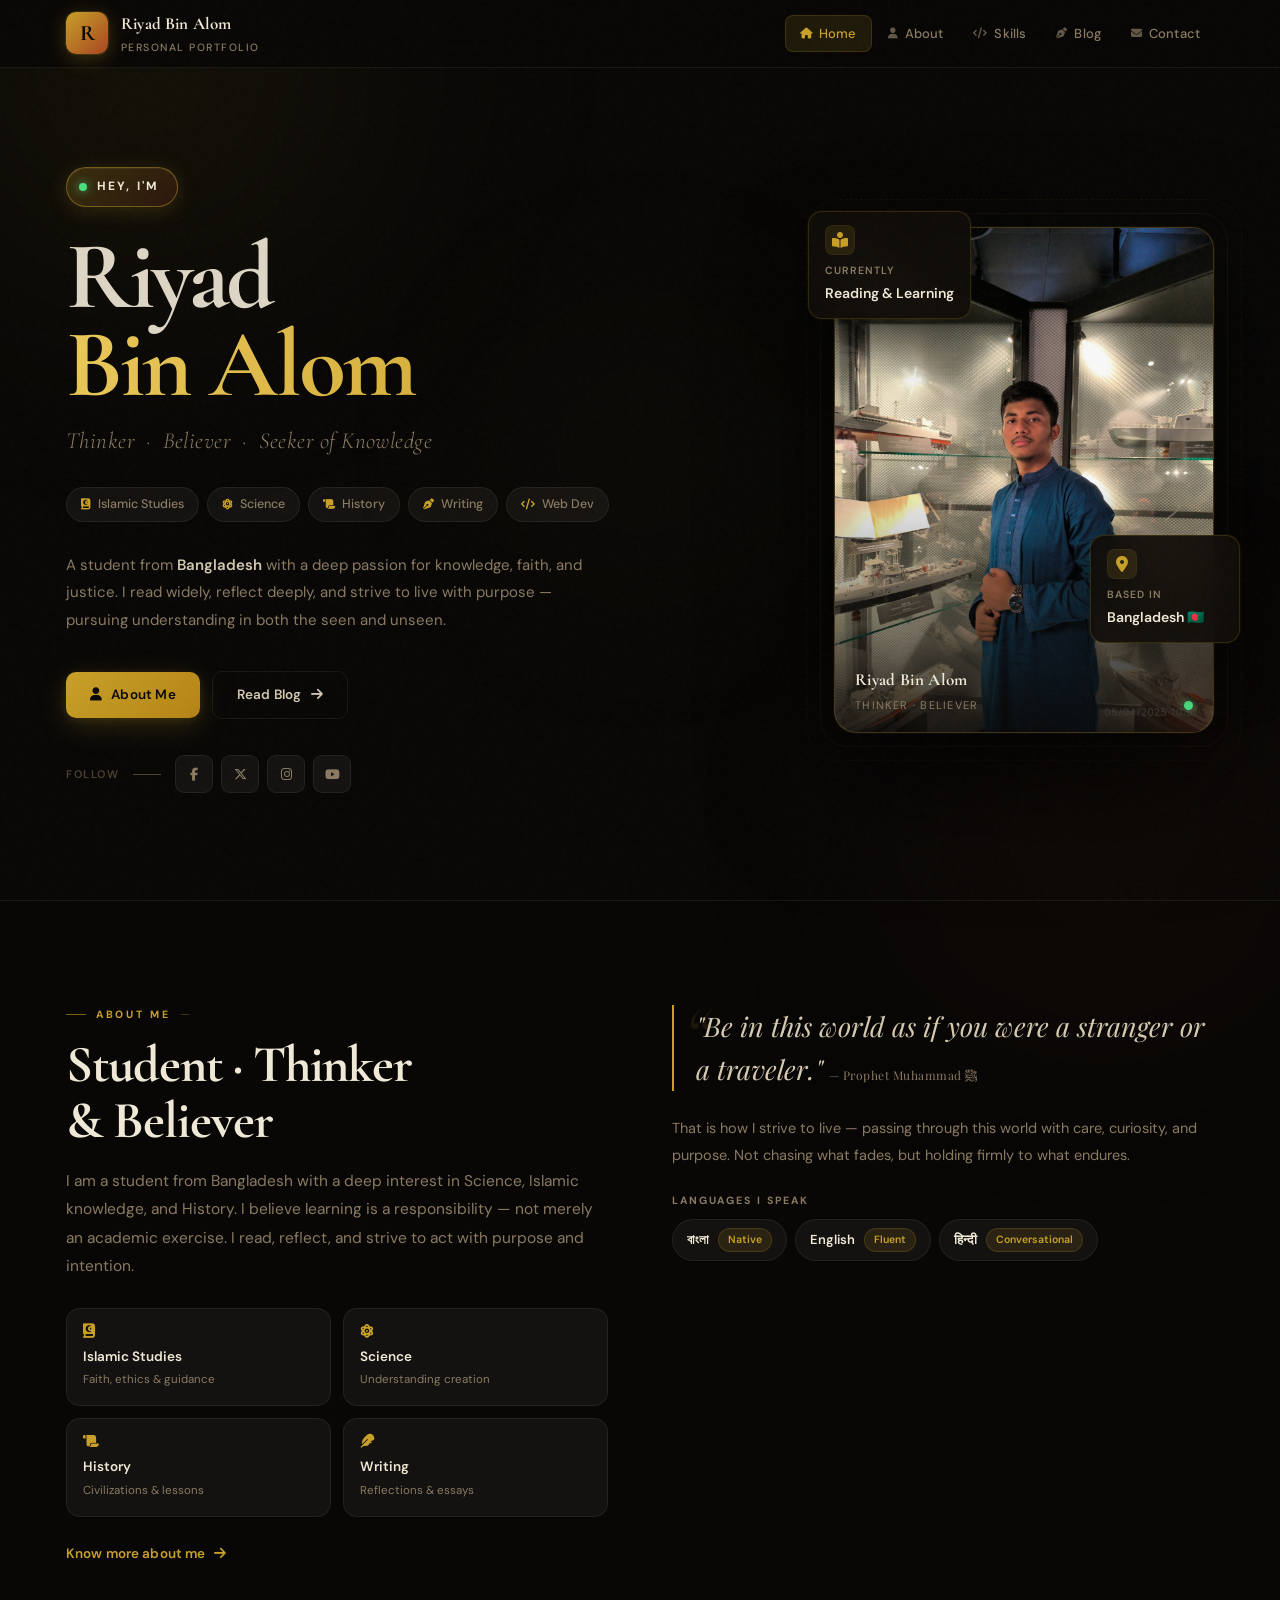
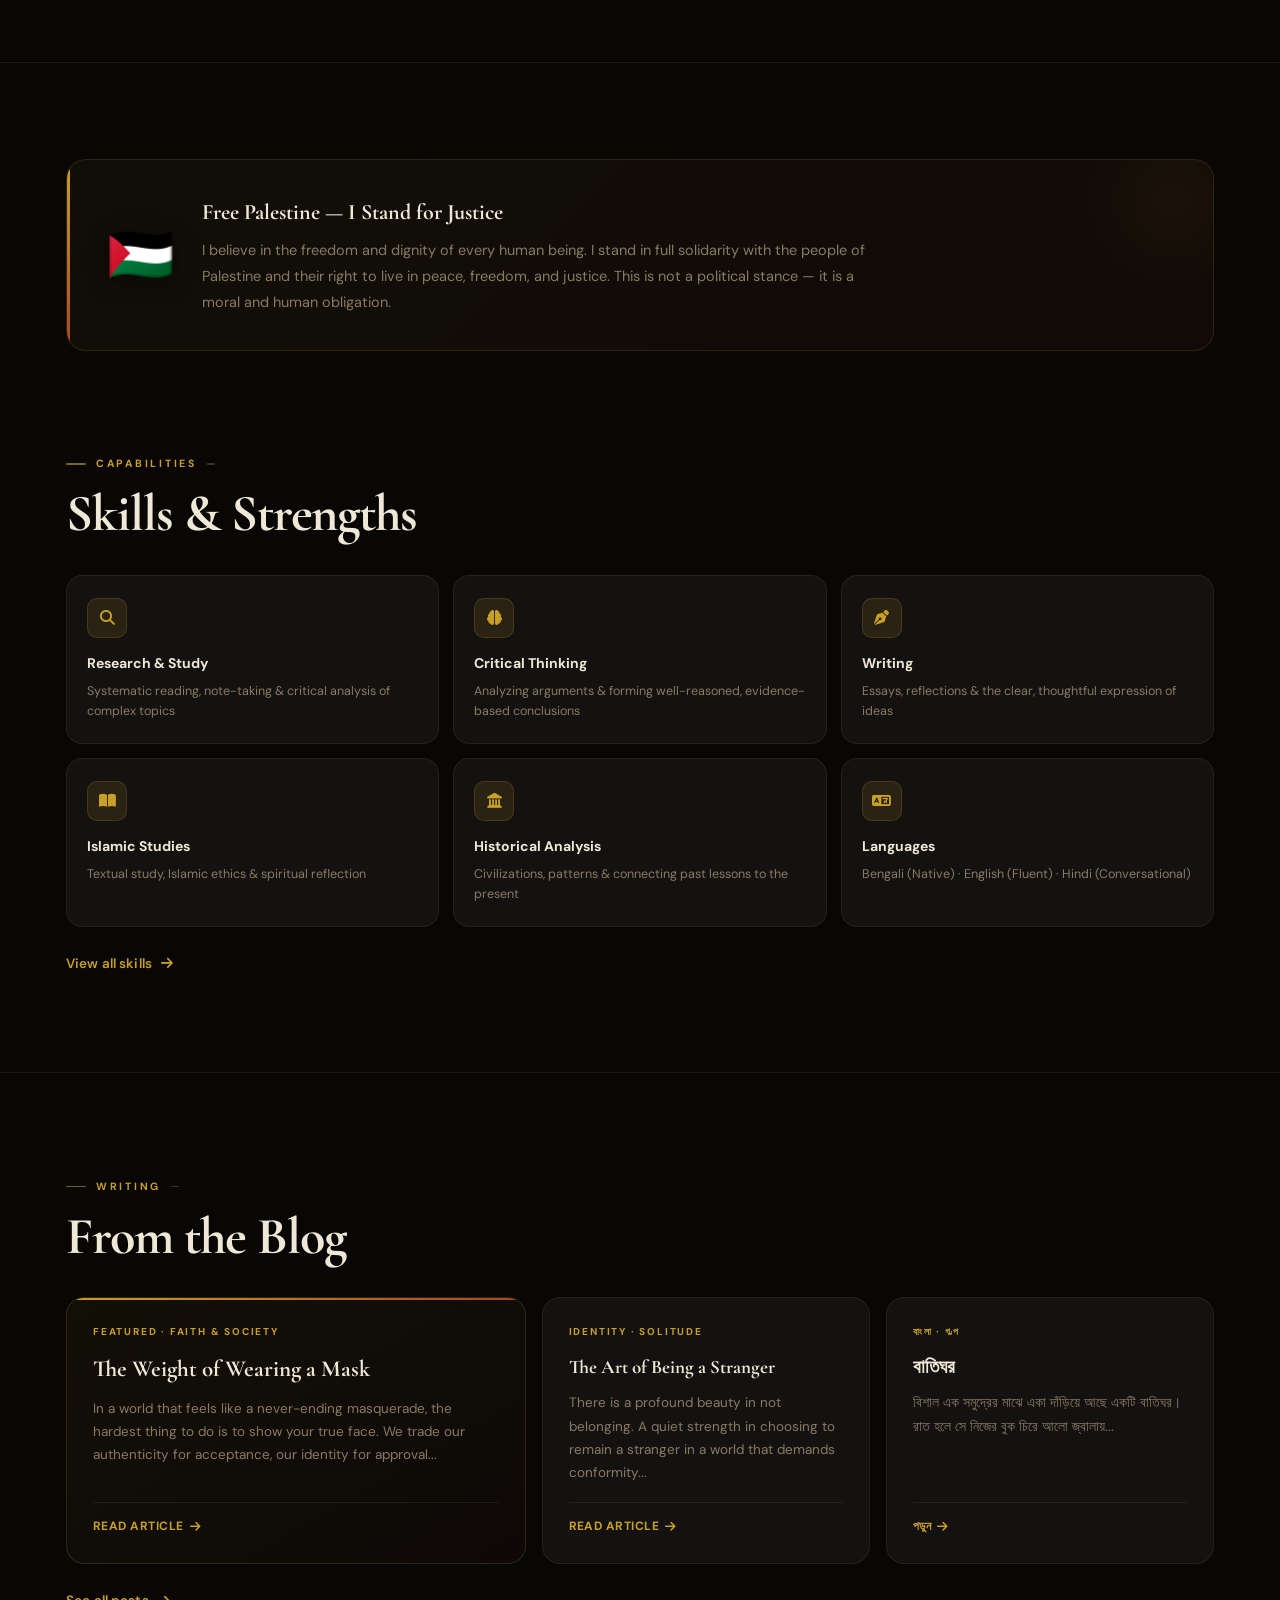
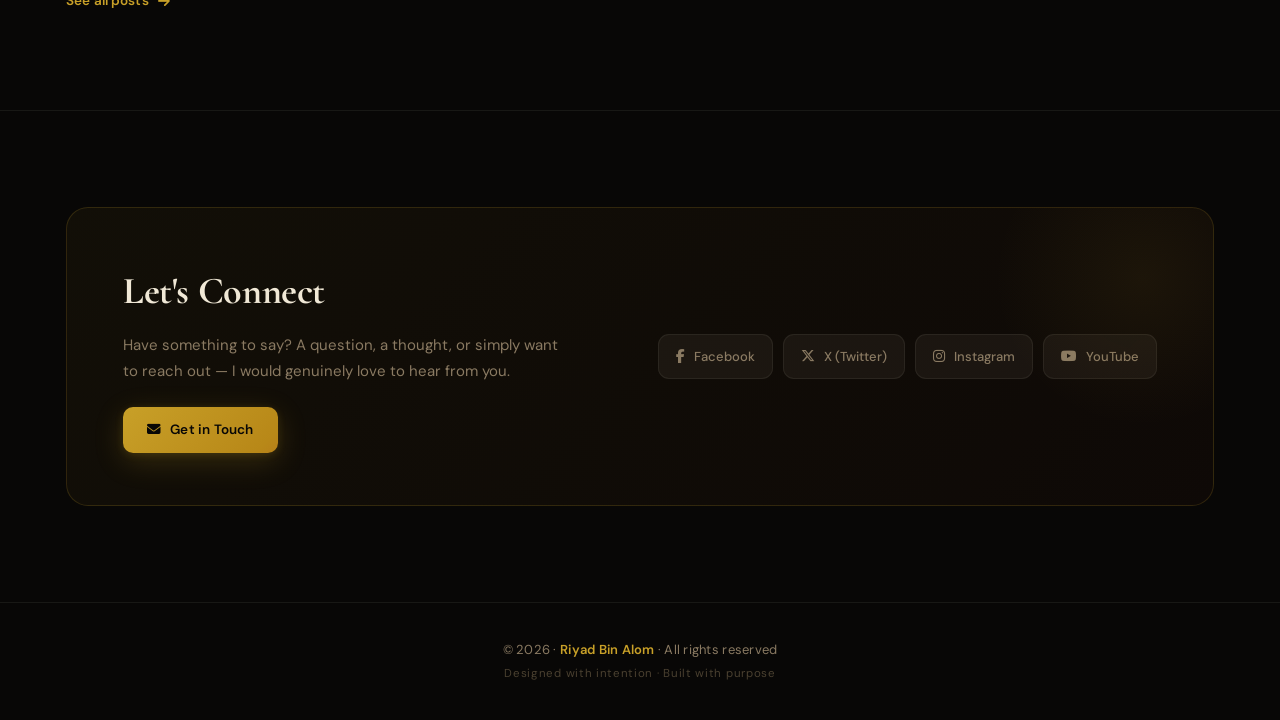
==== index.html @ f6e425ae "Update index.html" ====
<!DOCTYPE html>
<html lang="en">
<head>
<meta charset="utf-8"/>
<meta name="viewport" content="width=device-width,initial-scale=1"/>
<title>Riyad Bin Alom — Thinker · Believer · Seeker</title>
<link href="https://fonts.googleapis.com/css2?family=Cormorant+Garamond:ital,wght@0,300;0,400;0,600;0,700;1,300;1,400;1,600&family=DM+Sans:opsz,wght@9..40,300;9..40,400;9..40,500;9..40,600&family=Playfair+Display:ital,wght@0,400;0,700;1,400;1,700&display=swap" rel="stylesheet">
<link rel="stylesheet" href="https://cdnjs.cloudflare.com/ajax/libs/font-awesome/6.6.0/css/all.min.css">
<style>
/* ══════════════════════════════
   DESIGN TOKENS
══════════════════════════════ */
:root{
  --bg:       #080706;
  --bg2:      #0f0d0a;
  --bg3:      #181410;
  --bg4:      #201c15;
  --text:     #f0e8d6;
  --text2:    #d4c9b0;
  --muted:    #8a7a62;
  --faint:    #4a4030;
  --gold:     #c8a028;
  --gold-lt:  #eac85a;
  --gold-dim: rgba(200,160,40,0.12);
  --amber:    #b07820;
  --rust:     #a84520;
  --rust-dim: rgba(168,69,32,0.10);
  --pale:     rgba(240,232,214,0.05);
  --pale2:    rgba(240,232,214,0.08);
  --br:       rgba(200,160,40,0.18);
  --br2:      rgba(240,232,214,0.07);
  --br3:      rgba(200,160,40,0.08);
  --maxw:     1220px;
  --nh:       68px;
  --radius:   16px;
}

/* ══════════════════════════════
   RESET
══════════════════════════════ */
*{box-sizing:border-box;margin:0;padding:0;}
html{scroll-behavior:smooth;}
body{
  font-family:'DM Sans',system-ui,sans-serif;
  background:var(--bg);
  color:var(--text);
  line-height:1.65;
  overflow-x:hidden;
}
a{color:inherit;text-decoration:none;}
img{display:block;max-width:100%;}

/* ══════════════════════════════
   GRAIN TEXTURE
══════════════════════════════ */
body::before{
  content:'';
  position:fixed;inset:0;
  background-image:url("data:image/svg+xml,%3Csvg viewBox='0 0 300 300' xmlns='http://www.w3.org/2000/svg'%3E%3Cfilter id='n'%3E%3CfeTurbulence type='fractalNoise' baseFrequency='0.72' numOctaves='4' stitchTiles='stitch'/%3E%3C/filter%3E%3Crect width='100%25' height='100%25' filter='url(%23n)' opacity='0.045'/%3E%3C/svg%3E");
  pointer-events:none;z-index:999;opacity:.45;
}

/* ══════════════════════════════
   AMBIENT GLOW ORBS
══════════════════════════════ */
.glow-orb{
  position:fixed;border-radius:50%;pointer-events:none;z-index:0;
  filter:blur(110px);
}
.glow-orb-1{
  width:700px;height:700px;
  background:radial-gradient(circle, rgba(200,160,40,0.09) 0%, transparent 70%);
  top:-280px;left:-200px;
}
.glow-orb-2{
  width:600px;height:600px;
  background:radial-gradient(circle, rgba(168,69,32,0.08) 0%, transparent 70%);
  bottom:-220px;right:-120px;
}
.glow-orb-3{
  width:400px;height:400px;
  background:radial-gradient(circle, rgba(200,160,40,0.05) 0%, transparent 70%);
  top:50%;left:50%;transform:translate(-50%,-50%);
}

/* ══════════════════════════════
   NAVBAR
══════════════════════════════ */
.navbar{
  position:sticky;top:0;z-index:200;
  height:var(--nh);
  display:flex;align-items:center;
  background:rgba(8,7,6,0.88);
  backdrop-filter:blur(28px) saturate(1.4);
  -webkit-backdrop-filter:blur(28px) saturate(1.4);
  border-bottom:1px solid var(--br2);
}
.nav-inner{
  max-width:var(--maxw);margin:0 auto;
  padding:0 36px;width:100%;
  display:flex;align-items:center;justify-content:space-between;
}
.nav-brand{display:flex;align-items:center;gap:13px;}
.nav-logo{
  width:42px;height:42px;border-radius:10px;
  background:linear-gradient(135deg,var(--gold) 0%,var(--rust) 100%);
  display:grid;place-items:center;
  font-family:'Cormorant Garamond',serif;font-weight:700;font-size:22px;
  color:#080706;letter-spacing:-0.5px;
  box-shadow:0 4px 20px rgba(200,160,40,.28),0 0 0 1px rgba(200,160,40,.15);
  flex-shrink:0;
}
.nav-name{
  display:flex;flex-direction:column;gap:1px;
}
.nav-name-main{
  font-family:'Cormorant Garamond',serif;
  font-weight:700;font-size:17px;letter-spacing:0.01em;color:var(--text);
}
.nav-name-sub{
  font-size:10.5px;color:var(--muted);letter-spacing:0.14em;text-transform:uppercase;font-weight:500;
}
.nav-links{display:flex;align-items:center;gap:2px;}
.nav-links a{
  display:inline-flex;align-items:center;gap:7px;
  padding:7px 14px;border-radius:8px;
  font-size:13px;font-weight:500;color:var(--muted);
  transition:all .22s ease;letter-spacing:0.01em;
}
.nav-links a i{font-size:11px;opacity:0.7;}
.nav-links a:hover{color:var(--text);background:var(--pale2);}
.nav-links a.active{
  color:var(--gold);
  background:var(--gold-dim);
  border:1px solid var(--br);
}
.nav-links a.active i{opacity:1;}
.nav-ham{
  display:none;background:none;
  border:1px solid var(--br2);color:var(--muted);
  width:40px;height:40px;border-radius:9px;
  cursor:pointer;font-size:15px;transition:.2s;
}
.nav-ham:hover{color:var(--gold);border-color:var(--br);}

/* ══════════════════════════════
   MOBILE MENU
══════════════════════════════ */
.mob-menu{
  display:none;position:fixed;
  inset:0;top:var(--nh);
  background:rgba(8,7,6,.97);
  backdrop-filter:blur(24px);z-index:150;
  flex-direction:column;padding:24px 20px;gap:4px;
  border-top:1px solid var(--br);
}
.mob-menu.open{display:flex;}
.mob-menu a{
  display:flex;align-items:center;gap:14px;
  padding:14px 16px;border-radius:12px;
  font-size:15.5px;font-weight:500;color:var(--muted);
  border:1px solid transparent;transition:.2s;
}
.mob-menu a i{width:20px;text-align:center;color:var(--gold);font-size:14px;}
.mob-menu a:hover,.mob-menu a.active{color:var(--gold);border-color:var(--br);background:var(--pale);}

/* ══════════════════════════════
   WRAPPER
══════════════════════════════ */
.wrap{max-width:var(--maxw);margin:0 auto;padding:0 36px;position:relative;z-index:1;}

/* ══════════════════════════════
   ① HERO
══════════════════════════════ */
.hero{
  display:grid;
  grid-template-columns:1fr 380px;
  gap:52px;align-items:center;
  min-height:calc(100vh - var(--nh));
  padding:72px 0 80px;
}

/* — Greeting Badge — */
.hero-greeting{
  display:inline-flex;align-items:center;gap:10px;
  font-size:12px;font-weight:700;
  letter-spacing:0.18em;text-transform:uppercase;
  color:#f0e8d6;margin-bottom:26px;
  background:linear-gradient(135deg,rgba(200,160,40,0.22),rgba(168,69,32,0.18));
  border:1.5px solid rgba(200,160,40,0.45);
  padding:9px 18px 9px 12px;
  border-radius:100px;
  box-shadow:0 4px 20px rgba(200,160,40,0.18), inset 0 1px 0 rgba(255,255,255,0.06);
}
.hero-greeting .dot{
  width:8px;height:8px;border-radius:50%;
  background:#4ade80;
  box-shadow:0 0 10px rgba(74,222,128,0.8);
  animation:pulse-dot 2s ease infinite;
  flex-shrink:0;
}
@keyframes pulse-dot{
  0%,100%{box-shadow:0 0 10px rgba(74,222,128,.8);}
  50%{box-shadow:0 0 20px rgba(74,222,128,1);}
}

/* — Name — */
.hero-name{
  font-family:'Cormorant Garamond',serif;
  font-size:clamp(52px,7.5vw,96px);
  font-weight:700;line-height:0.92;
  letter-spacing:-0.03em;
  margin-bottom:14px;
}
.hero-name .line1{
  display:block;color:var(--text);
  opacity:0.92;
}
.hero-name .line2{
  display:block;
  background:linear-gradient(110deg,var(--gold-lt) 0%,var(--gold) 45%,var(--rust) 100%);
  -webkit-background-clip:text;-webkit-text-fill-color:transparent;
  background-clip:text;
  background-size:200% 100%;
  animation:shimmer 5s ease infinite;
}
@keyframes shimmer{
  0%{background-position:0% 50%}
  50%{background-position:100% 50%}
  100%{background-position:0% 50%}
}

/* — Role — */
.hero-role{
  font-family:'Cormorant Garamond',serif;
  font-size:clamp(17px,2.2vw,23px);
  color:var(--muted);font-style:italic;font-weight:300;
  margin-bottom:26px;letter-spacing:0.02em;
}

/* — Skill Tags — */
.hero-tags{
  display:flex;flex-wrap:wrap;gap:8px;
  margin-bottom:30px;
}
.htag{
  display:inline-flex;align-items:center;gap:7px;
  padding:6px 14px;border-radius:100px;
  font-size:12.5px;font-weight:500;color:var(--muted);
  background:var(--pale);border:1px solid var(--br2);
  transition:all .22s;
}
.htag i{color:var(--gold);font-size:11px;}
.htag:hover{color:var(--text2);border-color:var(--br);background:var(--pale2);}

/* — Description — */
.hero-desc{
  color:var(--muted);font-size:15px;
  max-width:52ch;line-height:1.85;
  margin-bottom:36px;font-weight:400;
}
.hero-desc strong{color:var(--text2);font-weight:600;}

/* — CTA Buttons — */
.cta-row{display:flex;gap:12px;flex-wrap:wrap;align-items:center;margin-bottom:36px;}
.btn{
  display:inline-flex;align-items:center;gap:9px;
  padding:12px 24px;border-radius:10px;
  font-size:13.5px;font-weight:600;
  cursor:pointer;border:none;transition:all .22s;
  letter-spacing:0.015em;font-family:'DM Sans',sans-serif;
}
.btn-primary{
  background:linear-gradient(135deg,var(--gold) 0%,#b88818 50%,var(--rust) 100%);
  background-size:200% 100%;
  color:#080706;
  box-shadow:0 8px 30px rgba(200,160,40,.2),0 2px 8px rgba(200,160,40,.15);
}
.btn-primary:hover{
  background-position:100% 0;
  transform:translateY(-3px);
  box-shadow:0 16px 44px rgba(200,160,40,.28);
}
.btn-ghost{
  background:transparent;color:var(--text2);
  border:1px solid var(--br2);
}
.btn-ghost:hover{
  color:var(--gold);
  border-color:var(--br);
  background:var(--gold-dim);
  transform:translateY(-3px);
}

/* — Social strip — */
.hero-social-strip{
  display:flex;align-items:center;gap:14px;
}
.hero-social-strip .hs-label{
  font-size:11px;color:var(--faint);font-weight:600;letter-spacing:.14em;text-transform:uppercase;
}
.hero-social-strip .hs-line{width:28px;height:1px;background:var(--faint);}
.hero-socials{display:flex;gap:8px;}
.hero-socials a{
  width:38px;height:38px;border-radius:9px;
  border:1px solid var(--br2);
  display:grid;place-items:center;
  color:var(--muted);font-size:13px;
  transition:all .22s;background:var(--pale);
}
.hero-socials a:hover{
  color:var(--gold);
  border-color:rgba(200,160,40,.35);
  transform:translateY(-4px);
  box-shadow:0 8px 24px rgba(200,160,40,.14);
}

/* ══════════════════════════════
   HERO PHOTO (RIGHT)
══════════════════════════════ */
.hero-visual{
  display:flex;flex-direction:column;align-items:center;gap:0;
}
.photo-wrap{
  position:relative;width:100%;
}

/* Decorative ring behind photo */
.photo-ring{
  position:absolute;
  inset:-14px;
  border-radius:28px;
  border:1px solid var(--br3);
  pointer-events:none;
  z-index:0;
}
.photo-ring-2{
  position:absolute;
  inset:-28px;
  border-radius:34px;
  border:1px dashed rgba(200,160,40,.07);
  pointer-events:none;
  z-index:0;
}

.photo-frame{
  position:relative;
  border-radius:22px;overflow:hidden;
  aspect-ratio:3/4;
  background:linear-gradient(145deg,var(--bg3),var(--bg4));
  border:1px solid rgba(200,160,40,.22);
  box-shadow:
    0 50px 120px rgba(0,0,0,.75),
    0 0 0 1px rgba(200,160,40,.07),
    inset 0 1px 0 rgba(240,232,214,.06);
  z-index:1;position:relative;
}
.photo-frame img{
  width:100%;height:100%;
  object-fit:cover;object-position:top center;
  transition:transform .6s cubic-bezier(.25,.46,.45,.94);
  filter:brightness(0.96) contrast(1.03) saturate(0.92);
}
.photo-frame:hover img{
  transform:scale(1.05);
  filter:brightness(1.02) contrast(1.02) saturate(1.0);
}

/* Gradient overlays */
.photo-frame::after{
  content:'';
  position:absolute;bottom:0;left:0;right:0;height:50%;
  background:linear-gradient(to top,rgba(8,7,6,.85) 0%,rgba(8,7,6,.4) 50%,transparent 100%);
  z-index:2;
}
/* Gold corner shimmer */
.photo-corner-tl{
  position:absolute;top:0;left:0;
  width:90px;height:90px;
  background:radial-gradient(circle at top left, rgba(200,160,40,.18), transparent 70%);
  border-radius:22px 0 0 0;
  z-index:3;pointer-events:none;
}
.photo-corner-br{
  position:absolute;bottom:0;right:0;
  width:90px;height:90px;
  background:radial-gradient(circle at bottom right, rgba(168,69,32,.15), transparent 70%);
  border-radius:0 0 22px 0;
  z-index:3;pointer-events:none;
}

/* Name plate inside photo */
.photo-name-plate{
  position:absolute;bottom:0;left:0;right:0;z-index:4;
  padding:18px 20px;
  display:flex;align-items:flex-end;justify-content:space-between;
}
.photo-name-main{
  font-family:'Cormorant Garamond',serif;
  font-size:17px;font-weight:700;
  color:var(--text);letter-spacing:0.02em;
}
.photo-name-sub{
  font-size:11px;color:var(--muted);letter-spacing:.12em;text-transform:uppercase;margin-top:2px;
}
.photo-status-dot{
  width:9px;height:9px;border-radius:50%;
  background:#4ade80;
  box-shadow:0 0 8px rgba(74,222,128,.6);
  animation:status-pulse 2.5s ease infinite;
  flex-shrink:0;
  margin-bottom:4px;
}
@keyframes status-pulse{
  0%,100%{box-shadow:0 0 8px rgba(74,222,128,.6);}
  50%{box-shadow:0 0 16px rgba(74,222,128,.9);}
}

/* ══ FLOATING CARDS ══ */
.float-card{
  position:absolute;
  background:rgba(16,13,9,.94);
  border:1px solid var(--br);
  border-radius:14px;
  padding:13px 16px;
  backdrop-filter:blur(20px);
  -webkit-backdrop-filter:blur(20px);
  box-shadow:0 20px 60px rgba(0,0,0,.55),0 0 0 1px rgba(200,160,40,.06);
  animation:float-y 6s ease-in-out infinite;
  z-index:10;min-width:150px;
}
.float-card-1{top:-16px;left:-26px;animation-delay:0s;}
.float-card-2{bottom:90px;right:-26px;animation-delay:3s;}
@keyframes float-y{
  0%,100%{transform:translateY(0px);}
  50%{transform:translateY(-10px);}
}
.fc-icon{
  color:var(--gold);font-size:16px;margin-bottom:7px;
  width:30px;height:30px;border-radius:8px;
  background:var(--gold-dim);border:1px solid var(--br3);
  display:grid;place-items:center;
}
.fc-label{font-size:10.5px;color:var(--muted);font-weight:600;letter-spacing:.1em;text-transform:uppercase;margin-bottom:3px;}
.fc-val{font-size:14px;font-weight:600;color:var(--text);}

/* ══════════════════════════════
   DIVIDER
══════════════════════════════ */
.divider{border:none;border-top:1px solid var(--br2);margin:0;}

/* ══════════════════════════════
   SECTION COMMONS
══════════════════════════════ */
.section{padding:96px 0;}
.sec-label{
  display:inline-flex;align-items:center;gap:10px;
  font-size:10.5px;font-weight:700;letter-spacing:.26em;
  text-transform:uppercase;color:var(--gold);
  margin-bottom:14px;
}
.sec-label::before{content:'';width:20px;height:1.5px;background:var(--gold);opacity:.6;border-radius:2px;}
.sec-label::after{content:'';width:8px;height:1.5px;background:var(--gold);opacity:.3;border-radius:2px;}
.sec-title{
  font-family:'Cormorant Garamond',serif;
  font-size:clamp(32px,4.5vw,52px);
  font-weight:700;line-height:1.08;
  letter-spacing:-0.02em;
  margin-bottom:18px;
}
.sec-body{color:var(--muted);font-size:15.5px;line-height:1.82;max-width:60ch;}
.arrow-link{
  display:inline-flex;align-items:center;gap:9px;
  color:var(--gold);font-size:13.5px;font-weight:600;
  margin-top:26px;transition:all .22s;
  letter-spacing:0.01em;
}
.arrow-link:hover{gap:14px;color:var(--gold-lt);}

/* ══════════════════════════════
   ② ABOUT STRIP
══════════════════════════════ */
.about-strip{
  display:grid;
  grid-template-columns:1fr 1fr;
  gap:64px;align-items:start;
}
.about-facts{
  display:grid;grid-template-columns:1fr 1fr;gap:12px;
  margin-top:28px;
}
.fact-chip{
  padding:15px 16px;border-radius:14px;
  background:var(--pale);border:1px solid var(--br2);
  transition:all .22s;position:relative;overflow:hidden;
}
.fact-chip::before{
  content:'';
  position:absolute;inset:0;
  background:linear-gradient(135deg,var(--gold-dim),transparent);
  opacity:0;transition:.22s;
}
.fact-chip:hover{border-color:var(--br);transform:translateY(-3px);box-shadow:0 10px 30px rgba(0,0,0,.3);}
.fact-chip:hover::before{opacity:1;}
.fact-chip i{
  color:var(--gold);font-size:14px;margin-bottom:8px;display:block;
  position:relative;z-index:1;
}
.fact-chip-name{font-weight:600;font-size:13.5px;margin-bottom:3px;position:relative;z-index:1;}
.fact-chip-note{font-size:11.5px;color:var(--muted);position:relative;z-index:1;}

/* Right quote column */
.about-right{display:flex;flex-direction:column;gap:24px;padding-top:8px;}
.big-quote{
  font-family:'Playfair Display',serif;
  font-size:clamp(20px,2.4vw,27px);
  font-style:italic;line-height:1.6;
  color:var(--text2);
  border-left:2px solid var(--gold);
  padding-left:22px;
  position:relative;
}
.big-quote::before{
  content:'\201C';
  position:absolute;top:-10px;left:10px;
  font-size:80px;color:rgba(200,160,40,.1);
  font-family:'Cormorant Garamond',serif;
  line-height:1;
  pointer-events:none;
}
.about-quote-src{
  font-size:12px;color:var(--muted);
  margin-top:8px;font-style:normal;letter-spacing:.04em;
}

.lang-section-title{
  font-size:10.5px;color:var(--muted);font-weight:700;
  letter-spacing:.18em;text-transform:uppercase;margin-bottom:10px;
}
.lang-chips{display:flex;flex-wrap:wrap;gap:8px;}
.lang-chip{
  display:flex;align-items:center;gap:9px;
  padding:8px 14px;border-radius:100px;
  background:var(--pale);border:1px solid var(--br2);
  font-size:13px;font-weight:600;transition:.2s;
}
.lang-chip:hover{border-color:var(--br);}
.lang-chip span{
  font-size:10.5px;color:var(--gold);
  padding:2px 9px;border-radius:100px;
  background:var(--gold-dim);border:1px solid var(--br);
}

/* ══════════════════════════════
   ③ PALESTINE BANNER
══════════════════════════════ */
.pal-banner{
  background:linear-gradient(135deg,rgba(200,160,40,.05) 0%,rgba(168,69,32,.06) 100%);
  border:1px solid rgba(200,160,40,.16);
  border-radius:20px;
  padding:34px 40px;
  display:flex;align-items:center;gap:28px;
  margin:0 0 96px;
  position:relative;overflow:hidden;
}
.pal-banner::before{
  content:'';
  position:absolute;top:0;left:0;bottom:0;width:3px;
  background:linear-gradient(to bottom,var(--gold),var(--rust));
  border-radius:3px 0 0 3px;
}
.pal-banner::after{
  content:'';
  position:absolute;top:-60px;right:-60px;
  width:200px;height:200px;
  background:radial-gradient(circle, rgba(200,160,40,.05) 0%, transparent 70%);
  pointer-events:none;
}
.pal-flag{font-size:54px;flex-shrink:0;line-height:1;filter:drop-shadow(0 4px 12px rgba(0,0,0,.4));}
.pal-title{
  font-family:'Cormorant Garamond',serif;
  font-size:22px;font-weight:700;margin-bottom:8px;color:var(--text);
}
.pal-body{color:var(--muted);font-size:14.5px;line-height:1.78;max-width:68ch;}

/* ══════════════════════════════
   ④ SKILLS GRID
══════════════════════════════ */
.skills-grid{
  display:grid;
  grid-template-columns:repeat(3,1fr);
  gap:14px;margin-top:32px;
}
.sk-card{
  background:var(--pale);
  border:1px solid var(--br2);
  border-radius:16px;padding:22px 20px;
  transition:all .24s cubic-bezier(.25,.46,.45,.94);
  position:relative;overflow:hidden;
}
.sk-card::before{
  content:'';
  position:absolute;inset:0;
  background:linear-gradient(135deg,var(--gold-dim),transparent 60%);
  opacity:0;transition:.24s;border-radius:16px;
}
.sk-card:hover{
  border-color:var(--br);
  transform:translateY(-5px);
  box-shadow:0 18px 48px rgba(0,0,0,.35);
}
.sk-card:hover::before{opacity:1;}
.sk-icon{
  width:40px;height:40px;border-radius:10px;
  background:var(--gold-dim);
  border:1px solid var(--br);
  display:grid;place-items:center;
  color:var(--gold);font-size:15px;margin-bottom:14px;
  position:relative;z-index:1;
  transition:.24s;
}
.sk-card:hover .sk-icon{
  box-shadow:0 0 16px rgba(200,160,40,.25);
}
.sk-name{font-weight:700;font-size:14px;margin-bottom:6px;position:relative;z-index:1;color:var(--text);}
.sk-note{font-size:12.5px;color:var(--muted);line-height:1.6;position:relative;z-index:1;}

/* ══════════════════════════════
   ⑤ BLOG PREVIEW
══════════════════════════════ */
.blog-grid{
  display:grid;
  grid-template-columns:1.4fr 1fr 1fr;
  gap:16px;margin-top:32px;
}
.blog-card{
  background:var(--pale);
  border:1px solid var(--br2);
  border-radius:18px;padding:26px;
  transition:all .26s;cursor:pointer;
  display:flex;flex-direction:column;
  position:relative;overflow:hidden;
}
.blog-card::before{
  content:'';
  position:absolute;top:0;left:0;right:0;height:2px;
  background:linear-gradient(90deg,var(--gold),var(--rust));
  opacity:0;transition:.26s;
}
.blog-card:hover{
  border-color:var(--br);
  transform:translateY(-6px);
  box-shadow:0 22px 54px rgba(0,0,0,.38);
}
.blog-card:hover::before{opacity:1;}
.blog-card.featured{
  background:linear-gradient(150deg,rgba(200,160,40,.06),rgba(168,69,32,.04));
  border-color:rgba(200,160,40,.18);
}
.blog-card.featured::before{opacity:1;}
.blog-tag{
  font-size:10px;font-weight:700;letter-spacing:.18em;
  text-transform:uppercase;color:var(--gold);
  margin-bottom:14px;
}
.blog-title{
  font-family:'Cormorant Garamond',serif;
  font-size:19px;font-weight:700;line-height:1.3;
  margin-bottom:12px;color:var(--text);
}
.blog-card.featured .blog-title{font-size:23px;}
.blog-excerpt{
  font-size:13.5px;color:var(--muted);line-height:1.72;
  flex:1;
}
.blog-footer{
  display:flex;align-items:center;justify-content:space-between;
  margin-top:18px;padding-top:14px;
  border-top:1px solid var(--br2);
}
.blog-read{
  font-size:12px;font-weight:700;color:var(--gold);
  display:flex;align-items:center;gap:6px;transition:gap .2s;
  letter-spacing:.04em;text-transform:uppercase;
}
.blog-card:hover .blog-read{gap:11px;}

/* ══════════════════════════════
   ⑥ CONNECT STRIP
══════════════════════════════ */
.connect-strip{
  background:linear-gradient(135deg,rgba(200,160,40,.055),rgba(168,69,32,.045));
  border:1px solid var(--br);
  border-radius:22px;
  padding:52px 56px;
  display:flex;align-items:center;justify-content:space-between;gap:36px;
  margin-bottom:96px;
  position:relative;overflow:hidden;
}
.connect-strip::before{
  content:'';
  position:absolute;
  top:-80px;right:-80px;
  width:300px;height:300px;
  background:radial-gradient(circle,rgba(200,160,40,.07),transparent 70%);
  pointer-events:none;
}
.connect-title{
  font-family:'Cormorant Garamond',serif;
  font-size:clamp(26px,3.2vw,38px);font-weight:700;
  margin-bottom:10px;letter-spacing:-0.01em;
}
.connect-sub{color:var(--muted);font-size:15px;max-width:44ch;line-height:1.75;}
.connect-socials{display:flex;flex-wrap:wrap;gap:10px;}
.c-social{
  display:flex;align-items:center;gap:9px;
  padding:11px 17px;border-radius:11px;
  border:1px solid var(--br2);background:var(--pale);
  color:var(--muted);font-size:13px;font-weight:500;
  transition:all .22s;flex-shrink:0;
}
.c-social i{font-size:14px;}
.c-social:hover{color:var(--gold);border-color:var(--br);transform:translateY(-3px);box-shadow:0 8px 22px rgba(0,0,0,.25);}

/* ══════════════════════════════
   FOOTER
══════════════════════════════ */
.footer{
  padding:36px 0;
  border-top:1px solid var(--br2);
  text-align:center;color:var(--muted);font-size:13px;
  letter-spacing:0.02em;
}
.footer em{color:var(--gold);font-style:normal;font-weight:600;}
.footer-sub{
  font-size:11.5px;color:var(--faint);margin-top:5px;letter-spacing:.06em;
}

/* ══════════════════════════════
   SCROLL REVEAL
══════════════════════════════ */
.r{opacity:0;transform:translateY(30px);transition:opacity .75s cubic-bezier(.25,.46,.45,.94),transform .75s cubic-bezier(.25,.46,.45,.94);}
.r.v{opacity:1;transform:translateY(0);}
.d1{transition-delay:.1s;}.d2{transition-delay:.2s;}.d3{transition-delay:.3s;}.d4{transition-delay:.4s;}

/* ══════════════════════════════
   RESPONSIVE
══════════════════════════════ */
@media(max-width:1080px){
  .hero{grid-template-columns:1fr 360px;gap:40px;}
  .skills-grid{grid-template-columns:repeat(2,1fr);}
  .blog-grid{grid-template-columns:1fr 1fr;}
  .blog-card.featured{grid-column:1/-1;}
}
@media(max-width:860px){
  .wrap{padding:0 20px;}
  .nav-links{display:none;}
  .nav-ham{display:grid;place-items:center;}
  .hero{grid-template-columns:1fr;text-align:center;padding:48px 0 64px;min-height:auto;gap:36px;}
  .hero-visual{order:-1;max-width:300px;margin:0 auto;}
  .hero-greeting,.hero-desc{margin-left:auto;margin-right:auto;}
  .cta-row,.hero-tags,.hero-social-strip{justify-content:center;}
  .hero-social-strip{flex-direction:column;gap:10px;}
  .about-strip{grid-template-columns:1fr;}
  .pal-banner{flex-direction:column;text-align:center;padding:28px 24px;}
  .pal-banner::before{display:none;}
  .connect-strip{flex-direction:column;text-align:center;padding:36px 26px;}
  .connect-socials{justify-content:center;}
  .blog-grid{grid-template-columns:1fr;}
  .float-card-1,.float-card-2{display:none;}
  .photo-ring,.photo-ring-2{display:none;}
}
@media(max-width:540px){
  .hero-name{font-size:46px;}
  .about-facts{grid-template-columns:1fr 1fr;}
  .skills-grid{grid-template-columns:1fr;}
  .connect-strip{padding:28px 20px;}
}
</style>
</head>
<body>

<!-- AMBIENT ORBS -->
<div class="glow-orb glow-orb-1"></div>
<div class="glow-orb glow-orb-2"></div>
<div class="glow-orb glow-orb-3"></div>

<!-- ══ NAVBAR ══ -->
<nav class="navbar">
  <div class="nav-inner">
    <div class="nav-brand">
      <div class="nav-logo">R</div>
      <div class="nav-name">
        <div class="nav-name-main">Riyad Bin Alom</div>
        <div class="nav-name-sub">Personal Portfolio</div>
      </div>
    </div>
    <div class="nav-links">
      <a href="index.html" class="active"><i class="fa-solid fa-house"></i> Home</a>
      <a href="about.html"><i class="fa-solid fa-user"></i> About</a>
      <a href="skills.html"><i class="fa-solid fa-code"></i> Skills</a>
      <a href="blog.html"><i class="fa-solid fa-pen-nib"></i> Blog</a>
      <a href="contact.html"><i class="fa-solid fa-envelope"></i> Contact</a>
    </div>
    <button class="nav-ham" id="hamBtn"><i class="fa-solid fa-bars" id="hamIcon"></i></button>
  </div>
</nav>

<!-- ══ MOBILE MENU ══ -->
<div class="mob-menu" id="mobMenu">
  <a href="index.html" class="active"><i class="fa-solid fa-house"></i> Home</a>
  <a href="about.html"><i class="fa-solid fa-user"></i> About</a>
  <a href="skills.html"><i class="fa-solid fa-code"></i> Skills</a>
  <a href="blog.html"><i class="fa-solid fa-pen-nib"></i> Blog</a>
  <a href="contact.html"><i class="fa-solid fa-envelope"></i> Contact</a>
</div>

<!-- ══ ① HERO ══ -->
<div class="wrap">
  <section class="hero">

    <!-- LEFT -->
    <div class="hero-left">

      <div class="hero-greeting">
        <span class="dot"></span>
        Hey, I'm
      </div>

      <div class="hero-name r d1">
        <span class="line1">Riyad</span>
        <span class="line2">Bin Alom</span>
      </div>

      <div class="hero-role r d1">Thinker &nbsp;·&nbsp; Believer &nbsp;·&nbsp; Seeker of Knowledge</div>

      <div class="hero-tags r d2">
        <span class="htag"><i class="fa-solid fa-book-quran"></i> Islamic Studies</span>
        <span class="htag"><i class="fa-solid fa-atom"></i> Science</span>
        <span class="htag"><i class="fa-solid fa-scroll"></i> History</span>
        <span class="htag"><i class="fa-solid fa-pen-nib"></i> Writing</span>
        <span class="htag"><i class="fa-solid fa-code"></i> Web Dev</span>
      </div>

      <p class="hero-desc r d2">
        A student from <strong>Bangladesh</strong> with a deep passion for knowledge, faith, and justice. I read widely, reflect deeply, and strive to live with purpose — pursuing understanding in both the seen and unseen.
      </p>

      <div class="cta-row r d3">
        <a class="btn btn-primary" href="about.html"><i class="fa-solid fa-user"></i> About Me</a>
        <a class="btn btn-ghost" href="blog.html">Read Blog <i class="fa-solid fa-arrow-right"></i></a>
      </div>

      <div class="hero-social-strip r d3">
        <div class="hs-label">Follow</div>
        <div class="hs-line"></div>
        <div class="hero-socials">
          <a href="https://facebook.com/riyadbinalom33" target="_blank" title="Facebook"><i class="fab fa-facebook-f"></i></a>
          <a href="https://x.com/Riyad_Bin_Alom" target="_blank" title="X / Twitter"><i class="fab fa-x-twitter"></i></a>
          <a href="https://instagram.com/riyadbinalom33" target="_blank" title="Instagram"><i class="fab fa-instagram"></i></a>
          <a href="https://www.youtube.com/@3RiyadBinalom" target="_blank" title="YouTube"><i class="fab fa-youtube"></i></a>
        </div>
      </div>

    </div>

    <!-- RIGHT -->
    <div class="hero-visual r d2">
      <div class="photo-wrap">

        <!-- Decorative rings -->
        <div class="photo-ring"></div>
        <div class="photo-ring-2"></div>

        <!-- Floating card — top left -->
        <div class="float-card float-card-1">
          <div class="fc-icon"><i class="fa-solid fa-book-open-reader"></i></div>
          <div class="fc-label">Currently</div>
          <div class="fc-val">Reading & Learning</div>
        </div>

        <!-- Main photo -->
        <div class="photo-frame">
          <img src="riyad.jpg" alt="Riyad Bin Alom — Student from Bangladesh">
          <div class="photo-corner-tl"></div>
          <div class="photo-corner-br"></div>
          <div class="photo-name-plate">
            <div>
              <div class="photo-name-main">Riyad Bin Alom</div>
              <div class="photo-name-sub">Thinker · Believer</div>
            </div>
            <div class="photo-status-dot" title="Active"></div>
          </div>
        </div>

        <!-- Floating card — bottom right -->
        <div class="float-card float-card-2">
          <div class="fc-icon"><i class="fa-solid fa-location-dot"></i></div>
          <div class="fc-label">Based in</div>
          <div class="fc-val">Bangladesh 🇧🇩</div>
        </div>

      </div>
    </div>

  </section>
</div>

<hr class="divider">

<!-- ══ ② ABOUT STRIP ══ -->
<div class="wrap">
  <section class="section">
    <div class="about-strip">

      <div>
        <div class="sec-label r">About Me</div>
        <h2 class="sec-title r d1">Student · Thinker<br>& Believer</h2>
        <p class="sec-body r d2">
          I am a student from Bangladesh with a deep interest in Science, Islamic knowledge, and History. I believe learning is a responsibility — not merely an academic exercise. I read, reflect, and strive to act with purpose and intention.
        </p>

        <div class="about-facts r d3">
          <div class="fact-chip">
            <i class="fa-solid fa-book-quran"></i>
            <div class="fact-chip-name">Islamic Studies</div>
            <div class="fact-chip-note">Faith, ethics & guidance</div>
          </div>
          <div class="fact-chip">
            <i class="fa-solid fa-atom"></i>
            <div class="fact-chip-name">Science</div>
            <div class="fact-chip-note">Understanding creation</div>
          </div>
          <div class="fact-chip">
            <i class="fa-solid fa-scroll"></i>
            <div class="fact-chip-name">History</div>
            <div class="fact-chip-note">Civilizations & lessons</div>
          </div>
          <div class="fact-chip">
            <i class="fa-solid fa-feather"></i>
            <div class="fact-chip-name">Writing</div>
            <div class="fact-chip-note">Reflections & essays</div>
          </div>
        </div>

        <a href="about.html" class="arrow-link r d4">Know more about me <i class="fa-solid fa-arrow-right"></i></a>
      </div>

      <div class="about-right r d2">
        <div>
          <p class="big-quote">
            "Be in this world as if you were a stranger or a traveler."
            <span class="about-quote-src">— Prophet Muhammad ﷺ</span>
          </p>
        </div>
        <p style="color:var(--muted);font-size:14.5px;line-height:1.82;">
          That is how I strive to live — passing through this world with care, curiosity, and purpose. Not chasing what fades, but holding firmly to what endures.
        </p>

        <div>
          <div class="lang-section-title">Languages I Speak</div>
          <div class="lang-chips">
            <div class="lang-chip">বাংলা <span>Native</span></div>
            <div class="lang-chip">English <span>Fluent</span></div>
            <div class="lang-chip">हिन्दी <span>Conversational</span></div>
          </div>
        </div>
      </div>

    </div>
  </section>
</div>

<hr class="divider">

<!-- ══ ③ PALESTINE ══ -->
<div class="wrap" style="padding-top:96px;">
  <div class="pal-banner r">
    <div class="pal-flag">🇵🇸</div>
    <div class="pal-text">
      <div class="pal-title">Free Palestine — I Stand for Justice</div>
      <p class="pal-body">
        I believe in the freedom and dignity of every human being. I stand in full solidarity with the people of Palestine and their right to live in peace, freedom, and justice. This is not a political stance — it is a moral and human obligation.
      </p>
    </div>
  </div>
</div>

<!-- ══ ④ SKILLS PREVIEW ══ -->
<div class="wrap">
  <section class="section" style="padding-top:0;">
    <div class="sec-label r">Capabilities</div>
    <h2 class="sec-title r d1">Skills & Strengths</h2>
    <div class="skills-grid">
      <div class="sk-card r d1">
        <div class="sk-icon"><i class="fa-solid fa-magnifying-glass"></i></div>
        <div class="sk-name">Research & Study</div>
        <div class="sk-note">Systematic reading, note-taking & critical analysis of complex topics</div>
      </div>
      <div class="sk-card r d2">
        <div class="sk-icon"><i class="fa-solid fa-brain"></i></div>
        <div class="sk-name">Critical Thinking</div>
        <div class="sk-note">Analyzing arguments & forming well-reasoned, evidence-based conclusions</div>
      </div>
      <div class="sk-card r d3">
        <div class="sk-icon"><i class="fa-solid fa-pen-nib"></i></div>
        <div class="sk-name">Writing</div>
        <div class="sk-note">Essays, reflections & the clear, thoughtful expression of ideas</div>
      </div>
      <div class="sk-card r d1">
        <div class="sk-icon"><i class="fa-solid fa-book-open"></i></div>
        <div class="sk-name">Islamic Studies</div>
        <div class="sk-note">Textual study, Islamic ethics & spiritual reflection</div>
      </div>
      <div class="sk-card r d2">
        <div class="sk-icon"><i class="fa-solid fa-landmark"></i></div>
        <div class="sk-name">Historical Analysis</div>
        <div class="sk-note">Civilizations, patterns & connecting past lessons to the present</div>
      </div>
      <div class="sk-card r d3">
        <div class="sk-icon"><i class="fa-solid fa-language"></i></div>
        <div class="sk-name">Languages</div>
        <div class="sk-note">Bengali (Native) · English (Fluent) · Hindi (Conversational)</div>
      </div>
    </div>
    <a href="skills.html" class="arrow-link r">View all skills <i class="fa-solid fa-arrow-right"></i></a>
  </section>
</div>

<hr class="divider">

<!-- ══ ⑤ BLOG PREVIEW ══ -->
<div class="wrap">
  <section class="section">
    <div class="sec-label r">Writing</div>
    <h2 class="sec-title r d1">From the Blog</h2>

    <div class="blog-grid">

      <a href="blog.html" class="blog-card featured r d1">
        <div class="blog-tag">Featured · Faith & Society</div>
        <div class="blog-title">The Weight of Wearing a Mask</div>
        <div class="blog-excerpt">In a world that feels like a never-ending masquerade, the hardest thing to do is to show your true face. We trade our authenticity for acceptance, our identity for approval...</div>
        <div class="blog-footer">
          <span class="blog-read">Read Article <i class="fa-solid fa-arrow-right"></i></span>
        </div>
      </a>

      <a href="blog.html" class="blog-card r d2">
        <div class="blog-tag">Identity · Solitude</div>
        <div class="blog-title">The Art of Being a Stranger</div>
        <div class="blog-excerpt">There is a profound beauty in not belonging. A quiet strength in choosing to remain a stranger in a world that demands conformity...</div>
        <div class="blog-footer">
          <span class="blog-read">Read Article <i class="fa-solid fa-arrow-right"></i></span>
        </div>
      </a>

      <a href="blog.html" class="blog-card r d3">
        <div class="blog-tag">বাংলা · গল্প</div>
        <div class="blog-title">বাতিঘর</div>
        <div class="blog-excerpt">বিশাল এক সমুদ্রের মাঝে একা দাঁড়িয়ে আছে একটি বাতিঘর। রাত হলে সে নিজের বুক চিরে আলো জ্বালায়...</div>
        <div class="blog-footer">
          <span class="blog-read">পড়ুন <i class="fa-solid fa-arrow-right"></i></span>
        </div>
      </a>

    </div>

    <a href="blog.html" class="arrow-link r">See all posts <i class="fa-solid fa-arrow-right"></i></a>
  </section>
</div>

<hr class="divider">

<!-- ══ ⑥ CONNECT ══ -->
<div class="wrap" style="padding-top:96px;">
  <div class="connect-strip r">
    <div class="connect-left">
      <div class="connect-title">Let's Connect</div>
      <div class="connect-sub">Have something to say? A question, a thought, or simply want to reach out — I would genuinely love to hear from you.</div>
      <a class="btn btn-primary" href="contact.html" style="margin-top:22px;display:inline-flex;">
        <i class="fa-solid fa-envelope"></i> Get in Touch
      </a>
    </div>
    <div class="connect-socials">
      <a class="c-social" href="https://facebook.com/riyadbinalom33" target="_blank"><i class="fab fa-facebook-f"></i> Facebook</a>
      <a class="c-social" href="https://x.com/Riyad_Bin_Alom" target="_blank"><i class="fab fa-x-twitter"></i> X (Twitter)</a>
      <a class="c-social" href="https://instagram.com/riyadbinalom33" target="_blank"><i class="fab fa-instagram"></i> Instagram</a>
      <a class="c-social" href="https://www.youtube.com/@3RiyadBinalom" target="_blank"><i class="fab fa-youtube"></i> YouTube</a>
    </div>
  </div>
</div>

<!-- ══ FOOTER ══ -->
<footer class="footer">
  <div class="wrap">
    <div>© 2026 · <em>Riyad Bin Alom</em> · All rights reserved</div>
    <div class="footer-sub">Designed with intention · Built with purpose</div>
  </div>
</footer>

<script>
// NAV TOGGLE
const hamBtn = document.getElementById('hamBtn');
const hamIcon = document.getElementById('hamIcon');
const mobMenu = document.getElementById('mobMenu');
let open = false;
hamBtn.addEventListener('click', () => {
  open = !open;
  mobMenu.classList.toggle('open', open);
  hamIcon.className = open ? 'fa-solid fa-xmark' : 'fa-solid fa-bars';
});
// Close menu on link click
mobMenu.querySelectorAll('a').forEach(a => {
  a.addEventListener('click', () => {
    open = false;
    mobMenu.classList.remove('open');
    hamIcon.className = 'fa-solid fa-bars';
  });
});

// SCROLL REVEAL
const els = document.querySelectorAll('.r');
const io = new IntersectionObserver(entries => {
  entries.forEach(e => { if(e.isIntersecting) e.target.classList.add('v'); });
}, { threshold: 0.07, rootMargin: '0px 0px -40px 0px' });
els.forEach(el => io.observe(el));
</script>
</body>
</html>
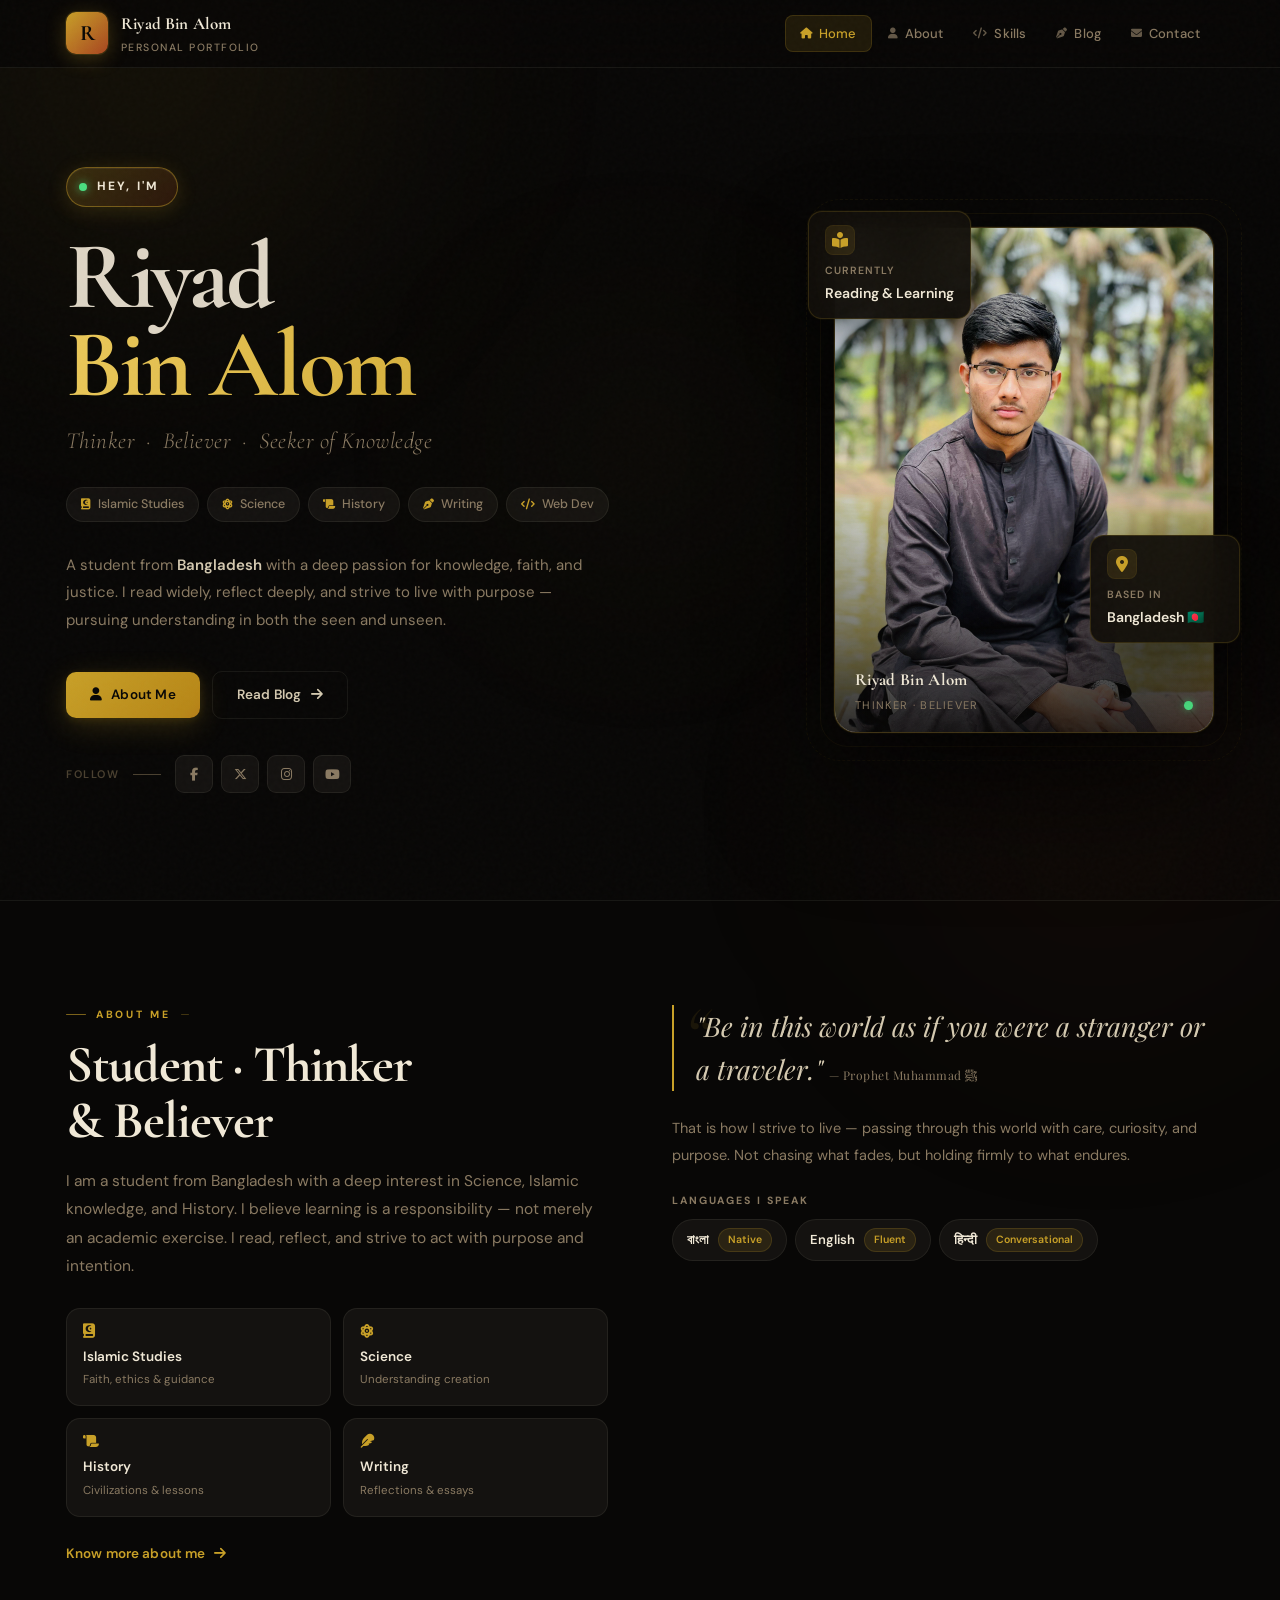
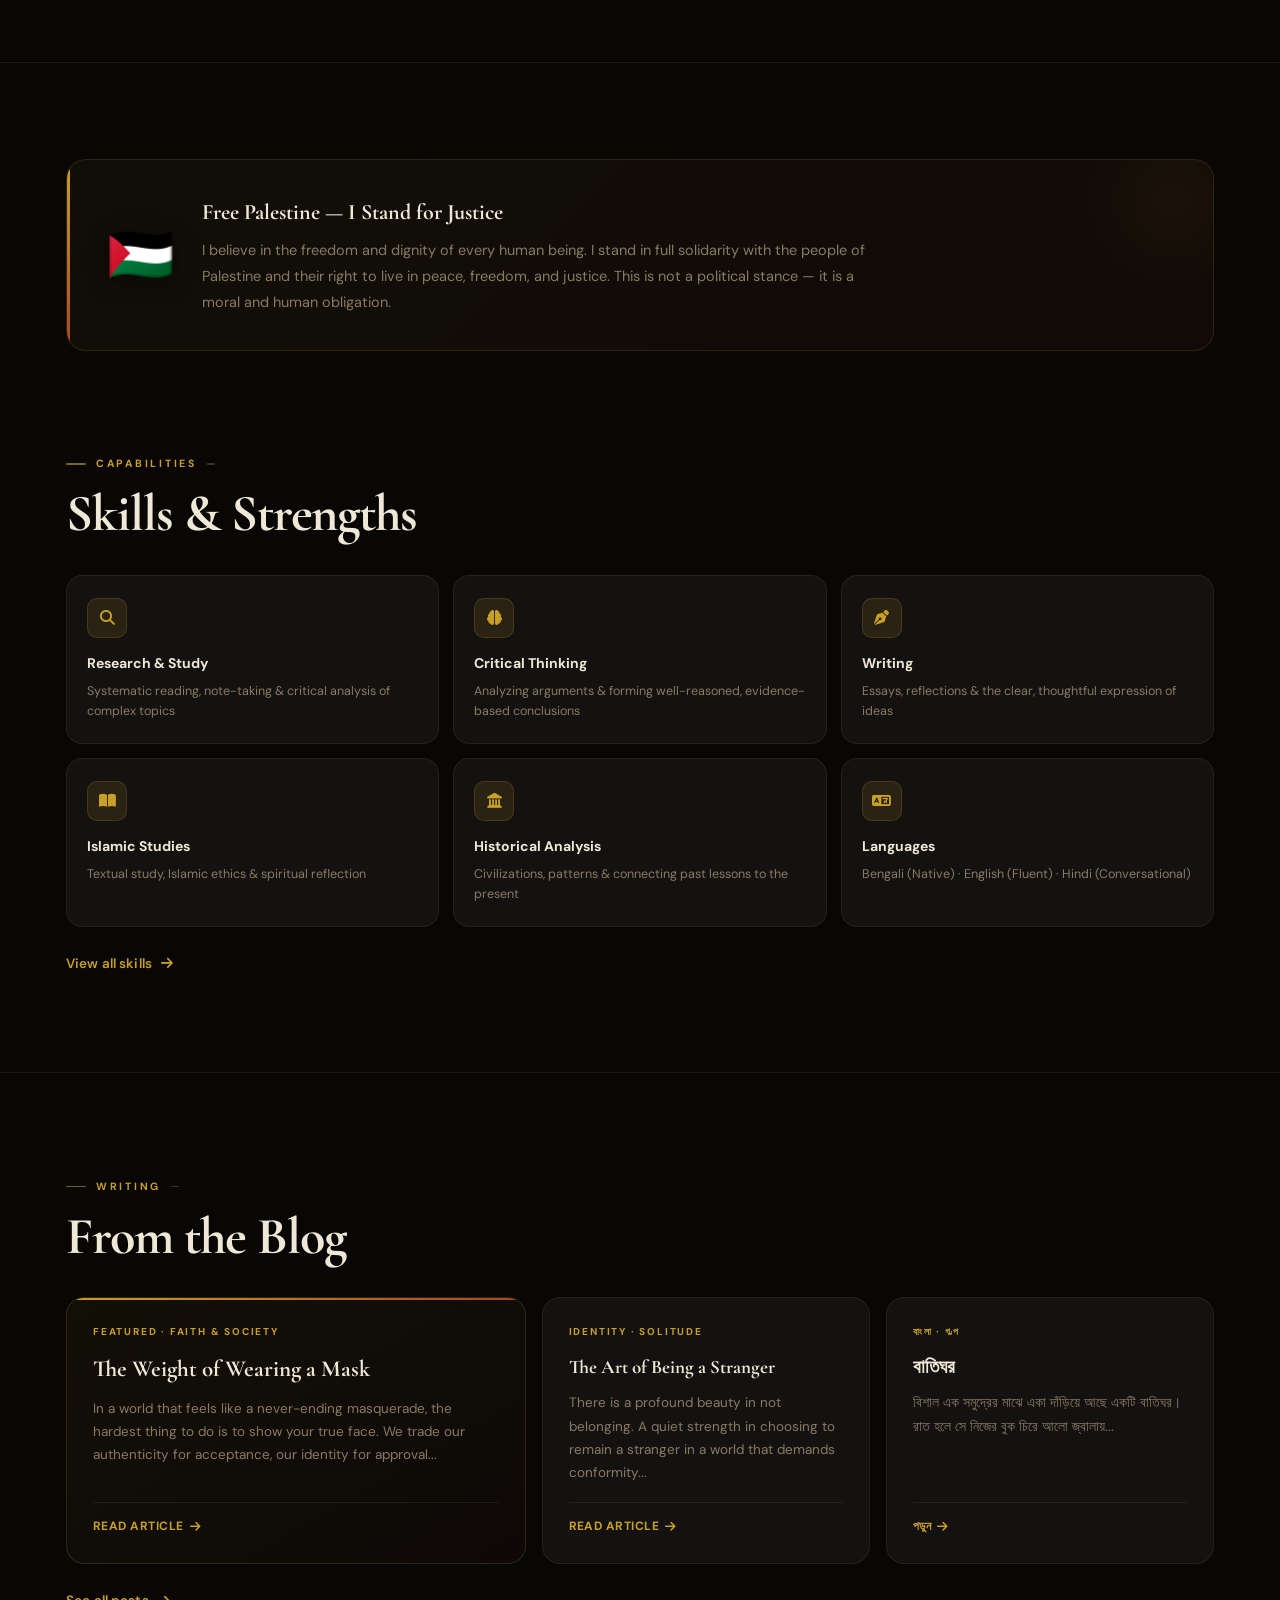
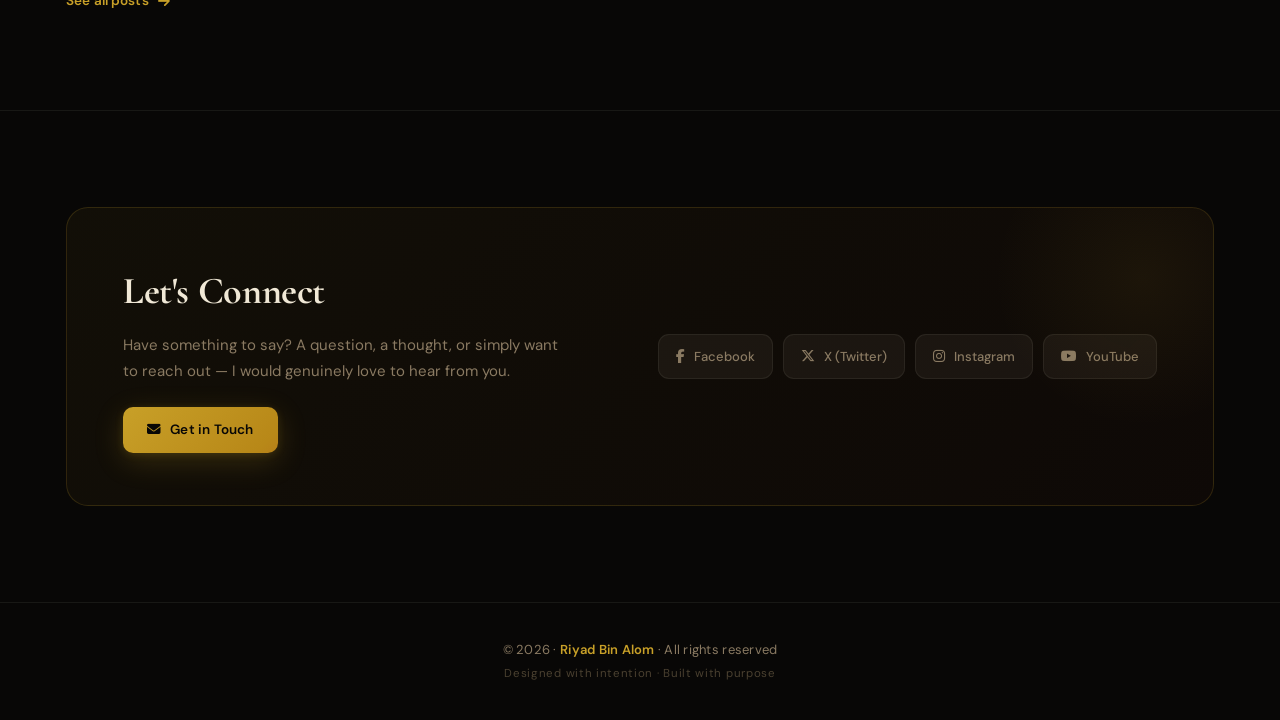
==== commit 5f52cbde: "Update index.html" ====
--- a/index.html
+++ b/index.html
@@ -1085,7 +1085,7 @@
     <div class="connect-socials">
       <a class="c-social" href="https://facebook.com/riyadbinalom33" target="_blank"><i class="fab fa-facebook-f"></i> Facebook</a>
       <a class="c-social" href="https://x.com/Riyad_Bin_Alom" target="_blank"><i class="fab fa-x-twitter"></i> X (Twitter)</a>
-      <a class="c-social" href="https://instagram.com/riyadbinalom33" target="_blank"><i class="fab fa-instagram"></i> Instagram</a>
+      <a class="c-social" href="https://instagram.com/riyadbinal0m" target="_blank"><i class="fab fa-instagram"></i> Instagram</a>
       <a class="c-social" href="https://www.youtube.com/@3RiyadBinalom" target="_blank"><i class="fab fa-youtube"></i> YouTube</a>
     </div>
   </div>
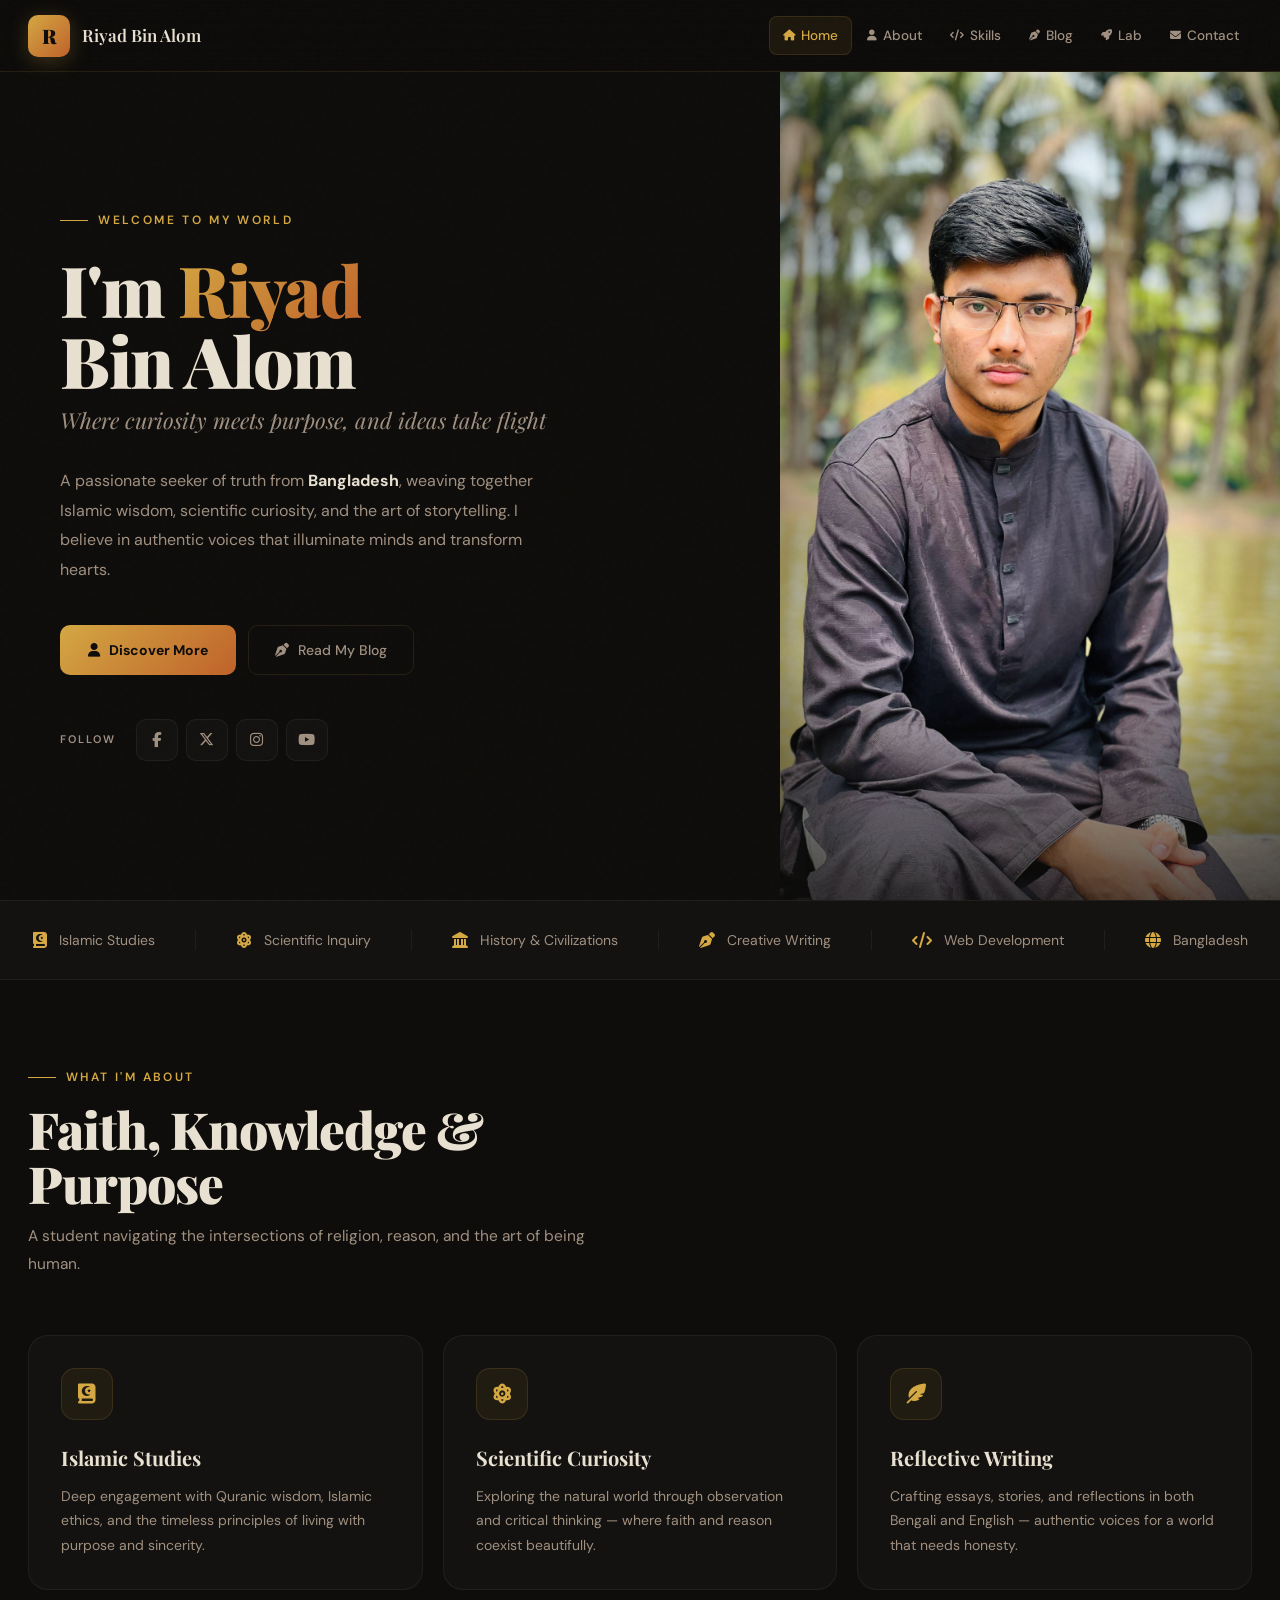
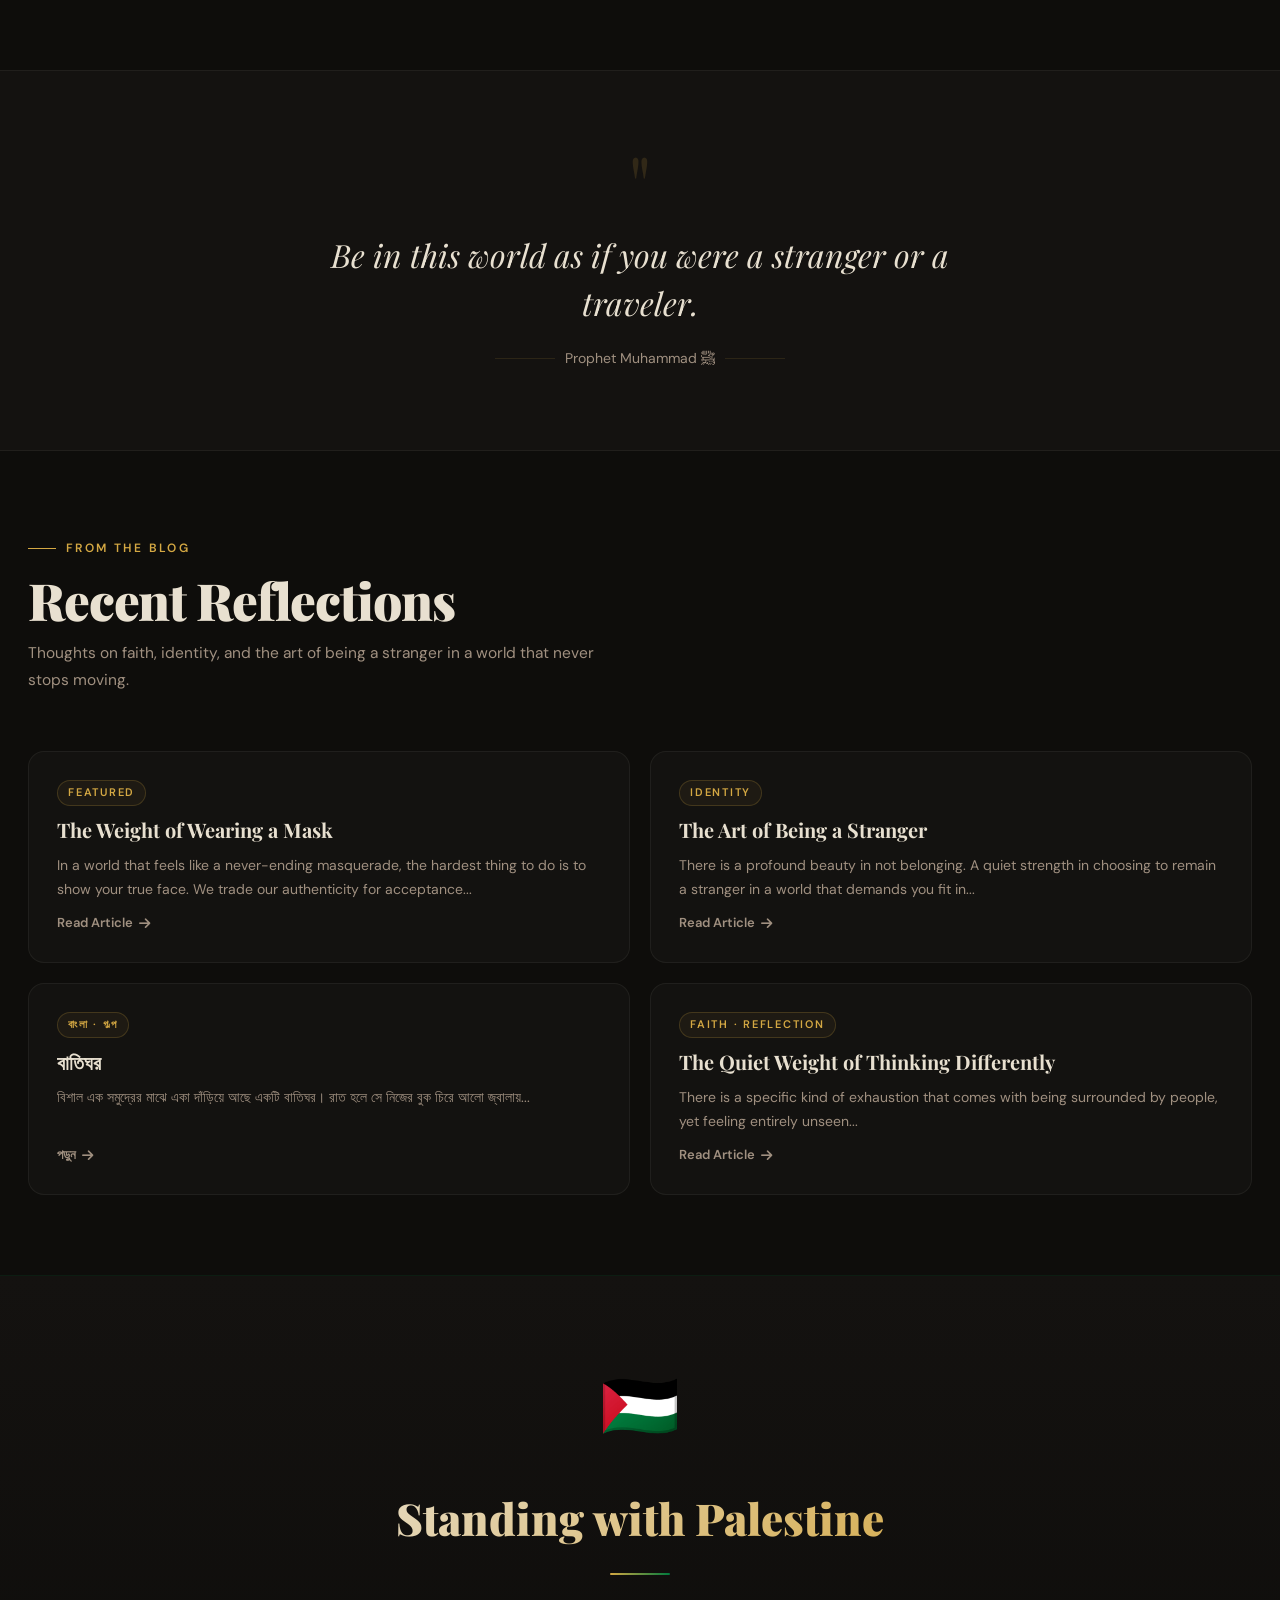
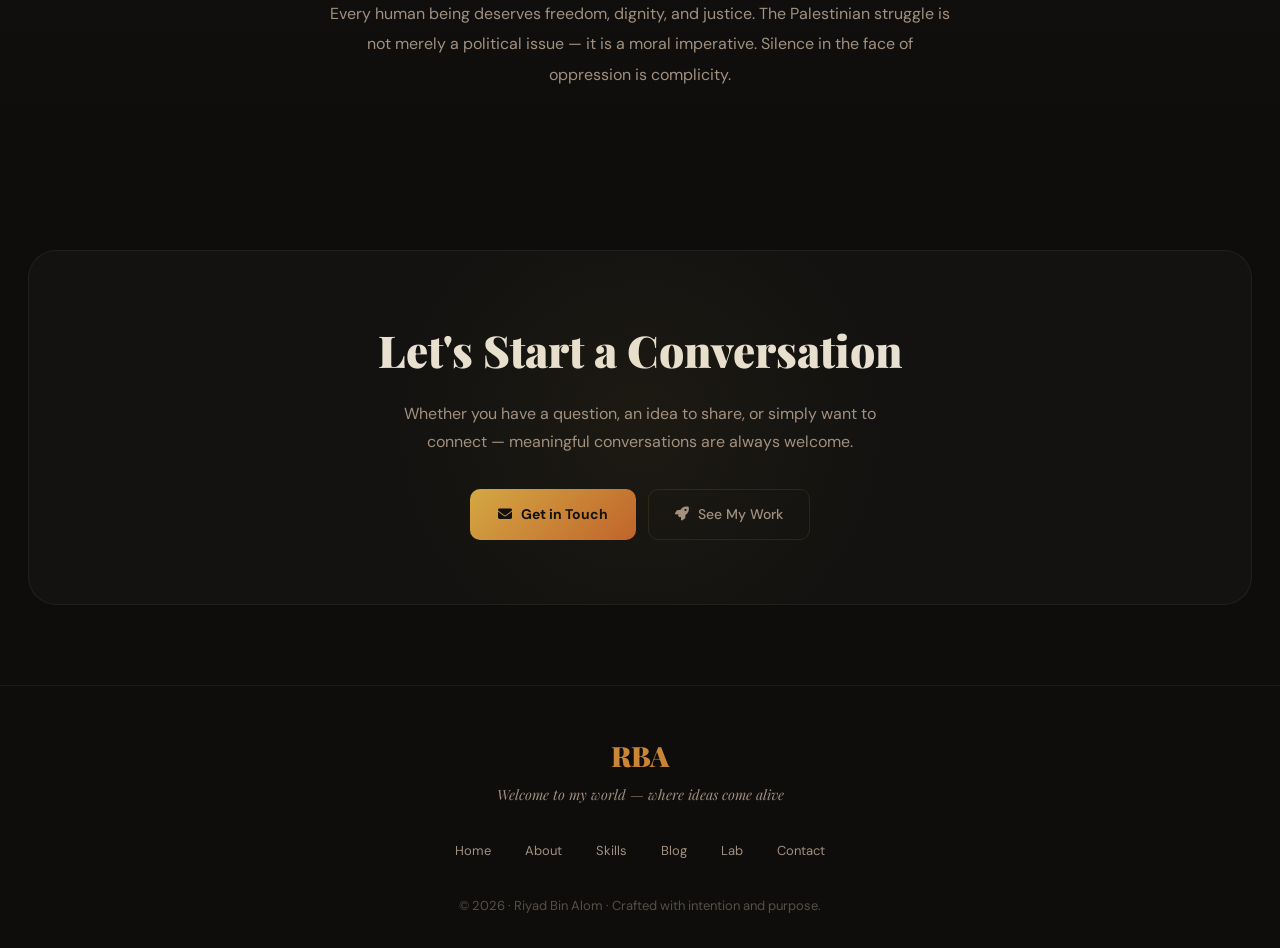
==== commit 9b17f382: "Update index.html" ====
--- a/index.html
+++ b/index.html
@@ -3,1128 +3,566 @@
 <head>
 <meta charset="utf-8"/>
 <meta name="viewport" content="width=device-width,initial-scale=1"/>
-<title>Riyad Bin Alom — Thinker · Believer · Seeker</title>
-<link href="https://fonts.googleapis.com/css2?family=Cormorant+Garamond:ital,wght@0,300;0,400;0,600;0,700;1,300;1,400;1,600&family=DM+Sans:opsz,wght@9..40,300;9..40,400;9..40,500;9..40,600&family=Playfair+Display:ital,wght@0,400;0,700;1,400;1,700&display=swap" rel="stylesheet">
+<title>Riyad Bin Alom — Welcome to My World</title>
+<link href="https://fonts.googleapis.com/css2?family=Playfair+Display:ital,wght@0,400;0,600;0,700;0,900;1,400;1,600&family=DM+Sans:wght@300;400;500;600&display=swap" rel="stylesheet">
 <link rel="stylesheet" href="https://cdnjs.cloudflare.com/ajax/libs/font-awesome/6.6.0/css/all.min.css">
 <style>
-/* ══════════════════════════════
-   DESIGN TOKENS
-══════════════════════════════ */
 :root{
-  --bg:       #080706;
-  --bg2:      #0f0d0a;
-  --bg3:      #181410;
-  --bg4:      #201c15;
-  --text:     #f0e8d6;
-  --text2:    #d4c9b0;
-  --muted:    #8a7a62;
-  --faint:    #4a4030;
-  --gold:     #c8a028;
-  --gold-lt:  #eac85a;
-  --gold-dim: rgba(200,160,40,0.12);
-  --amber:    #b07820;
-  --rust:     #a84520;
-  --rust-dim: rgba(168,69,32,0.10);
-  --pale:     rgba(240,232,214,0.05);
-  --pale2:    rgba(240,232,214,0.08);
-  --br:       rgba(200,160,40,0.18);
-  --br2:      rgba(240,232,214,0.07);
-  --br3:      rgba(200,160,40,0.08);
-  --maxw:     1220px;
-  --nh:       68px;
-  --radius:   16px;
-}
-
-/* ══════════════════════════════
-   RESET
-══════════════════════════════ */
+  --bg:#0e0d0b;--bg2:#141210;--bg3:#1a1713;
+  --text:#e8e0d0;--muted:#a09080;--gold:#d4a843;--rust:#c0622a;
+  --border:rgba(212,168,67,0.12);--border2:rgba(232,224,208,0.06);
+  --card:rgba(255,255,255,0.025);--maxw:1280px;--nav-h:72px;
+}
 *{box-sizing:border-box;margin:0;padding:0;}
 html{scroll-behavior:smooth;}
-body{
-  font-family:'DM Sans',system-ui,sans-serif;
-  background:var(--bg);
-  color:var(--text);
-  line-height:1.65;
-  overflow-x:hidden;
-}
+body{font-family:'DM Sans',system-ui,sans-serif;background:var(--bg);color:var(--text);line-height:1.6;overflow-x:hidden;}
+body::before{content:'';position:fixed;inset:0;background-image:url("data:image/svg+xml,%3Csvg viewBox='0 0 200 200' xmlns='http://www.w3.org/2000/svg'%3E%3Cfilter id='n'%3E%3CfeTurbulence type='fractalNoise' baseFrequency='0.85' numOctaves='4' stitchTiles='stitch'/%3E%3C/filter%3E%3Crect width='100%25' height='100%25' filter='url(%23n)' opacity='0.04'/%3E%3C/svg%3E");pointer-events:none;z-index:9999;opacity:0.35;}
 a{color:inherit;text-decoration:none;}
 img{display:block;max-width:100%;}
 
-/* ══════════════════════════════
-   GRAIN TEXTURE
-══════════════════════════════ */
-body::before{
-  content:'';
-  position:fixed;inset:0;
-  background-image:url("data:image/svg+xml,%3Csvg viewBox='0 0 300 300' xmlns='http://www.w3.org/2000/svg'%3E%3Cfilter id='n'%3E%3CfeTurbulence type='fractalNoise' baseFrequency='0.72' numOctaves='4' stitchTiles='stitch'/%3E%3C/filter%3E%3Crect width='100%25' height='100%25' filter='url(%23n)' opacity='0.045'/%3E%3C/svg%3E");
-  pointer-events:none;z-index:999;opacity:.45;
-}
-
-/* ══════════════════════════════
-   AMBIENT GLOW ORBS
-══════════════════════════════ */
-.glow-orb{
-  position:fixed;border-radius:50%;pointer-events:none;z-index:0;
-  filter:blur(110px);
-}
-.glow-orb-1{
-  width:700px;height:700px;
-  background:radial-gradient(circle, rgba(200,160,40,0.09) 0%, transparent 70%);
-  top:-280px;left:-200px;
-}
-.glow-orb-2{
-  width:600px;height:600px;
-  background:radial-gradient(circle, rgba(168,69,32,0.08) 0%, transparent 70%);
-  bottom:-220px;right:-120px;
-}
-.glow-orb-3{
-  width:400px;height:400px;
-  background:radial-gradient(circle, rgba(200,160,40,0.05) 0%, transparent 70%);
-  top:50%;left:50%;transform:translate(-50%,-50%);
-}
-
-/* ══════════════════════════════
-   NAVBAR
-══════════════════════════════ */
-.navbar{
-  position:sticky;top:0;z-index:200;
-  height:var(--nh);
-  display:flex;align-items:center;
-  background:rgba(8,7,6,0.88);
-  backdrop-filter:blur(28px) saturate(1.4);
-  -webkit-backdrop-filter:blur(28px) saturate(1.4);
-  border-bottom:1px solid var(--br2);
-}
-.nav-inner{
-  max-width:var(--maxw);margin:0 auto;
-  padding:0 36px;width:100%;
-  display:flex;align-items:center;justify-content:space-between;
-}
-.nav-brand{display:flex;align-items:center;gap:13px;}
-.nav-logo{
+/* ── NAVBAR ── */
+.navbar{position:sticky;top:0;z-index:200;height:var(--nav-h);display:flex;align-items:center;background:rgba(14,13,11,0.92);backdrop-filter:blur(20px);border-bottom:1px solid var(--border);}
+.nav-inner{max-width:var(--maxw);margin:0 auto;padding:0 28px;width:100%;display:flex;align-items:center;justify-content:space-between;gap:16px;}
+.nav-brand{display:flex;align-items:center;gap:12px;flex-shrink:0;}
+.nav-logo{width:42px;height:42px;border-radius:10px;background:linear-gradient(135deg,var(--gold),var(--rust));display:grid;place-items:center;font-family:'Playfair Display',serif;font-weight:900;font-size:20px;color:#0e0d0b;box-shadow:0 4px 20px rgba(212,168,67,0.25);}
+.nav-name{font-family:'Playfair Display',serif;font-weight:600;font-size:17px;white-space:nowrap;}
+.nav-links{display:flex;align-items:center;gap:2px;}
+.nav-links a{display:inline-flex;align-items:center;gap:6px;padding:8px 13px;border-radius:8px;font-size:13.5px;font-weight:500;color:var(--muted);transition:all .2s;white-space:nowrap;}
+.nav-links a i{font-size:11px;}
+.nav-links a:hover{color:var(--text);background:var(--card);}
+.nav-links a.active{color:var(--gold);background:rgba(212,168,67,0.08);border:1px solid rgba(212,168,67,0.15);}
+.nav-ham{display:none;background:none;border:1px solid var(--border);color:var(--muted);width:42px;height:42px;border-radius:8px;cursor:pointer;font-size:16px;transition:all .2s;place-items:center;}
+.nav-ham:hover{color:var(--gold);border-color:var(--gold);}
+
+/* ── MOBILE MENU ── */
+.mobile-menu{display:none;position:fixed;inset:0;top:var(--nav-h);background:rgba(14,13,11,0.98);backdrop-filter:blur(20px);z-index:150;flex-direction:column;padding:24px;gap:6px;border-top:1px solid var(--border);overflow-y:auto;}
+.mobile-menu.open{display:flex;}
+.mobile-menu a{display:flex;align-items:center;gap:14px;padding:15px 18px;border-radius:12px;font-size:16px;font-weight:500;color:var(--muted);border:1px solid transparent;transition:all .2s;}
+.mobile-menu a i{width:20px;text-align:center;color:var(--gold);}
+.mobile-menu a:hover,.mobile-menu a.active{color:var(--gold);border-color:var(--border);background:var(--card);}
+.mobile-divider{height:1px;background:var(--border2);margin:8px 0;}
+
+/* ── HERO ── */
+.hero{
+  min-height:calc(100vh - var(--nav-h));
+  display:grid;
+  grid-template-columns:1fr 500px;
+  gap:0;
+  align-items:stretch;
+  overflow:hidden;
+}
+
+/* Left text panel */
+.hero-text{
+  display:flex;
+  flex-direction:column;
+  justify-content:center;
+  padding:80px 60px;
+  max-width:680px;
+}
+.hero-eyebrow{
+  display:inline-flex;align-items:center;gap:10px;
+  font-size:12px;font-weight:600;letter-spacing:0.22em;text-transform:uppercase;
+  color:var(--gold);margin-bottom:24px;
+  opacity:0;animation:fadeUp .7s ease .1s forwards;
+}
+.hero-eyebrow::before{content:'';width:28px;height:1px;background:var(--gold);}
+.hero-h1{
+  font-family:'Playfair Display',serif;
+  font-size:clamp(48px,5.5vw,80px);
+  font-weight:900;line-height:1.0;
+  letter-spacing:-0.02em;
+  margin-bottom:8px;
+  opacity:0;animation:fadeUp .7s ease .2s forwards;
+}
+.hero-h1 .gold{background:linear-gradient(135deg,var(--gold),var(--rust));-webkit-background-clip:text;-webkit-text-fill-color:transparent;}
+.hero-tagline{
+  font-family:'Playfair Display',serif;
+  font-style:italic;
+  font-size:clamp(16px,2vw,22px);
+  color:var(--muted);
+  margin-bottom:28px;
+  opacity:0;animation:fadeUp .7s ease .3s forwards;
+}
+.hero-desc{
+  font-size:16px;color:var(--muted);
+  line-height:1.85;max-width:480px;
+  margin-bottom:40px;
+  opacity:0;animation:fadeUp .7s ease .4s forwards;
+}
+.hero-desc strong{color:var(--text);}
+
+/* CTA buttons */
+.hero-cta{
+  display:flex;gap:12px;flex-wrap:wrap;
+  margin-bottom:44px;
+  opacity:0;animation:fadeUp .7s ease .5s forwards;
+}
+.btn-gold{
+  display:inline-flex;align-items:center;gap:9px;
+  padding:14px 28px;border-radius:10px;
+  background:linear-gradient(135deg,var(--gold),var(--rust));
+  color:#0e0d0b;font-weight:700;font-size:14px;
+  transition:all .25s;border:none;cursor:pointer;
+}
+.btn-gold:hover{transform:translateY(-2px);box-shadow:0 14px 36px rgba(212,168,67,0.3);}
+.btn-outline{
+  display:inline-flex;align-items:center;gap:9px;
+  padding:13px 26px;border-radius:10px;
+  border:1px solid var(--border);
+  color:var(--muted);font-weight:500;font-size:14px;
+  transition:all .25s;
+}
+.btn-outline:hover{color:var(--gold);border-color:rgba(212,168,67,0.4);}
+
+/* Social row */
+.hero-socials{
+  display:flex;align-items:center;gap:20px;
+  opacity:0;animation:fadeUp .7s ease .6s forwards;
+}
+.social-label{font-size:11px;font-weight:600;letter-spacing:0.18em;text-transform:uppercase;color:var(--muted);}
+.social-icons{display:flex;gap:8px;}
+.soc-ic{
   width:42px;height:42px;border-radius:10px;
-  background:linear-gradient(135deg,var(--gold) 0%,var(--rust) 100%);
+  border:1px solid var(--border2);
   display:grid;place-items:center;
-  font-family:'Cormorant Garamond',serif;font-weight:700;font-size:22px;
-  color:#080706;letter-spacing:-0.5px;
-  box-shadow:0 4px 20px rgba(200,160,40,.28),0 0 0 1px rgba(200,160,40,.15);
-  flex-shrink:0;
-}
-.nav-name{
-  display:flex;flex-direction:column;gap:1px;
-}
-.nav-name-main{
-  font-family:'Cormorant Garamond',serif;
-  font-weight:700;font-size:17px;letter-spacing:0.01em;color:var(--text);
-}
-.nav-name-sub{
-  font-size:10.5px;color:var(--muted);letter-spacing:0.14em;text-transform:uppercase;font-weight:500;
-}
-.nav-links{display:flex;align-items:center;gap:2px;}
-.nav-links a{
-  display:inline-flex;align-items:center;gap:7px;
-  padding:7px 14px;border-radius:8px;
-  font-size:13px;font-weight:500;color:var(--muted);
-  transition:all .22s ease;letter-spacing:0.01em;
-}
-.nav-links a i{font-size:11px;opacity:0.7;}
-.nav-links a:hover{color:var(--text);background:var(--pale2);}
-.nav-links a.active{
-  color:var(--gold);
-  background:var(--gold-dim);
-  border:1px solid var(--br);
-}
-.nav-links a.active i{opacity:1;}
-.nav-ham{
-  display:none;background:none;
-  border:1px solid var(--br2);color:var(--muted);
-  width:40px;height:40px;border-radius:9px;
-  cursor:pointer;font-size:15px;transition:.2s;
-}
-.nav-ham:hover{color:var(--gold);border-color:var(--br);}
-
-/* ══════════════════════════════
-   MOBILE MENU
-══════════════════════════════ */
-.mob-menu{
-  display:none;position:fixed;
-  inset:0;top:var(--nh);
-  background:rgba(8,7,6,.97);
-  backdrop-filter:blur(24px);z-index:150;
-  flex-direction:column;padding:24px 20px;gap:4px;
-  border-top:1px solid var(--br);
-}
-.mob-menu.open{display:flex;}
-.mob-menu a{
-  display:flex;align-items:center;gap:14px;
-  padding:14px 16px;border-radius:12px;
-  font-size:15.5px;font-weight:500;color:var(--muted);
-  border:1px solid transparent;transition:.2s;
-}
-.mob-menu a i{width:20px;text-align:center;color:var(--gold);font-size:14px;}
-.mob-menu a:hover,.mob-menu a.active{color:var(--gold);border-color:var(--br);background:var(--pale);}
-
-/* ══════════════════════════════
-   WRAPPER
-══════════════════════════════ */
-.wrap{max-width:var(--maxw);margin:0 auto;padding:0 36px;position:relative;z-index:1;}
-
-/* ══════════════════════════════
-   ① HERO
-══════════════════════════════ */
-.hero{
-  display:grid;
-  grid-template-columns:1fr 380px;
-  gap:52px;align-items:center;
-  min-height:calc(100vh - var(--nh));
-  padding:72px 0 80px;
-}
-
-/* — Greeting Badge — */
-.hero-greeting{
+  color:var(--muted);font-size:15px;
+  transition:all .22s;background:var(--card);
+}
+.soc-ic:hover{color:var(--gold);border-color:var(--border);transform:translateY(-2px);}
+
+/* Right image panel - Adjusted for better sizing */
+.hero-img{
+  position:relative;
+  overflow:hidden;
+  background:var(--bg2);
+  height: 100%;
+}
+.hero-img img{
+  width:100%;
+  height:100%;
+  object-fit:cover;
+  object-position: center top;
+  display:block;
+  transition:transform .6s ease;
+}
+.hero-img:hover img{transform:scale(1.03);}
+.hero-img-overlay{
+  position:absolute;inset:0;
+  background:linear-gradient(to right, rgba(14,13,11,0.3) 0%, transparent 20%, transparent 80%, rgba(14,13,11,0.2) 100%),
+             linear-gradient(to top, rgba(14,13,11,0.7) 0%, transparent 30%);
+  pointer-events:none;
+}
+
+/* ── INTRO STRIP ── */
+.intro-strip{
+  background:var(--bg2);
+  border-top:1px solid var(--border2);
+  border-bottom:1px solid var(--border2);
+  padding:28px 0;
+}
+.intro-strip-inner{
+  max-width:var(--maxw);margin:0 auto;padding:0 28px;
+  display:flex;align-items:center;justify-content:center;
+  gap:40px;flex-wrap:wrap;
+}
+.strip-item{
+  display:flex;align-items:center;gap:12px;
+  font-size:14px;color:var(--muted);
+}
+.strip-item i{color:var(--gold);font-size:16px;}
+.strip-divider{width:1px;height:20px;background:var(--border2);}
+
+/* ── FEATURES SECTION ── */
+.section{padding:80px 0;}
+.wrap{max-width:var(--maxw);margin:0 auto;padding:0 28px;}
+.section-eye{
   display:inline-flex;align-items:center;gap:10px;
-  font-size:12px;font-weight:700;
-  letter-spacing:0.18em;text-transform:uppercase;
-  color:#f0e8d6;margin-bottom:26px;
-  background:linear-gradient(135deg,rgba(200,160,40,0.22),rgba(168,69,32,0.18));
-  border:1.5px solid rgba(200,160,40,0.45);
-  padding:9px 18px 9px 12px;
-  border-radius:100px;
-  box-shadow:0 4px 20px rgba(200,160,40,0.18), inset 0 1px 0 rgba(255,255,255,0.06);
-}
-.hero-greeting .dot{
-  width:8px;height:8px;border-radius:50%;
-  background:#4ade80;
-  box-shadow:0 0 10px rgba(74,222,128,0.8);
-  animation:pulse-dot 2s ease infinite;
-  flex-shrink:0;
-}
-@keyframes pulse-dot{
-  0%,100%{box-shadow:0 0 10px rgba(74,222,128,.8);}
-  50%{box-shadow:0 0 20px rgba(74,222,128,1);}
-}
-
-/* — Name — */
-.hero-name{
-  font-family:'Cormorant Garamond',serif;
-  font-size:clamp(52px,7.5vw,96px);
-  font-weight:700;line-height:0.92;
-  letter-spacing:-0.03em;
-  margin-bottom:14px;
-}
-.hero-name .line1{
-  display:block;color:var(--text);
-  opacity:0.92;
-}
-.hero-name .line2{
+  font-size:12px;font-weight:600;letter-spacing:0.2em;text-transform:uppercase;
+  color:var(--gold);margin-bottom:16px;
+}
+.section-eye::before{content:'';width:28px;height:1px;background:var(--gold);}
+.section-h2{
+  font-family:'Playfair Display',serif;
+  font-size:clamp(32px,4vw,52px);
+  font-weight:900;line-height:1.05;
+  letter-spacing:-0.02em;margin-bottom:12px;
+}
+.section-sub{color:var(--muted);font-size:15.5px;max-width:55ch;margin-bottom:56px;line-height:1.8;}
+
+/* Feature cards */
+.feature-grid{display:grid;grid-template-columns:repeat(3,1fr);gap:20px;}
+.feature-card{
+  background:var(--card);
+  border:1px solid var(--border2);
+  border-radius:20px;
+  padding:32px;
+  transition:all .3s;
+  position:relative;overflow:hidden;
+}
+.feature-card::before{
+  content:'';position:absolute;top:0;left:0;right:0;
+  height:2px;
+  background:linear-gradient(90deg,var(--gold),var(--rust));
+  transform:scaleX(0);transform-origin:left;
+  transition:transform .35s ease;
+}
+.feature-card:hover{border-color:var(--border);transform:translateY(-6px);box-shadow:0 24px 60px rgba(0,0,0,0.4);}
+.feature-card:hover::before{transform:scaleX(1);}
+.feature-icon{
+  width:52px;height:52px;border-radius:14px;
+  background:rgba(212,168,67,0.07);
+  border:1px solid rgba(212,168,67,0.14);
+  display:grid;place-items:center;
+  color:var(--gold);font-size:20px;
+  margin-bottom:22px;
+}
+.feature-h3{font-family:'Playfair Display',serif;font-size:20px;font-weight:700;margin-bottom:10px;}
+.feature-p{font-size:14px;color:var(--muted);line-height:1.75;}
+
+/* ── QUOTE ── */
+.quote-section{
+  padding:80px 0;
+  background:var(--bg2);
+  border-top:1px solid var(--border2);
+  border-bottom:1px solid var(--border2);
+}
+.quote-inner{
+  max-width:780px;margin:0 auto;padding:0 28px;
+  text-align:center;
+}
+.quote-mark{
+  font-family:'Playfair Display',serif;
+  font-size:80px;line-height:.8;
+  color:rgba(212,168,67,0.15);
+  margin-bottom:16px;
   display:block;
-  background:linear-gradient(110deg,var(--gold-lt) 0%,var(--gold) 45%,var(--rust) 100%);
-  -webkit-background-clip:text;-webkit-text-fill-color:transparent;
-  background-clip:text;
-  background-size:200% 100%;
-  animation:shimmer 5s ease infinite;
-}
-@keyframes shimmer{
-  0%{background-position:0% 50%}
-  50%{background-position:100% 50%}
-  100%{background-position:0% 50%}
-}
-
-/* — Role — */
-.hero-role{
-  font-family:'Cormorant Garamond',serif;
-  font-size:clamp(17px,2.2vw,23px);
-  color:var(--muted);font-style:italic;font-weight:300;
-  margin-bottom:26px;letter-spacing:0.02em;
-}
-
-/* — Skill Tags — */
-.hero-tags{
-  display:flex;flex-wrap:wrap;gap:8px;
-  margin-bottom:30px;
-}
-.htag{
-  display:inline-flex;align-items:center;gap:7px;
-  padding:6px 14px;border-radius:100px;
-  font-size:12.5px;font-weight:500;color:var(--muted);
-  background:var(--pale);border:1px solid var(--br2);
-  transition:all .22s;
-}
-.htag i{color:var(--gold);font-size:11px;}
-.htag:hover{color:var(--text2);border-color:var(--br);background:var(--pale2);}
-
-/* — Description — */
-.hero-desc{
-  color:var(--muted);font-size:15px;
-  max-width:52ch;line-height:1.85;
-  margin-bottom:36px;font-weight:400;
-}
-.hero-desc strong{color:var(--text2);font-weight:600;}
-
-/* — CTA Buttons — */
-.cta-row{display:flex;gap:12px;flex-wrap:wrap;align-items:center;margin-bottom:36px;}
-.btn{
-  display:inline-flex;align-items:center;gap:9px;
-  padding:12px 24px;border-radius:10px;
-  font-size:13.5px;font-weight:600;
-  cursor:pointer;border:none;transition:all .22s;
-  letter-spacing:0.015em;font-family:'DM Sans',sans-serif;
-}
-.btn-primary{
-  background:linear-gradient(135deg,var(--gold) 0%,#b88818 50%,var(--rust) 100%);
-  background-size:200% 100%;
-  color:#080706;
-  box-shadow:0 8px 30px rgba(200,160,40,.2),0 2px 8px rgba(200,160,40,.15);
-}
-.btn-primary:hover{
-  background-position:100% 0;
-  transform:translateY(-3px);
-  box-shadow:0 16px 44px rgba(200,160,40,.28);
-}
-.btn-ghost{
-  background:transparent;color:var(--text2);
-  border:1px solid var(--br2);
-}
-.btn-ghost:hover{
-  color:var(--gold);
-  border-color:var(--br);
-  background:var(--gold-dim);
-  transform:translateY(-3px);
-}
-
-/* — Social strip — */
-.hero-social-strip{
-  display:flex;align-items:center;gap:14px;
-}
-.hero-social-strip .hs-label{
-  font-size:11px;color:var(--faint);font-weight:600;letter-spacing:.14em;text-transform:uppercase;
-}
-.hero-social-strip .hs-line{width:28px;height:1px;background:var(--faint);}
-.hero-socials{display:flex;gap:8px;}
-.hero-socials a{
-  width:38px;height:38px;border-radius:9px;
-  border:1px solid var(--br2);
-  display:grid;place-items:center;
-  color:var(--muted);font-size:13px;
-  transition:all .22s;background:var(--pale);
-}
-.hero-socials a:hover{
-  color:var(--gold);
-  border-color:rgba(200,160,40,.35);
-  transform:translateY(-4px);
-  box-shadow:0 8px 24px rgba(200,160,40,.14);
-}
-
-/* ══════════════════════════════
-   HERO PHOTO (RIGHT)
-══════════════════════════════ */
-.hero-visual{
-  display:flex;flex-direction:column;align-items:center;gap:0;
-}
-.photo-wrap{
-  position:relative;width:100%;
-}
-
-/* Decorative ring behind photo */
-.photo-ring{
-  position:absolute;
-  inset:-14px;
+}
+.quote-text{
+  font-family:'Playfair Display',serif;
+  font-style:italic;
+  font-size:clamp(22px,3vw,32px);
+  color:var(--text);
+  line-height:1.5;
+  margin-bottom:20px;
+}
+.quote-src{
+  font-size:14px;color:var(--muted);
+  display:flex;align-items:center;justify-content:center;gap:10px;
+}
+.quote-src::before,.quote-src::after{content:'';flex:1;max-width:60px;height:1px;background:var(--border);}
+
+/* ── RECENT WRITINGS ── */
+.writings-grid{display:grid;grid-template-columns:repeat(2,1fr);gap:20px;}
+.writing-card{
+  background:var(--card);
+  border:1px solid var(--border2);
+  border-radius:16px;
+  padding:28px;
+  transition:all .3s;
+  display:flex;flex-direction:column;gap:12px;
+}
+.writing-card:hover{border-color:var(--border);transform:translateY(-4px);}
+.writing-tag{
+  display:inline-flex;align-items:center;gap:6px;
+  font-size:11px;font-weight:600;letter-spacing:0.16em;text-transform:uppercase;
+  color:var(--gold);padding:3px 10px;border-radius:20px;
+  border:1px solid rgba(212,168,67,0.2);background:rgba(212,168,67,0.06);
+  width:fit-content;
+}
+.writing-h{font-family:'Playfair Display',serif;font-size:20px;font-weight:700;line-height:1.2;color:var(--text);transition:color .2s;}
+.writing-card:hover .writing-h{color:var(--gold);}
+.writing-p{font-size:14px;color:var(--muted);line-height:1.7;flex:1;}
+.writing-link{
+  display:inline-flex;align-items:center;gap:6px;
+  font-size:13px;font-weight:600;color:var(--muted);
+  transition:all .2s;width:fit-content;
+}
+.writing-link:hover{color:var(--gold);gap:10px;}
+
+/* ── PALESTINE ── */
+.pal-section{
+  padding:80px 0;
+  background:linear-gradient(180deg,var(--bg2),var(--bg));
+  border-top:1px solid rgba(0,122,61,0.15);
+}
+.pal-inner{max-width:780px;margin:0 auto;padding:0 28px;text-align:center;}
+.pal-flag{font-size:64px;margin-bottom:24px;display:inline-block;animation:sway 4s ease-in-out infinite;}
+@keyframes sway{0%,100%{transform:rotate(-2deg);}50%{transform:rotate(2deg) scale(1.04);}}
+.pal-h{font-family:'Playfair Display',serif;font-size:clamp(28px,4vw,44px);font-weight:900;margin-bottom:20px;background:linear-gradient(135deg,var(--text),var(--gold));-webkit-background-clip:text;-webkit-text-fill-color:transparent;}
+.pal-divider{width:60px;height:2px;background:linear-gradient(90deg,var(--gold),#007A3D);margin:0 auto 24px;border-radius:2px;}
+.pal-p{font-size:16px;color:var(--muted);line-height:1.9;max-width:620px;margin:0 auto;}
+
+/* ── CONNECT CTA ── */
+.cta-section{padding:80px 0;}
+.cta-card{
+  background:var(--card);
+  border:1px solid var(--border2);
   border-radius:28px;
-  border:1px solid var(--br3);
-  pointer-events:none;
-  z-index:0;
-}
-.photo-ring-2{
-  position:absolute;
-  inset:-28px;
-  border-radius:34px;
-  border:1px dashed rgba(200,160,40,.07);
-  pointer-events:none;
-  z-index:0;
-}
-
-.photo-frame{
-  position:relative;
-  border-radius:22px;overflow:hidden;
-  aspect-ratio:3/4;
-  background:linear-gradient(145deg,var(--bg3),var(--bg4));
-  border:1px solid rgba(200,160,40,.22);
-  box-shadow:
-    0 50px 120px rgba(0,0,0,.75),
-    0 0 0 1px rgba(200,160,40,.07),
-    inset 0 1px 0 rgba(240,232,214,.06);
-  z-index:1;position:relative;
-}
-.photo-frame img{
-  width:100%;height:100%;
-  object-fit:cover;object-position:top center;
-  transition:transform .6s cubic-bezier(.25,.46,.45,.94);
-  filter:brightness(0.96) contrast(1.03) saturate(0.92);
-}
-.photo-frame:hover img{
-  transform:scale(1.05);
-  filter:brightness(1.02) contrast(1.02) saturate(1.0);
-}
-
-/* Gradient overlays */
-.photo-frame::after{
-  content:'';
-  position:absolute;bottom:0;left:0;right:0;height:50%;
-  background:linear-gradient(to top,rgba(8,7,6,.85) 0%,rgba(8,7,6,.4) 50%,transparent 100%);
-  z-index:2;
-}
-/* Gold corner shimmer */
-.photo-corner-tl{
-  position:absolute;top:0;left:0;
-  width:90px;height:90px;
-  background:radial-gradient(circle at top left, rgba(200,160,40,.18), transparent 70%);
-  border-radius:22px 0 0 0;
-  z-index:3;pointer-events:none;
-}
-.photo-corner-br{
-  position:absolute;bottom:0;right:0;
-  width:90px;height:90px;
-  background:radial-gradient(circle at bottom right, rgba(168,69,32,.15), transparent 70%);
-  border-radius:0 0 22px 0;
-  z-index:3;pointer-events:none;
-}
-
-/* Name plate inside photo */
-.photo-name-plate{
-  position:absolute;bottom:0;left:0;right:0;z-index:4;
-  padding:18px 20px;
-  display:flex;align-items:flex-end;justify-content:space-between;
-}
-.photo-name-main{
-  font-family:'Cormorant Garamond',serif;
-  font-size:17px;font-weight:700;
-  color:var(--text);letter-spacing:0.02em;
-}
-.photo-name-sub{
-  font-size:11px;color:var(--muted);letter-spacing:.12em;text-transform:uppercase;margin-top:2px;
-}
-.photo-status-dot{
-  width:9px;height:9px;border-radius:50%;
-  background:#4ade80;
-  box-shadow:0 0 8px rgba(74,222,128,.6);
-  animation:status-pulse 2.5s ease infinite;
-  flex-shrink:0;
-  margin-bottom:4px;
-}
-@keyframes status-pulse{
-  0%,100%{box-shadow:0 0 8px rgba(74,222,128,.6);}
-  50%{box-shadow:0 0 16px rgba(74,222,128,.9);}
-}
-
-/* ══ FLOATING CARDS ══ */
-.float-card{
-  position:absolute;
-  background:rgba(16,13,9,.94);
-  border:1px solid var(--br);
-  border-radius:14px;
-  padding:13px 16px;
-  backdrop-filter:blur(20px);
-  -webkit-backdrop-filter:blur(20px);
-  box-shadow:0 20px 60px rgba(0,0,0,.55),0 0 0 1px rgba(200,160,40,.06);
-  animation:float-y 6s ease-in-out infinite;
-  z-index:10;min-width:150px;
-}
-.float-card-1{top:-16px;left:-26px;animation-delay:0s;}
-.float-card-2{bottom:90px;right:-26px;animation-delay:3s;}
-@keyframes float-y{
-  0%,100%{transform:translateY(0px);}
-  50%{transform:translateY(-10px);}
-}
-.fc-icon{
-  color:var(--gold);font-size:16px;margin-bottom:7px;
-  width:30px;height:30px;border-radius:8px;
-  background:var(--gold-dim);border:1px solid var(--br3);
-  display:grid;place-items:center;
-}
-.fc-label{font-size:10.5px;color:var(--muted);font-weight:600;letter-spacing:.1em;text-transform:uppercase;margin-bottom:3px;}
-.fc-val{font-size:14px;font-weight:600;color:var(--text);}
-
-/* ══════════════════════════════
-   DIVIDER
-══════════════════════════════ */
-.divider{border:none;border-top:1px solid var(--br2);margin:0;}
-
-/* ══════════════════════════════
-   SECTION COMMONS
-══════════════════════════════ */
-.section{padding:96px 0;}
-.sec-label{
-  display:inline-flex;align-items:center;gap:10px;
-  font-size:10.5px;font-weight:700;letter-spacing:.26em;
-  text-transform:uppercase;color:var(--gold);
-  margin-bottom:14px;
-}
-.sec-label::before{content:'';width:20px;height:1.5px;background:var(--gold);opacity:.6;border-radius:2px;}
-.sec-label::after{content:'';width:8px;height:1.5px;background:var(--gold);opacity:.3;border-radius:2px;}
-.sec-title{
-  font-family:'Cormorant Garamond',serif;
-  font-size:clamp(32px,4.5vw,52px);
-  font-weight:700;line-height:1.08;
-  letter-spacing:-0.02em;
-  margin-bottom:18px;
-}
-.sec-body{color:var(--muted);font-size:15.5px;line-height:1.82;max-width:60ch;}
-.arrow-link{
-  display:inline-flex;align-items:center;gap:9px;
-  color:var(--gold);font-size:13.5px;font-weight:600;
-  margin-top:26px;transition:all .22s;
-  letter-spacing:0.01em;
-}
-.arrow-link:hover{gap:14px;color:var(--gold-lt);}
-
-/* ══════════════════════════════
-   ② ABOUT STRIP
-══════════════════════════════ */
-.about-strip{
-  display:grid;
-  grid-template-columns:1fr 1fr;
-  gap:64px;align-items:start;
-}
-.about-facts{
-  display:grid;grid-template-columns:1fr 1fr;gap:12px;
-  margin-top:28px;
-}
-.fact-chip{
-  padding:15px 16px;border-radius:14px;
-  background:var(--pale);border:1px solid var(--br2);
-  transition:all .22s;position:relative;overflow:hidden;
-}
-.fact-chip::before{
-  content:'';
-  position:absolute;inset:0;
-  background:linear-gradient(135deg,var(--gold-dim),transparent);
-  opacity:0;transition:.22s;
-}
-.fact-chip:hover{border-color:var(--br);transform:translateY(-3px);box-shadow:0 10px 30px rgba(0,0,0,.3);}
-.fact-chip:hover::before{opacity:1;}
-.fact-chip i{
-  color:var(--gold);font-size:14px;margin-bottom:8px;display:block;
-  position:relative;z-index:1;
-}
-.fact-chip-name{font-weight:600;font-size:13.5px;margin-bottom:3px;position:relative;z-index:1;}
-.fact-chip-note{font-size:11.5px;color:var(--muted);position:relative;z-index:1;}
-
-/* Right quote column */
-.about-right{display:flex;flex-direction:column;gap:24px;padding-top:8px;}
-.big-quote{
-  font-family:'Playfair Display',serif;
-  font-size:clamp(20px,2.4vw,27px);
-  font-style:italic;line-height:1.6;
-  color:var(--text2);
-  border-left:2px solid var(--gold);
-  padding-left:22px;
-  position:relative;
-}
-.big-quote::before{
-  content:'\201C';
-  position:absolute;top:-10px;left:10px;
-  font-size:80px;color:rgba(200,160,40,.1);
-  font-family:'Cormorant Garamond',serif;
-  line-height:1;
-  pointer-events:none;
-}
-.about-quote-src{
-  font-size:12px;color:var(--muted);
-  margin-top:8px;font-style:normal;letter-spacing:.04em;
-}
-
-.lang-section-title{
-  font-size:10.5px;color:var(--muted);font-weight:700;
-  letter-spacing:.18em;text-transform:uppercase;margin-bottom:10px;
-}
-.lang-chips{display:flex;flex-wrap:wrap;gap:8px;}
-.lang-chip{
-  display:flex;align-items:center;gap:9px;
-  padding:8px 14px;border-radius:100px;
-  background:var(--pale);border:1px solid var(--br2);
-  font-size:13px;font-weight:600;transition:.2s;
-}
-.lang-chip:hover{border-color:var(--br);}
-.lang-chip span{
-  font-size:10.5px;color:var(--gold);
-  padding:2px 9px;border-radius:100px;
-  background:var(--gold-dim);border:1px solid var(--br);
-}
-
-/* ══════════════════════════════
-   ③ PALESTINE BANNER
-══════════════════════════════ */
-.pal-banner{
-  background:linear-gradient(135deg,rgba(200,160,40,.05) 0%,rgba(168,69,32,.06) 100%);
-  border:1px solid rgba(200,160,40,.16);
-  border-radius:20px;
-  padding:34px 40px;
-  display:flex;align-items:center;gap:28px;
-  margin:0 0 96px;
+  padding:64px;
+  text-align:center;
   position:relative;overflow:hidden;
 }
-.pal-banner::before{
-  content:'';
-  position:absolute;top:0;left:0;bottom:0;width:3px;
-  background:linear-gradient(to bottom,var(--gold),var(--rust));
-  border-radius:3px 0 0 3px;
-}
-.pal-banner::after{
-  content:'';
-  position:absolute;top:-60px;right:-60px;
-  width:200px;height:200px;
-  background:radial-gradient(circle, rgba(200,160,40,.05) 0%, transparent 70%);
-  pointer-events:none;
-}
-.pal-flag{font-size:54px;flex-shrink:0;line-height:1;filter:drop-shadow(0 4px 12px rgba(0,0,0,.4));}
-.pal-title{
-  font-family:'Cormorant Garamond',serif;
-  font-size:22px;font-weight:700;margin-bottom:8px;color:var(--text);
-}
-.pal-body{color:var(--muted);font-size:14.5px;line-height:1.78;max-width:68ch;}
-
-/* ══════════════════════════════
-   ④ SKILLS GRID
-══════════════════════════════ */
-.skills-grid{
-  display:grid;
-  grid-template-columns:repeat(3,1fr);
-  gap:14px;margin-top:32px;
-}
-.sk-card{
-  background:var(--pale);
-  border:1px solid var(--br2);
-  border-radius:16px;padding:22px 20px;
-  transition:all .24s cubic-bezier(.25,.46,.45,.94);
-  position:relative;overflow:hidden;
-}
-.sk-card::before{
-  content:'';
-  position:absolute;inset:0;
-  background:linear-gradient(135deg,var(--gold-dim),transparent 60%);
-  opacity:0;transition:.24s;border-radius:16px;
-}
-.sk-card:hover{
-  border-color:var(--br);
-  transform:translateY(-5px);
-  box-shadow:0 18px 48px rgba(0,0,0,.35);
-}
-.sk-card:hover::before{opacity:1;}
-.sk-icon{
-  width:40px;height:40px;border-radius:10px;
-  background:var(--gold-dim);
-  border:1px solid var(--br);
-  display:grid;place-items:center;
-  color:var(--gold);font-size:15px;margin-bottom:14px;
-  position:relative;z-index:1;
-  transition:.24s;
-}
-.sk-card:hover .sk-icon{
-  box-shadow:0 0 16px rgba(200,160,40,.25);
-}
-.sk-name{font-weight:700;font-size:14px;margin-bottom:6px;position:relative;z-index:1;color:var(--text);}
-.sk-note{font-size:12.5px;color:var(--muted);line-height:1.6;position:relative;z-index:1;}
-
-/* ══════════════════════════════
-   ⑤ BLOG PREVIEW
-══════════════════════════════ */
-.blog-grid{
-  display:grid;
-  grid-template-columns:1.4fr 1fr 1fr;
-  gap:16px;margin-top:32px;
-}
-.blog-card{
-  background:var(--pale);
-  border:1px solid var(--br2);
-  border-radius:18px;padding:26px;
-  transition:all .26s;cursor:pointer;
-  display:flex;flex-direction:column;
-  position:relative;overflow:hidden;
-}
-.blog-card::before{
-  content:'';
-  position:absolute;top:0;left:0;right:0;height:2px;
-  background:linear-gradient(90deg,var(--gold),var(--rust));
-  opacity:0;transition:.26s;
-}
-.blog-card:hover{
-  border-color:var(--br);
-  transform:translateY(-6px);
-  box-shadow:0 22px 54px rgba(0,0,0,.38);
-}
-.blog-card:hover::before{opacity:1;}
-.blog-card.featured{
-  background:linear-gradient(150deg,rgba(200,160,40,.06),rgba(168,69,32,.04));
-  border-color:rgba(200,160,40,.18);
-}
-.blog-card.featured::before{opacity:1;}
-.blog-tag{
-  font-size:10px;font-weight:700;letter-spacing:.18em;
-  text-transform:uppercase;color:var(--gold);
-  margin-bottom:14px;
-}
-.blog-title{
-  font-family:'Cormorant Garamond',serif;
-  font-size:19px;font-weight:700;line-height:1.3;
-  margin-bottom:12px;color:var(--text);
-}
-.blog-card.featured .blog-title{font-size:23px;}
-.blog-excerpt{
-  font-size:13.5px;color:var(--muted);line-height:1.72;
-  flex:1;
-}
-.blog-footer{
-  display:flex;align-items:center;justify-content:space-between;
-  margin-top:18px;padding-top:14px;
-  border-top:1px solid var(--br2);
-}
-.blog-read{
-  font-size:12px;font-weight:700;color:var(--gold);
-  display:flex;align-items:center;gap:6px;transition:gap .2s;
-  letter-spacing:.04em;text-transform:uppercase;
-}
-.blog-card:hover .blog-read{gap:11px;}
-
-/* ══════════════════════════════
-   ⑥ CONNECT STRIP
-══════════════════════════════ */
-.connect-strip{
-  background:linear-gradient(135deg,rgba(200,160,40,.055),rgba(168,69,32,.045));
-  border:1px solid var(--br);
-  border-radius:22px;
-  padding:52px 56px;
-  display:flex;align-items:center;justify-content:space-between;gap:36px;
-  margin-bottom:96px;
-  position:relative;overflow:hidden;
-}
-.connect-strip::before{
-  content:'';
-  position:absolute;
-  top:-80px;right:-80px;
-  width:300px;height:300px;
-  background:radial-gradient(circle,rgba(200,160,40,.07),transparent 70%);
-  pointer-events:none;
-}
-.connect-title{
-  font-family:'Cormorant Garamond',serif;
-  font-size:clamp(26px,3.2vw,38px);font-weight:700;
-  margin-bottom:10px;letter-spacing:-0.01em;
-}
-.connect-sub{color:var(--muted);font-size:15px;max-width:44ch;line-height:1.75;}
-.connect-socials{display:flex;flex-wrap:wrap;gap:10px;}
-.c-social{
-  display:flex;align-items:center;gap:9px;
-  padding:11px 17px;border-radius:11px;
-  border:1px solid var(--br2);background:var(--pale);
-  color:var(--muted);font-size:13px;font-weight:500;
-  transition:all .22s;flex-shrink:0;
-}
-.c-social i{font-size:14px;}
-.c-social:hover{color:var(--gold);border-color:var(--br);transform:translateY(-3px);box-shadow:0 8px 22px rgba(0,0,0,.25);}
-
-/* ══════════════════════════════
-   FOOTER
-══════════════════════════════ */
-.footer{
-  padding:36px 0;
-  border-top:1px solid var(--br2);
-  text-align:center;color:var(--muted);font-size:13px;
-  letter-spacing:0.02em;
-}
-.footer em{color:var(--gold);font-style:normal;font-weight:600;}
-.footer-sub{
-  font-size:11.5px;color:var(--faint);margin-top:5px;letter-spacing:.06em;
-}
-
-/* ══════════════════════════════
-   SCROLL REVEAL
-══════════════════════════════ */
-.r{opacity:0;transform:translateY(30px);transition:opacity .75s cubic-bezier(.25,.46,.45,.94),transform .75s cubic-bezier(.25,.46,.45,.94);}
-.r.v{opacity:1;transform:translateY(0);}
-.d1{transition-delay:.1s;}.d2{transition-delay:.2s;}.d3{transition-delay:.3s;}.d4{transition-delay:.4s;}
-
-/* ══════════════════════════════
-   RESPONSIVE
-══════════════════════════════ */
-@media(max-width:1080px){
-  .hero{grid-template-columns:1fr 360px;gap:40px;}
-  .skills-grid{grid-template-columns:repeat(2,1fr);}
-  .blog-grid{grid-template-columns:1fr 1fr;}
-  .blog-card.featured{grid-column:1/-1;}
-}
-@media(max-width:860px){
+.cta-card::before{
+  content:'';position:absolute;top:50%;left:50%;
+  width:500px;height:500px;
+  background:radial-gradient(circle,rgba(212,168,67,0.05),transparent 70%);
+  transform:translate(-50%,-50%);pointer-events:none;
+}
+.cta-h{font-family:'Playfair Display',serif;font-size:clamp(28px,3.5vw,44px);font-weight:900;margin-bottom:14px;}
+.cta-p{font-size:16px;color:var(--muted);max-width:48ch;margin:0 auto 32px;line-height:1.8;}
+.cta-btns{display:flex;gap:12px;justify-content:center;flex-wrap:wrap;}
+
+/* ── FOOTER ── */
+.footer{padding:48px 0 32px;border-top:1px solid var(--border2);text-align:center;}
+.footer-logo{font-family:'Playfair Display',serif;font-size:28px;font-weight:900;background:linear-gradient(135deg,var(--gold),var(--rust));-webkit-background-clip:text;-webkit-text-fill-color:transparent;margin-bottom:6px;}
+.footer-tagline{font-family:'Playfair Display',serif;font-style:italic;font-size:14px;color:var(--muted);margin-bottom:28px;}
+.footer-links{display:flex;justify-content:center;gap:6px;flex-wrap:wrap;margin-bottom:28px;}
+.footer-links a{font-size:13px;padding:6px 14px;border-radius:8px;color:var(--muted);transition:all .2s;}
+.footer-links a:hover{color:var(--gold);background:var(--card);}
+.footer-copy{font-size:13px;color:rgba(160,144,128,0.5);}
+
+/* ── ANIMATIONS ── */
+@keyframes fadeUp{from{opacity:0;transform:translateY(28px);}to{opacity:1;transform:translateY(0);}}
+.reveal{opacity:0;transform:translateY(22px);transition:opacity .65s ease,transform .65s ease;}
+.reveal.visible{opacity:1;transform:translateY(0);}
+.rd1{transition-delay:.1s;}.rd2{transition-delay:.2s;}.rd3{transition-delay:.3s;}
+
+/* ── RESPONSIVE ── */
+@media(max-width:1100px){
+  .hero{grid-template-columns:1fr 400px;}
+  .hero-text{padding:60px 40px;}
+}
+@media(max-width:900px){
+  .hero{
+    grid-template-columns:1fr;
+    grid-template-rows:auto;
+    min-height:auto;
+  }
+  .hero-img{
+    order:-1;
+    height:70vw;
+    max-height:480px;
+  }
+  .hero-text{
+    padding:40px 24px 56px;
+    max-width:100%;
+  }
+  .feature-grid{grid-template-columns:1fr 1fr;}
+  .writings-grid{grid-template-columns:1fr;}
+}
+@media(max-width:840px){
+  .nav-links{display:none;}
+  .nav-ham{display:grid;}
   .wrap{padding:0 20px;}
-  .nav-links{display:none;}
-  .nav-ham{display:grid;place-items:center;}
-  .hero{grid-template-columns:1fr;text-align:center;padding:48px 0 64px;min-height:auto;gap:36px;}
-  .hero-visual{order:-1;max-width:300px;margin:0 auto;}
-  .hero-greeting,.hero-desc{margin-left:auto;margin-right:auto;}
-  .cta-row,.hero-tags,.hero-social-strip{justify-content:center;}
-  .hero-social-strip{flex-direction:column;gap:10px;}
-  .about-strip{grid-template-columns:1fr;}
-  .pal-banner{flex-direction:column;text-align:center;padding:28px 24px;}
-  .pal-banner::before{display:none;}
-  .connect-strip{flex-direction:column;text-align:center;padding:36px 26px;}
-  .connect-socials{justify-content:center;}
-  .blog-grid{grid-template-columns:1fr;}
-  .float-card-1,.float-card-2{display:none;}
-  .photo-ring,.photo-ring-2{display:none;}
-}
-@media(max-width:540px){
-  .hero-name{font-size:46px;}
-  .about-facts{grid-template-columns:1fr 1fr;}
-  .skills-grid{grid-template-columns:1fr;}
-  .connect-strip{padding:28px 20px;}
+}
+@media(max-width:600px){
+  .hero-img{height:100vw;max-height:400px;}
+  .feature-grid{grid-template-columns:1fr;}
+  .hero-cta{flex-direction:column;}
+  .cta-card{padding:40px 24px;}
+  .intro-strip-inner{gap:20px;}
+  .strip-divider{display:none;}
 }
 </style>
 </head>
 <body>
 
-<!-- AMBIENT ORBS -->
-<div class="glow-orb glow-orb-1"></div>
-<div class="glow-orb glow-orb-2"></div>
-<div class="glow-orb glow-orb-3"></div>
-
-<!-- ══ NAVBAR ══ -->
 <nav class="navbar">
   <div class="nav-inner">
     <div class="nav-brand">
       <div class="nav-logo">R</div>
-      <div class="nav-name">
-        <div class="nav-name-main">Riyad Bin Alom</div>
-        <div class="nav-name-sub">Personal Portfolio</div>
-      </div>
+      <div class="nav-name">Riyad Bin Alom</div>
     </div>
     <div class="nav-links">
       <a href="index.html" class="active"><i class="fa-solid fa-house"></i> Home</a>
       <a href="about.html"><i class="fa-solid fa-user"></i> About</a>
       <a href="skills.html"><i class="fa-solid fa-code"></i> Skills</a>
       <a href="blog.html"><i class="fa-solid fa-pen-nib"></i> Blog</a>
+      <a href="lab.html"><i class="fa-solid fa-rocket"></i> Lab</a>
       <a href="contact.html"><i class="fa-solid fa-envelope"></i> Contact</a>
     </div>
-    <button class="nav-ham" id="hamBtn"><i class="fa-solid fa-bars" id="hamIcon"></i></button>
+    <button class="nav-ham" id="hamBtn" aria-label="Menu"><i class="fa-solid fa-bars" id="hamIcon"></i></button>
   </div>
 </nav>
 
-<!-- ══ MOBILE MENU ══ -->
-<div class="mob-menu" id="mobMenu">
+<div class="mobile-menu" id="mobileMenu">
   <a href="index.html" class="active"><i class="fa-solid fa-house"></i> Home</a>
   <a href="about.html"><i class="fa-solid fa-user"></i> About</a>
   <a href="skills.html"><i class="fa-solid fa-code"></i> Skills</a>
   <a href="blog.html"><i class="fa-solid fa-pen-nib"></i> Blog</a>
+  <div class="mobile-divider"></div>
+  <a href="lab.html"><i class="fa-solid fa-rocket"></i> Lab — My Creations</a>
+  <div class="mobile-divider"></div>
   <a href="contact.html"><i class="fa-solid fa-envelope"></i> Contact</a>
 </div>
 
-<!-- ══ ① HERO ══ -->
-<div class="wrap">
-  <section class="hero">
-
-    <!-- LEFT -->
-    <div class="hero-left">
-
-      <div class="hero-greeting">
-        <span class="dot"></span>
-        Hey, I'm
+<section class="hero">
+  <div class="hero-text">
+    <div class="hero-eyebrow">Welcome to my world</div>
+    <h1 class="hero-h1">
+      I'm <span class="gold">Riyad</span><br>Bin Alom
+    </h1>
+    <p class="hero-tagline">Where curiosity meets purpose, and ideas take flight</p>
+    <p class="hero-desc">
+      A passionate seeker of truth from <strong>Bangladesh</strong>, weaving together
+      Islamic wisdom, scientific curiosity, and the art of storytelling.
+      I believe in authentic voices that illuminate minds and transform hearts.
+    </p>
+    <div class="hero-cta">
+      <a href="about.html" class="btn-gold"><i class="fa-solid fa-user"></i> Discover More</a>
+      <a href="blog.html" class="btn-outline"><i class="fa-solid fa-pen-nib"></i> Read My Blog</a>
+    </div>
+    <div class="hero-socials">
+      <span class="social-label">Follow</span>
+      <div class="social-icons">
+        <a class="soc-ic" href="https://www.facebook.com/share/184vgdmKC6/" target="_blank" title="Facebook"><i class="fab fa-facebook-f"></i></a>
+        <a class="soc-ic" href="https://x.com/Riyad_Bin_Alom" target="_blank" title="X"><i class="fab fa-x-twitter"></i></a>
+        <a class="soc-ic" href="https://www.instagram.com/riyadbinal0m" target="_blank" title="Instagram"><i class="fab fa-instagram"></i></a>
+        <a class="soc-ic" href="#" target="_blank" title="YouTube"><i class="fab fa-youtube"></i></a>
       </div>
-
-      <div class="hero-name r d1">
-        <span class="line1">Riyad</span>
-        <span class="line2">Bin Alom</span>
+    </div>
+  </div>
+
+  <div class="hero-img">
+    <img src="riyad.jpg" alt="Riyad Bin Alom" loading="eager">
+    <div class="hero-img-overlay"></div>
+  </div>
+</section>
+
+<div class="intro-strip">
+  <div class="intro-strip-inner">
+    <div class="strip-item"><i class="fa-solid fa-book-quran"></i> Islamic Studies</div>
+    <div class="strip-divider"></div>
+    <div class="strip-item"><i class="fa-solid fa-atom"></i> Scientific Inquiry</div>
+    <div class="strip-divider"></div>
+    <div class="strip-item"><i class="fa-solid fa-landmark"></i> History & Civilizations</div>
+    <div class="strip-divider"></div>
+    <div class="strip-item"><i class="fa-solid fa-pen-nib"></i> Creative Writing</div>
+    <div class="strip-divider"></div>
+    <div class="strip-item"><i class="fa-solid fa-code"></i> Web Development</div>
+    <div class="strip-divider"></div>
+    <div class="strip-item"><i class="fa-solid fa-globe"></i> Bangladesh</div>
+  </div>
+</div>
+
+<section class="section">
+  <div class="wrap">
+    <div class="section-eye reveal">What I'm About</div>
+    <h2 class="section-h2 reveal rd1">Faith, Knowledge &<br>Purpose</h2>
+    <p class="section-sub reveal rd2">A student navigating the intersections of religion, reason, and the art of being human.</p>
+
+    <div class="feature-grid">
+      <div class="feature-card reveal">
+        <div class="feature-icon"><i class="fa-solid fa-book-quran"></i></div>
+        <div class="feature-h3">Islamic Studies</div>
+        <p class="feature-p">Deep engagement with Quranic wisdom, Islamic ethics, and the timeless principles of living with purpose and sincerity.</p>
       </div>
-
-      <div class="hero-role r d1">Thinker &nbsp;·&nbsp; Believer &nbsp;·&nbsp; Seeker of Knowledge</div>
-
-      <div class="hero-tags r d2">
-        <span class="htag"><i class="fa-solid fa-book-quran"></i> Islamic Studies</span>
-        <span class="htag"><i class="fa-solid fa-atom"></i> Science</span>
-        <span class="htag"><i class="fa-solid fa-scroll"></i> History</span>
-        <span class="htag"><i class="fa-solid fa-pen-nib"></i> Writing</span>
-        <span class="htag"><i class="fa-solid fa-code"></i> Web Dev</span>
+      <div class="feature-card reveal rd1">
+        <div class="feature-icon"><i class="fa-solid fa-atom"></i></div>
+        <div class="feature-h3">Scientific Curiosity</div>
+        <p class="feature-p">Exploring the natural world through observation and critical thinking — where faith and reason coexist beautifully.</p>
       </div>
-
-      <p class="hero-desc r d2">
-        A student from <strong>Bangladesh</strong> with a deep passion for knowledge, faith, and justice. I read widely, reflect deeply, and strive to live with purpose — pursuing understanding in both the seen and unseen.
-      </p>
-
-      <div class="cta-row r d3">
-        <a class="btn btn-primary" href="about.html"><i class="fa-solid fa-user"></i> About Me</a>
-        <a class="btn btn-ghost" href="blog.html">Read Blog <i class="fa-solid fa-arrow-right"></i></a>
+      <div class="feature-card reveal rd2">
+        <div class="feature-icon"><i class="fa-solid fa-feather-pointed"></i></div>
+        <div class="feature-h3">Reflective Writing</div>
+        <p class="feature-p">Crafting essays, stories, and reflections in both Bengali and English — authentic voices for a world that needs honesty.</p>
       </div>
-
-      <div class="hero-social-strip r d3">
-        <div class="hs-label">Follow</div>
-        <div class="hs-line"></div>
-        <div class="hero-socials">
-          <a href="https://facebook.com/riyadbinalom33" target="_blank" title="Facebook"><i class="fab fa-facebook-f"></i></a>
-          <a href="https://x.com/Riyad_Bin_Alom" target="_blank" title="X / Twitter"><i class="fab fa-x-twitter"></i></a>
-          <a href="https://instagram.com/riyadbinalom33" target="_blank" title="Instagram"><i class="fab fa-instagram"></i></a>
-          <a href="https://www.youtube.com/@3RiyadBinalom" target="_blank" title="YouTube"><i class="fab fa-youtube"></i></a>
-        </div>
+    </div>
+  </div>
+</section>
+
+<div class="quote-section">
+  <div class="quote-inner">
+    <span class="quote-mark">"</span>
+    <p class="quote-text">Be in this world as if you were a stranger or a traveler.</p>
+    <div class="quote-src">Prophet Muhammad ﷺ</div>
+  </div>
+</div>
+
+<section class="section">
+  <div class="wrap">
+    <div class="section-eye reveal">From the Blog</div>
+    <h2 class="section-h2 reveal rd1">Recent Reflections</h2>
+    <p class="section-sub reveal rd2">Thoughts on faith, identity, and the art of being a stranger in a world that never stops moving.</p>
+
+    <div class="writings-grid">
+      <a class="writing-card reveal" href="blog.html">
+        <div class="writing-tag">Featured</div>
+        <div class="writing-h">The Weight of Wearing a Mask</div>
+        <p class="writing-p">In a world that feels like a never-ending masquerade, the hardest thing to do is to show your true face. We trade our authenticity for acceptance...</p>
+        <div class="writing-link">Read Article <i class="fa-solid fa-arrow-right"></i></div>
+      </a>
+      <a class="writing-card reveal rd1" href="blog.html">
+        <div class="writing-tag">Identity</div>
+        <div class="writing-h">The Art of Being a Stranger</div>
+        <p class="writing-p">There is a profound beauty in not belonging. A quiet strength in choosing to remain a stranger in a world that demands you fit in...</p>
+        <div class="writing-link">Read Article <i class="fa-solid fa-arrow-right"></i></div>
+      </a>
+      <a class="writing-card reveal rd2" href="blog.html">
+        <div class="writing-tag">বাংলা · গল্প</div>
+        <div class="writing-h">বাতিঘর</div>
+        <p class="writing-p">বিশাল এক সমুদ্রের মাঝে একা দাঁড়িয়ে আছে একটি বাতিঘর। রাত হলে সে নিজের বুক চিরে আলো জ্বালায়...</p>
+        <div class="writing-link">পড়ুন <i class="fa-solid fa-arrow-right"></i></div>
+      </a>
+      <a class="writing-card reveal rd3" href="blog.html">
+        <div class="writing-tag">Faith · Reflection</div>
+        <div class="writing-h">The Quiet Weight of Thinking Differently</div>
+        <p class="writing-p">There is a specific kind of exhaustion that comes with being surrounded by people, yet feeling entirely unseen...</p>
+        <div class="writing-link">Read Article <i class="fa-solid fa-arrow-right"></i></div>
+      </a>
+    </div>
+  </div>
+</section>
+
+<div class="pal-section">
+  <div class="pal-inner reveal">
+    <div class="pal-flag">🇵🇸</div>
+    <h2 class="pal-h">Standing with Palestine</h2>
+    <div class="pal-divider"></div>
+    <p class="pal-p">Every human being deserves freedom, dignity, and justice. The Palestinian struggle is not merely a political issue — it is a moral imperative. Silence in the face of oppression is complicity.</p>
+  </div>
+</div>
+
+<section class="cta-section">
+  <div class="wrap">
+    <div class="cta-card reveal">
+      <h2 class="cta-h">Let's Start a Conversation</h2>
+      <p class="cta-p">Whether you have a question, an idea to share, or simply want to connect — meaningful conversations are always welcome.</p>
+      <div class="cta-btns">
+        <a href="contact.html" class="btn-gold"><i class="fa-solid fa-envelope"></i> Get in Touch</a>
+        <a href="lab.html" class="btn-outline"><i class="fa-solid fa-rocket"></i> See My Work</a>
       </div>
-
-    </div>
-
-    <!-- RIGHT -->
-    <div class="hero-visual r d2">
-      <div class="photo-wrap">
-
-        <!-- Decorative rings -->
-        <div class="photo-ring"></div>
-        <div class="photo-ring-2"></div>
-
-        <!-- Floating card — top left -->
-        <div class="float-card float-card-1">
-          <div class="fc-icon"><i class="fa-solid fa-book-open-reader"></i></div>
-          <div class="fc-label">Currently</div>
-          <div class="fc-val">Reading & Learning</div>
-        </div>
-
-        <!-- Main photo -->
-        <div class="photo-frame">
-          <img src="riyad.jpg" alt="Riyad Bin Alom — Student from Bangladesh">
-          <div class="photo-corner-tl"></div>
-          <div class="photo-corner-br"></div>
-          <div class="photo-name-plate">
-            <div>
-              <div class="photo-name-main">Riyad Bin Alom</div>
-              <div class="photo-name-sub">Thinker · Believer</div>
-            </div>
-            <div class="photo-status-dot" title="Active"></div>
-          </div>
-        </div>
-
-        <!-- Floating card — bottom right -->
-        <div class="float-card float-card-2">
-          <div class="fc-icon"><i class="fa-solid fa-location-dot"></i></div>
-          <div class="fc-label">Based in</div>
-          <div class="fc-val">Bangladesh 🇧🇩</div>
-        </div>
-
-      </div>
-    </div>
-
-  </section>
-</div>
-
-<hr class="divider">
-
-<!-- ══ ② ABOUT STRIP ══ -->
-<div class="wrap">
-  <section class="section">
-    <div class="about-strip">
-
-      <div>
-        <div class="sec-label r">About Me</div>
-        <h2 class="sec-title r d1">Student · Thinker<br>& Believer</h2>
-        <p class="sec-body r d2">
-          I am a student from Bangladesh with a deep interest in Science, Islamic knowledge, and History. I believe learning is a responsibility — not merely an academic exercise. I read, reflect, and strive to act with purpose and intention.
-        </p>
-
-        <div class="about-facts r d3">
-          <div class="fact-chip">
-            <i class="fa-solid fa-book-quran"></i>
-            <div class="fact-chip-name">Islamic Studies</div>
-            <div class="fact-chip-note">Faith, ethics & guidance</div>
-          </div>
-          <div class="fact-chip">
-            <i class="fa-solid fa-atom"></i>
-            <div class="fact-chip-name">Science</div>
-            <div class="fact-chip-note">Understanding creation</div>
-          </div>
-          <div class="fact-chip">
-            <i class="fa-solid fa-scroll"></i>
-            <div class="fact-chip-name">History</div>
-            <div class="fact-chip-note">Civilizations & lessons</div>
-          </div>
-          <div class="fact-chip">
-            <i class="fa-solid fa-feather"></i>
-            <div class="fact-chip-name">Writing</div>
-            <div class="fact-chip-note">Reflections & essays</div>
-          </div>
-        </div>
-
-        <a href="about.html" class="arrow-link r d4">Know more about me <i class="fa-solid fa-arrow-right"></i></a>
-      </div>
-
-      <div class="about-right r d2">
-        <div>
-          <p class="big-quote">
-            "Be in this world as if you were a stranger or a traveler."
-            <span class="about-quote-src">— Prophet Muhammad ﷺ</span>
-          </p>
-        </div>
-        <p style="color:var(--muted);font-size:14.5px;line-height:1.82;">
-          That is how I strive to live — passing through this world with care, curiosity, and purpose. Not chasing what fades, but holding firmly to what endures.
-        </p>
-
-        <div>
-          <div class="lang-section-title">Languages I Speak</div>
-          <div class="lang-chips">
-            <div class="lang-chip">বাংলা <span>Native</span></div>
-            <div class="lang-chip">English <span>Fluent</span></div>
-            <div class="lang-chip">हिन्दी <span>Conversational</span></div>
-          </div>
-        </div>
-      </div>
-
-    </div>
-  </section>
-</div>
-
-<hr class="divider">
-
-<!-- ══ ③ PALESTINE ══ -->
-<div class="wrap" style="padding-top:96px;">
-  <div class="pal-banner r">
-    <div class="pal-flag">🇵🇸</div>
-    <div class="pal-text">
-      <div class="pal-title">Free Palestine — I Stand for Justice</div>
-      <p class="pal-body">
-        I believe in the freedom and dignity of every human being. I stand in full solidarity with the people of Palestine and their right to live in peace, freedom, and justice. This is not a political stance — it is a moral and human obligation.
-      </p>
-    </div>
-  </div>
-</div>
-
-<!-- ══ ④ SKILLS PREVIEW ══ -->
-<div class="wrap">
-  <section class="section" style="padding-top:0;">
-    <div class="sec-label r">Capabilities</div>
-    <h2 class="sec-title r d1">Skills & Strengths</h2>
-    <div class="skills-grid">
-      <div class="sk-card r d1">
-        <div class="sk-icon"><i class="fa-solid fa-magnifying-glass"></i></div>
-        <div class="sk-name">Research & Study</div>
-        <div class="sk-note">Systematic reading, note-taking & critical analysis of complex topics</div>
-      </div>
-      <div class="sk-card r d2">
-        <div class="sk-icon"><i class="fa-solid fa-brain"></i></div>
-        <div class="sk-name">Critical Thinking</div>
-        <div class="sk-note">Analyzing arguments & forming well-reasoned, evidence-based conclusions</div>
-      </div>
-      <div class="sk-card r d3">
-        <div class="sk-icon"><i class="fa-solid fa-pen-nib"></i></div>
-        <div class="sk-name">Writing</div>
-        <div class="sk-note">Essays, reflections & the clear, thoughtful expression of ideas</div>
-      </div>
-      <div class="sk-card r d1">
-        <div class="sk-icon"><i class="fa-solid fa-book-open"></i></div>
-        <div class="sk-name">Islamic Studies</div>
-        <div class="sk-note">Textual study, Islamic ethics & spiritual reflection</div>
-      </div>
-      <div class="sk-card r d2">
-        <div class="sk-icon"><i class="fa-solid fa-landmark"></i></div>
-        <div class="sk-name">Historical Analysis</div>
-        <div class="sk-note">Civilizations, patterns & connecting past lessons to the present</div>
-      </div>
-      <div class="sk-card r d3">
-        <div class="sk-icon"><i class="fa-solid fa-language"></i></div>
-        <div class="sk-name">Languages</div>
-        <div class="sk-note">Bengali (Native) · English (Fluent) · Hindi (Conversational)</div>
-      </div>
-    </div>
-    <a href="skills.html" class="arrow-link r">View all skills <i class="fa-solid fa-arrow-right"></i></a>
-  </section>
-</div>
-
-<hr class="divider">
-
-<!-- ══ ⑤ BLOG PREVIEW ══ -->
-<div class="wrap">
-  <section class="section">
-    <div class="sec-label r">Writing</div>
-    <h2 class="sec-title r d1">From the Blog</h2>
-
-    <div class="blog-grid">
-
-      <a href="blog.html" class="blog-card featured r d1">
-        <div class="blog-tag">Featured · Faith & Society</div>
-        <div class="blog-title">The Weight of Wearing a Mask</div>
-        <div class="blog-excerpt">In a world that feels like a never-ending masquerade, the hardest thing to do is to show your true face. We trade our authenticity for acceptance, our identity for approval...</div>
-        <div class="blog-footer">
-          <span class="blog-read">Read Article <i class="fa-solid fa-arrow-right"></i></span>
-        </div>
-      </a>
-
-      <a href="blog.html" class="blog-card r d2">
-        <div class="blog-tag">Identity · Solitude</div>
-        <div class="blog-title">The Art of Being a Stranger</div>
-        <div class="blog-excerpt">There is a profound beauty in not belonging. A quiet strength in choosing to remain a stranger in a world that demands conformity...</div>
-        <div class="blog-footer">
-          <span class="blog-read">Read Article <i class="fa-solid fa-arrow-right"></i></span>
-        </div>
-      </a>
-
-      <a href="blog.html" class="blog-card r d3">
-        <div class="blog-tag">বাংলা · গল্প</div>
-        <div class="blog-title">বাতিঘর</div>
-        <div class="blog-excerpt">বিশাল এক সমুদ্রের মাঝে একা দাঁড়িয়ে আছে একটি বাতিঘর। রাত হলে সে নিজের বুক চিরে আলো জ্বালায়...</div>
-        <div class="blog-footer">
-          <span class="blog-read">পড়ুন <i class="fa-solid fa-arrow-right"></i></span>
-        </div>
-      </a>
-
-    </div>
-
-    <a href="blog.html" class="arrow-link r">See all posts <i class="fa-solid fa-arrow-right"></i></a>
-  </section>
-</div>
-
-<hr class="divider">
-
-<!-- ══ ⑥ CONNECT ══ -->
-<div class="wrap" style="padding-top:96px;">
-  <div class="connect-strip r">
-    <div class="connect-left">
-      <div class="connect-title">Let's Connect</div>
-      <div class="connect-sub">Have something to say? A question, a thought, or simply want to reach out — I would genuinely love to hear from you.</div>
-      <a class="btn btn-primary" href="contact.html" style="margin-top:22px;display:inline-flex;">
-        <i class="fa-solid fa-envelope"></i> Get in Touch
-      </a>
-    </div>
-    <div class="connect-socials">
-      <a class="c-social" href="https://facebook.com/riyadbinalom33" target="_blank"><i class="fab fa-facebook-f"></i> Facebook</a>
-      <a class="c-social" href="https://x.com/Riyad_Bin_Alom" target="_blank"><i class="fab fa-x-twitter"></i> X (Twitter)</a>
-      <a class="c-social" href="https://instagram.com/riyadbinal0m" target="_blank"><i class="fab fa-instagram"></i> Instagram</a>
-      <a class="c-social" href="https://www.youtube.com/@3RiyadBinalom" target="_blank"><i class="fab fa-youtube"></i> YouTube</a>
-    </div>
-  </div>
-</div>
-
-<!-- ══ FOOTER ══ -->
+    </div>
+  </div>
+</section>
+
 <footer class="footer">
   <div class="wrap">
-    <div>© 2026 · <em>Riyad Bin Alom</em> · All rights reserved</div>
-    <div class="footer-sub">Designed with intention · Built with purpose</div>
+    <div class="footer-logo">RBA</div>
+    <div class="footer-tagline">Welcome to my world — where ideas come alive</div>
+    <div class="footer-links">
+      <a href="index.html">Home</a>
+      <a href="about.html">About</a>
+      <a href="skills.html">Skills</a>
+      <a href="blog.html">Blog</a>
+      <a href="lab.html">Lab</a>
+      <a href="contact.html">Contact</a>
+    </div>
+    <div class="footer-copy">© 2026 · Riyad Bin Alom · Crafted with intention and purpose.</div>
   </div>
 </footer>
 
 <script>
-// NAV TOGGLE
-const hamBtn = document.getElementById('hamBtn');
-const hamIcon = document.getElementById('hamIcon');
-const mobMenu = document.getElementById('mobMenu');
-let open = false;
-hamBtn.addEventListener('click', () => {
-  open = !open;
-  mobMenu.classList.toggle('open', open);
-  hamIcon.className = open ? 'fa-solid fa-xmark' : 'fa-solid fa-bars';
-});
-// Close menu on link click
-mobMenu.querySelectorAll('a').forEach(a => {
-  a.addEventListener('click', () => {
-    open = false;
-    mobMenu.classList.remove('open');
-    hamIcon.className = 'fa-solid fa-bars';
-  });
-});
-
-// SCROLL REVEAL
-const els = document.querySelectorAll('.r');
-const io = new IntersectionObserver(entries => {
-  entries.forEach(e => { if(e.isIntersecting) e.target.classList.add('v'); });
-}, { threshold: 0.07, rootMargin: '0px 0px -40px 0px' });
-els.forEach(el => io.observe(el));
+// Hamburger
+const hamBtn=document.getElementById('hamBtn'),hamIcon=document.getElementById('hamIcon'),mobileMenu=document.getElementById('mobileMenu');
+let open=false;
+hamBtn.addEventListener('click',()=>{open=!open;mobileMenu.classList.toggle('open',open);hamIcon.className=open?'fa-solid fa-xmark':'fa-solid fa-bars';});
+// Close on link click
+mobileMenu.querySelectorAll('a').forEach(a=>a.addEventListener('click',()=>{open=false;mobileMenu.classList.remove('open');hamIcon.className='fa-solid fa-bars';}));
+// Scroll reveal
+const io=new IntersectionObserver(entries=>entries.forEach(e=>{if(e.isIntersecting)e.target.classList.add('visible');}),{threshold:0.08});
+document.querySelectorAll('.reveal').forEach(r=>io.observe(r));
 </script>
 </body>
 </html>
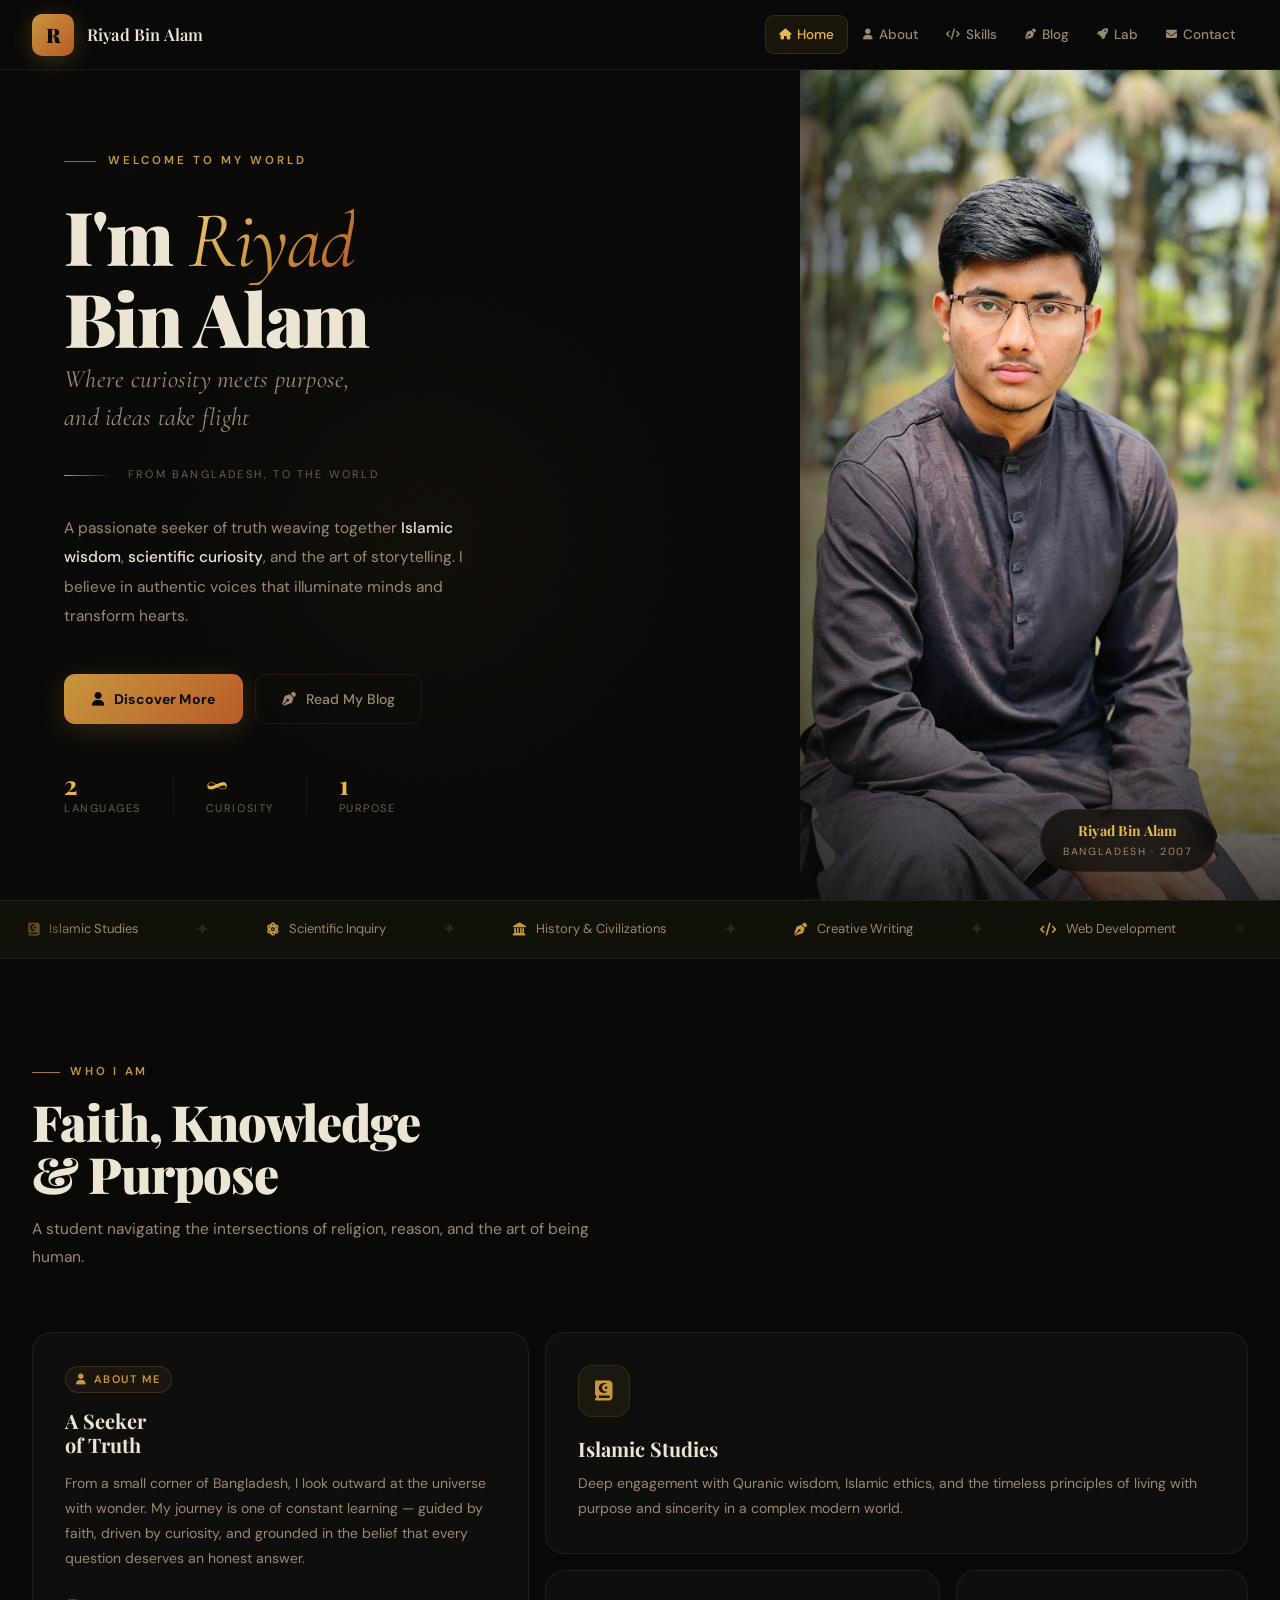
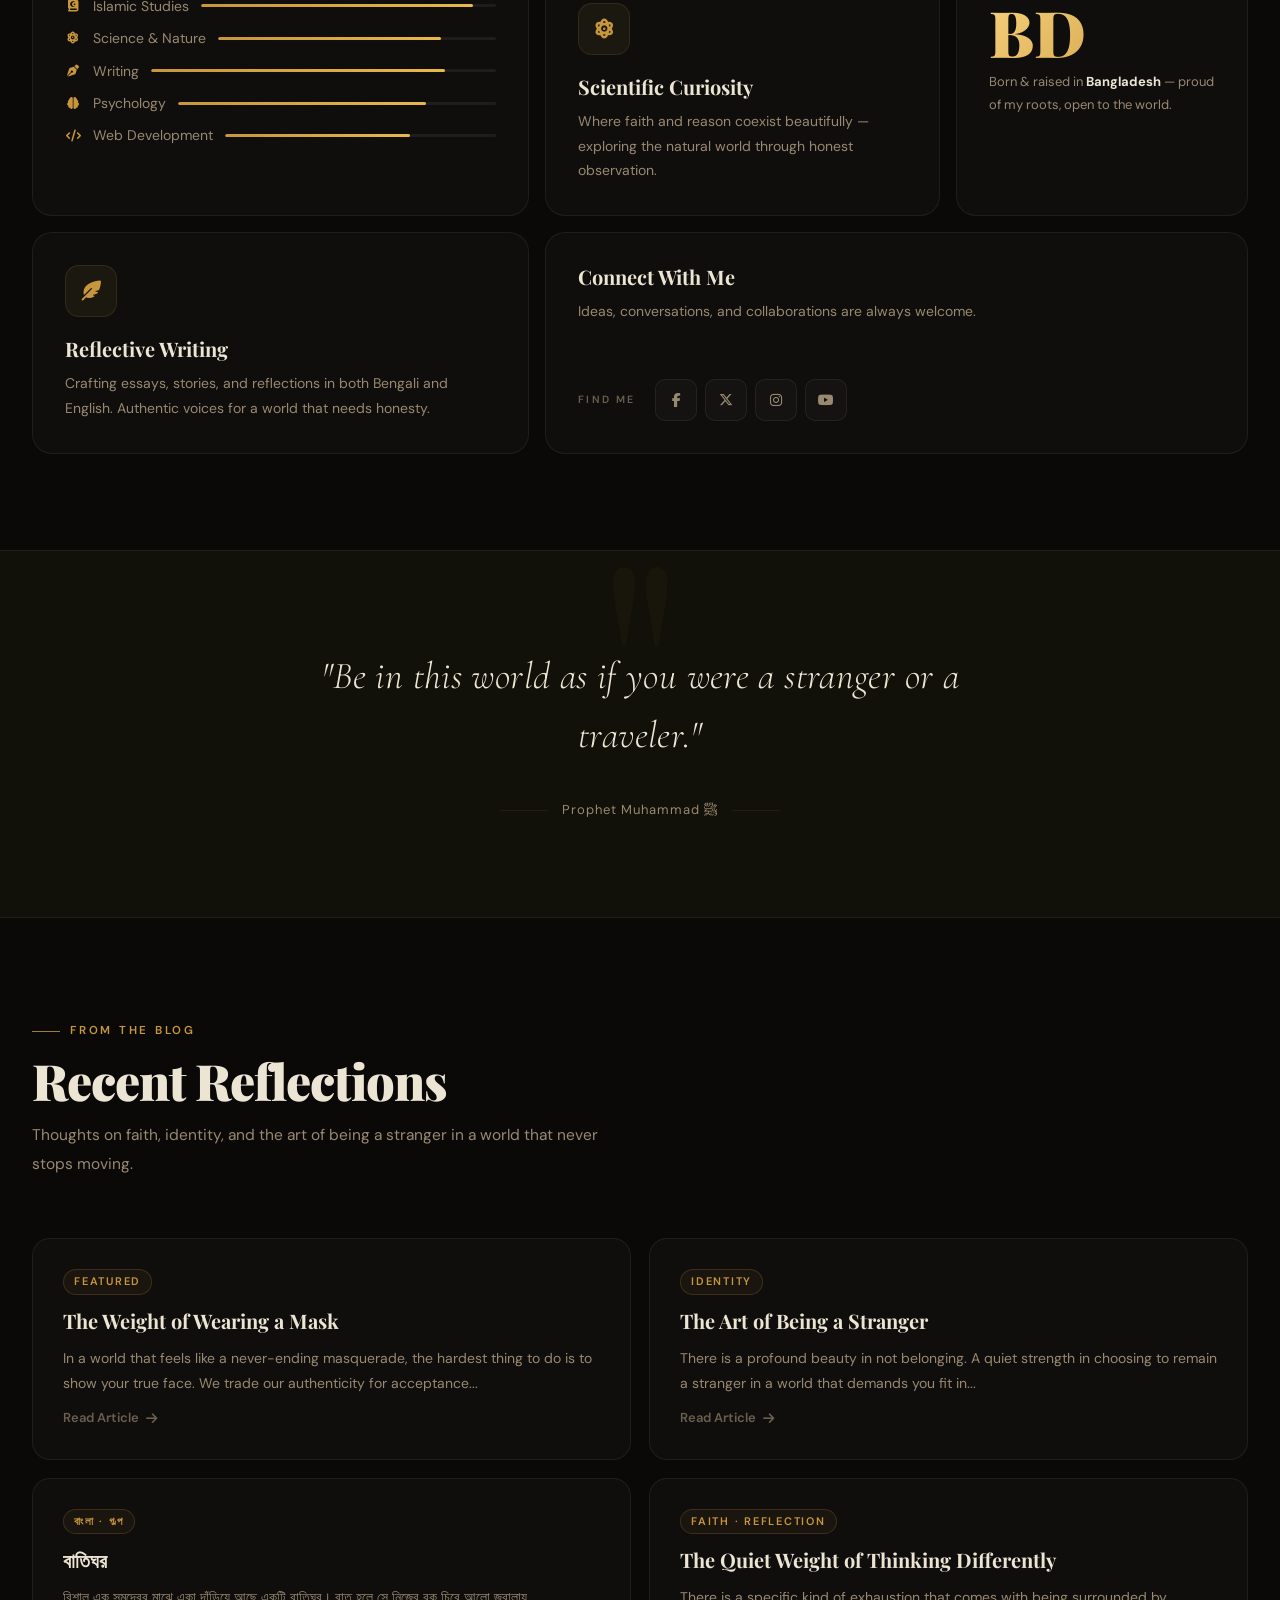
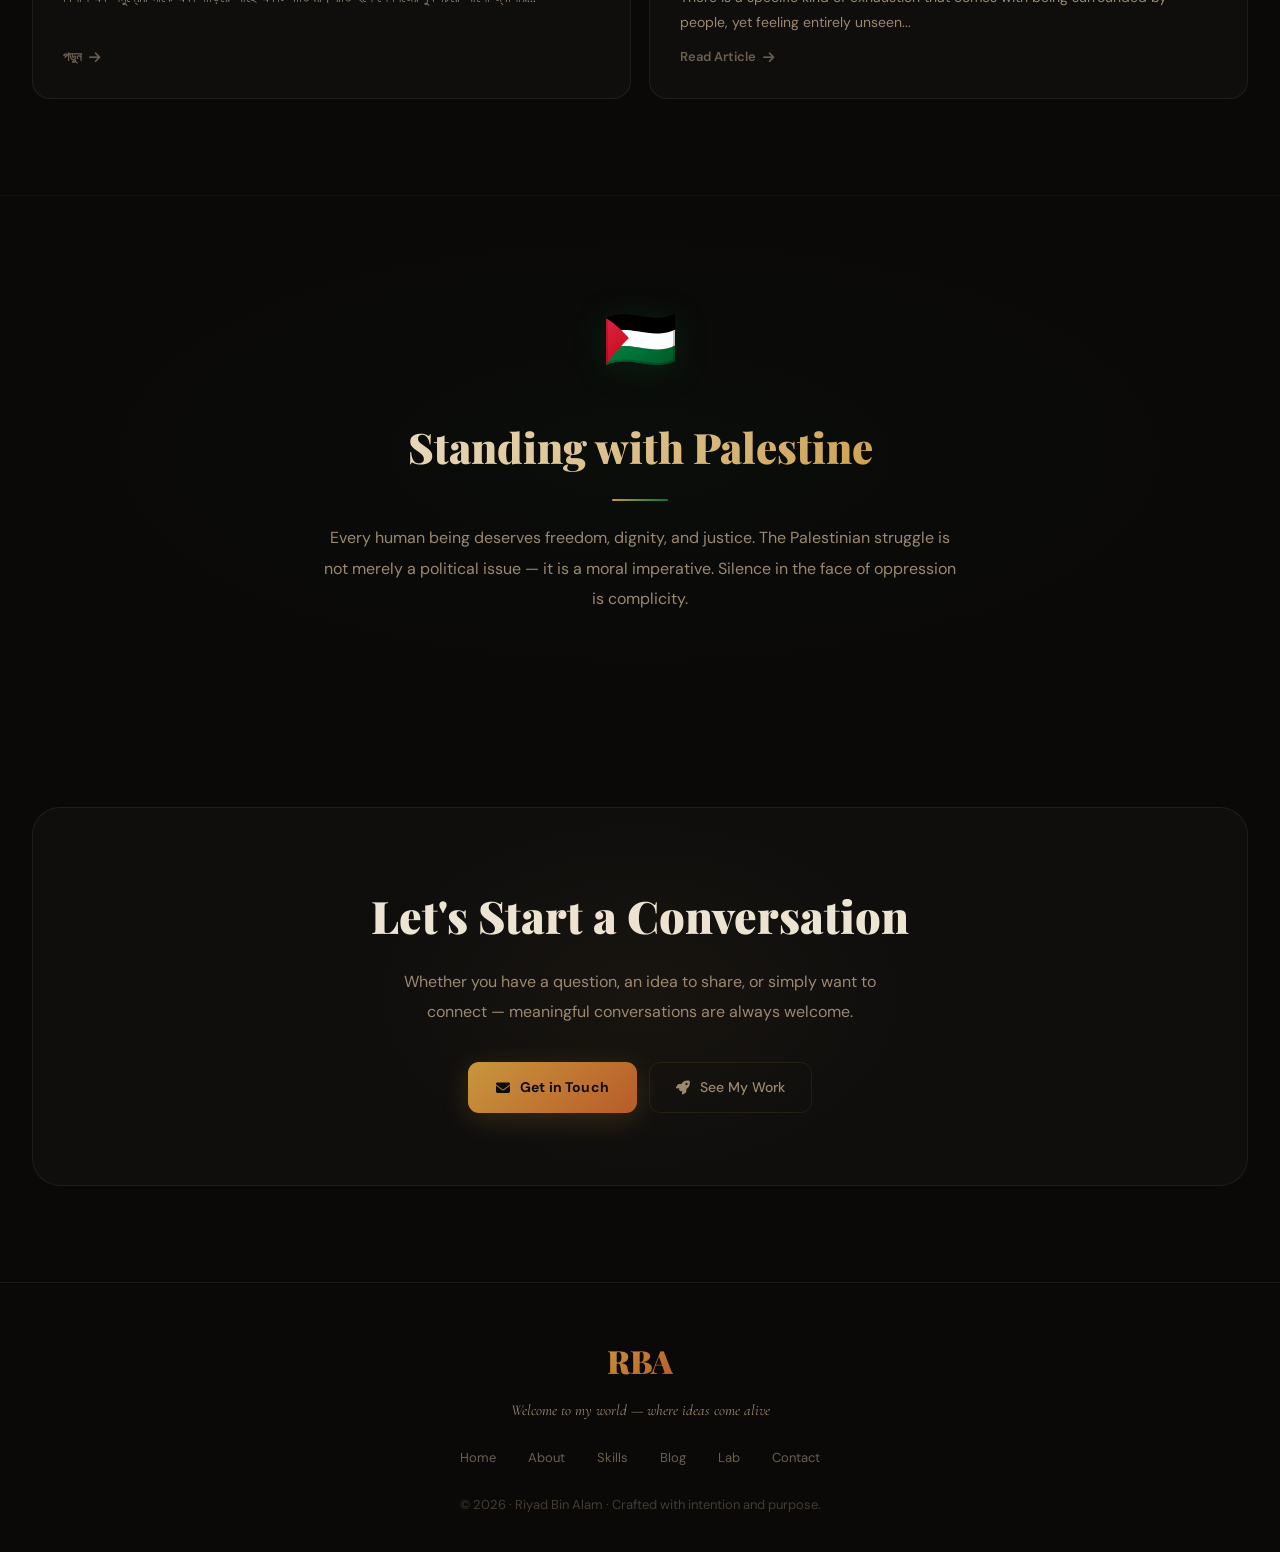
==== commit 6f6d04b5: "Update index.html" ====
--- a/index.html
+++ b/index.html
@@ -3,376 +3,734 @@
 <head>
 <meta charset="utf-8"/>
 <meta name="viewport" content="width=device-width,initial-scale=1"/>
-<title>Riyad Bin Alom — Welcome to My World</title>
-<link href="https://fonts.googleapis.com/css2?family=Playfair+Display:ital,wght@0,400;0,600;0,700;0,900;1,400;1,600&family=DM+Sans:wght@300;400;500;600&display=swap" rel="stylesheet">
+<title>Riyad Bin Alam — Welcome to My World</title>
+<link href="https://fonts.googleapis.com/css2?family=Playfair+Display:ital,wght@0,400;0,600;0,700;0,900;1,400;1,600&family=DM+Sans:wght@300;400;500;600&family=Cormorant+Garamond:ital,wght@0,300;0,400;0,600;1,300;1,400&display=swap" rel="stylesheet">
 <link rel="stylesheet" href="https://cdnjs.cloudflare.com/ajax/libs/font-awesome/6.6.0/css/all.min.css">
 <style>
+/* ══════════════════════════════════════
+   ROOT & RESET
+══════════════════════════════════════ */
 :root{
-  --bg:#0e0d0b;--bg2:#141210;--bg3:#1a1713;
-  --text:#e8e0d0;--muted:#a09080;--gold:#d4a843;--rust:#c0622a;
-  --border:rgba(212,168,67,0.12);--border2:rgba(232,224,208,0.06);
-  --card:rgba(255,255,255,0.025);--maxw:1280px;--nav-h:72px;
+  --bg:#0a0908;
+  --bg2:#111009;
+  --bg3:#18150f;
+  --bg4:#1e1a12;
+  --text:#ede5d4;
+  --muted:#9a8870;
+  --muted2:#6a5e4e;
+  --gold:#c8963c;
+  --gold2:#e8b84b;
+  --gold3:#f5d07a;
+  --rust:#b85a28;
+  --border:rgba(200,150,60,0.11);
+  --border2:rgba(237,229,212,0.07);
+  --card:rgba(255,255,255,0.022);
+  --maxw:1300px;
+  --nav-h:70px;
+  --radius:16px;
 }
 *{box-sizing:border-box;margin:0;padding:0;}
 html{scroll-behavior:smooth;}
-body{font-family:'DM Sans',system-ui,sans-serif;background:var(--bg);color:var(--text);line-height:1.6;overflow-x:hidden;}
-body::before{content:'';position:fixed;inset:0;background-image:url("data:image/svg+xml,%3Csvg viewBox='0 0 200 200' xmlns='http://www.w3.org/2000/svg'%3E%3Cfilter id='n'%3E%3CfeTurbulence type='fractalNoise' baseFrequency='0.85' numOctaves='4' stitchTiles='stitch'/%3E%3C/filter%3E%3Crect width='100%25' height='100%25' filter='url(%23n)' opacity='0.04'/%3E%3C/svg%3E");pointer-events:none;z-index:9999;opacity:0.35;}
+body{
+  font-family:'DM Sans',system-ui,sans-serif;
+  background:var(--bg);
+  color:var(--text);
+  line-height:1.6;
+  overflow-x:hidden;
+}
+
+/* Grain texture overlay */
+body::after{
+  content:'';position:fixed;inset:0;
+  background-image:url("data:image/svg+xml,%3Csvg viewBox='0 0 256 256' xmlns='http://www.w3.org/2000/svg'%3E%3Cfilter id='n'%3E%3CfeTurbulence type='fractalNoise' baseFrequency='0.9' numOctaves='4' stitchTiles='stitch'/%3E%3C/filter%3E%3Crect width='100%25' height='100%25' filter='url(%23n)' opacity='1'/%3E%3C/svg%3E");
+  pointer-events:none;z-index:9999;opacity:0.028;mix-blend-mode:overlay;
+}
+
 a{color:inherit;text-decoration:none;}
 img{display:block;max-width:100%;}
 
-/* ── NAVBAR ── */
-.navbar{position:sticky;top:0;z-index:200;height:var(--nav-h);display:flex;align-items:center;background:rgba(14,13,11,0.92);backdrop-filter:blur(20px);border-bottom:1px solid var(--border);}
-.nav-inner{max-width:var(--maxw);margin:0 auto;padding:0 28px;width:100%;display:flex;align-items:center;justify-content:space-between;gap:16px;}
-.nav-brand{display:flex;align-items:center;gap:12px;flex-shrink:0;}
-.nav-logo{width:42px;height:42px;border-radius:10px;background:linear-gradient(135deg,var(--gold),var(--rust));display:grid;place-items:center;font-family:'Playfair Display',serif;font-weight:900;font-size:20px;color:#0e0d0b;box-shadow:0 4px 20px rgba(212,168,67,0.25);}
-.nav-name{font-family:'Playfair Display',serif;font-weight:600;font-size:17px;white-space:nowrap;}
+/* ══════════════════════════════════════
+   NAVBAR
+══════════════════════════════════════ */
+.navbar{
+  position:sticky;top:0;z-index:200;
+  height:var(--nav-h);
+  display:flex;align-items:center;
+  background:rgba(10,9,8,0.88);
+  backdrop-filter:blur(24px);
+  border-bottom:1px solid var(--border);
+  transition:background .3s;
+}
+.nav-inner{
+  max-width:var(--maxw);margin:0 auto;padding:0 32px;
+  width:100%;display:flex;align-items:center;
+  justify-content:space-between;gap:16px;
+}
+.nav-brand{display:flex;align-items:center;gap:13px;flex-shrink:0;}
+.nav-logo{
+  width:42px;height:42px;border-radius:10px;
+  background:linear-gradient(135deg,var(--gold),var(--rust));
+  display:grid;place-items:center;
+  font-family:'Playfair Display',serif;
+  font-weight:900;font-size:20px;color:#0a0908;
+  box-shadow:0 4px 22px rgba(200,150,60,0.28);
+  flex-shrink:0;
+}
+.nav-name{
+  font-family:'Playfair Display',serif;
+  font-weight:600;font-size:16.5px;
+  white-space:nowrap;letter-spacing:.01em;
+}
 .nav-links{display:flex;align-items:center;gap:2px;}
-.nav-links a{display:inline-flex;align-items:center;gap:6px;padding:8px 13px;border-radius:8px;font-size:13.5px;font-weight:500;color:var(--muted);transition:all .2s;white-space:nowrap;}
+.nav-links a{
+  display:inline-flex;align-items:center;gap:6px;
+  padding:8px 13px;border-radius:9px;
+  font-size:13.5px;font-weight:500;
+  color:var(--muted);transition:all .2s;
+  white-space:nowrap;
+}
 .nav-links a i{font-size:11px;}
 .nav-links a:hover{color:var(--text);background:var(--card);}
-.nav-links a.active{color:var(--gold);background:rgba(212,168,67,0.08);border:1px solid rgba(212,168,67,0.15);}
-.nav-ham{display:none;background:none;border:1px solid var(--border);color:var(--muted);width:42px;height:42px;border-radius:8px;cursor:pointer;font-size:16px;transition:all .2s;place-items:center;}
-.nav-ham:hover{color:var(--gold);border-color:var(--gold);}
-
-/* ── MOBILE MENU ── */
-.mobile-menu{display:none;position:fixed;inset:0;top:var(--nav-h);background:rgba(14,13,11,0.98);backdrop-filter:blur(20px);z-index:150;flex-direction:column;padding:24px;gap:6px;border-top:1px solid var(--border);overflow-y:auto;}
+.nav-links a.active{
+  color:var(--gold2);
+  background:rgba(200,150,60,0.09);
+  border:1px solid rgba(200,150,60,0.18);
+}
+.nav-ham{
+  display:none;background:none;
+  border:1px solid var(--border);
+  color:var(--muted);width:42px;height:42px;
+  border-radius:9px;cursor:pointer;font-size:16px;
+  transition:all .2s;place-items:center;
+}
+.nav-ham:hover{color:var(--gold2);border-color:var(--gold);}
+
+/* Mobile menu */
+.mobile-menu{
+  display:none;position:fixed;
+  inset:0;top:var(--nav-h);
+  background:rgba(10,9,8,0.98);
+  backdrop-filter:blur(28px);
+  z-index:150;flex-direction:column;
+  padding:24px;gap:5px;
+  border-top:1px solid var(--border);
+  overflow-y:auto;
+}
 .mobile-menu.open{display:flex;}
-.mobile-menu a{display:flex;align-items:center;gap:14px;padding:15px 18px;border-radius:12px;font-size:16px;font-weight:500;color:var(--muted);border:1px solid transparent;transition:all .2s;}
+.mobile-menu a{
+  display:flex;align-items:center;gap:14px;
+  padding:15px 18px;border-radius:12px;
+  font-size:15.5px;font-weight:500;
+  color:var(--muted);border:1px solid transparent;
+  transition:all .2s;
+}
 .mobile-menu a i{width:20px;text-align:center;color:var(--gold);}
-.mobile-menu a:hover,.mobile-menu a.active{color:var(--gold);border-color:var(--border);background:var(--card);}
-.mobile-divider{height:1px;background:var(--border2);margin:8px 0;}
-
-/* ── HERO ── */
+.mobile-menu a:hover,.mobile-menu a.active{
+  color:var(--gold2);border-color:var(--border);
+  background:var(--card);
+}
+.mob-div{height:1px;background:var(--border2);margin:6px 0;}
+
+/* ══════════════════════════════════════
+   HERO
+══════════════════════════════════════ */
 .hero{
   min-height:calc(100vh - var(--nav-h));
   display:grid;
-  grid-template-columns:1fr 500px;
-  gap:0;
+  grid-template-columns:1fr 480px;
   align-items:stretch;
   overflow:hidden;
-}
-
-/* Left text panel */
+  position:relative;
+}
+
+/* Ambient background glow */
+.hero::before{
+  content:'';position:absolute;
+  top:20%;left:10%;
+  width:600px;height:600px;
+  background:radial-gradient(circle,rgba(200,150,60,0.04) 0%,transparent 65%);
+  pointer-events:none;z-index:0;
+  animation:glow 8s ease-in-out infinite alternate;
+}
+@keyframes glow{
+  from{opacity:.5;transform:translate(0,0) scale(1);}
+  to{opacity:1;transform:translate(30px,20px) scale(1.05);}
+}
+
+/* Left text */
 .hero-text{
-  display:flex;
-  flex-direction:column;
+  display:flex;flex-direction:column;
   justify-content:center;
-  padding:80px 60px;
-  max-width:680px;
-}
+  padding:80px 64px;
+  position:relative;z-index:1;
+}
+
 .hero-eyebrow{
-  display:inline-flex;align-items:center;gap:10px;
-  font-size:12px;font-weight:600;letter-spacing:0.22em;text-transform:uppercase;
-  color:var(--gold);margin-bottom:24px;
-  opacity:0;animation:fadeUp .7s ease .1s forwards;
-}
-.hero-eyebrow::before{content:'';width:28px;height:1px;background:var(--gold);}
+  display:inline-flex;align-items:center;gap:12px;
+  font-size:11.5px;font-weight:600;
+  letter-spacing:.26em;text-transform:uppercase;
+  color:var(--gold);margin-bottom:28px;
+  opacity:0;animation:fadeUp .7s ease .08s forwards;
+}
+.hero-eyebrow .line{width:32px;height:1px;background:var(--gold);opacity:.7;}
+
 .hero-h1{
   font-family:'Playfair Display',serif;
-  font-size:clamp(48px,5.5vw,80px);
+  font-size:clamp(46px,5.8vw,82px);
   font-weight:900;line-height:1.0;
-  letter-spacing:-0.02em;
-  margin-bottom:8px;
-  opacity:0;animation:fadeUp .7s ease .2s forwards;
-}
-.hero-h1 .gold{background:linear-gradient(135deg,var(--gold),var(--rust));-webkit-background-clip:text;-webkit-text-fill-color:transparent;}
-.hero-tagline{
-  font-family:'Playfair Display',serif;
+  letter-spacing:-.025em;
+  margin-bottom:6px;
+  opacity:0;animation:fadeUp .7s ease .18s forwards;
+}
+.hero-h1 em{
+  font-style:italic;font-weight:400;
+  font-family:'Cormorant Garamond',serif;
+  font-size:1.08em;
+}
+.hero-h1 .gold{
+  background:linear-gradient(125deg,var(--gold3),var(--gold),var(--rust));
+  -webkit-background-clip:text;-webkit-text-fill-color:transparent;
+  background-clip:text;
+}
+
+.hero-subtitle{
+  font-family:'Cormorant Garamond',serif;
   font-style:italic;
-  font-size:clamp(16px,2vw,22px);
+  font-size:clamp(18px,2.2vw,25px);
   color:var(--muted);
-  margin-bottom:28px;
-  opacity:0;animation:fadeUp .7s ease .3s forwards;
-}
+  line-height:1.5;
+  margin-bottom:30px;
+  opacity:0;animation:fadeUp .7s ease .28s forwards;
+  letter-spacing:.01em;
+}
+
+/* Divider line */
+.hero-div{
+  display:flex;align-items:center;gap:16px;
+  margin-bottom:30px;
+  opacity:0;animation:fadeUp .7s ease .36s forwards;
+}
+.hero-div span{width:48px;height:1px;background:linear-gradient(to right,var(--gold),transparent);}
+.hero-div small{
+  font-size:11px;letter-spacing:.2em;
+  text-transform:uppercase;color:var(--muted2);
+}
+
 .hero-desc{
-  font-size:16px;color:var(--muted);
-  line-height:1.85;max-width:480px;
-  margin-bottom:40px;
-  opacity:0;animation:fadeUp .7s ease .4s forwards;
-}
-.hero-desc strong{color:var(--text);}
-
-/* CTA buttons */
+  font-size:15.5px;color:var(--muted);
+  line-height:1.9;max-width:440px;
+  margin-bottom:42px;
+  opacity:0;animation:fadeUp .7s ease .44s forwards;
+}
+.hero-desc strong{color:var(--text);font-weight:500;}
+
+/* CTA */
 .hero-cta{
   display:flex;gap:12px;flex-wrap:wrap;
-  margin-bottom:44px;
-  opacity:0;animation:fadeUp .7s ease .5s forwards;
-}
-.btn-gold{
-  display:inline-flex;align-items:center;gap:9px;
-  padding:14px 28px;border-radius:10px;
+  margin-bottom:48px;
+  opacity:0;animation:fadeUp .7s ease .54s forwards;
+}
+.btn-primary{
+  display:inline-flex;align-items:center;gap:10px;
+  padding:14px 28px;border-radius:11px;
   background:linear-gradient(135deg,var(--gold),var(--rust));
-  color:#0e0d0b;font-weight:700;font-size:14px;
-  transition:all .25s;border:none;cursor:pointer;
-}
-.btn-gold:hover{transform:translateY(-2px);box-shadow:0 14px 36px rgba(212,168,67,0.3);}
-.btn-outline{
-  display:inline-flex;align-items:center;gap:9px;
-  padding:13px 26px;border-radius:10px;
+  color:#0a0908;font-weight:700;font-size:14px;
+  transition:all .28s;border:none;cursor:pointer;
+  letter-spacing:.01em;
+  box-shadow:0 6px 28px rgba(200,150,60,0.2);
+}
+.btn-primary:hover{
+  transform:translateY(-3px);
+  box-shadow:0 14px 40px rgba(200,150,60,0.32);
+}
+.btn-ghost{
+  display:inline-flex;align-items:center;gap:10px;
+  padding:13px 26px;border-radius:11px;
   border:1px solid var(--border);
   color:var(--muted);font-weight:500;font-size:14px;
-  transition:all .25s;
-}
-.btn-outline:hover{color:var(--gold);border-color:rgba(212,168,67,0.4);}
-
-/* Social row */
-.hero-socials{
-  display:flex;align-items:center;gap:20px;
-  opacity:0;animation:fadeUp .7s ease .6s forwards;
-}
-.social-label{font-size:11px;font-weight:600;letter-spacing:0.18em;text-transform:uppercase;color:var(--muted);}
-.social-icons{display:flex;gap:8px;}
+  transition:all .28s;
+}
+.btn-ghost:hover{
+  color:var(--gold2);
+  border-color:rgba(200,150,60,0.35);
+  background:rgba(200,150,60,0.04);
+}
+
+/* Stats row */
+.hero-stats{
+  display:flex;gap:32px;flex-wrap:wrap;
+  opacity:0;animation:fadeUp .7s ease .62s forwards;
+}
+.stat{display:flex;flex-direction:column;gap:2px;}
+.stat-n{
+  font-family:'Playfair Display',serif;
+  font-size:26px;font-weight:700;
+  color:var(--gold2);line-height:1;
+}
+.stat-l{font-size:11px;letter-spacing:.14em;text-transform:uppercase;color:var(--muted2);}
+.stat-sep{width:1px;background:var(--border2);align-self:stretch;margin:4px 0;}
+
+/* Right: Image panel */
+.hero-img{
+  position:relative;overflow:hidden;
+  background:var(--bg2);
+}
+.hero-img img{
+  width:100%;height:100%;
+  object-fit:cover;object-position:center top;
+  display:block;transition:transform .7s ease;
+}
+.hero-img:hover img{transform:scale(1.04);}
+
+/* Gradient overlays on image */
+.hero-img-ov{
+  position:absolute;inset:0;
+  background:
+    linear-gradient(to right, rgba(10,9,8,.55) 0%, rgba(10,9,8,.1) 22%, transparent 40%),
+    linear-gradient(to top, rgba(10,9,8,.75) 0%, rgba(10,9,8,.2) 28%, transparent 52%);
+  pointer-events:none;z-index:1;
+}
+
+/* Name tag on image */
+.img-nametag{
+  position:absolute;bottom:28px;left:50%;
+  transform:translateX(-50%);
+  z-index:2;
+  background:rgba(10,9,8,0.72);
+  backdrop-filter:blur(16px);
+  border:1px solid var(--border);
+  border-radius:40px;
+  padding:10px 22px;
+  display:flex;flex-direction:column;align-items:center;gap:2px;
+  white-space:nowrap;
+  animation:fadeUp .8s ease .9s both;
+}
+.img-nametag .n1{
+  font-family:'Playfair Display',serif;
+  font-size:14px;font-weight:700;color:var(--gold2);letter-spacing:.02em;
+}
+.img-nametag .n2{
+  font-size:10.5px;color:var(--muted);letter-spacing:.16em;text-transform:uppercase;
+}
+
+/* ══════════════════════════════════════
+   TICKER / MARQUEE STRIP
+══════════════════════════════════════ */
+.ticker{
+  background:var(--bg2);
+  border-top:1px solid var(--border2);
+  border-bottom:1px solid var(--border2);
+  padding:14px 0;
+  overflow:hidden;
+  position:relative;
+}
+.ticker::before,.ticker::after{
+  content:'';position:absolute;top:0;bottom:0;width:80px;z-index:2;
+}
+.ticker::before{left:0;background:linear-gradient(to right,var(--bg2),transparent);}
+.ticker::after{right:0;background:linear-gradient(to left,var(--bg2),transparent);}
+
+.ticker-track{
+  display:flex;gap:0;
+  width:max-content;
+  animation:ticker 28s linear infinite;
+}
+@keyframes ticker{from{transform:translateX(0);}to{transform:translateX(-50%);}}
+.ticker-track:hover{animation-play-state:paused;}
+
+.tick-item{
+  display:inline-flex;align-items:center;gap:10px;
+  padding:0 28px;font-size:13px;color:var(--muted);
+  white-space:nowrap;
+}
+.tick-item i{color:var(--gold);font-size:13px;}
+.tick-sep{color:var(--muted2);font-size:18px;opacity:.3;}
+
+/* ══════════════════════════════════════
+   SECTIONS
+══════════════════════════════════════ */
+.section{padding:96px 0;}
+.wrap{max-width:var(--maxw);margin:0 auto;padding:0 32px;}
+
+.sec-eye{
+  display:inline-flex;align-items:center;gap:10px;
+  font-size:11.5px;font-weight:600;
+  letter-spacing:.24em;text-transform:uppercase;
+  color:var(--gold);margin-bottom:14px;
+}
+.sec-eye::before{content:'';width:28px;height:1px;background:var(--gold);opacity:.8;}
+
+.sec-h2{
+  font-family:'Playfair Display',serif;
+  font-size:clamp(30px,4vw,50px);
+  font-weight:900;line-height:1.05;
+  letter-spacing:-.022em;margin-bottom:14px;
+}
+.sec-p{
+  color:var(--muted);font-size:15.5px;
+  max-width:52ch;line-height:1.85;margin-bottom:60px;
+}
+
+/* ── ABOUT BENTO ── */
+.bento{
+  display:grid;
+  grid-template-columns:repeat(12,1fr);
+  grid-template-rows:auto;
+  gap:16px;
+}
+.bento-card{
+  background:var(--card);
+  border:1px solid var(--border2);
+  border-radius:20px;
+  padding:32px;
+  transition:all .3s ease;
+  position:relative;overflow:hidden;
+}
+.bento-card:hover{
+  border-color:var(--border);
+  transform:translateY(-4px);
+  box-shadow:0 20px 52px rgba(0,0,0,.36);
+}
+.bento-card::after{
+  content:'';position:absolute;
+  top:0;left:0;right:0;height:1px;
+  background:linear-gradient(90deg,transparent,rgba(200,150,60,0.28),transparent);
+  opacity:0;transition:opacity .3s;
+}
+.bento-card:hover::after{opacity:1;}
+
+/* Bento grid layout */
+.bc1{grid-column:span 5;grid-row:span 2;}
+.bc2{grid-column:span 7;}
+.bc3{grid-column:span 4;}
+.bc4{grid-column:span 3;}
+.bc5{grid-column:span 5;}
+.bc6{grid-column:span 7;}
+
+.bento-icon{
+  width:52px;height:52px;border-radius:14px;
+  background:rgba(200,150,60,0.07);
+  border:1px solid rgba(200,150,60,0.14);
+  display:grid;place-items:center;
+  color:var(--gold);font-size:20px;
+  margin-bottom:20px;
+}
+.bento-h{
+  font-family:'Playfair Display',serif;
+  font-size:20px;font-weight:700;
+  margin-bottom:10px;line-height:1.2;
+}
+.bento-p{font-size:14px;color:var(--muted);line-height:1.78;}
+.bento-num{
+  font-family:'Playfair Display',serif;
+  font-size:64px;font-weight:900;
+  line-height:.9;
+  background:linear-gradient(135deg,var(--gold3),var(--gold));
+  -webkit-background-clip:text;-webkit-text-fill-color:transparent;
+  background-clip:text;
+  margin-bottom:10px;
+}
+.bento-tag{
+  display:inline-flex;align-items:center;gap:6px;
+  font-size:11px;font-weight:600;letter-spacing:.14em;
+  text-transform:uppercase;color:var(--gold);
+  padding:4px 10px;border-radius:20px;
+  border:1px solid rgba(200,150,60,.2);
+  background:rgba(200,150,60,.06);
+  margin-bottom:16px;
+}
+.interest-list{
+  display:flex;flex-direction:column;gap:10px;
+  margin-top:14px;
+}
+.int-item{
+  display:flex;align-items:center;gap:12px;
+  font-size:14px;color:var(--muted);
+}
+.int-item i{color:var(--gold);width:16px;text-align:center;font-size:12px;}
+.int-bar{
+  flex:1;height:3px;border-radius:3px;
+  background:var(--border2);overflow:hidden;
+  margin-left:auto;width:80px;flex-shrink:0;
+}
+.int-fill{
+  height:100%;border-radius:3px;
+  background:linear-gradient(to right,var(--gold),var(--gold2));
+}
+
+/* ── QUOTE ── */
+.quote-sect{
+  padding:96px 0;
+  background:var(--bg2);
+  border-top:1px solid var(--border2);
+  border-bottom:1px solid var(--border2);
+  position:relative;overflow:hidden;
+}
+.quote-sect::before{
+  content:'"';position:absolute;
+  top:-40px;left:50%;transform:translateX(-50%);
+  font-family:'Playfair Display',serif;
+  font-size:300px;line-height:1;
+  color:rgba(200,150,60,0.04);
+  pointer-events:none;user-select:none;
+}
+.quote-inner{
+  max-width:800px;margin:0 auto;padding:0 32px;
+  text-align:center;position:relative;z-index:1;
+}
+.q-text{
+  font-family:'Cormorant Garamond',serif;
+  font-style:italic;
+  font-size:clamp(22px,3.5vw,38px);
+  color:var(--text);
+  line-height:1.55;
+  margin-bottom:28px;
+  font-weight:300;
+  letter-spacing:.01em;
+}
+.q-src{
+  display:inline-flex;align-items:center;gap:14px;
+  font-size:13px;color:var(--muted);letter-spacing:.08em;
+}
+.q-src::before,.q-src::after{
+  content:'';width:48px;height:1px;background:var(--border);
+}
+
+/* ── BLOG CARDS ── */
+.blog-grid{display:grid;grid-template-columns:repeat(2,1fr);gap:18px;}
+.blog-card{
+  background:var(--card);
+  border:1px solid var(--border2);
+  border-radius:18px;
+  padding:30px;
+  transition:all .3s;
+  display:flex;flex-direction:column;gap:13px;
+  cursor:pointer;
+}
+.blog-card:hover{
+  border-color:var(--border);
+  transform:translateY(-5px);
+  box-shadow:0 22px 55px rgba(0,0,0,.38);
+}
+.blog-tag{
+  display:inline-flex;align-items:center;gap:6px;
+  font-size:11px;font-weight:600;letter-spacing:.16em;
+  text-transform:uppercase;color:var(--gold);
+  padding:3px 10px;border-radius:20px;
+  border:1px solid rgba(200,150,60,.2);
+  background:rgba(200,150,60,.06);width:fit-content;
+}
+.blog-h{
+  font-family:'Playfair Display',serif;
+  font-size:20px;font-weight:700;line-height:1.25;
+  color:var(--text);transition:color .2s;
+}
+.blog-card:hover .blog-h{color:var(--gold2);}
+.blog-p{font-size:14px;color:var(--muted);line-height:1.75;flex:1;}
+.blog-link{
+  display:inline-flex;align-items:center;gap:7px;
+  font-size:13px;font-weight:600;
+  color:var(--muted2);transition:all .22s;width:fit-content;
+}
+.blog-card:hover .blog-link{color:var(--gold);gap:11px;}
+
+/* ── PALESTINE ── */
+.pal-sect{
+  padding:96px 0;
+  position:relative;overflow:hidden;
+  border-top:1px solid rgba(0,120,55,.12);
+}
+.pal-sect::before{
+  content:'';position:absolute;inset:0;
+  background:radial-gradient(ellipse at center,rgba(0,120,55,.04) 0%,transparent 65%);
+  pointer-events:none;
+}
+.pal-inner{
+  max-width:700px;margin:0 auto;
+  padding:0 32px;text-align:center;
+  position:relative;z-index:1;
+}
+.pal-flag{
+  font-size:60px;margin:0 auto 26px;display:inline-block;
+  filter:drop-shadow(0 4px 16px rgba(0,120,55,.2));
+  animation:sway 5s ease-in-out infinite;
+}
+@keyframes sway{
+  0%,100%{transform:rotate(-3deg);}
+  50%{transform:rotate(3deg) scale(1.06);}
+}
+.pal-h{
+  font-family:'Playfair Display',serif;
+  font-size:clamp(26px,4vw,42px);
+  font-weight:900;margin-bottom:18px;
+  background:linear-gradient(135deg,var(--text),var(--gold));
+  -webkit-background-clip:text;-webkit-text-fill-color:transparent;
+  background-clip:text;
+}
+.pal-div{
+  width:56px;height:2px;
+  background:linear-gradient(90deg,var(--gold),#007A3D);
+  margin:0 auto 22px;border-radius:2px;
+}
+.pal-p{font-size:16px;color:var(--muted);line-height:1.9;}
+
+/* ── CTA ── */
+.cta-sect{padding:96px 0;}
+.cta-card{
+  background:var(--card);
+  border:1px solid var(--border2);
+  border-radius:28px;
+  padding:72px 64px;
+  text-align:center;
+  position:relative;overflow:hidden;
+}
+.cta-card::before{
+  content:'';position:absolute;
+  top:50%;left:50%;
+  width:600px;height:400px;
+  background:radial-gradient(ellipse,rgba(200,150,60,.05) 0%,transparent 65%);
+  transform:translate(-50%,-50%);pointer-events:none;
+}
+.cta-h{
+  font-family:'Playfair Display',serif;
+  font-size:clamp(28px,3.5vw,46px);
+  font-weight:900;margin-bottom:16px;
+}
+.cta-p{
+  font-size:16px;color:var(--muted);
+  max-width:48ch;margin:0 auto 36px;line-height:1.85;
+}
+.cta-btns{display:flex;gap:12px;justify-content:center;flex-wrap:wrap;}
+
+/* ── FOOTER ── */
+.footer{
+  padding:52px 0 36px;
+  border-top:1px solid var(--border2);
+}
+.footer-inner{
+  max-width:var(--maxw);margin:0 auto;
+  padding:0 32px;
+  display:flex;flex-direction:column;
+  align-items:center;gap:20px;
+}
+.footer-logo{
+  font-family:'Playfair Display',serif;
+  font-size:32px;font-weight:900;
+  background:linear-gradient(135deg,var(--gold),var(--rust));
+  -webkit-background-clip:text;-webkit-text-fill-color:transparent;
+  background-clip:text;
+  letter-spacing:-.01em;
+  /* SECRET LINK — styled to look like plain text */
+  cursor:default;
+  user-select:none;
+}
+.footer-logo:hover{
+  /* No change — invisible as a link */
+  -webkit-text-fill-color:transparent;
+}
+.footer-tag{
+  font-family:'Cormorant Garamond',serif;
+  font-style:italic;font-size:15px;
+  color:var(--muted);margin-top:-8px;
+}
+.footer-links{
+  display:flex;justify-content:center;
+  gap:4px;flex-wrap:wrap;
+}
+.footer-links a{
+  font-size:13px;padding:6px 14px;
+  border-radius:8px;color:var(--muted2);
+  transition:all .2s;
+}
+.footer-links a:hover{color:var(--gold);background:var(--card);}
+.footer-copy{
+  font-size:13px;color:rgba(154,136,112,.4);
+  text-align:center;line-height:1.6;
+}
+
+/* ══════════════════════════════════════
+   SOCIAL ICONS
+══════════════════════════════════════ */
+.socials{display:flex;align-items:center;gap:20px;}
+.soc-label{
+  font-size:10.5px;font-weight:600;
+  letter-spacing:.2em;text-transform:uppercase;
+  color:var(--muted2);
+}
+.soc-row{display:flex;gap:8px;}
 .soc-ic{
   width:42px;height:42px;border-radius:10px;
   border:1px solid var(--border2);
   display:grid;place-items:center;
-  color:var(--muted);font-size:15px;
+  color:var(--muted);font-size:14px;
   transition:all .22s;background:var(--card);
 }
-.soc-ic:hover{color:var(--gold);border-color:var(--border);transform:translateY(-2px);}
-
-/* Right image panel - Adjusted for better sizing */
-.hero-img{
-  position:relative;
-  overflow:hidden;
-  background:var(--bg2);
-  height: 100%;
-}
-.hero-img img{
-  width:100%;
-  height:100%;
-  object-fit:cover;
-  object-position: center top;
-  display:block;
-  transition:transform .6s ease;
-}
-.hero-img:hover img{transform:scale(1.03);}
-.hero-img-overlay{
-  position:absolute;inset:0;
-  background:linear-gradient(to right, rgba(14,13,11,0.3) 0%, transparent 20%, transparent 80%, rgba(14,13,11,0.2) 100%),
-             linear-gradient(to top, rgba(14,13,11,0.7) 0%, transparent 30%);
-  pointer-events:none;
-}
-
-/* ── INTRO STRIP ── */
-.intro-strip{
-  background:var(--bg2);
-  border-top:1px solid var(--border2);
-  border-bottom:1px solid var(--border2);
-  padding:28px 0;
-}
-.intro-strip-inner{
-  max-width:var(--maxw);margin:0 auto;padding:0 28px;
-  display:flex;align-items:center;justify-content:center;
-  gap:40px;flex-wrap:wrap;
-}
-.strip-item{
-  display:flex;align-items:center;gap:12px;
-  font-size:14px;color:var(--muted);
-}
-.strip-item i{color:var(--gold);font-size:16px;}
-.strip-divider{width:1px;height:20px;background:var(--border2);}
-
-/* ── FEATURES SECTION ── */
-.section{padding:80px 0;}
-.wrap{max-width:var(--maxw);margin:0 auto;padding:0 28px;}
-.section-eye{
-  display:inline-flex;align-items:center;gap:10px;
-  font-size:12px;font-weight:600;letter-spacing:0.2em;text-transform:uppercase;
-  color:var(--gold);margin-bottom:16px;
-}
-.section-eye::before{content:'';width:28px;height:1px;background:var(--gold);}
-.section-h2{
-  font-family:'Playfair Display',serif;
-  font-size:clamp(32px,4vw,52px);
-  font-weight:900;line-height:1.05;
-  letter-spacing:-0.02em;margin-bottom:12px;
-}
-.section-sub{color:var(--muted);font-size:15.5px;max-width:55ch;margin-bottom:56px;line-height:1.8;}
-
-/* Feature cards */
-.feature-grid{display:grid;grid-template-columns:repeat(3,1fr);gap:20px;}
-.feature-card{
-  background:var(--card);
-  border:1px solid var(--border2);
-  border-radius:20px;
-  padding:32px;
-  transition:all .3s;
-  position:relative;overflow:hidden;
-}
-.feature-card::before{
-  content:'';position:absolute;top:0;left:0;right:0;
-  height:2px;
-  background:linear-gradient(90deg,var(--gold),var(--rust));
-  transform:scaleX(0);transform-origin:left;
-  transition:transform .35s ease;
-}
-.feature-card:hover{border-color:var(--border);transform:translateY(-6px);box-shadow:0 24px 60px rgba(0,0,0,0.4);}
-.feature-card:hover::before{transform:scaleX(1);}
-.feature-icon{
-  width:52px;height:52px;border-radius:14px;
-  background:rgba(212,168,67,0.07);
-  border:1px solid rgba(212,168,67,0.14);
-  display:grid;place-items:center;
-  color:var(--gold);font-size:20px;
-  margin-bottom:22px;
-}
-.feature-h3{font-family:'Playfair Display',serif;font-size:20px;font-weight:700;margin-bottom:10px;}
-.feature-p{font-size:14px;color:var(--muted);line-height:1.75;}
-
-/* ── QUOTE ── */
-.quote-section{
-  padding:80px 0;
-  background:var(--bg2);
-  border-top:1px solid var(--border2);
-  border-bottom:1px solid var(--border2);
-}
-.quote-inner{
-  max-width:780px;margin:0 auto;padding:0 28px;
-  text-align:center;
-}
-.quote-mark{
-  font-family:'Playfair Display',serif;
-  font-size:80px;line-height:.8;
-  color:rgba(212,168,67,0.15);
-  margin-bottom:16px;
-  display:block;
-}
-.quote-text{
-  font-family:'Playfair Display',serif;
-  font-style:italic;
-  font-size:clamp(22px,3vw,32px);
-  color:var(--text);
-  line-height:1.5;
-  margin-bottom:20px;
-}
-.quote-src{
-  font-size:14px;color:var(--muted);
-  display:flex;align-items:center;justify-content:center;gap:10px;
-}
-.quote-src::before,.quote-src::after{content:'';flex:1;max-width:60px;height:1px;background:var(--border);}
-
-/* ── RECENT WRITINGS ── */
-.writings-grid{display:grid;grid-template-columns:repeat(2,1fr);gap:20px;}
-.writing-card{
-  background:var(--card);
-  border:1px solid var(--border2);
-  border-radius:16px;
-  padding:28px;
-  transition:all .3s;
-  display:flex;flex-direction:column;gap:12px;
-}
-.writing-card:hover{border-color:var(--border);transform:translateY(-4px);}
-.writing-tag{
-  display:inline-flex;align-items:center;gap:6px;
-  font-size:11px;font-weight:600;letter-spacing:0.16em;text-transform:uppercase;
-  color:var(--gold);padding:3px 10px;border-radius:20px;
-  border:1px solid rgba(212,168,67,0.2);background:rgba(212,168,67,0.06);
-  width:fit-content;
-}
-.writing-h{font-family:'Playfair Display',serif;font-size:20px;font-weight:700;line-height:1.2;color:var(--text);transition:color .2s;}
-.writing-card:hover .writing-h{color:var(--gold);}
-.writing-p{font-size:14px;color:var(--muted);line-height:1.7;flex:1;}
-.writing-link{
-  display:inline-flex;align-items:center;gap:6px;
-  font-size:13px;font-weight:600;color:var(--muted);
-  transition:all .2s;width:fit-content;
-}
-.writing-link:hover{color:var(--gold);gap:10px;}
-
-/* ── PALESTINE ── */
-.pal-section{
-  padding:80px 0;
-  background:linear-gradient(180deg,var(--bg2),var(--bg));
-  border-top:1px solid rgba(0,122,61,0.15);
-}
-.pal-inner{max-width:780px;margin:0 auto;padding:0 28px;text-align:center;}
-.pal-flag{font-size:64px;margin-bottom:24px;display:inline-block;animation:sway 4s ease-in-out infinite;}
-@keyframes sway{0%,100%{transform:rotate(-2deg);}50%{transform:rotate(2deg) scale(1.04);}}
-.pal-h{font-family:'Playfair Display',serif;font-size:clamp(28px,4vw,44px);font-weight:900;margin-bottom:20px;background:linear-gradient(135deg,var(--text),var(--gold));-webkit-background-clip:text;-webkit-text-fill-color:transparent;}
-.pal-divider{width:60px;height:2px;background:linear-gradient(90deg,var(--gold),#007A3D);margin:0 auto 24px;border-radius:2px;}
-.pal-p{font-size:16px;color:var(--muted);line-height:1.9;max-width:620px;margin:0 auto;}
-
-/* ── CONNECT CTA ── */
-.cta-section{padding:80px 0;}
-.cta-card{
-  background:var(--card);
-  border:1px solid var(--border2);
-  border-radius:28px;
-  padding:64px;
-  text-align:center;
-  position:relative;overflow:hidden;
-}
-.cta-card::before{
-  content:'';position:absolute;top:50%;left:50%;
-  width:500px;height:500px;
-  background:radial-gradient(circle,rgba(212,168,67,0.05),transparent 70%);
-  transform:translate(-50%,-50%);pointer-events:none;
-}
-.cta-h{font-family:'Playfair Display',serif;font-size:clamp(28px,3.5vw,44px);font-weight:900;margin-bottom:14px;}
-.cta-p{font-size:16px;color:var(--muted);max-width:48ch;margin:0 auto 32px;line-height:1.8;}
-.cta-btns{display:flex;gap:12px;justify-content:center;flex-wrap:wrap;}
-
-/* ── FOOTER ── */
-.footer{padding:48px 0 32px;border-top:1px solid var(--border2);text-align:center;}
-.footer-logo{font-family:'Playfair Display',serif;font-size:28px;font-weight:900;background:linear-gradient(135deg,var(--gold),var(--rust));-webkit-background-clip:text;-webkit-text-fill-color:transparent;margin-bottom:6px;}
-.footer-tagline{font-family:'Playfair Display',serif;font-style:italic;font-size:14px;color:var(--muted);margin-bottom:28px;}
-.footer-links{display:flex;justify-content:center;gap:6px;flex-wrap:wrap;margin-bottom:28px;}
-.footer-links a{font-size:13px;padding:6px 14px;border-radius:8px;color:var(--muted);transition:all .2s;}
-.footer-links a:hover{color:var(--gold);background:var(--card);}
-.footer-copy{font-size:13px;color:rgba(160,144,128,0.5);}
-
-/* ── ANIMATIONS ── */
-@keyframes fadeUp{from{opacity:0;transform:translateY(28px);}to{opacity:1;transform:translateY(0);}}
-.reveal{opacity:0;transform:translateY(22px);transition:opacity .65s ease,transform .65s ease;}
-.reveal.visible{opacity:1;transform:translateY(0);}
-.rd1{transition-delay:.1s;}.rd2{transition-delay:.2s;}.rd3{transition-delay:.3s;}
-
-/* ── RESPONSIVE ── */
+.soc-ic:hover{
+  color:var(--gold2);border-color:var(--border);
+  transform:translateY(-3px);
+  background:rgba(200,150,60,.06);
+}
+
+/* ══════════════════════════════════════
+   ANIMATIONS & SCROLL REVEAL
+══════════════════════════════════════ */
+@keyframes fadeUp{
+  from{opacity:0;transform:translateY(26px);}
+  to{opacity:1;transform:translateY(0);}
+}
+.reveal{
+  opacity:0;transform:translateY(20px);
+  transition:opacity .7s ease,transform .7s ease;
+}
+.reveal.vis{opacity:1;transform:translateY(0);}
+.d1{transition-delay:.08s;}.d2{transition-delay:.16s;}.d3{transition-delay:.24s;}.d4{transition-delay:.32s;}
+
+/* ══════════════════════════════════════
+   RESPONSIVE
+══════════════════════════════════════ */
 @media(max-width:1100px){
-  .hero{grid-template-columns:1fr 400px;}
-  .hero-text{padding:60px 40px;}
+  .hero{grid-template-columns:1fr 420px;}
+  .hero-text{padding:64px 44px;}
+  .bc1{grid-column:span 12;}
+  .bc2{grid-column:span 12;}
+  .bc3{grid-column:span 6;}
+  .bc4{grid-column:span 6;}
+  .bc5{grid-column:span 6;}
+  .bc6{grid-column:span 6;}
 }
 @media(max-width:900px){
-  .hero{
-    grid-template-columns:1fr;
-    grid-template-rows:auto;
-    min-height:auto;
-  }
-  .hero-img{
-    order:-1;
-    height:70vw;
-    max-height:480px;
-  }
-  .hero-text{
-    padding:40px 24px 56px;
-    max-width:100%;
-  }
-  .feature-grid{grid-template-columns:1fr 1fr;}
-  .writings-grid{grid-template-columns:1fr;}
+  .hero{grid-template-columns:1fr;min-height:auto;}
+  .hero-img{order:-1;height:72vw;max-height:480px;}
+  .hero-text{padding:40px 24px 56px;max-width:100%;}
+  .blog-grid{grid-template-columns:1fr;}
+  .hero-stats{gap:20px;}
 }
 @media(max-width:840px){
   .nav-links{display:none;}
   .nav-ham{display:grid;}
-  .wrap{padding:0 20px;}
+  .wrap,.footer-inner{padding:0 20px;}
+  .bento{grid-template-columns:1fr;}
+  .bc1,.bc2,.bc3,.bc4,.bc5,.bc6{grid-column:span 1;}
 }
 @media(max-width:600px){
   .hero-img{height:100vw;max-height:400px;}
-  .feature-grid{grid-template-columns:1fr;}
   .hero-cta{flex-direction:column;}
+  .hero-stats{gap:16px;}
+  .stat-sep{display:none;}
   .cta-card{padding:40px 24px;}
-  .intro-strip-inner{gap:20px;}
-  .strip-divider{display:none;}
+  .section{padding:64px 0;}
+  .quote-sect,.pal-sect,.cta-sect{padding:64px 0;}
 }
 </style>
 </head>
 <body>
 
-<nav class="navbar">
+<!-- ════════ NAVBAR ════════ -->
+<nav class="navbar" id="nav">
   <div class="nav-inner">
     <div class="nav-brand">
       <div class="nav-logo">R</div>
-      <div class="nav-name">Riyad Bin Alom</div>
+      <div class="nav-name">Riyad Bin Alam</div>
     </div>
     <div class="nav-links">
       <a href="index.html" class="active"><i class="fa-solid fa-house"></i> Home</a>
@@ -382,165 +740,312 @@
       <a href="lab.html"><i class="fa-solid fa-rocket"></i> Lab</a>
       <a href="contact.html"><i class="fa-solid fa-envelope"></i> Contact</a>
     </div>
-    <button class="nav-ham" id="hamBtn" aria-label="Menu"><i class="fa-solid fa-bars" id="hamIcon"></i></button>
+    <button class="nav-ham" id="hamBtn" aria-label="Menu">
+      <i class="fa-solid fa-bars" id="hamIcon"></i>
+    </button>
   </div>
 </nav>
 
+<!-- Mobile Menu -->
 <div class="mobile-menu" id="mobileMenu">
   <a href="index.html" class="active"><i class="fa-solid fa-house"></i> Home</a>
   <a href="about.html"><i class="fa-solid fa-user"></i> About</a>
   <a href="skills.html"><i class="fa-solid fa-code"></i> Skills</a>
   <a href="blog.html"><i class="fa-solid fa-pen-nib"></i> Blog</a>
-  <div class="mobile-divider"></div>
+  <div class="mob-div"></div>
   <a href="lab.html"><i class="fa-solid fa-rocket"></i> Lab — My Creations</a>
-  <div class="mobile-divider"></div>
+  <div class="mob-div"></div>
   <a href="contact.html"><i class="fa-solid fa-envelope"></i> Contact</a>
 </div>
 
+<!-- ════════ HERO ════════ -->
 <section class="hero">
   <div class="hero-text">
-    <div class="hero-eyebrow">Welcome to my world</div>
+    <div class="hero-eyebrow">
+      <span class="line"></span>
+      Welcome to my world
+    </div>
+
     <h1 class="hero-h1">
-      I'm <span class="gold">Riyad</span><br>Bin Alom
+      I'm <span class="gold"><em>Riyad</em></span><br>Bin Alam
     </h1>
-    <p class="hero-tagline">Where curiosity meets purpose, and ideas take flight</p>
+
+    <p class="hero-subtitle">
+      Where curiosity meets purpose,<br>and ideas take flight
+    </p>
+
+    <div class="hero-div">
+      <span></span>
+      <small>From Bangladesh, to the world</small>
+    </div>
+
     <p class="hero-desc">
-      A passionate seeker of truth from <strong>Bangladesh</strong>, weaving together
-      Islamic wisdom, scientific curiosity, and the art of storytelling.
-      I believe in authentic voices that illuminate minds and transform hearts.
+      A passionate seeker of truth weaving together
+      <strong>Islamic wisdom</strong>, <strong>scientific curiosity</strong>,
+      and the art of storytelling. I believe in authentic voices
+      that illuminate minds and transform hearts.
     </p>
+
     <div class="hero-cta">
-      <a href="about.html" class="btn-gold"><i class="fa-solid fa-user"></i> Discover More</a>
-      <a href="blog.html" class="btn-outline"><i class="fa-solid fa-pen-nib"></i> Read My Blog</a>
+      <a href="about.html" class="btn-primary">
+        <i class="fa-solid fa-user"></i> Discover More
+      </a>
+      <a href="blog.html" class="btn-ghost">
+        <i class="fa-solid fa-pen-nib"></i> Read My Blog
+      </a>
     </div>
-    <div class="hero-socials">
-      <span class="social-label">Follow</span>
-      <div class="social-icons">
-        <a class="soc-ic" href="https://www.facebook.com/share/184vgdmKC6/" target="_blank" title="Facebook"><i class="fab fa-facebook-f"></i></a>
-        <a class="soc-ic" href="https://x.com/Riyad_Bin_Alom" target="_blank" title="X"><i class="fab fa-x-twitter"></i></a>
-        <a class="soc-ic" href="https://www.instagram.com/riyadbinal0m" target="_blank" title="Instagram"><i class="fab fa-instagram"></i></a>
-        <a class="soc-ic" href="#" target="_blank" title="YouTube"><i class="fab fa-youtube"></i></a>
+
+    <div class="hero-stats">
+      <div class="stat">
+        <div class="stat-n">2</div>
+        <div class="stat-l">Languages</div>
+      </div>
+      <div class="stat-sep"></div>
+      <div class="stat">
+        <div class="stat-n">∞</div>
+        <div class="stat-l">Curiosity</div>
+      </div>
+      <div class="stat-sep"></div>
+      <div class="stat">
+        <div class="stat-n">1</div>
+        <div class="stat-l">Purpose</div>
       </div>
     </div>
   </div>
 
+  <!-- Right: Photo -->
   <div class="hero-img">
-    <img src="riyad.jpg" alt="Riyad Bin Alom" loading="eager">
-    <div class="hero-img-overlay"></div>
-  </div>
-</section>
-
-<div class="intro-strip">
-  <div class="intro-strip-inner">
-    <div class="strip-item"><i class="fa-solid fa-book-quran"></i> Islamic Studies</div>
-    <div class="strip-divider"></div>
-    <div class="strip-item"><i class="fa-solid fa-atom"></i> Scientific Inquiry</div>
-    <div class="strip-divider"></div>
-    <div class="strip-item"><i class="fa-solid fa-landmark"></i> History & Civilizations</div>
-    <div class="strip-divider"></div>
-    <div class="strip-item"><i class="fa-solid fa-pen-nib"></i> Creative Writing</div>
-    <div class="strip-divider"></div>
-    <div class="strip-item"><i class="fa-solid fa-code"></i> Web Development</div>
-    <div class="strip-divider"></div>
-    <div class="strip-item"><i class="fa-solid fa-globe"></i> Bangladesh</div>
-  </div>
-</div>
-
-<section class="section">
-  <div class="wrap">
-    <div class="section-eye reveal">What I'm About</div>
-    <h2 class="section-h2 reveal rd1">Faith, Knowledge &<br>Purpose</h2>
-    <p class="section-sub reveal rd2">A student navigating the intersections of religion, reason, and the art of being human.</p>
-
-    <div class="feature-grid">
-      <div class="feature-card reveal">
-        <div class="feature-icon"><i class="fa-solid fa-book-quran"></i></div>
-        <div class="feature-h3">Islamic Studies</div>
-        <p class="feature-p">Deep engagement with Quranic wisdom, Islamic ethics, and the timeless principles of living with purpose and sincerity.</p>
-      </div>
-      <div class="feature-card reveal rd1">
-        <div class="feature-icon"><i class="fa-solid fa-atom"></i></div>
-        <div class="feature-h3">Scientific Curiosity</div>
-        <p class="feature-p">Exploring the natural world through observation and critical thinking — where faith and reason coexist beautifully.</p>
-      </div>
-      <div class="feature-card reveal rd2">
-        <div class="feature-icon"><i class="fa-solid fa-feather-pointed"></i></div>
-        <div class="feature-h3">Reflective Writing</div>
-        <p class="feature-p">Crafting essays, stories, and reflections in both Bengali and English — authentic voices for a world that needs honesty.</p>
-      </div>
+    <img src="riyad.jpg" alt="Riyad Bin Alam" loading="eager">
+    <div class="hero-img-ov"></div>
+    <div class="img-nametag">
+      <div class="n1">Riyad Bin Alam</div>
+      <div class="n2">Bangladesh · 2007</div>
     </div>
   </div>
 </section>
 
-<div class="quote-section">
-  <div class="quote-inner">
-    <span class="quote-mark">"</span>
-    <p class="quote-text">Be in this world as if you were a stranger or a traveler.</p>
-    <div class="quote-src">Prophet Muhammad ﷺ</div>
+<!-- ════════ TICKER ════════ -->
+<div class="ticker">
+  <div class="ticker-track" id="tickerTrack">
+    <!-- Items duplicated for infinite loop -->
+    <div class="tick-item"><i class="fa-solid fa-book-quran"></i> Islamic Studies</div>
+    <div class="tick-item tick-sep">✦</div>
+    <div class="tick-item"><i class="fa-solid fa-atom"></i> Scientific Inquiry</div>
+    <div class="tick-item tick-sep">✦</div>
+    <div class="tick-item"><i class="fa-solid fa-landmark"></i> History & Civilizations</div>
+    <div class="tick-item tick-sep">✦</div>
+    <div class="tick-item"><i class="fa-solid fa-pen-nib"></i> Creative Writing</div>
+    <div class="tick-item tick-sep">✦</div>
+    <div class="tick-item"><i class="fa-solid fa-code"></i> Web Development</div>
+    <div class="tick-item tick-sep">✦</div>
+    <div class="tick-item"><i class="fa-solid fa-globe"></i> Bangladesh</div>
+    <div class="tick-item tick-sep">✦</div>
+    <div class="tick-item"><i class="fa-solid fa-brain"></i> Psychology</div>
+    <div class="tick-item tick-sep">✦</div>
+    <div class="tick-item"><i class="fa-solid fa-star-and-crescent"></i> Faith & Reason</div>
+    <div class="tick-item tick-sep">✦</div>
+    <!-- Duplicate for seamless loop -->
+    <div class="tick-item"><i class="fa-solid fa-book-quran"></i> Islamic Studies</div>
+    <div class="tick-item tick-sep">✦</div>
+    <div class="tick-item"><i class="fa-solid fa-atom"></i> Scientific Inquiry</div>
+    <div class="tick-item tick-sep">✦</div>
+    <div class="tick-item"><i class="fa-solid fa-landmark"></i> History & Civilizations</div>
+    <div class="tick-item tick-sep">✦</div>
+    <div class="tick-item"><i class="fa-solid fa-pen-nib"></i> Creative Writing</div>
+    <div class="tick-item tick-sep">✦</div>
+    <div class="tick-item"><i class="fa-solid fa-code"></i> Web Development</div>
+    <div class="tick-item tick-sep">✦</div>
+    <div class="tick-item"><i class="fa-solid fa-globe"></i> Bangladesh</div>
+    <div class="tick-item tick-sep">✦</div>
+    <div class="tick-item"><i class="fa-solid fa-brain"></i> Psychology</div>
+    <div class="tick-item tick-sep">✦</div>
+    <div class="tick-item"><i class="fa-solid fa-star-and-crescent"></i> Faith & Reason</div>
+    <div class="tick-item tick-sep">✦</div>
   </div>
 </div>
 
+<!-- ════════ ABOUT / BENTO ════════ -->
 <section class="section">
   <div class="wrap">
-    <div class="section-eye reveal">From the Blog</div>
-    <h2 class="section-h2 reveal rd1">Recent Reflections</h2>
-    <p class="section-sub reveal rd2">Thoughts on faith, identity, and the art of being a stranger in a world that never stops moving.</p>
-
-    <div class="writings-grid">
-      <a class="writing-card reveal" href="blog.html">
-        <div class="writing-tag">Featured</div>
-        <div class="writing-h">The Weight of Wearing a Mask</div>
-        <p class="writing-p">In a world that feels like a never-ending masquerade, the hardest thing to do is to show your true face. We trade our authenticity for acceptance...</p>
-        <div class="writing-link">Read Article <i class="fa-solid fa-arrow-right"></i></div>
+    <div class="sec-eye reveal">Who I Am</div>
+    <h2 class="sec-h2 reveal d1">Faith, Knowledge<br>& Purpose</h2>
+    <p class="sec-p reveal d2">A student navigating the intersections of religion, reason, and the art of being human.</p>
+
+    <div class="bento">
+
+      <!-- Card 1: Big intro -->
+      <div class="bento-card bc1 reveal">
+        <div class="bento-tag"><i class="fa-solid fa-user"></i> About Me</div>
+        <div class="bento-h">A Seeker<br>of Truth</div>
+        <p class="bento-p" style="margin-top:14px;">
+          From a small corner of Bangladesh, I look outward at the universe with wonder. My journey is one of constant learning — guided by faith, driven by curiosity, and grounded in the belief that every question deserves an honest answer.
+        </p>
+        <div class="interest-list" style="margin-top:24px;">
+          <div class="int-item">
+            <i class="fa-solid fa-book-quran"></i>
+            <span>Islamic Studies</span>
+            <div class="int-bar"><div class="int-fill" style="width:92%;"></div></div>
+          </div>
+          <div class="int-item">
+            <i class="fa-solid fa-atom"></i>
+            <span>Science & Nature</span>
+            <div class="int-bar"><div class="int-fill" style="width:80%;"></div></div>
+          </div>
+          <div class="int-item">
+            <i class="fa-solid fa-pen-nib"></i>
+            <span>Writing</span>
+            <div class="int-bar"><div class="int-fill" style="width:85%;"></div></div>
+          </div>
+          <div class="int-item">
+            <i class="fa-solid fa-brain"></i>
+            <span>Psychology</span>
+            <div class="int-bar"><div class="int-fill" style="width:78%;"></div></div>
+          </div>
+          <div class="int-item">
+            <i class="fa-solid fa-code"></i>
+            <span>Web Development</span>
+            <div class="int-bar"><div class="int-fill" style="width:68%;"></div></div>
+          </div>
+        </div>
+      </div>
+
+      <!-- Card 2: Islamic -->
+      <div class="bento-card bc2 reveal d1">
+        <div class="bento-icon"><i class="fa-solid fa-book-quran"></i></div>
+        <div class="bento-h">Islamic Studies</div>
+        <p class="bento-p">Deep engagement with Quranic wisdom, Islamic ethics, and the timeless principles of living with purpose and sincerity in a complex modern world.</p>
+      </div>
+
+      <!-- Card 3: Science -->
+      <div class="bento-card bc3 reveal d2">
+        <div class="bento-icon"><i class="fa-solid fa-atom"></i></div>
+        <div class="bento-h">Scientific Curiosity</div>
+        <p class="bento-p">Where faith and reason coexist beautifully — exploring the natural world through honest observation.</p>
+      </div>
+
+      <!-- Card 4: Origin -->
+      <div class="bento-card bc4 reveal d3">
+        <div class="bento-num">BD</div>
+        <div class="bento-p" style="font-size:13px;">Born & raised in <strong style="color:var(--text);">Bangladesh</strong> — proud of my roots, open to the world.</div>
+      </div>
+
+      <!-- Card 5: Writing -->
+      <div class="bento-card bc5 reveal">
+        <div class="bento-icon"><i class="fa-solid fa-feather-pointed"></i></div>
+        <div class="bento-h">Reflective Writing</div>
+        <p class="bento-p">Crafting essays, stories, and reflections in both Bengali and English. Authentic voices for a world that needs honesty.</p>
+      </div>
+
+      <!-- Card 6: Social -->
+      <div class="bento-card bc6 reveal d1" style="display:flex;flex-direction:column;justify-content:space-between;">
+        <div>
+          <div class="bento-h" style="margin-bottom:10px;">Connect With Me</div>
+          <p class="bento-p">Ideas, conversations, and collaborations are always welcome.</p>
+        </div>
+        <div class="socials" style="margin-top:22px;">
+          <span class="soc-label">Find me</span>
+          <div class="soc-row">
+            <a class="soc-ic" href="https://www.facebook.com/share/184vgdmKC6/" target="_blank" title="Facebook"><i class="fab fa-facebook-f"></i></a>
+            <a class="soc-ic" href="https://x.com/Riyad_Bin_Alam" target="_blank" title="X"><i class="fab fa-x-twitter"></i></a>
+            <a class="soc-ic" href="https://www.instagram.com/riyadbinal0m" target="_blank" title="Instagram"><i class="fab fa-instagram"></i></a>
+            <a class="soc-ic" href="#" target="_blank" title="YouTube"><i class="fab fa-youtube"></i></a>
+          </div>
+        </div>
+      </div>
+
+    </div>
+  </div>
+</section>
+
+<!-- ════════ QUOTE ════════ -->
+<div class="quote-sect">
+  <div class="quote-inner reveal">
+    <p class="q-text">
+      "Be in this world as if you were a stranger or a traveler."
+    </p>
+    <div class="q-src">Prophet Muhammad ﷺ</div>
+  </div>
+</div>
+
+<!-- ════════ BLOG ════════ -->
+<section class="section">
+  <div class="wrap">
+    <div class="sec-eye reveal">From the Blog</div>
+    <h2 class="sec-h2 reveal d1">Recent Reflections</h2>
+    <p class="sec-p reveal d2">Thoughts on faith, identity, and the art of being a stranger in a world that never stops moving.</p>
+
+    <div class="blog-grid">
+      <a class="blog-card reveal" href="blog.html">
+        <div class="blog-tag">Featured</div>
+        <div class="blog-h">The Weight of Wearing a Mask</div>
+        <p class="blog-p">In a world that feels like a never-ending masquerade, the hardest thing to do is to show your true face. We trade our authenticity for acceptance...</p>
+        <div class="blog-link">Read Article <i class="fa-solid fa-arrow-right"></i></div>
       </a>
-      <a class="writing-card reveal rd1" href="blog.html">
-        <div class="writing-tag">Identity</div>
-        <div class="writing-h">The Art of Being a Stranger</div>
-        <p class="writing-p">There is a profound beauty in not belonging. A quiet strength in choosing to remain a stranger in a world that demands you fit in...</p>
-        <div class="writing-link">Read Article <i class="fa-solid fa-arrow-right"></i></div>
+      <a class="blog-card reveal d1" href="blog.html">
+        <div class="blog-tag">Identity</div>
+        <div class="blog-h">The Art of Being a Stranger</div>
+        <p class="blog-p">There is a profound beauty in not belonging. A quiet strength in choosing to remain a stranger in a world that demands you fit in...</p>
+        <div class="blog-link">Read Article <i class="fa-solid fa-arrow-right"></i></div>
       </a>
-      <a class="writing-card reveal rd2" href="blog.html">
-        <div class="writing-tag">বাংলা · গল্প</div>
-        <div class="writing-h">বাতিঘর</div>
-        <p class="writing-p">বিশাল এক সমুদ্রের মাঝে একা দাঁড়িয়ে আছে একটি বাতিঘর। রাত হলে সে নিজের বুক চিরে আলো জ্বালায়...</p>
-        <div class="writing-link">পড়ুন <i class="fa-solid fa-arrow-right"></i></div>
+      <a class="blog-card reveal d2" href="blog.html">
+        <div class="blog-tag">বাংলা · গল্প</div>
+        <div class="blog-h">বাতিঘর</div>
+        <p class="blog-p">বিশাল এক সমুদ্রের মাঝে একা দাঁড়িয়ে আছে একটি বাতিঘর। রাত হলে সে নিজের বুক চিরে আলো জ্বালায়...</p>
+        <div class="blog-link">পড়ুন <i class="fa-solid fa-arrow-right"></i></div>
       </a>
-      <a class="writing-card reveal rd3" href="blog.html">
-        <div class="writing-tag">Faith · Reflection</div>
-        <div class="writing-h">The Quiet Weight of Thinking Differently</div>
-        <p class="writing-p">There is a specific kind of exhaustion that comes with being surrounded by people, yet feeling entirely unseen...</p>
-        <div class="writing-link">Read Article <i class="fa-solid fa-arrow-right"></i></div>
+      <a class="blog-card reveal d3" href="blog.html">
+        <div class="blog-tag">Faith · Reflection</div>
+        <div class="blog-h">The Quiet Weight of Thinking Differently</div>
+        <p class="blog-p">There is a specific kind of exhaustion that comes with being surrounded by people, yet feeling entirely unseen...</p>
+        <div class="blog-link">Read Article <i class="fa-solid fa-arrow-right"></i></div>
       </a>
     </div>
   </div>
 </section>
 
-<div class="pal-section">
+<!-- ════════ PALESTINE ════════ -->
+<div class="pal-sect">
   <div class="pal-inner reveal">
     <div class="pal-flag">🇵🇸</div>
     <h2 class="pal-h">Standing with Palestine</h2>
-    <div class="pal-divider"></div>
+    <div class="pal-div"></div>
     <p class="pal-p">Every human being deserves freedom, dignity, and justice. The Palestinian struggle is not merely a political issue — it is a moral imperative. Silence in the face of oppression is complicity.</p>
   </div>
 </div>
 
-<section class="cta-section">
+<!-- ════════ CTA ════════ -->
+<section class="cta-sect">
   <div class="wrap">
     <div class="cta-card reveal">
       <h2 class="cta-h">Let's Start a Conversation</h2>
       <p class="cta-p">Whether you have a question, an idea to share, or simply want to connect — meaningful conversations are always welcome.</p>
       <div class="cta-btns">
-        <a href="contact.html" class="btn-gold"><i class="fa-solid fa-envelope"></i> Get in Touch</a>
-        <a href="lab.html" class="btn-outline"><i class="fa-solid fa-rocket"></i> See My Work</a>
+        <a href="contact.html" class="btn-primary"><i class="fa-solid fa-envelope"></i> Get in Touch</a>
+        <a href="lab.html" class="btn-ghost"><i class="fa-solid fa-rocket"></i> See My Work</a>
       </div>
     </div>
   </div>
 </section>
 
+<!-- ════════ FOOTER ════════ -->
 <footer class="footer">
-  <div class="wrap">
-    <div class="footer-logo">RBA</div>
-    <div class="footer-tagline">Welcome to my world — where ideas come alive</div>
+  <div class="footer-inner">
+    <!--
+      SECRET LINK: Looks exactly like plain text.
+      No hover effect, no cursor change, no underline.
+      Only those who know can find it.
+    -->
+    <a href="https://riyadbinAlam78-ai.github.io/family-/"
+       class="footer-logo"
+       target="_blank"
+       rel="noopener noreferrer"
+       tabindex="-1"
+       style="pointer-events:auto;cursor:default;-webkit-text-fill-color:transparent;"
+       onmouseover="this.style.cssText=this.style.cssText"
+       onfocus="this.blur()">RBA</a>
+
+    <div class="footer-tag">Welcome to my world — where ideas come alive</div>
+
     <div class="footer-links">
       <a href="index.html">Home</a>
       <a href="about.html">About</a>
@@ -549,20 +1054,65 @@
       <a href="lab.html">Lab</a>
       <a href="contact.html">Contact</a>
     </div>
-    <div class="footer-copy">© 2026 · Riyad Bin Alom · Crafted with intention and purpose.</div>
+
+    <div class="footer-copy">
+      © 2026 · Riyad Bin Alam · Crafted with intention and purpose.
+    </div>
   </div>
 </footer>
 
+<!-- ════════ JS ════════ -->
 <script>
-// Hamburger
-const hamBtn=document.getElementById('hamBtn'),hamIcon=document.getElementById('hamIcon'),mobileMenu=document.getElementById('mobileMenu');
-let open=false;
-hamBtn.addEventListener('click',()=>{open=!open;mobileMenu.classList.toggle('open',open);hamIcon.className=open?'fa-solid fa-xmark':'fa-solid fa-bars';});
-// Close on link click
-mobileMenu.querySelectorAll('a').forEach(a=>a.addEventListener('click',()=>{open=false;mobileMenu.classList.remove('open');hamIcon.className='fa-solid fa-bars';}));
-// Scroll reveal
-const io=new IntersectionObserver(entries=>entries.forEach(e=>{if(e.isIntersecting)e.target.classList.add('visible');}),{threshold:0.08});
-document.querySelectorAll('.reveal').forEach(r=>io.observe(r));
+/* ── Hamburger ── */
+const hamBtn = document.getElementById('hamBtn');
+const hamIcon = document.getElementById('hamIcon');
+const mobileMenu = document.getElementById('mobileMenu');
+let menuOpen = false;
+
+hamBtn.addEventListener('click', () => {
+  menuOpen = !menuOpen;
+  mobileMenu.classList.toggle('open', menuOpen);
+  hamIcon.className = menuOpen ? 'fa-solid fa-xmark' : 'fa-solid fa-bars';
+});
+mobileMenu.querySelectorAll('a').forEach(a => a.addEventListener('click', () => {
+  menuOpen = false;
+  mobileMenu.classList.remove('open');
+  hamIcon.className = 'fa-solid fa-bars';
+}));
+
+/* ── Scroll Reveal ── */
+const io = new IntersectionObserver(entries => {
+  entries.forEach(e => {
+    if (e.isIntersecting) {
+      e.target.classList.add('vis');
+      io.unobserve(e.target);
+    }
+  });
+}, { threshold: 0.07 });
+document.querySelectorAll('.reveal').forEach(el => io.observe(el));
+
+/* ── Navbar scroll effect ── */
+const nav = document.getElementById('nav');
+window.addEventListener('scroll', () => {
+  nav.style.background = window.scrollY > 20
+    ? 'rgba(10,9,8,0.96)'
+    : 'rgba(10,9,8,0.88)';
+}, { passive: true });
+
+/* ── Secret RBA: triple-click activates link ── */
+const rbaLink = document.querySelector('.footer-logo');
+let rbaClicks = 0, rbaTimer;
+rbaLink.addEventListener('click', e => {
+  e.preventDefault();
+  rbaClicks++;
+  clearTimeout(rbaTimer);
+  rbaTimer = setTimeout(() => { rbaClicks = 0; }, 600);
+  if (rbaClicks >= 3) {
+    rbaClicks = 0;
+    window.open('https://riyadbinAlam78-ai.github.io/family-/', '_blank');
+  }
+});
 </script>
+
 </body>
 </html>
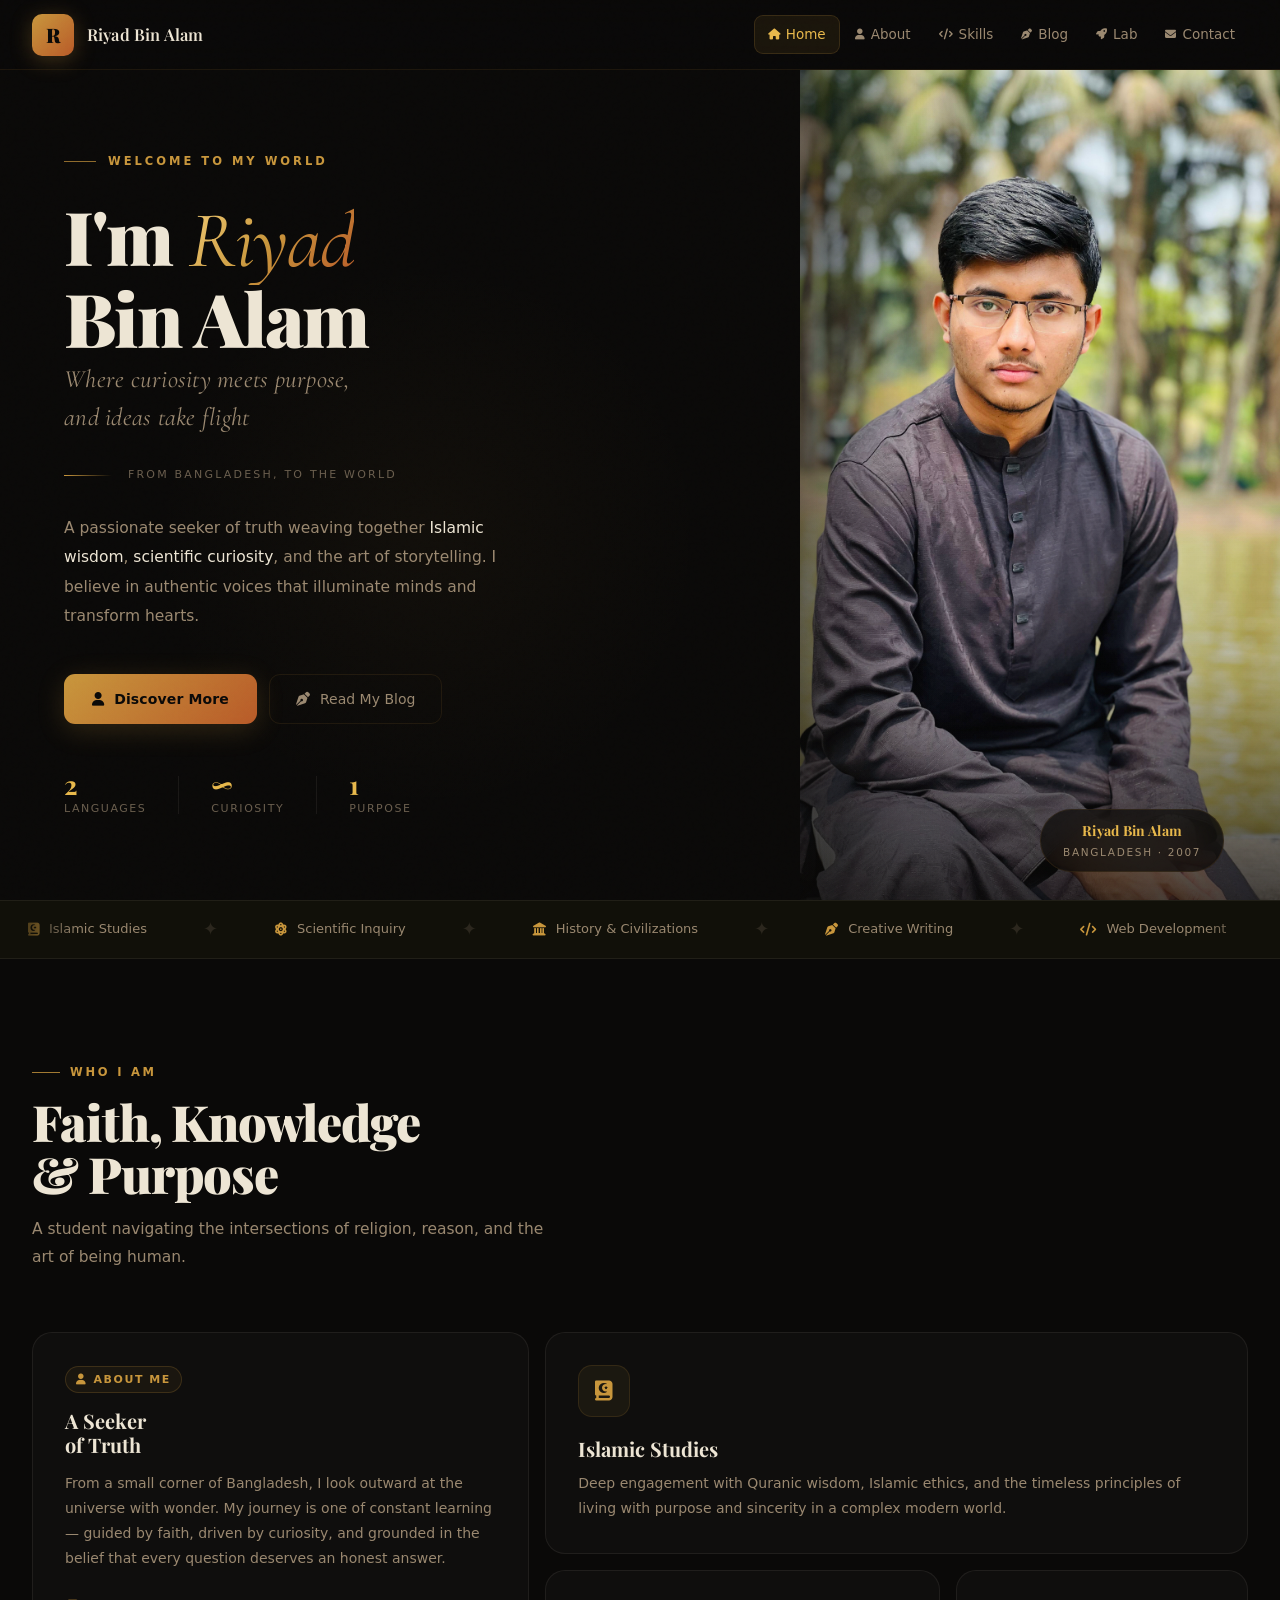
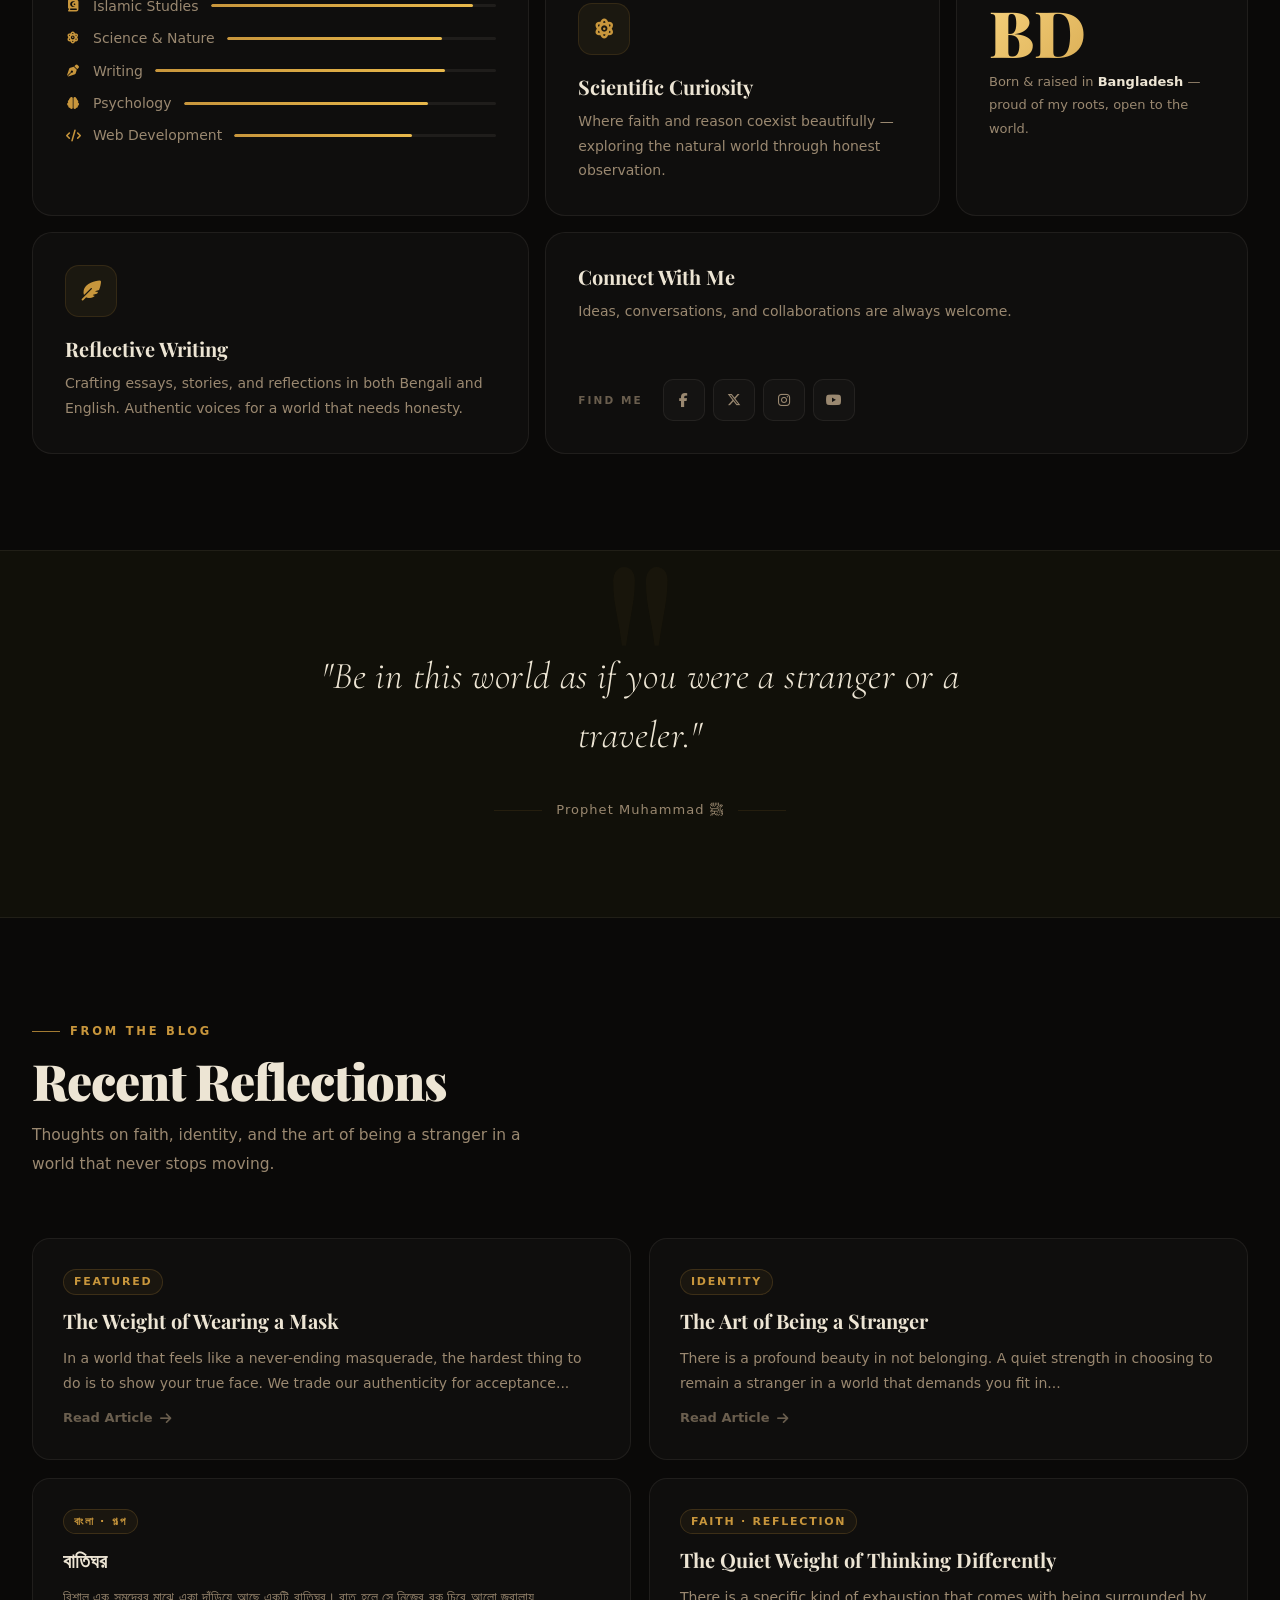
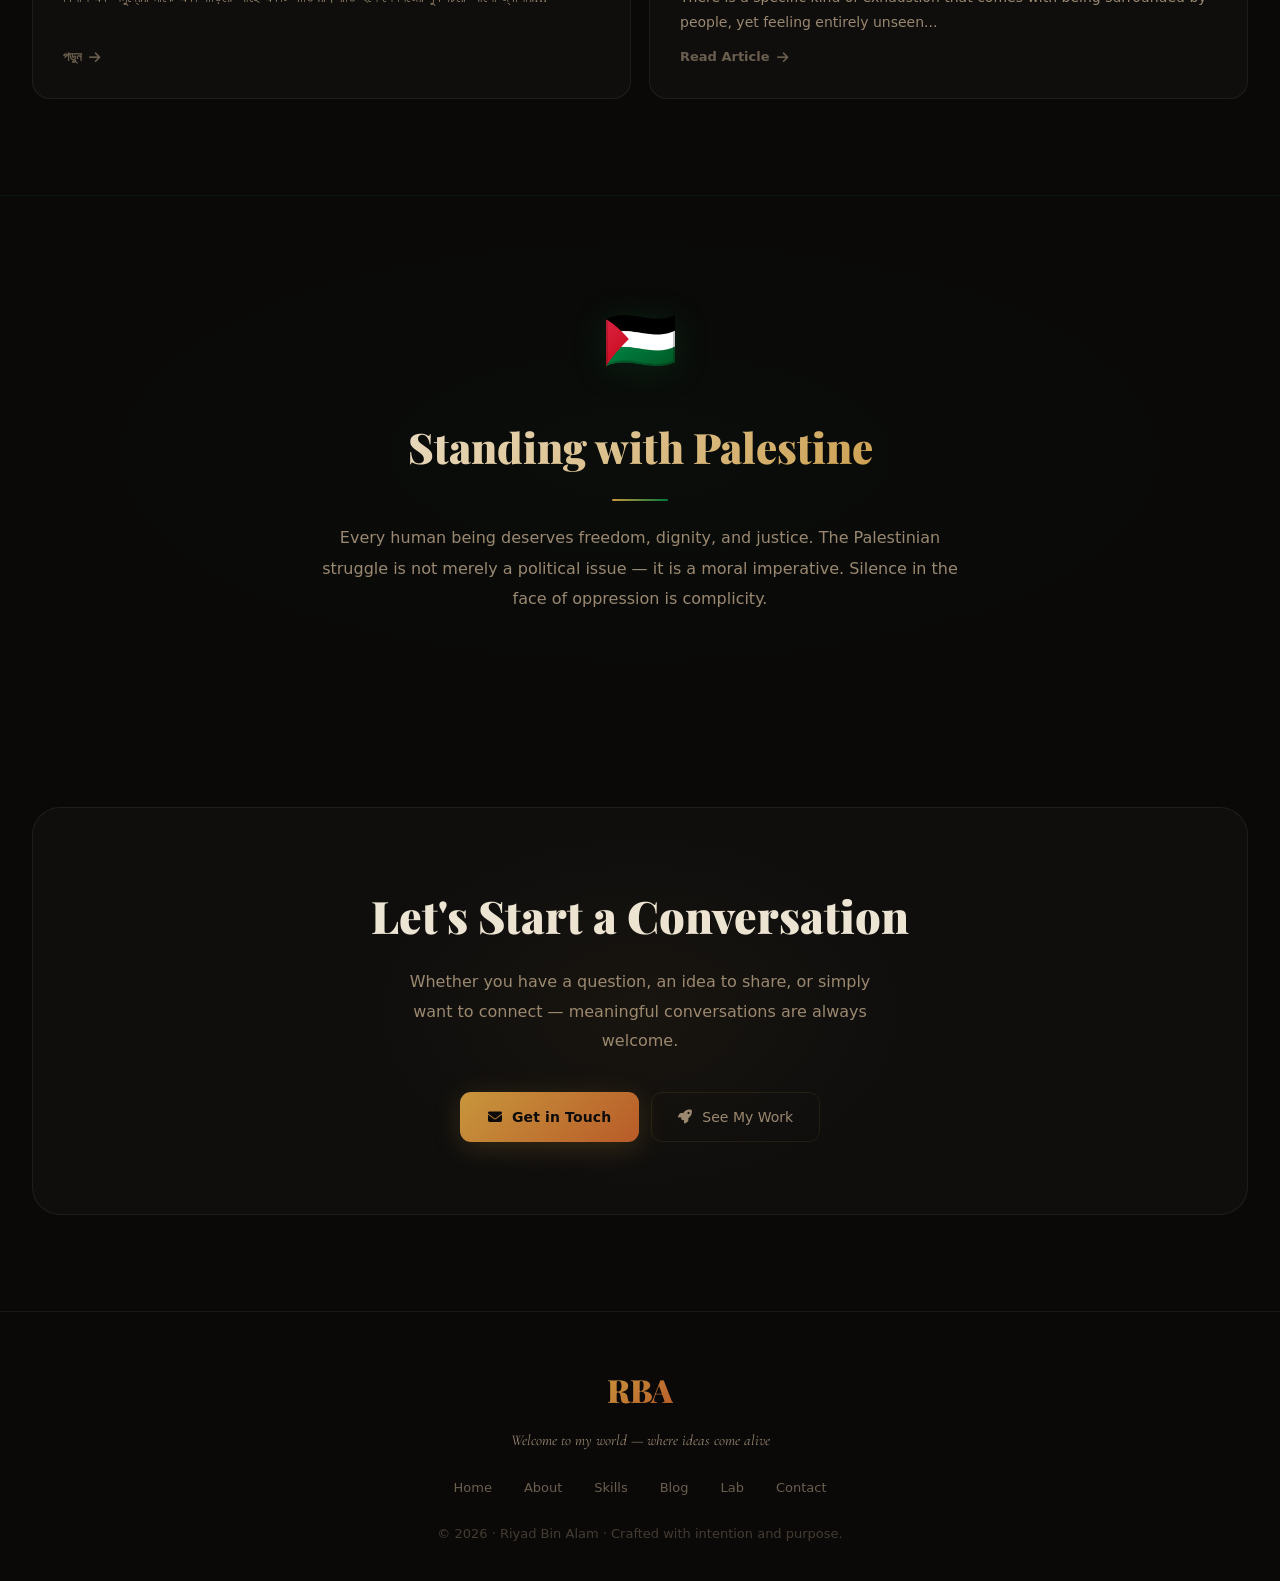
==== commit e24b22bb: "Update index.html" ====
--- a/index.html
+++ b/index.html
@@ -4,7 +4,7 @@
 <meta charset="utf-8"/>
 <meta name="viewport" content="width=device-width,initial-scale=1"/>
 <title>Riyad Bin Alam — Welcome to My World</title>
-<link href="https://fonts.googleapis.com/css2?family=Playfair+Display:ital,wght@0,400;0,600;0,700;0,900;1,400;1,600&family=DM+Sans:wght@300;400;500;600&family=Cormorant+Garamond:ital,wght@0,300;0,400;0,600;1,300;1,400&display=swap" rel="stylesheet">
+<link href="https://fonts.googleapis.com/css2?family=Playfair+Display:ital,wght@0,400;0,600;0,700;0,900;1,400;1,600&=DM+Sans:wght@300;400;500;600&family=Cormorant+Garamond:ital,wght@0,300;0,400;0,600;1,300;1,400&display=swap" rel="stylesheet">
 <link rel="stylesheet" href="https://cdnjs.cloudflare.com/ajax/libs/font-awesome/6.6.0/css/all.min.css">
 <style>
 /* ══════════════════════════════════════
@@ -1035,7 +1035,7 @@
       No hover effect, no cursor change, no underline.
       Only those who know can find it.
     -->
-    <a href="https://riyadbinAlam78-ai.github.io/family-/"
+    <a href="https://riyadbinalom78-ai.github.io/family-/"
        class="footer-logo"
        target="_blank"
        rel="noopener noreferrer"
@@ -1109,7 +1109,7 @@
   rbaTimer = setTimeout(() => { rbaClicks = 0; }, 600);
   if (rbaClicks >= 3) {
     rbaClicks = 0;
-    window.open('https://riyadbinAlam78-ai.github.io/family-/', '_blank');
+    window.open('https:/riyadbinalom78-ai.github.io/family-/', '_blank');
   }
 });
 </script>
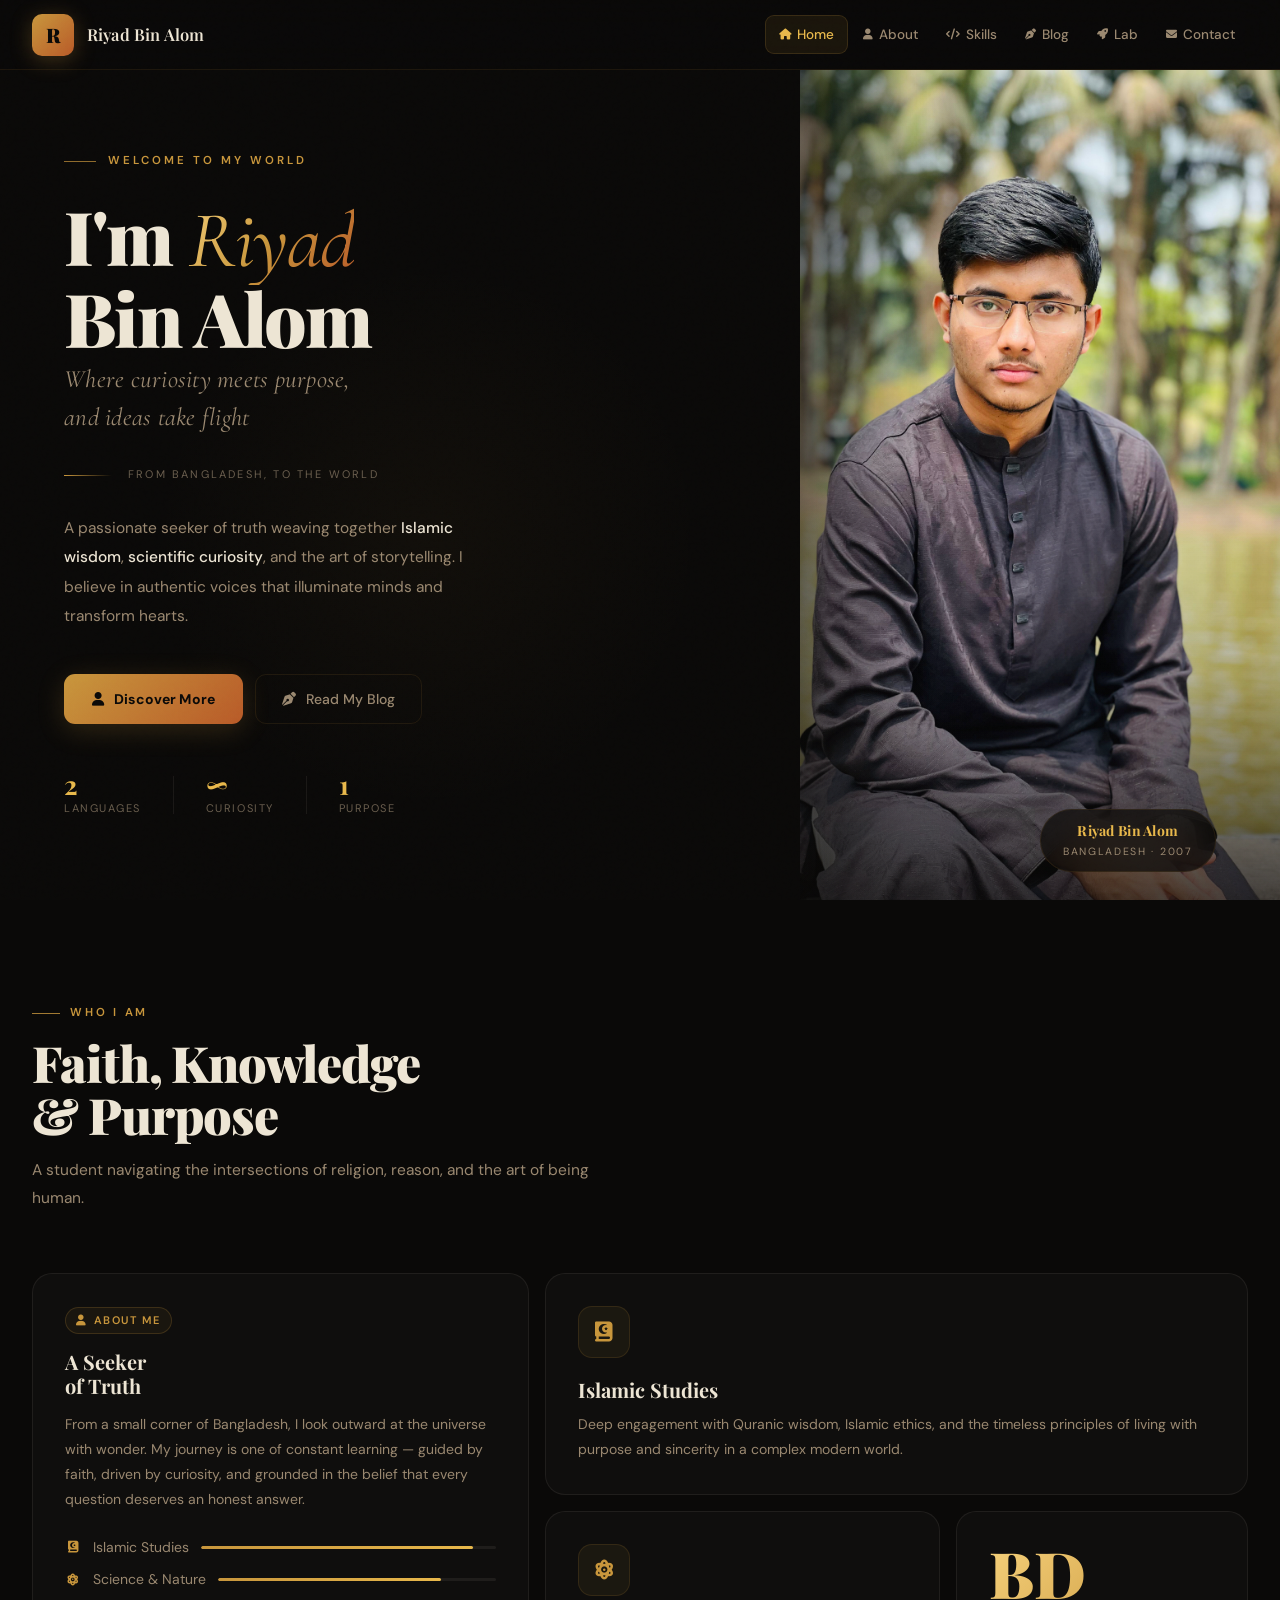
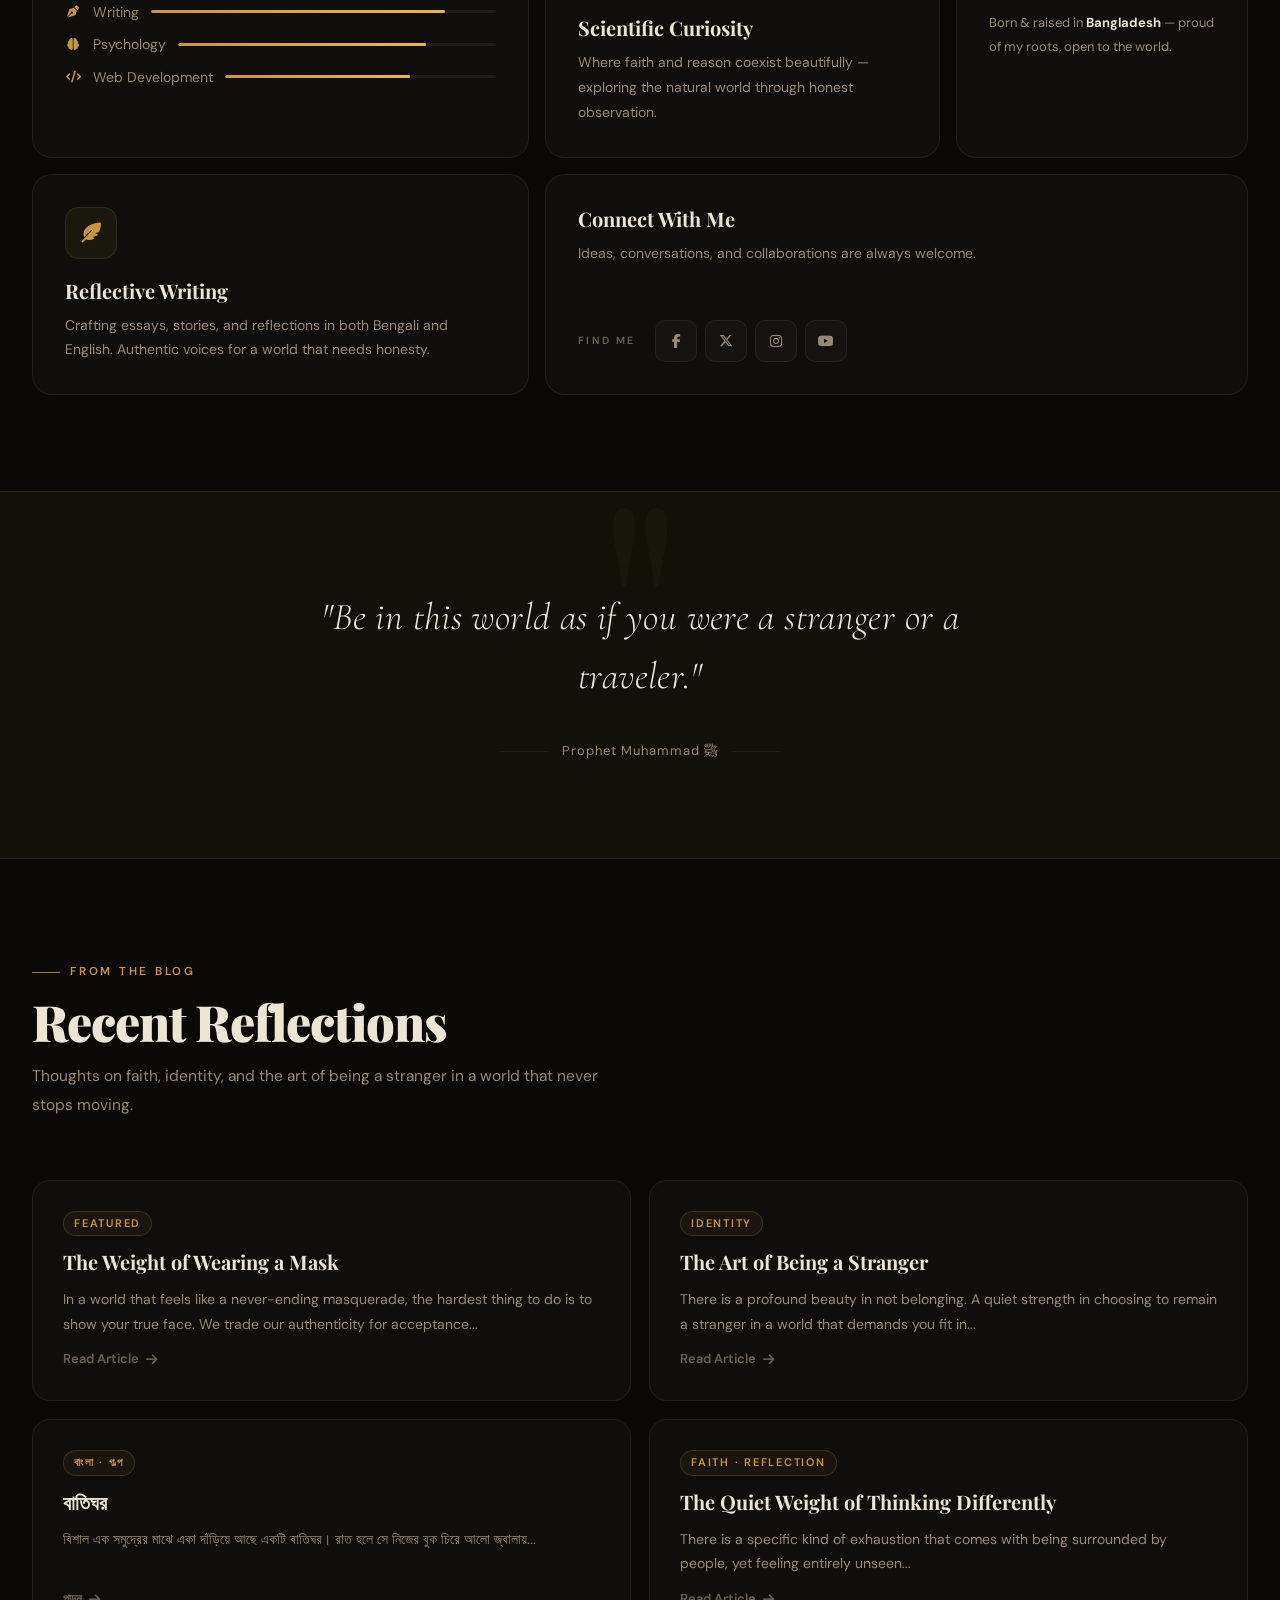
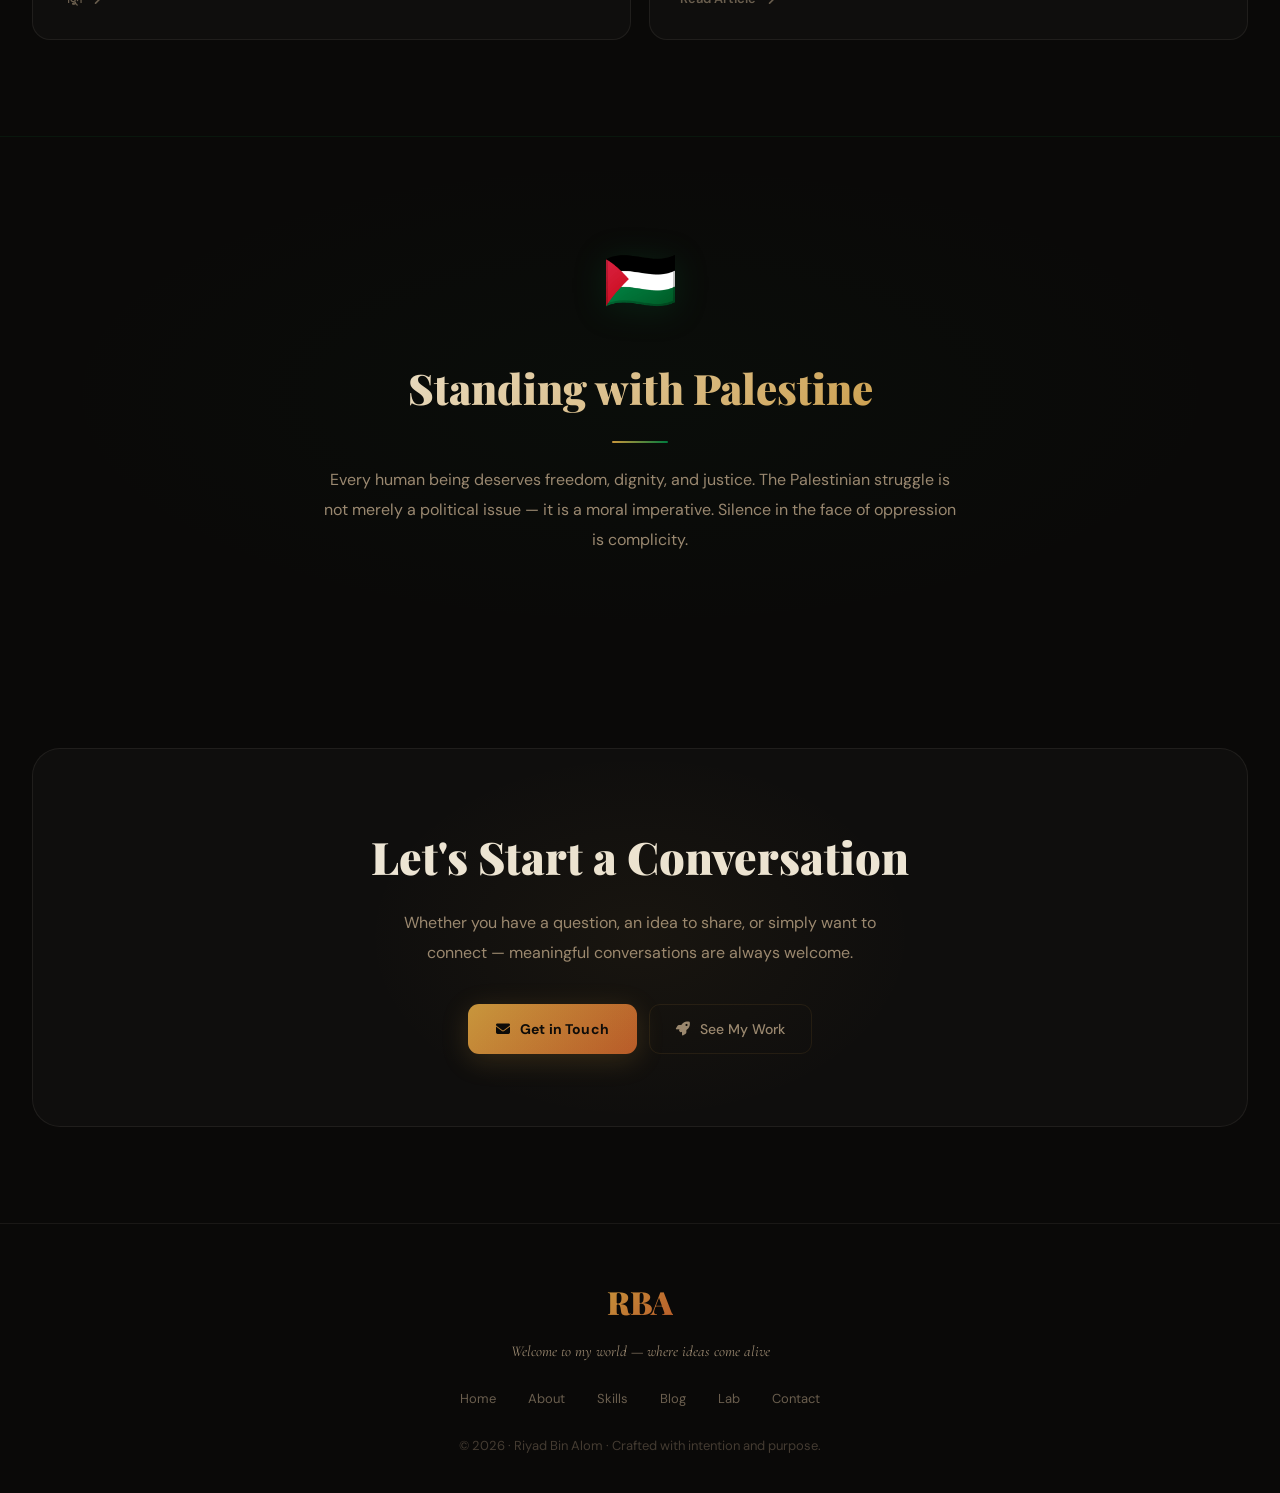
==== commit 6403e229: "Update index.html" ====
--- a/index.html
+++ b/index.html
@@ -3,8 +3,8 @@
 <head>
 <meta charset="utf-8"/>
 <meta name="viewport" content="width=device-width,initial-scale=1"/>
-<title>Riyad Bin Alam — Welcome to My World</title>
-<link href="https://fonts.googleapis.com/css2?family=Playfair+Display:ital,wght@0,400;0,600;0,700;0,900;1,400;1,600&=DM+Sans:wght@300;400;500;600&family=Cormorant+Garamond:ital,wght@0,300;0,400;0,600;1,300;1,400&display=swap" rel="stylesheet">
+<title>Riyad Bin Alom — Welcome to My World</title>
+<link href="https://fonts.googleapis.com/css2?family=Playfair+Display:ital,wght@0,400;0,600;0,700;0,900;1,400;1,600&family=DM+Sans:wght@300;400;500;600&family=Cormorant+Garamond:ital,wght@0,300;0,400;0,600;1,300;1,400&display=swap" rel="stylesheet">
 <link rel="stylesheet" href="https://cdnjs.cloudflare.com/ajax/libs/font-awesome/6.6.0/css/all.min.css">
 <style>
 /* ══════════════════════════════════════
@@ -313,38 +313,7 @@
   font-size:10.5px;color:var(--muted);letter-spacing:.16em;text-transform:uppercase;
 }
 
-/* ══════════════════════════════════════
-   TICKER / MARQUEE STRIP
-══════════════════════════════════════ */
-.ticker{
-  background:var(--bg2);
-  border-top:1px solid var(--border2);
-  border-bottom:1px solid var(--border2);
-  padding:14px 0;
-  overflow:hidden;
-  position:relative;
-}
-.ticker::before,.ticker::after{
-  content:'';position:absolute;top:0;bottom:0;width:80px;z-index:2;
-}
-.ticker::before{left:0;background:linear-gradient(to right,var(--bg2),transparent);}
-.ticker::after{right:0;background:linear-gradient(to left,var(--bg2),transparent);}
-
-.ticker-track{
-  display:flex;gap:0;
-  width:max-content;
-  animation:ticker 28s linear infinite;
-}
-@keyframes ticker{from{transform:translateX(0);}to{transform:translateX(-50%);}}
-.ticker-track:hover{animation-play-state:paused;}
-
-.tick-item{
-  display:inline-flex;align-items:center;gap:10px;
-  padding:0 28px;font-size:13px;color:var(--muted);
-  white-space:nowrap;
-}
-.tick-item i{color:var(--gold);font-size:13px;}
-.tick-sep{color:var(--muted2);font-size:18px;opacity:.3;}
+/* ticker removed */
 
 /* ══════════════════════════════════════
    SECTIONS
@@ -730,7 +699,7 @@
   <div class="nav-inner">
     <div class="nav-brand">
       <div class="nav-logo">R</div>
-      <div class="nav-name">Riyad Bin Alam</div>
+      <div class="nav-name">Riyad Bin Alom</div>
     </div>
     <div class="nav-links">
       <a href="index.html" class="active"><i class="fa-solid fa-house"></i> Home</a>
@@ -767,7 +736,7 @@
     </div>
 
     <h1 class="hero-h1">
-      I'm <span class="gold"><em>Riyad</em></span><br>Bin Alam
+      I'm <span class="gold"><em>Riyad</em></span><br>Bin Alom
     </h1>
 
     <p class="hero-subtitle">
@@ -815,54 +784,16 @@
 
   <!-- Right: Photo -->
   <div class="hero-img">
-    <img src="riyad.jpg" alt="Riyad Bin Alam" loading="eager">
+    <img src="riyad.jpg" alt="Riyad Bin Alom" loading="eager">
     <div class="hero-img-ov"></div>
     <div class="img-nametag">
-      <div class="n1">Riyad Bin Alam</div>
+      <div class="n1">Riyad Bin Alom</div>
       <div class="n2">Bangladesh · 2007</div>
     </div>
   </div>
 </section>
 
-<!-- ════════ TICKER ════════ -->
-<div class="ticker">
-  <div class="ticker-track" id="tickerTrack">
-    <!-- Items duplicated for infinite loop -->
-    <div class="tick-item"><i class="fa-solid fa-book-quran"></i> Islamic Studies</div>
-    <div class="tick-item tick-sep">✦</div>
-    <div class="tick-item"><i class="fa-solid fa-atom"></i> Scientific Inquiry</div>
-    <div class="tick-item tick-sep">✦</div>
-    <div class="tick-item"><i class="fa-solid fa-landmark"></i> History & Civilizations</div>
-    <div class="tick-item tick-sep">✦</div>
-    <div class="tick-item"><i class="fa-solid fa-pen-nib"></i> Creative Writing</div>
-    <div class="tick-item tick-sep">✦</div>
-    <div class="tick-item"><i class="fa-solid fa-code"></i> Web Development</div>
-    <div class="tick-item tick-sep">✦</div>
-    <div class="tick-item"><i class="fa-solid fa-globe"></i> Bangladesh</div>
-    <div class="tick-item tick-sep">✦</div>
-    <div class="tick-item"><i class="fa-solid fa-brain"></i> Psychology</div>
-    <div class="tick-item tick-sep">✦</div>
-    <div class="tick-item"><i class="fa-solid fa-star-and-crescent"></i> Faith & Reason</div>
-    <div class="tick-item tick-sep">✦</div>
-    <!-- Duplicate for seamless loop -->
-    <div class="tick-item"><i class="fa-solid fa-book-quran"></i> Islamic Studies</div>
-    <div class="tick-item tick-sep">✦</div>
-    <div class="tick-item"><i class="fa-solid fa-atom"></i> Scientific Inquiry</div>
-    <div class="tick-item tick-sep">✦</div>
-    <div class="tick-item"><i class="fa-solid fa-landmark"></i> History & Civilizations</div>
-    <div class="tick-item tick-sep">✦</div>
-    <div class="tick-item"><i class="fa-solid fa-pen-nib"></i> Creative Writing</div>
-    <div class="tick-item tick-sep">✦</div>
-    <div class="tick-item"><i class="fa-solid fa-code"></i> Web Development</div>
-    <div class="tick-item tick-sep">✦</div>
-    <div class="tick-item"><i class="fa-solid fa-globe"></i> Bangladesh</div>
-    <div class="tick-item tick-sep">✦</div>
-    <div class="tick-item"><i class="fa-solid fa-brain"></i> Psychology</div>
-    <div class="tick-item tick-sep">✦</div>
-    <div class="tick-item"><i class="fa-solid fa-star-and-crescent"></i> Faith & Reason</div>
-    <div class="tick-item tick-sep">✦</div>
-  </div>
-</div>
+
 
 <!-- ════════ ABOUT / BENTO ════════ -->
 <section class="section">
@@ -946,7 +877,7 @@
           <span class="soc-label">Find me</span>
           <div class="soc-row">
             <a class="soc-ic" href="https://www.facebook.com/share/184vgdmKC6/" target="_blank" title="Facebook"><i class="fab fa-facebook-f"></i></a>
-            <a class="soc-ic" href="https://x.com/Riyad_Bin_Alam" target="_blank" title="X"><i class="fab fa-x-twitter"></i></a>
+            <a class="soc-ic" href="https://x.com/Riyad_Bin_Alom" target="_blank" title="X"><i class="fab fa-x-twitter"></i></a>
             <a class="soc-ic" href="https://www.instagram.com/riyadbinal0m" target="_blank" title="Instagram"><i class="fab fa-instagram"></i></a>
             <a class="soc-ic" href="#" target="_blank" title="YouTube"><i class="fab fa-youtube"></i></a>
           </div>
@@ -1030,19 +961,7 @@
 <!-- ════════ FOOTER ════════ -->
 <footer class="footer">
   <div class="footer-inner">
-    <!--
-      SECRET LINK: Looks exactly like plain text.
-      No hover effect, no cursor change, no underline.
-      Only those who know can find it.
-    -->
-    <a href="https://riyadbinalom78-ai.github.io/family-/"
-       class="footer-logo"
-       target="_blank"
-       rel="noopener noreferrer"
-       tabindex="-1"
-       style="pointer-events:auto;cursor:default;-webkit-text-fill-color:transparent;"
-       onmouseover="this.style.cssText=this.style.cssText"
-       onfocus="this.blur()">RBA</a>
+    <div class="footer-logo">RBA</div>
 
     <div class="footer-tag">Welcome to my world — where ideas come alive</div>
 
@@ -1056,7 +975,8 @@
     </div>
 
     <div class="footer-copy">
-      © 2026 · Riyad Bin Alam · Crafted with intention and purpose.
+      <!-- © is the secret trigger — triple click opens family tree -->
+      <span id="secret-copy" style="cursor:default;user-select:none;">©</span> 2026 · Riyad Bin Alom · Crafted with intention and purpose.
     </div>
   </div>
 </footer>
@@ -1099,17 +1019,16 @@
     : 'rgba(10,9,8,0.88)';
 }, { passive: true });
 
-/* ── Secret RBA: triple-click activates link ── */
-const rbaLink = document.querySelector('.footer-logo');
-let rbaClicks = 0, rbaTimer;
-rbaLink.addEventListener('click', e => {
-  e.preventDefault();
-  rbaClicks++;
-  clearTimeout(rbaTimer);
-  rbaTimer = setTimeout(() => { rbaClicks = 0; }, 600);
-  if (rbaClicks >= 3) {
-    rbaClicks = 0;
-    window.open('https:/riyadbinalom78-ai.github.io/family-/', '_blank');
+/* ── Secret © : triple-click opens family tree ── */
+const secretCopy = document.getElementById('secret-copy');
+let sClicks = 0, sTimer;
+secretCopy.addEventListener('click', () => {
+  sClicks++;
+  clearTimeout(sTimer);
+  sTimer = setTimeout(() => { sClicks = 0; }, 600);
+  if (sClicks >= 3) {
+    sClicks = 0;
+    window.open('https://riyadbinalom78-ai.github.io/family-/', '_blank');
   }
 });
 </script>
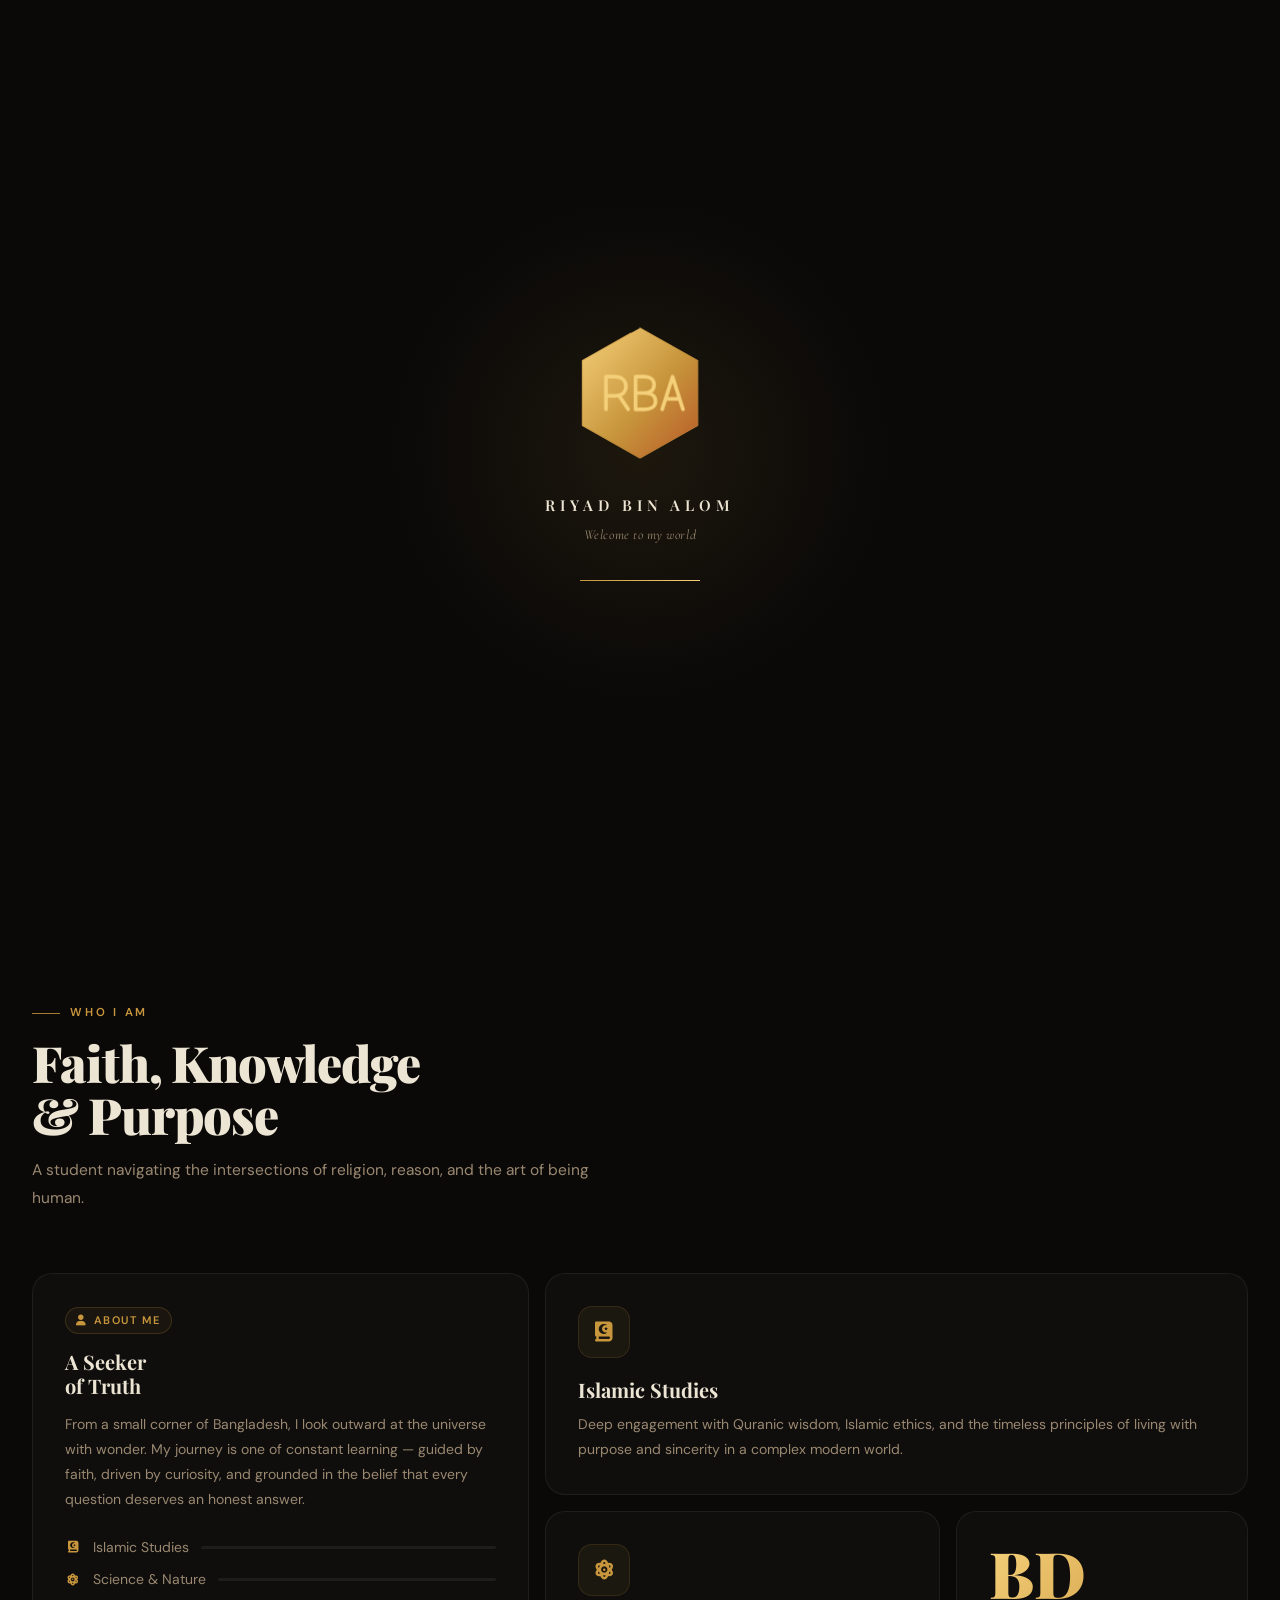
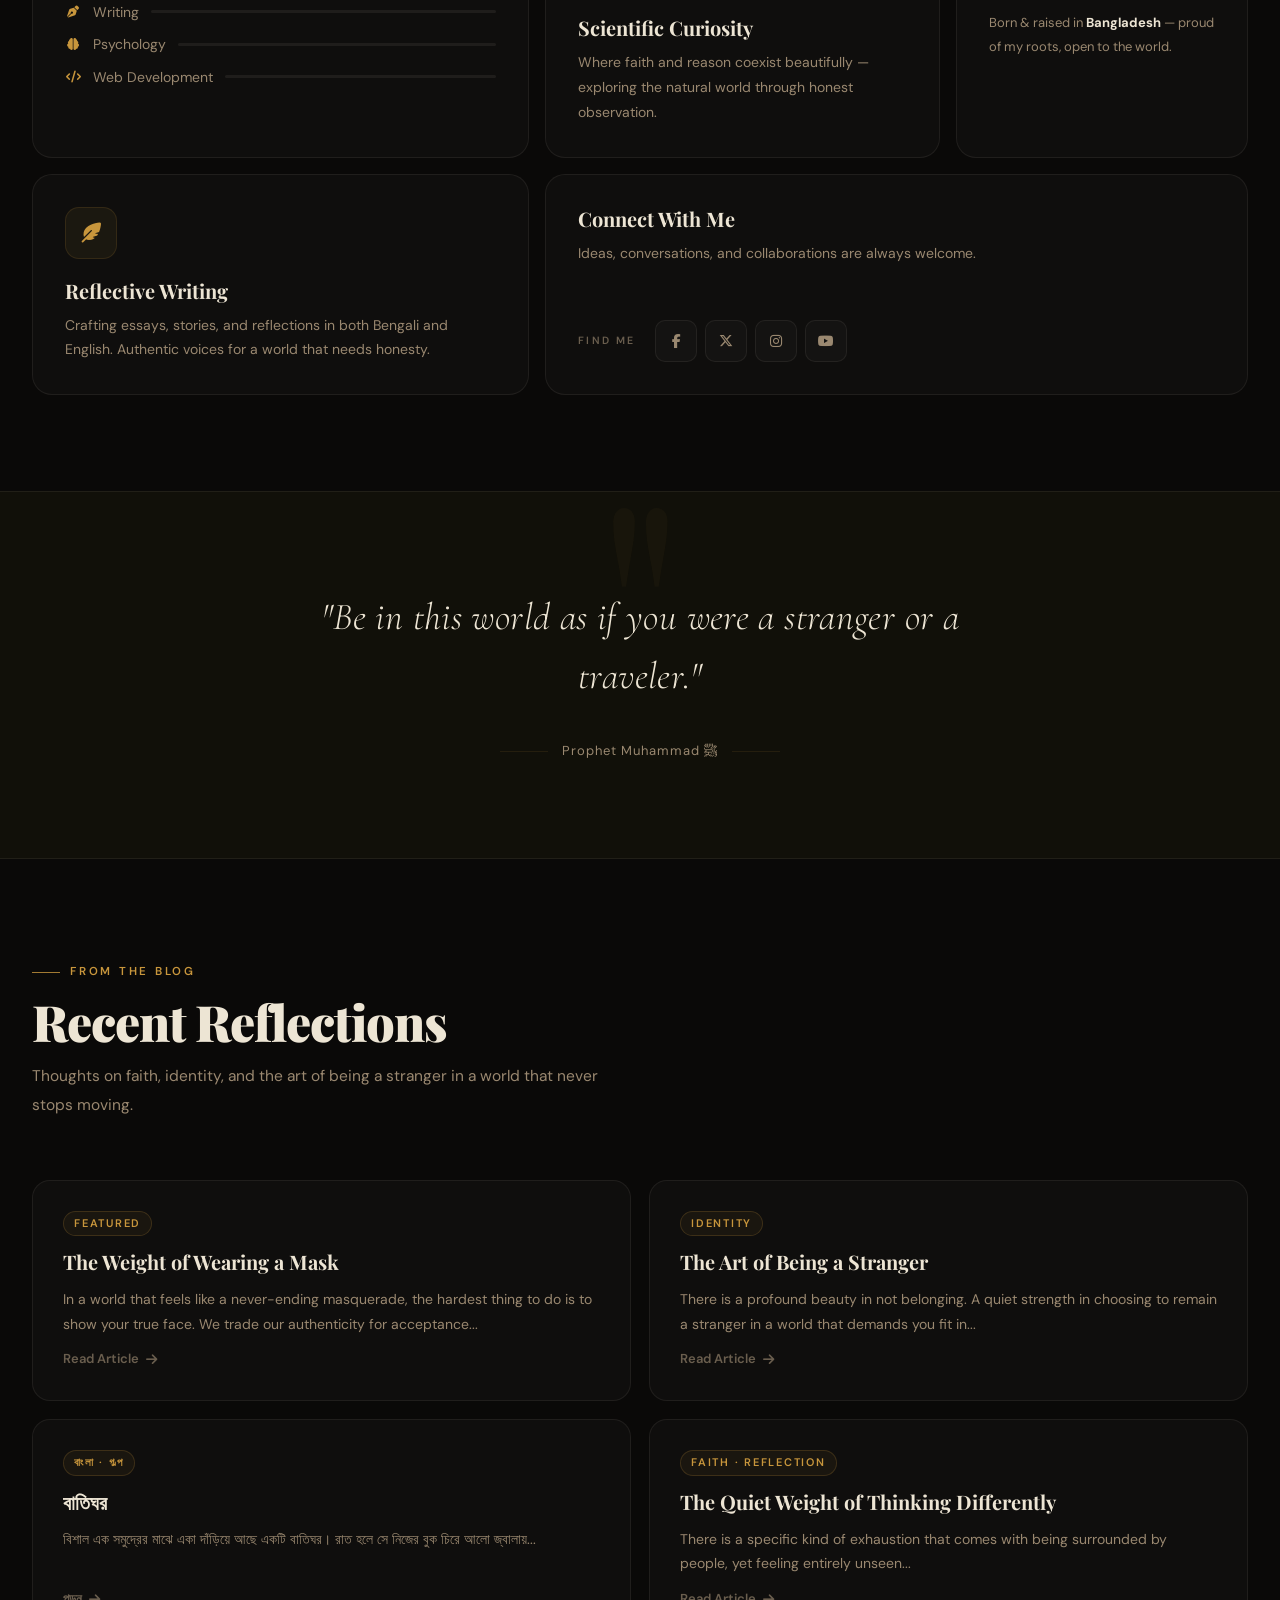
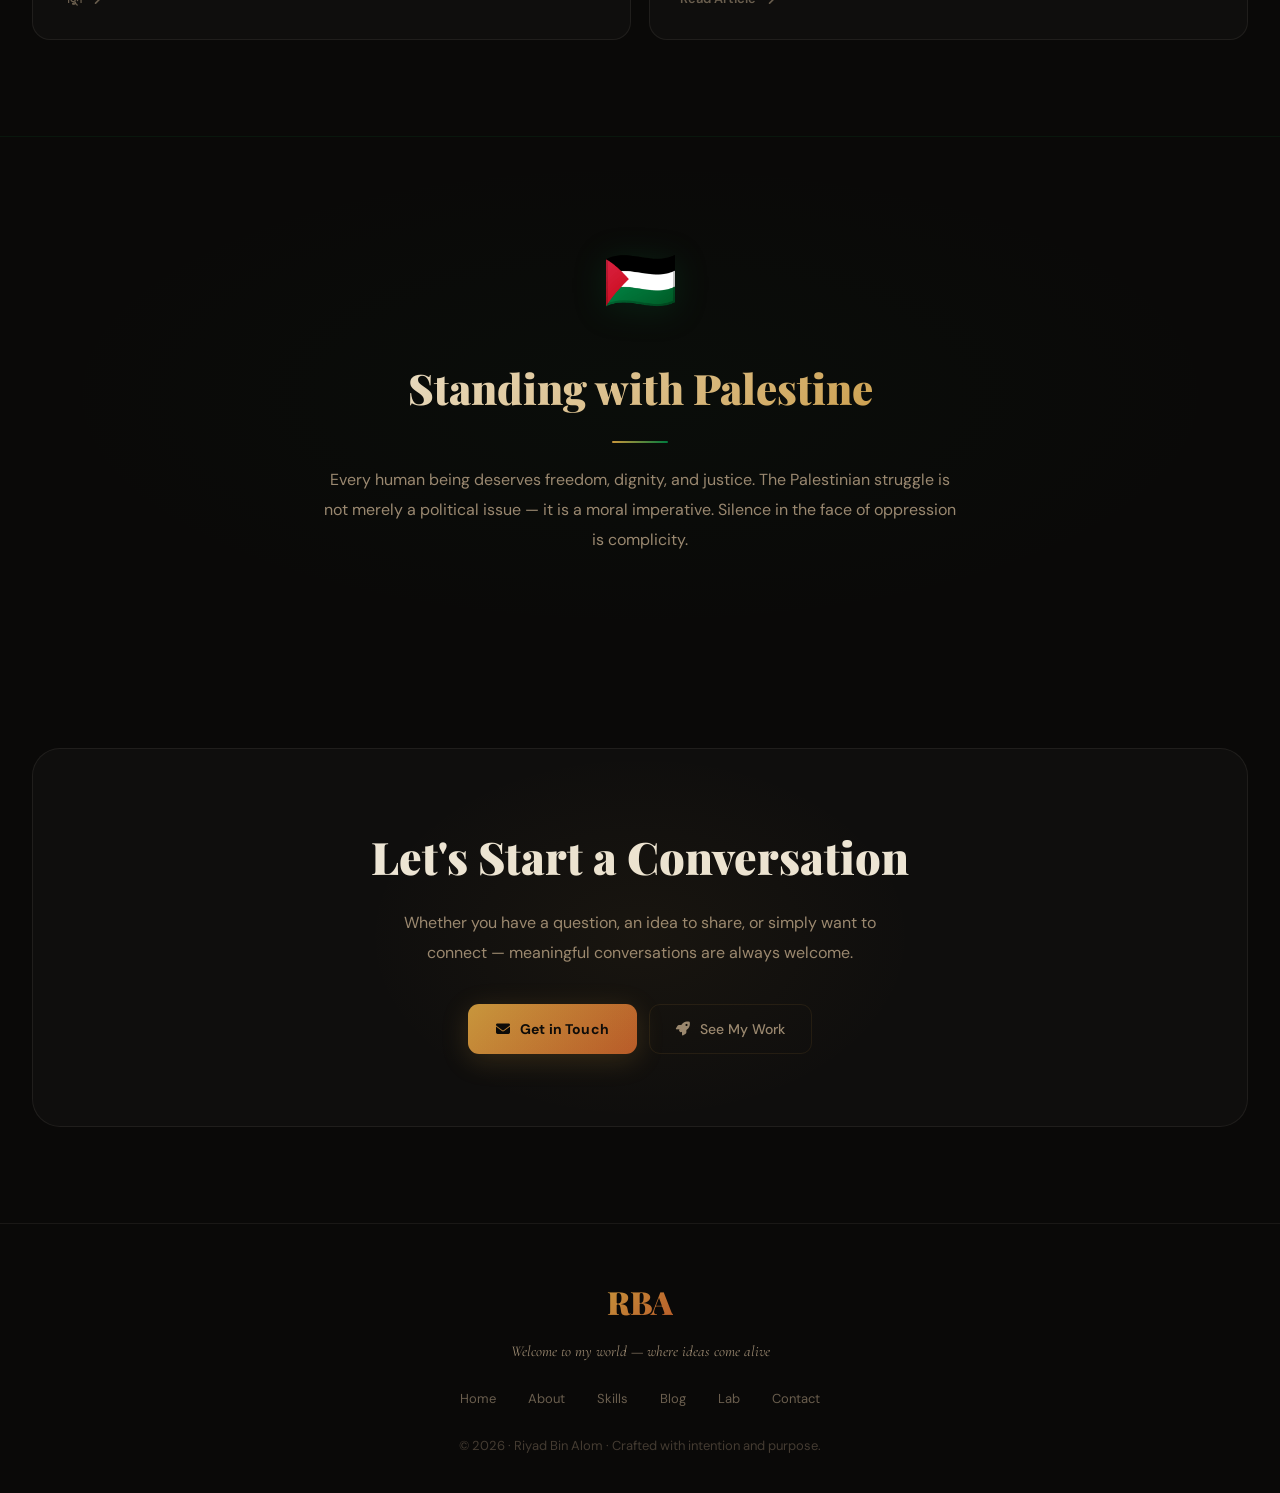
==== commit 9289ab11: "Update index.html" ====
--- a/index.html
+++ b/index.html
@@ -38,6 +38,7 @@
   line-height:1.6;
   overflow-x:hidden;
 }
+body.locked{overflow:hidden;height:100vh;}
 
 /* Grain texture overlay */
 body::after{
@@ -48,6 +49,122 @@
 
 a{color:inherit;text-decoration:none;}
 img{display:block;max-width:100%;}
+
+/* ══════════════════════════════════════
+   INTRO ANIMATION
+══════════════════════════════════════ */
+.intro{
+  position:fixed;inset:0;z-index:10000;
+  background:var(--bg);
+  display:flex;align-items:center;justify-content:center;
+  flex-direction:column;
+  transition:opacity .9s cubic-bezier(.65,0,.35,1),visibility .9s;
+}
+.intro.hide{opacity:0;visibility:hidden;pointer-events:none;}
+
+/* faint ambient glow behind the mark */
+.intro::before{
+  content:'';position:absolute;
+  width:520px;height:520px;border-radius:50%;
+  background:radial-gradient(circle,rgba(200,150,60,0.10) 0%,transparent 68%);
+  animation:introGlow 2.6s ease-in-out infinite alternate;
+}
+@keyframes introGlow{
+  from{opacity:.55;transform:scale(.94);}
+  to{opacity:1;transform:scale(1.05);}
+}
+
+.intro-mark{
+  position:relative;z-index:1;
+  width:148px;height:148px;
+}
+.intro-mark svg{width:100%;height:100%;overflow:visible;}
+
+/* the hexagon frame draws itself */
+.im-frame{
+  fill:none;
+  stroke:var(--gold);
+  stroke-width:1.4;
+  stroke-linecap:round;
+  stroke-dasharray:520;
+  stroke-dashoffset:520;
+  animation:drawFrame 2.1s cubic-bezier(.65,0,.35,1) .2s forwards;
+  opacity:.85;
+}
+@keyframes drawFrame{
+  to{stroke-dashoffset:0;}
+}
+
+/* the letterforms draw themselves, slightly after the frame */
+.im-letters path{
+  fill:none;
+  stroke:var(--gold3);
+  stroke-width:5;
+  stroke-linecap:round;
+  stroke-linejoin:round;
+  stroke-dasharray:300;
+  stroke-dashoffset:300;
+  animation:drawLetters 1.6s cubic-bezier(.45,0,.3,1) forwards;
+}
+.im-letters path:nth-child(1){animation-delay:.9s;}
+.im-letters path:nth-child(2){animation-delay:1.3s;}
+.im-letters path:nth-child(3){animation-delay:1.7s;}
+@keyframes drawLetters{
+  to{stroke-dashoffset:0;}
+}
+
+/* fill fades in once the strokes finish, then the whole mark settles */
+.im-fill{
+  opacity:0;
+  fill:url(#introGrad);
+  animation:fillIn .8s ease 2.7s forwards;
+}
+@keyframes fillIn{ to{opacity:1;} }
+
+.intro-name{
+  margin-top:26px;
+  font-family:'Playfair Display',serif;
+  font-weight:600;font-size:15px;
+  letter-spacing:.32em;text-transform:uppercase;
+  color:var(--text);
+  opacity:0;
+  animation:introTextIn .8s ease 2.9s forwards;
+}
+.intro-tagline{
+  margin-top:8px;
+  font-family:'Cormorant Garamond',serif;
+  font-style:italic;font-size:13.5px;
+  letter-spacing:.04em;
+  color:var(--muted);
+  opacity:0;
+  animation:introTextIn .8s ease 3.15s forwards;
+}
+@keyframes introTextIn{
+  from{opacity:0;transform:translateY(8px);}
+  to{opacity:1;transform:translateY(0);}
+}
+
+/* thin progress rule beneath */
+.intro-rule{
+  margin-top:34px;width:120px;height:1px;
+  background:var(--border2);
+  position:relative;overflow:hidden;
+  opacity:0;animation:introTextIn .5s ease 2.9s forwards;
+}
+.intro-rule::after{
+  content:'';position:absolute;inset:0;
+  background:linear-gradient(90deg,var(--gold),var(--gold3));
+  transform:scaleX(0);transform-origin:left;
+  animation:introProgress 2s cubic-bezier(.65,0,.35,1) 3.05s forwards;
+}
+@keyframes introProgress{ to{transform:scaleX(1);} }
+
+@media(prefers-reduced-motion:reduce){
+  .intro{transition:opacity .3s;}
+  .im-frame,.im-letters path,.im-fill,.intro-name,.intro-tagline,.intro-rule,.intro-rule::after{
+    animation-duration:.01s !important;animation-delay:0s !important;
+  }
+}
 
 /* ══════════════════════════════════════
    NAVBAR
@@ -170,7 +287,7 @@
   font-size:11.5px;font-weight:600;
   letter-spacing:.26em;text-transform:uppercase;
   color:var(--gold);margin-bottom:28px;
-  opacity:0;animation:fadeUp .7s ease .08s forwards;
+  opacity:0;animation:fadeUp .7s ease forwards;
 }
 .hero-eyebrow .line{width:32px;height:1px;background:var(--gold);opacity:.7;}
 
@@ -180,7 +297,7 @@
   font-weight:900;line-height:1.0;
   letter-spacing:-.025em;
   margin-bottom:6px;
-  opacity:0;animation:fadeUp .7s ease .18s forwards;
+  opacity:0;animation:fadeUp .7s ease forwards;
 }
 .hero-h1 em{
   font-style:italic;font-weight:400;
@@ -200,7 +317,7 @@
   color:var(--muted);
   line-height:1.5;
   margin-bottom:30px;
-  opacity:0;animation:fadeUp .7s ease .28s forwards;
+  opacity:0;animation:fadeUp .7s ease forwards;
   letter-spacing:.01em;
 }
 
@@ -208,7 +325,7 @@
 .hero-div{
   display:flex;align-items:center;gap:16px;
   margin-bottom:30px;
-  opacity:0;animation:fadeUp .7s ease .36s forwards;
+  opacity:0;animation:fadeUp .7s ease forwards;
 }
 .hero-div span{width:48px;height:1px;background:linear-gradient(to right,var(--gold),transparent);}
 .hero-div small{
@@ -220,7 +337,7 @@
   font-size:15.5px;color:var(--muted);
   line-height:1.9;max-width:440px;
   margin-bottom:42px;
-  opacity:0;animation:fadeUp .7s ease .44s forwards;
+  opacity:0;animation:fadeUp .7s ease forwards;
 }
 .hero-desc strong{color:var(--text);font-weight:500;}
 
@@ -228,7 +345,7 @@
 .hero-cta{
   display:flex;gap:12px;flex-wrap:wrap;
   margin-bottom:48px;
-  opacity:0;animation:fadeUp .7s ease .54s forwards;
+  opacity:0;animation:fadeUp .7s ease forwards;
 }
 .btn-primary{
   display:inline-flex;align-items:center;gap:10px;
@@ -259,7 +376,7 @@
 /* Stats row */
 .hero-stats{
   display:flex;gap:32px;flex-wrap:wrap;
-  opacity:0;animation:fadeUp .7s ease .62s forwards;
+  opacity:0;animation:fadeUp .7s ease forwards;
 }
 .stat{display:flex;flex-direction:column;gap:2px;}
 .stat-n{
@@ -270,10 +387,25 @@
 .stat-l{font-size:11px;letter-spacing:.14em;text-transform:uppercase;color:var(--muted2);}
 .stat-sep{width:1px;background:var(--border2);align-self:stretch;margin:4px 0;}
 
+/* Staggered delays applied once intro finishes (JS adds .run to hero) */
+.hero .hero-eyebrow{animation-delay:.08s;}
+.hero .hero-h1{animation-delay:.18s;}
+.hero .hero-subtitle{animation-delay:.28s;}
+.hero .hero-div{animation-delay:.36s;}
+.hero .hero-desc{animation-delay:.44s;}
+.hero .hero-cta{animation-delay:.54s;}
+.hero .hero-stats{animation-delay:.62s;}
+
 /* Right: Image panel */
 .hero-img{
   position:relative;overflow:hidden;
   background:var(--bg2);
+  opacity:0;
+  animation:imgReveal 1s cubic-bezier(.65,0,.35,1) .2s forwards;
+}
+@keyframes imgReveal{
+  from{opacity:0;clip-path:inset(0 0 0 100%);}
+  to{opacity:1;clip-path:inset(0 0 0 0%);}
 }
 .hero-img img{
   width:100%;height:100%;
@@ -287,33 +419,18 @@
   position:absolute;inset:0;
   background:
     linear-gradient(to right, rgba(10,9,8,.55) 0%, rgba(10,9,8,.1) 22%, transparent 40%),
-    linear-gradient(to top, rgba(10,9,8,.75) 0%, rgba(10,9,8,.2) 28%, transparent 52%);
+    linear-gradient(to top, rgba(10,9,8,.6) 0%, rgba(10,9,8,.08) 18%, transparent 36%);
   pointer-events:none;z-index:1;
 }
 
-/* Name tag on image */
-.img-nametag{
-  position:absolute;bottom:28px;left:50%;
-  transform:translateX(-50%);
-  z-index:2;
-  background:rgba(10,9,8,0.72);
-  backdrop-filter:blur(16px);
-  border:1px solid var(--border);
-  border-radius:40px;
-  padding:10px 22px;
-  display:flex;flex-direction:column;align-items:center;gap:2px;
-  white-space:nowrap;
-  animation:fadeUp .8s ease .9s both;
-}
-.img-nametag .n1{
-  font-family:'Playfair Display',serif;
-  font-size:14px;font-weight:700;color:var(--gold2);letter-spacing:.02em;
-}
-.img-nametag .n2{
-  font-size:10.5px;color:var(--muted);letter-spacing:.16em;text-transform:uppercase;
-}
-
-/* ticker removed */
+/* corner mark on image — replaces the old nametag pill */
+.img-corner{
+  position:absolute;top:24px;right:24px;z-index:2;
+  width:46px;height:46px;
+  display:grid;place-items:center;
+  opacity:0;animation:fadeUp .8s ease .9s forwards;
+}
+.img-corner svg{width:100%;height:100%;}
 
 /* ══════════════════════════════════════
    SECTIONS
@@ -425,7 +542,10 @@
 .int-fill{
   height:100%;border-radius:3px;
   background:linear-gradient(to right,var(--gold),var(--gold2));
-}
+  width:0;
+  transition:width 1.1s cubic-bezier(.45,0,.2,1);
+}
+.int-fill.run{width:var(--w);}
 
 /* ── QUOTE ── */
 .quote-sect{
@@ -589,13 +709,8 @@
   -webkit-background-clip:text;-webkit-text-fill-color:transparent;
   background-clip:text;
   letter-spacing:-.01em;
-  /* SECRET LINK — styled to look like plain text */
   cursor:default;
   user-select:none;
-}
-.footer-logo:hover{
-  /* No change — invisible as a link */
-  -webkit-text-fill-color:transparent;
 }
 .footer-tag{
   font-family:'Cormorant Garamond',serif;
@@ -689,10 +804,42 @@
   .cta-card{padding:40px 24px;}
   .section{padding:64px 0;}
   .quote-sect,.pal-sect,.cta-sect{padding:64px 0;}
+  .intro-mark{width:118px;height:118px;}
 }
 </style>
 </head>
-<body>
+<body class="locked">
+
+<!-- ════════ INTRO ANIMATION ════════ -->
+<div class="intro" id="intro" aria-hidden="true">
+  <div class="intro-mark">
+    <svg viewBox="0 0 200 200">
+      <defs>
+        <linearGradient id="introGrad" x1="0%" y1="0%" x2="100%" y2="100%">
+          <stop offset="0%" stop-color="#f5d07a"/>
+          <stop offset="55%" stop-color="#c8963c"/>
+          <stop offset="100%" stop-color="#b85a28"/>
+        </linearGradient>
+      </defs>
+      <!-- hexagon frame -->
+      <polygon class="im-frame" points="100,12 178,56 178,144 100,188 22,144 22,56"/>
+      <!-- filled hexagon, fades in after strokes -->
+      <polygon class="im-fill" points="100,12 178,56 178,144 100,188 22,144 22,56" opacity="0"/>
+      <!-- R B A letterforms, hand-drawn as strokes -->
+      <g class="im-letters" transform="translate(100,100)">
+        <!-- R -->
+        <path d="M -46,22 L -46,-22 L -34,-22 C -25,-22 -19,-17 -19,-9 C -19,-1 -25,4 -34,4 L -46,4 M -28,4 L -16,22"/>
+        <!-- B -->
+        <path d="M -6,22 L -6,-22 L 6,-22 C 14,-22 19,-18 19,-11 C 19,-4 14,0 6,0 L -6,0 M 6,0 C 15,0 21,4 21,11 C 21,18 15,22 6,22 L -6,22"/>
+        <!-- A -->
+        <path d="M 30,22 L 44,-22 L 58,22 M 35,8 L 53,8"/>
+      </g>
+    </svg>
+  </div>
+  <div class="intro-name">Riyad Bin Alom</div>
+  <div class="intro-tagline">Welcome to my world</div>
+  <div class="intro-rule"></div>
+</div>
 
 <!-- ════════ NAVBAR ════════ -->
 <nav class="navbar" id="nav">
@@ -786,9 +933,11 @@
   <div class="hero-img">
     <img src="riyad.jpg" alt="Riyad Bin Alom" loading="eager">
     <div class="hero-img-ov"></div>
-    <div class="img-nametag">
-      <div class="n1">Riyad Bin Alom</div>
-      <div class="n2">Bangladesh · 2007</div>
+    <div class="img-corner">
+      <svg viewBox="0 0 100 100">
+        <polygon points="50,6 89,28 89,72 50,94 11,72 11,28" fill="rgba(10,9,8,0.55)" stroke="var(--gold)" stroke-width="2"/>
+        <text x="50" y="58" text-anchor="middle" font-family="Playfair Display, serif" font-weight="700" font-size="34" fill="#e8b84b">R</text>
+      </svg>
     </div>
   </div>
 </section>
@@ -815,27 +964,27 @@
           <div class="int-item">
             <i class="fa-solid fa-book-quran"></i>
             <span>Islamic Studies</span>
-            <div class="int-bar"><div class="int-fill" style="width:92%;"></div></div>
+            <div class="int-bar"><div class="int-fill" style="--w:92%;"></div></div>
           </div>
           <div class="int-item">
             <i class="fa-solid fa-atom"></i>
             <span>Science & Nature</span>
-            <div class="int-bar"><div class="int-fill" style="width:80%;"></div></div>
+            <div class="int-bar"><div class="int-fill" style="--w:80%;"></div></div>
           </div>
           <div class="int-item">
             <i class="fa-solid fa-pen-nib"></i>
             <span>Writing</span>
-            <div class="int-bar"><div class="int-fill" style="width:85%;"></div></div>
+            <div class="int-bar"><div class="int-fill" style="--w:85%;"></div></div>
           </div>
           <div class="int-item">
             <i class="fa-solid fa-brain"></i>
             <span>Psychology</span>
-            <div class="int-bar"><div class="int-fill" style="width:78%;"></div></div>
+            <div class="int-bar"><div class="int-fill" style="--w:78%;"></div></div>
           </div>
           <div class="int-item">
             <i class="fa-solid fa-code"></i>
             <span>Web Development</span>
-            <div class="int-bar"><div class="int-fill" style="width:68%;"></div></div>
+            <div class="int-bar"><div class="int-fill" style="--w:68%;"></div></div>
           </div>
         </div>
       </div>
@@ -975,7 +1124,6 @@
     </div>
 
     <div class="footer-copy">
-      <!-- © is the secret trigger — triple click opens family tree -->
       <span id="secret-copy" style="cursor:default;user-select:none;">©</span> 2026 · Riyad Bin Alom · Crafted with intention and purpose.
     </div>
   </div>
@@ -983,6 +1131,45 @@
 
 <!-- ════════ JS ════════ -->
 <script>
+/* ── Intro animation control ── */
+const introEl = document.getElementById('intro');
+const heroEls = document.querySelectorAll(
+  '.hero-eyebrow,.hero-h1,.hero-subtitle,.hero-div,.hero-desc,.hero-cta,.hero-stats'
+);
+// total intro runtime ≈ 5.0s (rule finishes ~5.05s); we then fade it out and unlock the page
+const INTRO_MS = 5000;
+const FADE_MS = 900;
+
+function finishIntro(){
+  introEl.classList.add('hide');
+  document.body.classList.remove('locked');
+  // (re)start hero text animation now that the page is visible
+  heroEls.forEach(el => {
+    el.style.animationPlayState = 'running';
+  });
+  setTimeout(() => {
+    introEl.remove();
+    // animate the skill bars once everything has settled
+    document.querySelectorAll('.int-fill').forEach(f => f.classList.add('run'));
+  }, FADE_MS);
+}
+
+// allow click/tap or key press to skip the intro
+function skipIntro(){
+  clearTimeout(introTimer);
+  finishIntro();
+  window.removeEventListener('keydown', skipIntro);
+  introEl.removeEventListener('click', skipIntro);
+}
+let introTimer = setTimeout(finishIntro, INTRO_MS);
+window.addEventListener('keydown', skipIntro, { once:true });
+introEl.addEventListener('click', skipIntro, { once:true });
+
+/* If reduced motion is preferred, skip straight away */
+if (window.matchMedia('(prefers-reduced-motion: reduce)').matches) {
+  finishIntro();
+}
+
 /* ── Hamburger ── */
 const hamBtn = document.getElementById('hamBtn');
 const hamIcon = document.getElementById('hamIcon');
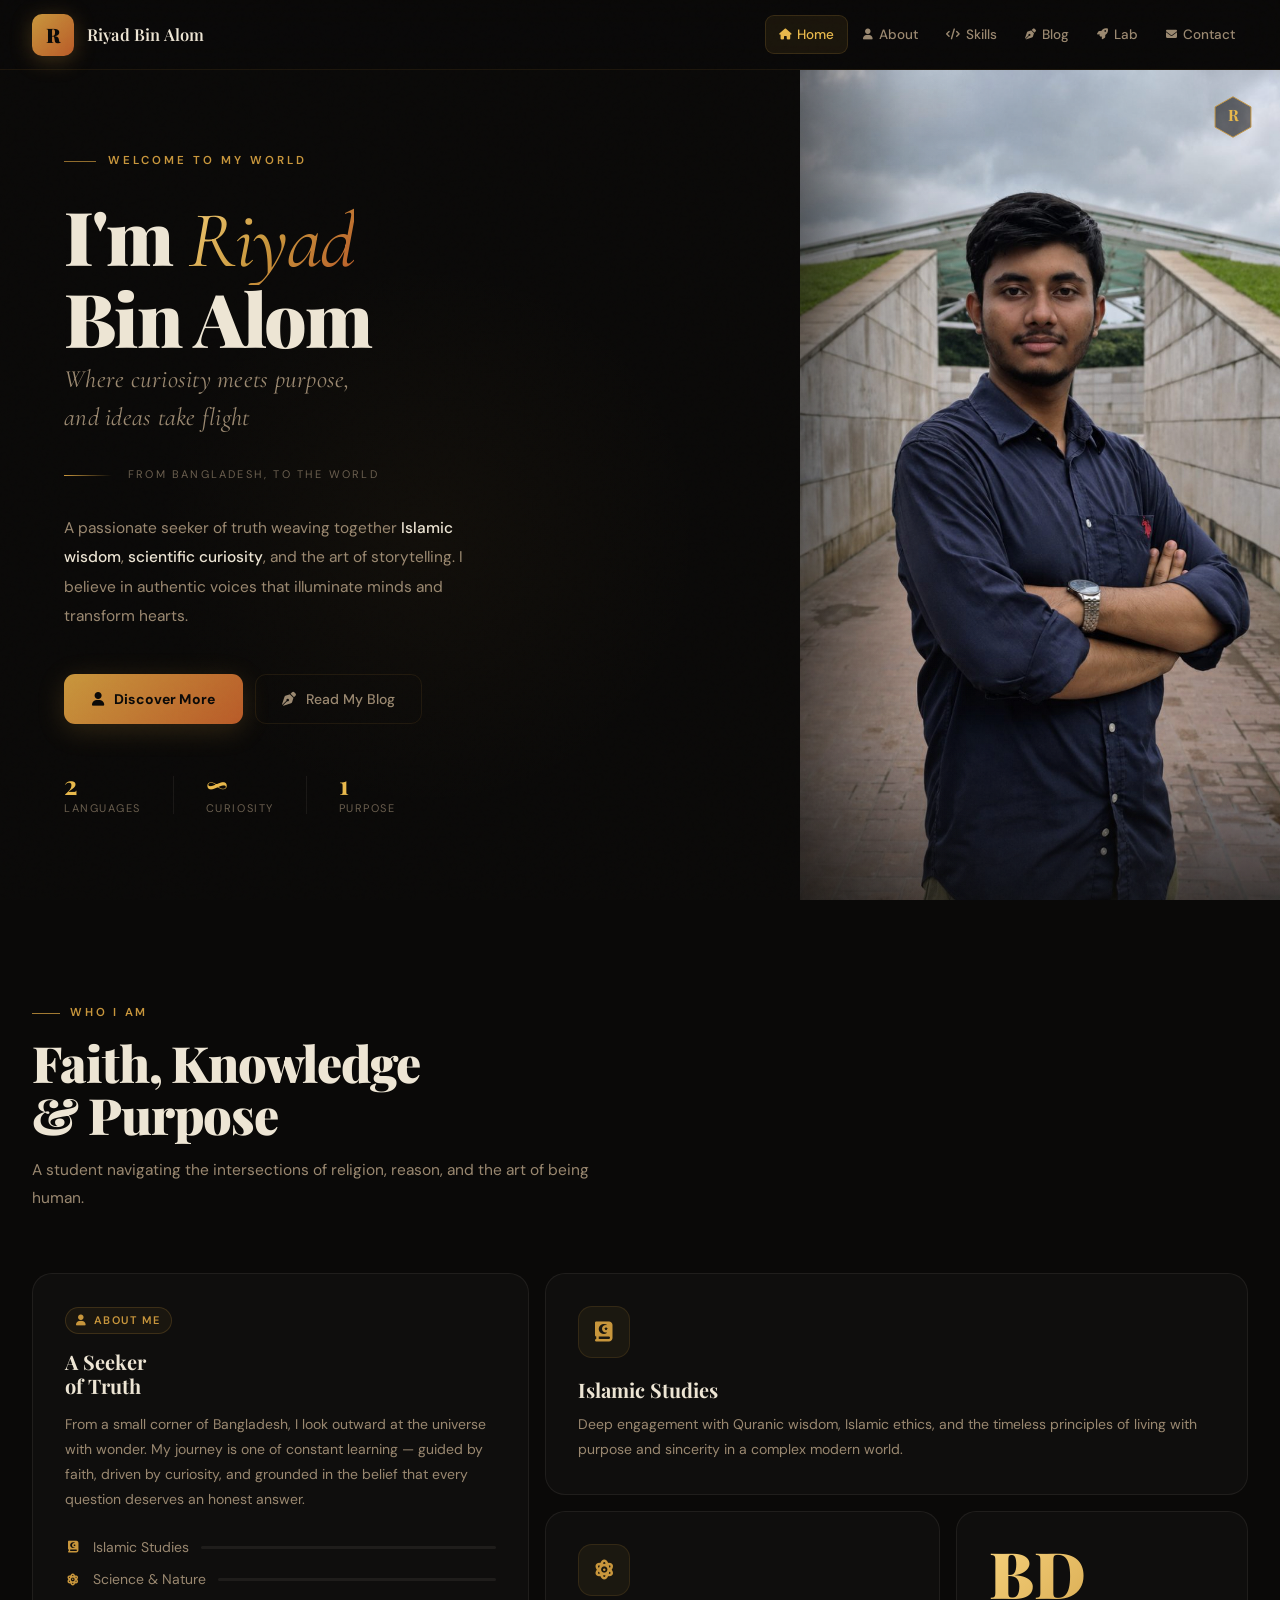
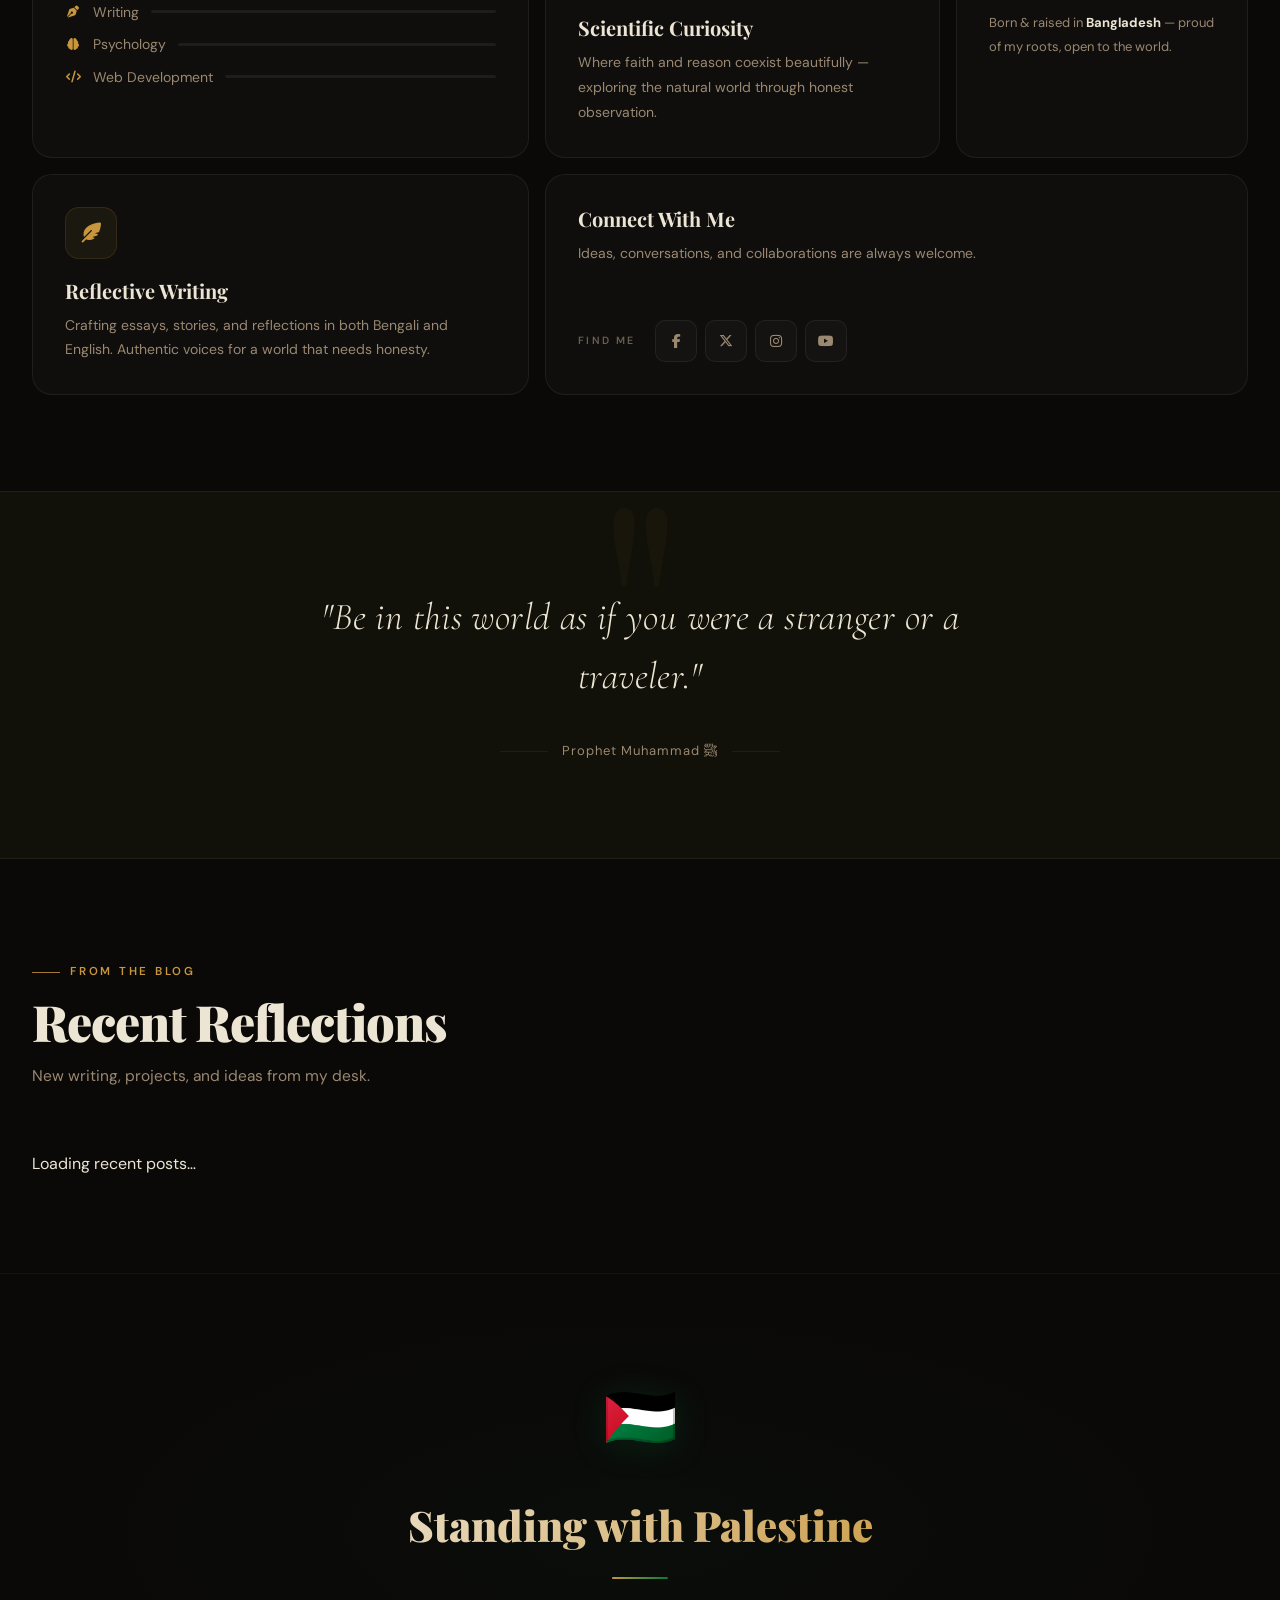
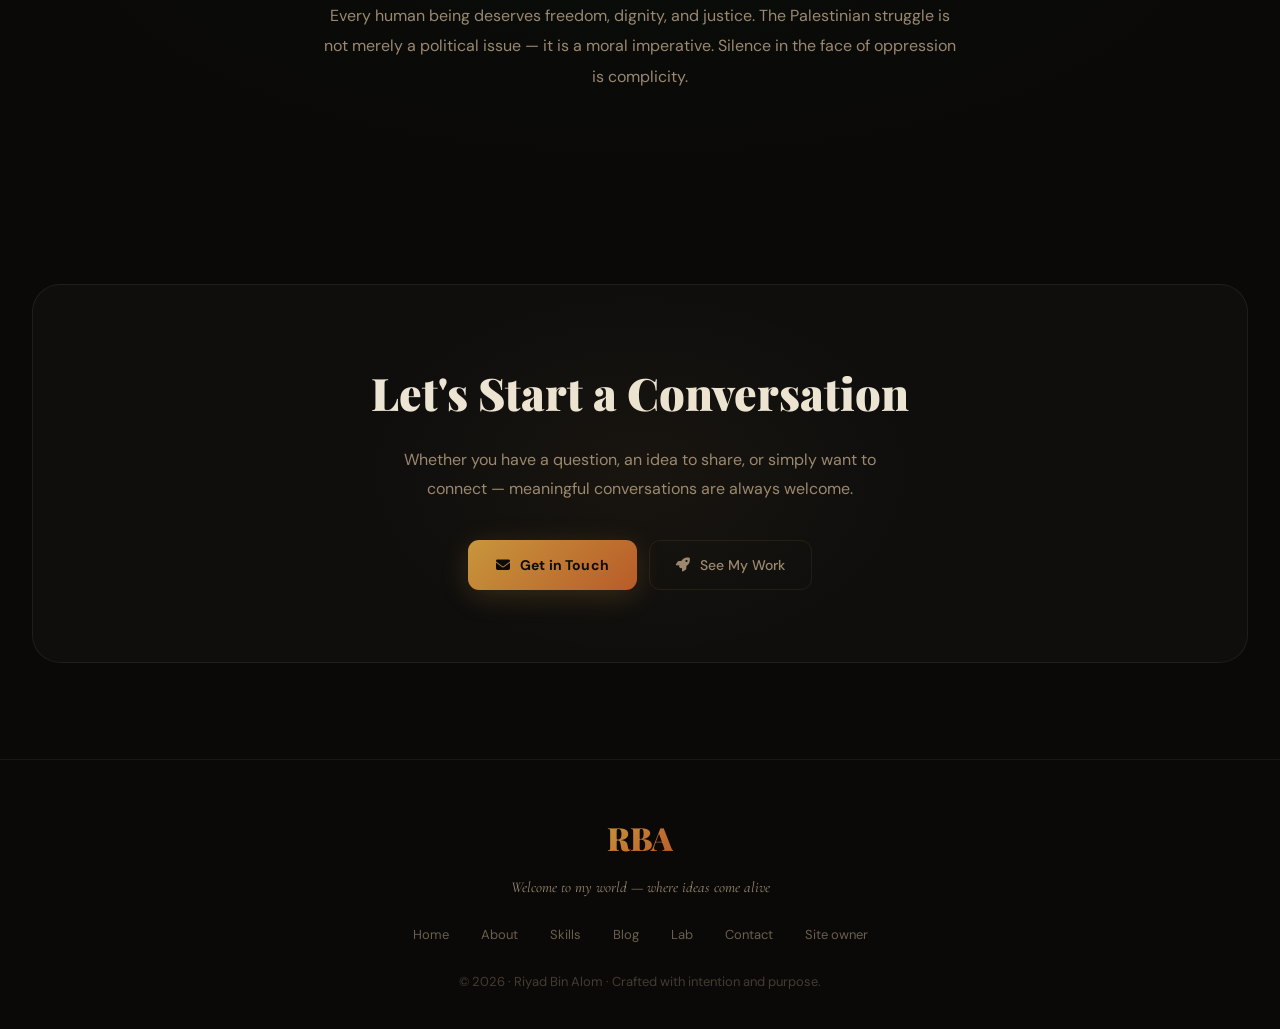
==== commit 37e6d158: "Add files via upload" ====
--- a/index.html
+++ b/index.html
@@ -1,1224 +1,1204 @@
-<!DOCTYPE html>
-<html lang="en">
-<head>
-<meta charset="utf-8"/>
-<meta name="viewport" content="width=device-width,initial-scale=1"/>
-<title>Riyad Bin Alom — Welcome to My World</title>
-<link href="https://fonts.googleapis.com/css2?family=Playfair+Display:ital,wght@0,400;0,600;0,700;0,900;1,400;1,600&family=DM+Sans:wght@300;400;500;600&family=Cormorant+Garamond:ital,wght@0,300;0,400;0,600;1,300;1,400&display=swap" rel="stylesheet">
-<link rel="stylesheet" href="https://cdnjs.cloudflare.com/ajax/libs/font-awesome/6.6.0/css/all.min.css">
-<style>
-/* ══════════════════════════════════════
-   ROOT & RESET
-══════════════════════════════════════ */
-:root{
-  --bg:#0a0908;
-  --bg2:#111009;
-  --bg3:#18150f;
-  --bg4:#1e1a12;
-  --text:#ede5d4;
-  --muted:#9a8870;
-  --muted2:#6a5e4e;
-  --gold:#c8963c;
-  --gold2:#e8b84b;
-  --gold3:#f5d07a;
-  --rust:#b85a28;
-  --border:rgba(200,150,60,0.11);
-  --border2:rgba(237,229,212,0.07);
-  --card:rgba(255,255,255,0.022);
-  --maxw:1300px;
-  --nav-h:70px;
-  --radius:16px;
-}
-*{box-sizing:border-box;margin:0;padding:0;}
-html{scroll-behavior:smooth;}
-body{
-  font-family:'DM Sans',system-ui,sans-serif;
-  background:var(--bg);
-  color:var(--text);
-  line-height:1.6;
-  overflow-x:hidden;
-}
-body.locked{overflow:hidden;height:100vh;}
-
-/* Grain texture overlay */
-body::after{
-  content:'';position:fixed;inset:0;
-  background-image:url("data:image/svg+xml,%3Csvg viewBox='0 0 256 256' xmlns='http://www.w3.org/2000/svg'%3E%3Cfilter id='n'%3E%3CfeTurbulence type='fractalNoise' baseFrequency='0.9' numOctaves='4' stitchTiles='stitch'/%3E%3C/filter%3E%3Crect width='100%25' height='100%25' filter='url(%23n)' opacity='1'/%3E%3C/svg%3E");
-  pointer-events:none;z-index:9999;opacity:0.028;mix-blend-mode:overlay;
-}
-
-a{color:inherit;text-decoration:none;}
-img{display:block;max-width:100%;}
-
-/* ══════════════════════════════════════
-   INTRO ANIMATION
-══════════════════════════════════════ */
-.intro{
-  position:fixed;inset:0;z-index:10000;
-  background:var(--bg);
-  display:flex;align-items:center;justify-content:center;
-  flex-direction:column;
-  transition:opacity .9s cubic-bezier(.65,0,.35,1),visibility .9s;
-}
-.intro.hide{opacity:0;visibility:hidden;pointer-events:none;}
-
-/* faint ambient glow behind the mark */
-.intro::before{
-  content:'';position:absolute;
-  width:520px;height:520px;border-radius:50%;
-  background:radial-gradient(circle,rgba(200,150,60,0.10) 0%,transparent 68%);
-  animation:introGlow 2.6s ease-in-out infinite alternate;
-}
-@keyframes introGlow{
-  from{opacity:.55;transform:scale(.94);}
-  to{opacity:1;transform:scale(1.05);}
-}
-
-.intro-mark{
-  position:relative;z-index:1;
-  width:148px;height:148px;
-}
-.intro-mark svg{width:100%;height:100%;overflow:visible;}
-
-/* the hexagon frame draws itself */
-.im-frame{
-  fill:none;
-  stroke:var(--gold);
-  stroke-width:1.4;
-  stroke-linecap:round;
-  stroke-dasharray:520;
-  stroke-dashoffset:520;
-  animation:drawFrame 2.1s cubic-bezier(.65,0,.35,1) .2s forwards;
-  opacity:.85;
-}
-@keyframes drawFrame{
-  to{stroke-dashoffset:0;}
-}
-
-/* the letterforms draw themselves, slightly after the frame */
-.im-letters path{
-  fill:none;
-  stroke:var(--gold3);
-  stroke-width:5;
-  stroke-linecap:round;
-  stroke-linejoin:round;
-  stroke-dasharray:300;
-  stroke-dashoffset:300;
-  animation:drawLetters 1.6s cubic-bezier(.45,0,.3,1) forwards;
-}
-.im-letters path:nth-child(1){animation-delay:.9s;}
-.im-letters path:nth-child(2){animation-delay:1.3s;}
-.im-letters path:nth-child(3){animation-delay:1.7s;}
-@keyframes drawLetters{
-  to{stroke-dashoffset:0;}
-}
-
-/* fill fades in once the strokes finish, then the whole mark settles */
-.im-fill{
-  opacity:0;
-  fill:url(#introGrad);
-  animation:fillIn .8s ease 2.7s forwards;
-}
-@keyframes fillIn{ to{opacity:1;} }
-
-.intro-name{
-  margin-top:26px;
-  font-family:'Playfair Display',serif;
-  font-weight:600;font-size:15px;
-  letter-spacing:.32em;text-transform:uppercase;
-  color:var(--text);
-  opacity:0;
-  animation:introTextIn .8s ease 2.9s forwards;
-}
-.intro-tagline{
-  margin-top:8px;
-  font-family:'Cormorant Garamond',serif;
-  font-style:italic;font-size:13.5px;
-  letter-spacing:.04em;
-  color:var(--muted);
-  opacity:0;
-  animation:introTextIn .8s ease 3.15s forwards;
-}
-@keyframes introTextIn{
-  from{opacity:0;transform:translateY(8px);}
-  to{opacity:1;transform:translateY(0);}
-}
-
-/* thin progress rule beneath */
-.intro-rule{
-  margin-top:34px;width:120px;height:1px;
-  background:var(--border2);
-  position:relative;overflow:hidden;
-  opacity:0;animation:introTextIn .5s ease 2.9s forwards;
-}
-.intro-rule::after{
-  content:'';position:absolute;inset:0;
-  background:linear-gradient(90deg,var(--gold),var(--gold3));
-  transform:scaleX(0);transform-origin:left;
-  animation:introProgress 2s cubic-bezier(.65,0,.35,1) 3.05s forwards;
-}
-@keyframes introProgress{ to{transform:scaleX(1);} }
-
-@media(prefers-reduced-motion:reduce){
-  .intro{transition:opacity .3s;}
-  .im-frame,.im-letters path,.im-fill,.intro-name,.intro-tagline,.intro-rule,.intro-rule::after{
-    animation-duration:.01s !important;animation-delay:0s !important;
-  }
-}
-
-/* ══════════════════════════════════════
-   NAVBAR
-══════════════════════════════════════ */
-.navbar{
-  position:sticky;top:0;z-index:200;
-  height:var(--nav-h);
-  display:flex;align-items:center;
-  background:rgba(10,9,8,0.88);
-  backdrop-filter:blur(24px);
-  border-bottom:1px solid var(--border);
-  transition:background .3s;
-}
-.nav-inner{
-  max-width:var(--maxw);margin:0 auto;padding:0 32px;
-  width:100%;display:flex;align-items:center;
-  justify-content:space-between;gap:16px;
-}
-.nav-brand{display:flex;align-items:center;gap:13px;flex-shrink:0;}
-.nav-logo{
-  width:42px;height:42px;border-radius:10px;
-  background:linear-gradient(135deg,var(--gold),var(--rust));
-  display:grid;place-items:center;
-  font-family:'Playfair Display',serif;
-  font-weight:900;font-size:20px;color:#0a0908;
-  box-shadow:0 4px 22px rgba(200,150,60,0.28);
-  flex-shrink:0;
-}
-.nav-name{
-  font-family:'Playfair Display',serif;
-  font-weight:600;font-size:16.5px;
-  white-space:nowrap;letter-spacing:.01em;
-}
-.nav-links{display:flex;align-items:center;gap:2px;}
-.nav-links a{
-  display:inline-flex;align-items:center;gap:6px;
-  padding:8px 13px;border-radius:9px;
-  font-size:13.5px;font-weight:500;
-  color:var(--muted);transition:all .2s;
-  white-space:nowrap;
-}
-.nav-links a i{font-size:11px;}
-.nav-links a:hover{color:var(--text);background:var(--card);}
-.nav-links a.active{
-  color:var(--gold2);
-  background:rgba(200,150,60,0.09);
-  border:1px solid rgba(200,150,60,0.18);
-}
-.nav-ham{
-  display:none;background:none;
-  border:1px solid var(--border);
-  color:var(--muted);width:42px;height:42px;
-  border-radius:9px;cursor:pointer;font-size:16px;
-  transition:all .2s;place-items:center;
-}
-.nav-ham:hover{color:var(--gold2);border-color:var(--gold);}
-
-/* Mobile menu */
-.mobile-menu{
-  display:none;position:fixed;
-  inset:0;top:var(--nav-h);
-  background:rgba(10,9,8,0.98);
-  backdrop-filter:blur(28px);
-  z-index:150;flex-direction:column;
-  padding:24px;gap:5px;
-  border-top:1px solid var(--border);
-  overflow-y:auto;
-}
-.mobile-menu.open{display:flex;}
-.mobile-menu a{
-  display:flex;align-items:center;gap:14px;
-  padding:15px 18px;border-radius:12px;
-  font-size:15.5px;font-weight:500;
-  color:var(--muted);border:1px solid transparent;
-  transition:all .2s;
-}
-.mobile-menu a i{width:20px;text-align:center;color:var(--gold);}
-.mobile-menu a:hover,.mobile-menu a.active{
-  color:var(--gold2);border-color:var(--border);
-  background:var(--card);
-}
-.mob-div{height:1px;background:var(--border2);margin:6px 0;}
-
-/* ══════════════════════════════════════
-   HERO
-══════════════════════════════════════ */
-.hero{
-  min-height:calc(100vh - var(--nav-h));
-  display:grid;
-  grid-template-columns:1fr 480px;
-  align-items:stretch;
-  overflow:hidden;
-  position:relative;
-}
-
-/* Ambient background glow */
-.hero::before{
-  content:'';position:absolute;
-  top:20%;left:10%;
-  width:600px;height:600px;
-  background:radial-gradient(circle,rgba(200,150,60,0.04) 0%,transparent 65%);
-  pointer-events:none;z-index:0;
-  animation:glow 8s ease-in-out infinite alternate;
-}
-@keyframes glow{
-  from{opacity:.5;transform:translate(0,0) scale(1);}
-  to{opacity:1;transform:translate(30px,20px) scale(1.05);}
-}
-
-/* Left text */
-.hero-text{
-  display:flex;flex-direction:column;
-  justify-content:center;
-  padding:80px 64px;
-  position:relative;z-index:1;
-}
-
-.hero-eyebrow{
-  display:inline-flex;align-items:center;gap:12px;
-  font-size:11.5px;font-weight:600;
-  letter-spacing:.26em;text-transform:uppercase;
-  color:var(--gold);margin-bottom:28px;
-  opacity:0;animation:fadeUp .7s ease forwards;
-}
-.hero-eyebrow .line{width:32px;height:1px;background:var(--gold);opacity:.7;}
-
-.hero-h1{
-  font-family:'Playfair Display',serif;
-  font-size:clamp(46px,5.8vw,82px);
-  font-weight:900;line-height:1.0;
-  letter-spacing:-.025em;
-  margin-bottom:6px;
-  opacity:0;animation:fadeUp .7s ease forwards;
-}
-.hero-h1 em{
-  font-style:italic;font-weight:400;
-  font-family:'Cormorant Garamond',serif;
-  font-size:1.08em;
-}
-.hero-h1 .gold{
-  background:linear-gradient(125deg,var(--gold3),var(--gold),var(--rust));
-  -webkit-background-clip:text;-webkit-text-fill-color:transparent;
-  background-clip:text;
-}
-
-.hero-subtitle{
-  font-family:'Cormorant Garamond',serif;
-  font-style:italic;
-  font-size:clamp(18px,2.2vw,25px);
-  color:var(--muted);
-  line-height:1.5;
-  margin-bottom:30px;
-  opacity:0;animation:fadeUp .7s ease forwards;
-  letter-spacing:.01em;
-}
-
-/* Divider line */
-.hero-div{
-  display:flex;align-items:center;gap:16px;
-  margin-bottom:30px;
-  opacity:0;animation:fadeUp .7s ease forwards;
-}
-.hero-div span{width:48px;height:1px;background:linear-gradient(to right,var(--gold),transparent);}
-.hero-div small{
-  font-size:11px;letter-spacing:.2em;
-  text-transform:uppercase;color:var(--muted2);
-}
-
-.hero-desc{
-  font-size:15.5px;color:var(--muted);
-  line-height:1.9;max-width:440px;
-  margin-bottom:42px;
-  opacity:0;animation:fadeUp .7s ease forwards;
-}
-.hero-desc strong{color:var(--text);font-weight:500;}
-
-/* CTA */
-.hero-cta{
-  display:flex;gap:12px;flex-wrap:wrap;
-  margin-bottom:48px;
-  opacity:0;animation:fadeUp .7s ease forwards;
-}
-.btn-primary{
-  display:inline-flex;align-items:center;gap:10px;
-  padding:14px 28px;border-radius:11px;
-  background:linear-gradient(135deg,var(--gold),var(--rust));
-  color:#0a0908;font-weight:700;font-size:14px;
-  transition:all .28s;border:none;cursor:pointer;
-  letter-spacing:.01em;
-  box-shadow:0 6px 28px rgba(200,150,60,0.2);
-}
-.btn-primary:hover{
-  transform:translateY(-3px);
-  box-shadow:0 14px 40px rgba(200,150,60,0.32);
-}
-.btn-ghost{
-  display:inline-flex;align-items:center;gap:10px;
-  padding:13px 26px;border-radius:11px;
-  border:1px solid var(--border);
-  color:var(--muted);font-weight:500;font-size:14px;
-  transition:all .28s;
-}
-.btn-ghost:hover{
-  color:var(--gold2);
-  border-color:rgba(200,150,60,0.35);
-  background:rgba(200,150,60,0.04);
-}
-
-/* Stats row */
-.hero-stats{
-  display:flex;gap:32px;flex-wrap:wrap;
-  opacity:0;animation:fadeUp .7s ease forwards;
-}
-.stat{display:flex;flex-direction:column;gap:2px;}
-.stat-n{
-  font-family:'Playfair Display',serif;
-  font-size:26px;font-weight:700;
-  color:var(--gold2);line-height:1;
-}
-.stat-l{font-size:11px;letter-spacing:.14em;text-transform:uppercase;color:var(--muted2);}
-.stat-sep{width:1px;background:var(--border2);align-self:stretch;margin:4px 0;}
-
-/* Staggered delays applied once intro finishes (JS adds .run to hero) */
-.hero .hero-eyebrow{animation-delay:.08s;}
-.hero .hero-h1{animation-delay:.18s;}
-.hero .hero-subtitle{animation-delay:.28s;}
-.hero .hero-div{animation-delay:.36s;}
-.hero .hero-desc{animation-delay:.44s;}
-.hero .hero-cta{animation-delay:.54s;}
-.hero .hero-stats{animation-delay:.62s;}
-
-/* Right: Image panel */
-.hero-img{
-  position:relative;overflow:hidden;
-  background:var(--bg2);
-  opacity:0;
-  animation:imgReveal 1s cubic-bezier(.65,0,.35,1) .2s forwards;
-}
-@keyframes imgReveal{
-  from{opacity:0;clip-path:inset(0 0 0 100%);}
-  to{opacity:1;clip-path:inset(0 0 0 0%);}
-}
-.hero-img img{
-  width:100%;height:100%;
-  object-fit:cover;object-position:center top;
-  display:block;transition:transform .7s ease;
-}
-.hero-img:hover img{transform:scale(1.04);}
-
-/* Gradient overlays on image */
-.hero-img-ov{
-  position:absolute;inset:0;
-  background:
-    linear-gradient(to right, rgba(10,9,8,.55) 0%, rgba(10,9,8,.1) 22%, transparent 40%),
-    linear-gradient(to top, rgba(10,9,8,.6) 0%, rgba(10,9,8,.08) 18%, transparent 36%);
-  pointer-events:none;z-index:1;
-}
-
-/* corner mark on image — replaces the old nametag pill */
-.img-corner{
-  position:absolute;top:24px;right:24px;z-index:2;
-  width:46px;height:46px;
-  display:grid;place-items:center;
-  opacity:0;animation:fadeUp .8s ease .9s forwards;
-}
-.img-corner svg{width:100%;height:100%;}
-
-/* ══════════════════════════════════════
-   SECTIONS
-══════════════════════════════════════ */
-.section{padding:96px 0;}
-.wrap{max-width:var(--maxw);margin:0 auto;padding:0 32px;}
-
-.sec-eye{
-  display:inline-flex;align-items:center;gap:10px;
-  font-size:11.5px;font-weight:600;
-  letter-spacing:.24em;text-transform:uppercase;
-  color:var(--gold);margin-bottom:14px;
-}
-.sec-eye::before{content:'';width:28px;height:1px;background:var(--gold);opacity:.8;}
-
-.sec-h2{
-  font-family:'Playfair Display',serif;
-  font-size:clamp(30px,4vw,50px);
-  font-weight:900;line-height:1.05;
-  letter-spacing:-.022em;margin-bottom:14px;
-}
-.sec-p{
-  color:var(--muted);font-size:15.5px;
-  max-width:52ch;line-height:1.85;margin-bottom:60px;
-}
-
-/* ── ABOUT BENTO ── */
-.bento{
-  display:grid;
-  grid-template-columns:repeat(12,1fr);
-  grid-template-rows:auto;
-  gap:16px;
-}
-.bento-card{
-  background:var(--card);
-  border:1px solid var(--border2);
-  border-radius:20px;
-  padding:32px;
-  transition:all .3s ease;
-  position:relative;overflow:hidden;
-}
-.bento-card:hover{
-  border-color:var(--border);
-  transform:translateY(-4px);
-  box-shadow:0 20px 52px rgba(0,0,0,.36);
-}
-.bento-card::after{
-  content:'';position:absolute;
-  top:0;left:0;right:0;height:1px;
-  background:linear-gradient(90deg,transparent,rgba(200,150,60,0.28),transparent);
-  opacity:0;transition:opacity .3s;
-}
-.bento-card:hover::after{opacity:1;}
-
-/* Bento grid layout */
-.bc1{grid-column:span 5;grid-row:span 2;}
-.bc2{grid-column:span 7;}
-.bc3{grid-column:span 4;}
-.bc4{grid-column:span 3;}
-.bc5{grid-column:span 5;}
-.bc6{grid-column:span 7;}
-
-.bento-icon{
-  width:52px;height:52px;border-radius:14px;
-  background:rgba(200,150,60,0.07);
-  border:1px solid rgba(200,150,60,0.14);
-  display:grid;place-items:center;
-  color:var(--gold);font-size:20px;
-  margin-bottom:20px;
-}
-.bento-h{
-  font-family:'Playfair Display',serif;
-  font-size:20px;font-weight:700;
-  margin-bottom:10px;line-height:1.2;
-}
-.bento-p{font-size:14px;color:var(--muted);line-height:1.78;}
-.bento-num{
-  font-family:'Playfair Display',serif;
-  font-size:64px;font-weight:900;
-  line-height:.9;
-  background:linear-gradient(135deg,var(--gold3),var(--gold));
-  -webkit-background-clip:text;-webkit-text-fill-color:transparent;
-  background-clip:text;
-  margin-bottom:10px;
-}
-.bento-tag{
-  display:inline-flex;align-items:center;gap:6px;
-  font-size:11px;font-weight:600;letter-spacing:.14em;
-  text-transform:uppercase;color:var(--gold);
-  padding:4px 10px;border-radius:20px;
-  border:1px solid rgba(200,150,60,.2);
-  background:rgba(200,150,60,.06);
-  margin-bottom:16px;
-}
-.interest-list{
-  display:flex;flex-direction:column;gap:10px;
-  margin-top:14px;
-}
-.int-item{
-  display:flex;align-items:center;gap:12px;
-  font-size:14px;color:var(--muted);
-}
-.int-item i{color:var(--gold);width:16px;text-align:center;font-size:12px;}
-.int-bar{
-  flex:1;height:3px;border-radius:3px;
-  background:var(--border2);overflow:hidden;
-  margin-left:auto;width:80px;flex-shrink:0;
-}
-.int-fill{
-  height:100%;border-radius:3px;
-  background:linear-gradient(to right,var(--gold),var(--gold2));
-  width:0;
-  transition:width 1.1s cubic-bezier(.45,0,.2,1);
-}
-.int-fill.run{width:var(--w);}
-
-/* ── QUOTE ── */
-.quote-sect{
-  padding:96px 0;
-  background:var(--bg2);
-  border-top:1px solid var(--border2);
-  border-bottom:1px solid var(--border2);
-  position:relative;overflow:hidden;
-}
-.quote-sect::before{
-  content:'"';position:absolute;
-  top:-40px;left:50%;transform:translateX(-50%);
-  font-family:'Playfair Display',serif;
-  font-size:300px;line-height:1;
-  color:rgba(200,150,60,0.04);
-  pointer-events:none;user-select:none;
-}
-.quote-inner{
-  max-width:800px;margin:0 auto;padding:0 32px;
-  text-align:center;position:relative;z-index:1;
-}
-.q-text{
-  font-family:'Cormorant Garamond',serif;
-  font-style:italic;
-  font-size:clamp(22px,3.5vw,38px);
-  color:var(--text);
-  line-height:1.55;
-  margin-bottom:28px;
-  font-weight:300;
-  letter-spacing:.01em;
-}
-.q-src{
-  display:inline-flex;align-items:center;gap:14px;
-  font-size:13px;color:var(--muted);letter-spacing:.08em;
-}
-.q-src::before,.q-src::after{
-  content:'';width:48px;height:1px;background:var(--border);
-}
-
-/* ── BLOG CARDS ── */
-.blog-grid{display:grid;grid-template-columns:repeat(2,1fr);gap:18px;}
-.blog-card{
-  background:var(--card);
-  border:1px solid var(--border2);
-  border-radius:18px;
-  padding:30px;
-  transition:all .3s;
-  display:flex;flex-direction:column;gap:13px;
-  cursor:pointer;
-}
-.blog-card:hover{
-  border-color:var(--border);
-  transform:translateY(-5px);
-  box-shadow:0 22px 55px rgba(0,0,0,.38);
-}
-.blog-tag{
-  display:inline-flex;align-items:center;gap:6px;
-  font-size:11px;font-weight:600;letter-spacing:.16em;
-  text-transform:uppercase;color:var(--gold);
-  padding:3px 10px;border-radius:20px;
-  border:1px solid rgba(200,150,60,.2);
-  background:rgba(200,150,60,.06);width:fit-content;
-}
-.blog-h{
-  font-family:'Playfair Display',serif;
-  font-size:20px;font-weight:700;line-height:1.25;
-  color:var(--text);transition:color .2s;
-}
-.blog-card:hover .blog-h{color:var(--gold2);}
-.blog-p{font-size:14px;color:var(--muted);line-height:1.75;flex:1;}
-.blog-link{
-  display:inline-flex;align-items:center;gap:7px;
-  font-size:13px;font-weight:600;
-  color:var(--muted2);transition:all .22s;width:fit-content;
-}
-.blog-card:hover .blog-link{color:var(--gold);gap:11px;}
-
-/* ── PALESTINE ── */
-.pal-sect{
-  padding:96px 0;
-  position:relative;overflow:hidden;
-  border-top:1px solid rgba(0,120,55,.12);
-}
-.pal-sect::before{
-  content:'';position:absolute;inset:0;
-  background:radial-gradient(ellipse at center,rgba(0,120,55,.04) 0%,transparent 65%);
-  pointer-events:none;
-}
-.pal-inner{
-  max-width:700px;margin:0 auto;
-  padding:0 32px;text-align:center;
-  position:relative;z-index:1;
-}
-.pal-flag{
-  font-size:60px;margin:0 auto 26px;display:inline-block;
-  filter:drop-shadow(0 4px 16px rgba(0,120,55,.2));
-  animation:sway 5s ease-in-out infinite;
-}
-@keyframes sway{
-  0%,100%{transform:rotate(-3deg);}
-  50%{transform:rotate(3deg) scale(1.06);}
-}
-.pal-h{
-  font-family:'Playfair Display',serif;
-  font-size:clamp(26px,4vw,42px);
-  font-weight:900;margin-bottom:18px;
-  background:linear-gradient(135deg,var(--text),var(--gold));
-  -webkit-background-clip:text;-webkit-text-fill-color:transparent;
-  background-clip:text;
-}
-.pal-div{
-  width:56px;height:2px;
-  background:linear-gradient(90deg,var(--gold),#007A3D);
-  margin:0 auto 22px;border-radius:2px;
-}
-.pal-p{font-size:16px;color:var(--muted);line-height:1.9;}
-
-/* ── CTA ── */
-.cta-sect{padding:96px 0;}
-.cta-card{
-  background:var(--card);
-  border:1px solid var(--border2);
-  border-radius:28px;
-  padding:72px 64px;
-  text-align:center;
-  position:relative;overflow:hidden;
-}
-.cta-card::before{
-  content:'';position:absolute;
-  top:50%;left:50%;
-  width:600px;height:400px;
-  background:radial-gradient(ellipse,rgba(200,150,60,.05) 0%,transparent 65%);
-  transform:translate(-50%,-50%);pointer-events:none;
-}
-.cta-h{
-  font-family:'Playfair Display',serif;
-  font-size:clamp(28px,3.5vw,46px);
-  font-weight:900;margin-bottom:16px;
-}
-.cta-p{
-  font-size:16px;color:var(--muted);
-  max-width:48ch;margin:0 auto 36px;line-height:1.85;
-}
-.cta-btns{display:flex;gap:12px;justify-content:center;flex-wrap:wrap;}
-
-/* ── FOOTER ── */
-.footer{
-  padding:52px 0 36px;
-  border-top:1px solid var(--border2);
-}
-.footer-inner{
-  max-width:var(--maxw);margin:0 auto;
-  padding:0 32px;
-  display:flex;flex-direction:column;
-  align-items:center;gap:20px;
-}
-.footer-logo{
-  font-family:'Playfair Display',serif;
-  font-size:32px;font-weight:900;
-  background:linear-gradient(135deg,var(--gold),var(--rust));
-  -webkit-background-clip:text;-webkit-text-fill-color:transparent;
-  background-clip:text;
-  letter-spacing:-.01em;
-  cursor:default;
-  user-select:none;
-}
-.footer-tag{
-  font-family:'Cormorant Garamond',serif;
-  font-style:italic;font-size:15px;
-  color:var(--muted);margin-top:-8px;
-}
-.footer-links{
-  display:flex;justify-content:center;
-  gap:4px;flex-wrap:wrap;
-}
-.footer-links a{
-  font-size:13px;padding:6px 14px;
-  border-radius:8px;color:var(--muted2);
-  transition:all .2s;
-}
-.footer-links a:hover{color:var(--gold);background:var(--card);}
-.footer-copy{
-  font-size:13px;color:rgba(154,136,112,.4);
-  text-align:center;line-height:1.6;
-}
-
-/* ══════════════════════════════════════
-   SOCIAL ICONS
-══════════════════════════════════════ */
-.socials{display:flex;align-items:center;gap:20px;}
-.soc-label{
-  font-size:10.5px;font-weight:600;
-  letter-spacing:.2em;text-transform:uppercase;
-  color:var(--muted2);
-}
-.soc-row{display:flex;gap:8px;}
-.soc-ic{
-  width:42px;height:42px;border-radius:10px;
-  border:1px solid var(--border2);
-  display:grid;place-items:center;
-  color:var(--muted);font-size:14px;
-  transition:all .22s;background:var(--card);
-}
-.soc-ic:hover{
-  color:var(--gold2);border-color:var(--border);
-  transform:translateY(-3px);
-  background:rgba(200,150,60,.06);
-}
-
-/* ══════════════════════════════════════
-   ANIMATIONS & SCROLL REVEAL
-══════════════════════════════════════ */
-@keyframes fadeUp{
-  from{opacity:0;transform:translateY(26px);}
-  to{opacity:1;transform:translateY(0);}
-}
-.reveal{
-  opacity:0;transform:translateY(20px);
-  transition:opacity .7s ease,transform .7s ease;
-}
-.reveal.vis{opacity:1;transform:translateY(0);}
-.d1{transition-delay:.08s;}.d2{transition-delay:.16s;}.d3{transition-delay:.24s;}.d4{transition-delay:.32s;}
-
-/* ══════════════════════════════════════
-   RESPONSIVE
-══════════════════════════════════════ */
-@media(max-width:1100px){
-  .hero{grid-template-columns:1fr 420px;}
-  .hero-text{padding:64px 44px;}
-  .bc1{grid-column:span 12;}
-  .bc2{grid-column:span 12;}
-  .bc3{grid-column:span 6;}
-  .bc4{grid-column:span 6;}
-  .bc5{grid-column:span 6;}
-  .bc6{grid-column:span 6;}
-}
-@media(max-width:900px){
-  .hero{grid-template-columns:1fr;min-height:auto;}
-  .hero-img{order:-1;height:72vw;max-height:480px;}
-  .hero-text{padding:40px 24px 56px;max-width:100%;}
-  .blog-grid{grid-template-columns:1fr;}
-  .hero-stats{gap:20px;}
-}
-@media(max-width:840px){
-  .nav-links{display:none;}
-  .nav-ham{display:grid;}
-  .wrap,.footer-inner{padding:0 20px;}
-  .bento{grid-template-columns:1fr;}
-  .bc1,.bc2,.bc3,.bc4,.bc5,.bc6{grid-column:span 1;}
-}
-@media(max-width:600px){
-  .hero-img{height:100vw;max-height:400px;}
-  .hero-cta{flex-direction:column;}
-  .hero-stats{gap:16px;}
-  .stat-sep{display:none;}
-  .cta-card{padding:40px 24px;}
-  .section{padding:64px 0;}
-  .quote-sect,.pal-sect,.cta-sect{padding:64px 0;}
-  .intro-mark{width:118px;height:118px;}
-}
-</style>
-</head>
-<body class="locked">
-
-<!-- ════════ INTRO ANIMATION ════════ -->
-<div class="intro" id="intro" aria-hidden="true">
-  <div class="intro-mark">
-    <svg viewBox="0 0 200 200">
-      <defs>
-        <linearGradient id="introGrad" x1="0%" y1="0%" x2="100%" y2="100%">
-          <stop offset="0%" stop-color="#f5d07a"/>
-          <stop offset="55%" stop-color="#c8963c"/>
-          <stop offset="100%" stop-color="#b85a28"/>
-        </linearGradient>
-      </defs>
-      <!-- hexagon frame -->
-      <polygon class="im-frame" points="100,12 178,56 178,144 100,188 22,144 22,56"/>
-      <!-- filled hexagon, fades in after strokes -->
-      <polygon class="im-fill" points="100,12 178,56 178,144 100,188 22,144 22,56" opacity="0"/>
-      <!-- R B A letterforms, hand-drawn as strokes -->
-      <g class="im-letters" transform="translate(100,100)">
-        <!-- R -->
-        <path d="M -46,22 L -46,-22 L -34,-22 C -25,-22 -19,-17 -19,-9 C -19,-1 -25,4 -34,4 L -46,4 M -28,4 L -16,22"/>
-        <!-- B -->
-        <path d="M -6,22 L -6,-22 L 6,-22 C 14,-22 19,-18 19,-11 C 19,-4 14,0 6,0 L -6,0 M 6,0 C 15,0 21,4 21,11 C 21,18 15,22 6,22 L -6,22"/>
-        <!-- A -->
-        <path d="M 30,22 L 44,-22 L 58,22 M 35,8 L 53,8"/>
-      </g>
-    </svg>
-  </div>
-  <div class="intro-name">Riyad Bin Alom</div>
-  <div class="intro-tagline">Welcome to my world</div>
-  <div class="intro-rule"></div>
-</div>
-
-<!-- ════════ NAVBAR ════════ -->
-<nav class="navbar" id="nav">
-  <div class="nav-inner">
-    <div class="nav-brand">
-      <div class="nav-logo">R</div>
-      <div class="nav-name">Riyad Bin Alom</div>
-    </div>
-    <div class="nav-links">
-      <a href="index.html" class="active"><i class="fa-solid fa-house"></i> Home</a>
-      <a href="about.html"><i class="fa-solid fa-user"></i> About</a>
-      <a href="skills.html"><i class="fa-solid fa-code"></i> Skills</a>
-      <a href="blog.html"><i class="fa-solid fa-pen-nib"></i> Blog</a>
-      <a href="lab.html"><i class="fa-solid fa-rocket"></i> Lab</a>
-      <a href="contact.html"><i class="fa-solid fa-envelope"></i> Contact</a>
-    </div>
-    <button class="nav-ham" id="hamBtn" aria-label="Menu">
-      <i class="fa-solid fa-bars" id="hamIcon"></i>
-    </button>
-  </div>
-</nav>
-
-<!-- Mobile Menu -->
-<div class="mobile-menu" id="mobileMenu">
-  <a href="index.html" class="active"><i class="fa-solid fa-house"></i> Home</a>
-  <a href="about.html"><i class="fa-solid fa-user"></i> About</a>
-  <a href="skills.html"><i class="fa-solid fa-code"></i> Skills</a>
-  <a href="blog.html"><i class="fa-solid fa-pen-nib"></i> Blog</a>
-  <div class="mob-div"></div>
-  <a href="lab.html"><i class="fa-solid fa-rocket"></i> Lab — My Creations</a>
-  <div class="mob-div"></div>
-  <a href="contact.html"><i class="fa-solid fa-envelope"></i> Contact</a>
-</div>
-
-<!-- ════════ HERO ════════ -->
-<section class="hero">
-  <div class="hero-text">
-    <div class="hero-eyebrow">
-      <span class="line"></span>
-      Welcome to my world
-    </div>
-
-    <h1 class="hero-h1">
-      I'm <span class="gold"><em>Riyad</em></span><br>Bin Alom
-    </h1>
-
-    <p class="hero-subtitle">
-      Where curiosity meets purpose,<br>and ideas take flight
-    </p>
-
-    <div class="hero-div">
-      <span></span>
-      <small>From Bangladesh, to the world</small>
-    </div>
-
-    <p class="hero-desc">
-      A passionate seeker of truth weaving together
-      <strong>Islamic wisdom</strong>, <strong>scientific curiosity</strong>,
-      and the art of storytelling. I believe in authentic voices
-      that illuminate minds and transform hearts.
-    </p>
-
-    <div class="hero-cta">
-      <a href="about.html" class="btn-primary">
-        <i class="fa-solid fa-user"></i> Discover More
-      </a>
-      <a href="blog.html" class="btn-ghost">
-        <i class="fa-solid fa-pen-nib"></i> Read My Blog
-      </a>
-    </div>
-
-    <div class="hero-stats">
-      <div class="stat">
-        <div class="stat-n">2</div>
-        <div class="stat-l">Languages</div>
-      </div>
-      <div class="stat-sep"></div>
-      <div class="stat">
-        <div class="stat-n">∞</div>
-        <div class="stat-l">Curiosity</div>
-      </div>
-      <div class="stat-sep"></div>
-      <div class="stat">
-        <div class="stat-n">1</div>
-        <div class="stat-l">Purpose</div>
-      </div>
-    </div>
-  </div>
-
-  <!-- Right: Photo -->
-  <div class="hero-img">
-    <img src="riyad.jpg" alt="Riyad Bin Alom" loading="eager">
-    <div class="hero-img-ov"></div>
-    <div class="img-corner">
-      <svg viewBox="0 0 100 100">
-        <polygon points="50,6 89,28 89,72 50,94 11,72 11,28" fill="rgba(10,9,8,0.55)" stroke="var(--gold)" stroke-width="2"/>
-        <text x="50" y="58" text-anchor="middle" font-family="Playfair Display, serif" font-weight="700" font-size="34" fill="#e8b84b">R</text>
-      </svg>
-    </div>
-  </div>
-</section>
-
-
-
-<!-- ════════ ABOUT / BENTO ════════ -->
-<section class="section">
-  <div class="wrap">
-    <div class="sec-eye reveal">Who I Am</div>
-    <h2 class="sec-h2 reveal d1">Faith, Knowledge<br>& Purpose</h2>
-    <p class="sec-p reveal d2">A student navigating the intersections of religion, reason, and the art of being human.</p>
-
-    <div class="bento">
-
-      <!-- Card 1: Big intro -->
-      <div class="bento-card bc1 reveal">
-        <div class="bento-tag"><i class="fa-solid fa-user"></i> About Me</div>
-        <div class="bento-h">A Seeker<br>of Truth</div>
-        <p class="bento-p" style="margin-top:14px;">
-          From a small corner of Bangladesh, I look outward at the universe with wonder. My journey is one of constant learning — guided by faith, driven by curiosity, and grounded in the belief that every question deserves an honest answer.
-        </p>
-        <div class="interest-list" style="margin-top:24px;">
-          <div class="int-item">
-            <i class="fa-solid fa-book-quran"></i>
-            <span>Islamic Studies</span>
-            <div class="int-bar"><div class="int-fill" style="--w:92%;"></div></div>
-          </div>
-          <div class="int-item">
-            <i class="fa-solid fa-atom"></i>
-            <span>Science & Nature</span>
-            <div class="int-bar"><div class="int-fill" style="--w:80%;"></div></div>
-          </div>
-          <div class="int-item">
-            <i class="fa-solid fa-pen-nib"></i>
-            <span>Writing</span>
-            <div class="int-bar"><div class="int-fill" style="--w:85%;"></div></div>
-          </div>
-          <div class="int-item">
-            <i class="fa-solid fa-brain"></i>
-            <span>Psychology</span>
-            <div class="int-bar"><div class="int-fill" style="--w:78%;"></div></div>
-          </div>
-          <div class="int-item">
-            <i class="fa-solid fa-code"></i>
-            <span>Web Development</span>
-            <div class="int-bar"><div class="int-fill" style="--w:68%;"></div></div>
-          </div>
-        </div>
-      </div>
-
-      <!-- Card 2: Islamic -->
-      <div class="bento-card bc2 reveal d1">
-        <div class="bento-icon"><i class="fa-solid fa-book-quran"></i></div>
-        <div class="bento-h">Islamic Studies</div>
-        <p class="bento-p">Deep engagement with Quranic wisdom, Islamic ethics, and the timeless principles of living with purpose and sincerity in a complex modern world.</p>
-      </div>
-
-      <!-- Card 3: Science -->
-      <div class="bento-card bc3 reveal d2">
-        <div class="bento-icon"><i class="fa-solid fa-atom"></i></div>
-        <div class="bento-h">Scientific Curiosity</div>
-        <p class="bento-p">Where faith and reason coexist beautifully — exploring the natural world through honest observation.</p>
-      </div>
-
-      <!-- Card 4: Origin -->
-      <div class="bento-card bc4 reveal d3">
-        <div class="bento-num">BD</div>
-        <div class="bento-p" style="font-size:13px;">Born & raised in <strong style="color:var(--text);">Bangladesh</strong> — proud of my roots, open to the world.</div>
-      </div>
-
-      <!-- Card 5: Writing -->
-      <div class="bento-card bc5 reveal">
-        <div class="bento-icon"><i class="fa-solid fa-feather-pointed"></i></div>
-        <div class="bento-h">Reflective Writing</div>
-        <p class="bento-p">Crafting essays, stories, and reflections in both Bengali and English. Authentic voices for a world that needs honesty.</p>
-      </div>
-
-      <!-- Card 6: Social -->
-      <div class="bento-card bc6 reveal d1" style="display:flex;flex-direction:column;justify-content:space-between;">
-        <div>
-          <div class="bento-h" style="margin-bottom:10px;">Connect With Me</div>
-          <p class="bento-p">Ideas, conversations, and collaborations are always welcome.</p>
-        </div>
-        <div class="socials" style="margin-top:22px;">
-          <span class="soc-label">Find me</span>
-          <div class="soc-row">
-            <a class="soc-ic" href="https://www.facebook.com/share/184vgdmKC6/" target="_blank" title="Facebook"><i class="fab fa-facebook-f"></i></a>
-            <a class="soc-ic" href="https://x.com/Riyad_Bin_Alom" target="_blank" title="X"><i class="fab fa-x-twitter"></i></a>
-            <a class="soc-ic" href="https://www.instagram.com/riyadbinal0m" target="_blank" title="Instagram"><i class="fab fa-instagram"></i></a>
-            <a class="soc-ic" href="#" target="_blank" title="YouTube"><i class="fab fa-youtube"></i></a>
-          </div>
-        </div>
-      </div>
-
-    </div>
-  </div>
-</section>
-
-<!-- ════════ QUOTE ════════ -->
-<div class="quote-sect">
-  <div class="quote-inner reveal">
-    <p class="q-text">
-      "Be in this world as if you were a stranger or a traveler."
-    </p>
-    <div class="q-src">Prophet Muhammad ﷺ</div>
-  </div>
-</div>
-
-<!-- ════════ BLOG ════════ -->
-<section class="section">
-  <div class="wrap">
-    <div class="sec-eye reveal">From the Blog</div>
-    <h2 class="sec-h2 reveal d1">Recent Reflections</h2>
-    <p class="sec-p reveal d2">Thoughts on faith, identity, and the art of being a stranger in a world that never stops moving.</p>
-
-    <div class="blog-grid">
-      <a class="blog-card reveal" href="blog.html">
-        <div class="blog-tag">Featured</div>
-        <div class="blog-h">The Weight of Wearing a Mask</div>
-        <p class="blog-p">In a world that feels like a never-ending masquerade, the hardest thing to do is to show your true face. We trade our authenticity for acceptance...</p>
-        <div class="blog-link">Read Article <i class="fa-solid fa-arrow-right"></i></div>
-      </a>
-      <a class="blog-card reveal d1" href="blog.html">
-        <div class="blog-tag">Identity</div>
-        <div class="blog-h">The Art of Being a Stranger</div>
-        <p class="blog-p">There is a profound beauty in not belonging. A quiet strength in choosing to remain a stranger in a world that demands you fit in...</p>
-        <div class="blog-link">Read Article <i class="fa-solid fa-arrow-right"></i></div>
-      </a>
-      <a class="blog-card reveal d2" href="blog.html">
-        <div class="blog-tag">বাংলা · গল্প</div>
-        <div class="blog-h">বাতিঘর</div>
-        <p class="blog-p">বিশাল এক সমুদ্রের মাঝে একা দাঁড়িয়ে আছে একটি বাতিঘর। রাত হলে সে নিজের বুক চিরে আলো জ্বালায়...</p>
-        <div class="blog-link">পড়ুন <i class="fa-solid fa-arrow-right"></i></div>
-      </a>
-      <a class="blog-card reveal d3" href="blog.html">
-        <div class="blog-tag">Faith · Reflection</div>
-        <div class="blog-h">The Quiet Weight of Thinking Differently</div>
-        <p class="blog-p">There is a specific kind of exhaustion that comes with being surrounded by people, yet feeling entirely unseen...</p>
-        <div class="blog-link">Read Article <i class="fa-solid fa-arrow-right"></i></div>
-      </a>
-    </div>
-  </div>
-</section>
-
-<!-- ════════ PALESTINE ════════ -->
-<div class="pal-sect">
-  <div class="pal-inner reveal">
-    <div class="pal-flag">🇵🇸</div>
-    <h2 class="pal-h">Standing with Palestine</h2>
-    <div class="pal-div"></div>
-    <p class="pal-p">Every human being deserves freedom, dignity, and justice. The Palestinian struggle is not merely a political issue — it is a moral imperative. Silence in the face of oppression is complicity.</p>
-  </div>
-</div>
-
-<!-- ════════ CTA ════════ -->
-<section class="cta-sect">
-  <div class="wrap">
-    <div class="cta-card reveal">
-      <h2 class="cta-h">Let's Start a Conversation</h2>
-      <p class="cta-p">Whether you have a question, an idea to share, or simply want to connect — meaningful conversations are always welcome.</p>
-      <div class="cta-btns">
-        <a href="contact.html" class="btn-primary"><i class="fa-solid fa-envelope"></i> Get in Touch</a>
-        <a href="lab.html" class="btn-ghost"><i class="fa-solid fa-rocket"></i> See My Work</a>
-      </div>
-    </div>
-  </div>
-</section>
-
-<!-- ════════ FOOTER ════════ -->
-<footer class="footer">
-  <div class="footer-inner">
-    <div class="footer-logo">RBA</div>
-
-    <div class="footer-tag">Welcome to my world — where ideas come alive</div>
-
-    <div class="footer-links">
-      <a href="index.html">Home</a>
-      <a href="about.html">About</a>
-      <a href="skills.html">Skills</a>
-      <a href="blog.html">Blog</a>
-      <a href="lab.html">Lab</a>
-      <a href="contact.html">Contact</a>
-    </div>
-
-    <div class="footer-copy">
-      <span id="secret-copy" style="cursor:default;user-select:none;">©</span> 2026 · Riyad Bin Alom · Crafted with intention and purpose.
-    </div>
-  </div>
-</footer>
-
-<!-- ════════ JS ════════ -->
-<script>
-/* ── Intro animation control ── */
-const introEl = document.getElementById('intro');
-const heroEls = document.querySelectorAll(
-  '.hero-eyebrow,.hero-h1,.hero-subtitle,.hero-div,.hero-desc,.hero-cta,.hero-stats'
-);
-// total intro runtime ≈ 5.0s (rule finishes ~5.05s); we then fade it out and unlock the page
-const INTRO_MS = 5000;
-const FADE_MS = 900;
-
-function finishIntro(){
-  introEl.classList.add('hide');
-  document.body.classList.remove('locked');
-  // (re)start hero text animation now that the page is visible
-  heroEls.forEach(el => {
-    el.style.animationPlayState = 'running';
-  });
-  setTimeout(() => {
-    introEl.remove();
-    // animate the skill bars once everything has settled
-    document.querySelectorAll('.int-fill').forEach(f => f.classList.add('run'));
-  }, FADE_MS);
-}
-
-// allow click/tap or key press to skip the intro
-function skipIntro(){
-  clearTimeout(introTimer);
-  finishIntro();
-  window.removeEventListener('keydown', skipIntro);
-  introEl.removeEventListener('click', skipIntro);
-}
-let introTimer = setTimeout(finishIntro, INTRO_MS);
-window.addEventListener('keydown', skipIntro, { once:true });
-introEl.addEventListener('click', skipIntro, { once:true });
-
-/* If reduced motion is preferred, skip straight away */
-if (window.matchMedia('(prefers-reduced-motion: reduce)').matches) {
-  finishIntro();
-}
-
-/* ── Hamburger ── */
-const hamBtn = document.getElementById('hamBtn');
-const hamIcon = document.getElementById('hamIcon');
-const mobileMenu = document.getElementById('mobileMenu');
-let menuOpen = false;
-
-hamBtn.addEventListener('click', () => {
-  menuOpen = !menuOpen;
-  mobileMenu.classList.toggle('open', menuOpen);
-  hamIcon.className = menuOpen ? 'fa-solid fa-xmark' : 'fa-solid fa-bars';
-});
-mobileMenu.querySelectorAll('a').forEach(a => a.addEventListener('click', () => {
-  menuOpen = false;
-  mobileMenu.classList.remove('open');
-  hamIcon.className = 'fa-solid fa-bars';
-}));
-
-/* ── Scroll Reveal ── */
-const io = new IntersectionObserver(entries => {
-  entries.forEach(e => {
-    if (e.isIntersecting) {
-      e.target.classList.add('vis');
-      io.unobserve(e.target);
-    }
-  });
-}, { threshold: 0.07 });
-document.querySelectorAll('.reveal').forEach(el => io.observe(el));
-
-/* ── Navbar scroll effect ── */
-const nav = document.getElementById('nav');
-window.addEventListener('scroll', () => {
-  nav.style.background = window.scrollY > 20
-    ? 'rgba(10,9,8,0.96)'
-    : 'rgba(10,9,8,0.88)';
-}, { passive: true });
-
-/* ── Secret © : triple-click opens family tree ── */
-const secretCopy = document.getElementById('secret-copy');
-let sClicks = 0, sTimer;
-secretCopy.addEventListener('click', () => {
-  sClicks++;
-  clearTimeout(sTimer);
-  sTimer = setTimeout(() => { sClicks = 0; }, 600);
-  if (sClicks >= 3) {
-    sClicks = 0;
-    window.open('https://riyadbinalom78-ai.github.io/family-/', '_blank');
-  }
-});
-</script>
-
-</body>
-</html>
+<!DOCTYPE html>
+<html lang="en">
+<head>
+<meta charset="utf-8"/>
+<meta name="viewport" content="width=device-width,initial-scale=1"/>
+<title>Riyad Bin Alom — Welcome to My World</title>
+<link href="https://fonts.googleapis.com/css2?family=Playfair+Display:ital,wght@0,400;0,600;0,700;0,900;1,400;1,600&family=DM+Sans:wght@300;400;500;600&family=Cormorant+Garamond:ital,wght@0,300;0,400;0,600;1,300;1,400&display=swap" rel="stylesheet">
+<link rel="stylesheet" href="https://cdnjs.cloudflare.com/ajax/libs/font-awesome/6.6.0/css/all.min.css">
+<style>
+/* ══════════════════════════════════════
+   ROOT & RESET
+══════════════════════════════════════ */
+:root{
+  --bg:#0a0908;
+  --bg2:#111009;
+  --bg3:#18150f;
+  --bg4:#1e1a12;
+  --text:#ede5d4;
+  --muted:#9a8870;
+  --muted2:#6a5e4e;
+  --gold:#c8963c;
+  --gold2:#e8b84b;
+  --gold3:#f5d07a;
+  --rust:#b85a28;
+  --border:rgba(200,150,60,0.11);
+  --border2:rgba(237,229,212,0.07);
+  --card:rgba(255,255,255,0.022);
+  --maxw:1300px;
+  --nav-h:70px;
+  --radius:16px;
+}
+*{box-sizing:border-box;margin:0;padding:0;}
+html{scroll-behavior:smooth;}
+body{
+  font-family:'DM Sans',system-ui,sans-serif;
+  background:var(--bg);
+  color:var(--text);
+  line-height:1.6;
+  overflow-x:hidden;
+}
+body.locked{overflow:hidden;height:100vh;}
+
+/* Grain texture overlay */
+body::after{
+  content:'';position:fixed;inset:0;
+  background-image:url("data:image/svg+xml,%3Csvg viewBox='0 0 256 256' xmlns='http://www.w3.org/2000/svg'%3E%3Cfilter id='n'%3E%3CfeTurbulence type='fractalNoise' baseFrequency='0.9' numOctaves='4' stitchTiles='stitch'/%3E%3C/filter%3E%3Crect width='100%25' height='100%25' filter='url(%23n)' opacity='1'/%3E%3C/svg%3E");
+  pointer-events:none;z-index:9999;opacity:0.028;mix-blend-mode:overlay;
+}
+
+a{color:inherit;text-decoration:none;}
+img{display:block;max-width:100%;}
+
+/* ══════════════════════════════════════
+   INTRO ANIMATION
+══════════════════════════════════════ */
+.intro{
+  position:fixed;inset:0;z-index:10000;
+  background:var(--bg);
+  display:flex;align-items:center;justify-content:center;
+  flex-direction:column;
+  transition:opacity .9s cubic-bezier(.65,0,.35,1),visibility .9s;
+}
+.intro.hide{opacity:0;visibility:hidden;pointer-events:none;}
+
+/* faint ambient glow behind the mark */
+.intro::before{
+  content:'';position:absolute;
+  width:520px;height:520px;border-radius:50%;
+  background:radial-gradient(circle,rgba(200,150,60,0.10) 0%,transparent 68%);
+  animation:introGlow 2.6s ease-in-out infinite alternate;
+}
+@keyframes introGlow{
+  from{opacity:.55;transform:scale(.94);}
+  to{opacity:1;transform:scale(1.05);}
+}
+
+.intro-mark{
+  position:relative;z-index:1;
+  width:148px;height:148px;
+}
+.intro-mark svg{width:100%;height:100%;overflow:visible;}
+
+/* the hexagon frame draws itself */
+.im-frame{
+  fill:none;
+  stroke:var(--gold);
+  stroke-width:1.4;
+  stroke-linecap:round;
+  stroke-dasharray:520;
+  stroke-dashoffset:520;
+  animation:drawFrame 2.1s cubic-bezier(.65,0,.35,1) .2s forwards;
+  opacity:.85;
+}
+@keyframes drawFrame{
+  to{stroke-dashoffset:0;}
+}
+
+/* the letterforms draw themselves, slightly after the frame */
+.im-letters path{
+  fill:none;
+  stroke:var(--gold3);
+  stroke-width:5;
+  stroke-linecap:round;
+  stroke-linejoin:round;
+  stroke-dasharray:300;
+  stroke-dashoffset:300;
+  animation:drawLetters 1.6s cubic-bezier(.45,0,.3,1) forwards;
+}
+.im-letters path:nth-child(1){animation-delay:.9s;}
+.im-letters path:nth-child(2){animation-delay:1.3s;}
+.im-letters path:nth-child(3){animation-delay:1.7s;}
+@keyframes drawLetters{
+  to{stroke-dashoffset:0;}
+}
+
+/* fill fades in once the strokes finish, then the whole mark settles */
+.im-fill{
+  opacity:0;
+  fill:url(#introGrad);
+  animation:fillIn .8s ease 2.7s forwards;
+}
+@keyframes fillIn{ to{opacity:1;} }
+
+.intro-name{
+  margin-top:26px;
+  font-family:'Playfair Display',serif;
+  font-weight:600;font-size:15px;
+  letter-spacing:.32em;text-transform:uppercase;
+  color:var(--text);
+  opacity:0;
+  animation:introTextIn .8s ease 2.9s forwards;
+}
+.intro-tagline{
+  margin-top:8px;
+  font-family:'Cormorant Garamond',serif;
+  font-style:italic;font-size:13.5px;
+  letter-spacing:.04em;
+  color:var(--muted);
+  opacity:0;
+  animation:introTextIn .8s ease 3.15s forwards;
+}
+@keyframes introTextIn{
+  from{opacity:0;transform:translateY(8px);}
+  to{opacity:1;transform:translateY(0);}
+}
+
+/* thin progress rule beneath */
+.intro-rule{
+  margin-top:34px;width:120px;height:1px;
+  background:var(--border2);
+  position:relative;overflow:hidden;
+  opacity:0;animation:introTextIn .5s ease 2.9s forwards;
+}
+.intro-rule::after{
+  content:'';position:absolute;inset:0;
+  background:linear-gradient(90deg,var(--gold),var(--gold3));
+  transform:scaleX(0);transform-origin:left;
+  animation:introProgress 2s cubic-bezier(.65,0,.35,1) 3.05s forwards;
+}
+@keyframes introProgress{ to{transform:scaleX(1);} }
+
+@media(prefers-reduced-motion:reduce){
+  .intro{transition:opacity .3s;}
+  .im-frame,.im-letters path,.im-fill,.intro-name,.intro-tagline,.intro-rule,.intro-rule::after{
+    animation-duration:.01s !important;animation-delay:0s !important;
+  }
+}
+
+/* ══════════════════════════════════════
+   NAVBAR
+══════════════════════════════════════ */
+.navbar{
+  position:sticky;top:0;z-index:200;
+  height:var(--nav-h);
+  display:flex;align-items:center;
+  background:rgba(10,9,8,0.88);
+  backdrop-filter:blur(24px);
+  border-bottom:1px solid var(--border);
+  transition:background .3s;
+}
+.nav-inner{
+  max-width:var(--maxw);margin:0 auto;padding:0 32px;
+  width:100%;display:flex;align-items:center;
+  justify-content:space-between;gap:16px;
+}
+.nav-brand{display:flex;align-items:center;gap:13px;flex-shrink:0;}
+.nav-logo{
+  width:42px;height:42px;border-radius:10px;
+  background:linear-gradient(135deg,var(--gold),var(--rust));
+  display:grid;place-items:center;
+  font-family:'Playfair Display',serif;
+  font-weight:900;font-size:20px;color:#0a0908;
+  box-shadow:0 4px 22px rgba(200,150,60,0.28);
+  flex-shrink:0;
+}
+.nav-name{
+  font-family:'Playfair Display',serif;
+  font-weight:600;font-size:16.5px;
+  white-space:nowrap;letter-spacing:.01em;
+}
+.nav-links{display:flex;align-items:center;gap:2px;}
+.nav-links a{
+  display:inline-flex;align-items:center;gap:6px;
+  padding:8px 13px;border-radius:9px;
+  font-size:13.5px;font-weight:500;
+  color:var(--muted);transition:all .2s;
+  white-space:nowrap;
+}
+.nav-links a i{font-size:11px;}
+.nav-links a:hover{color:var(--text);background:var(--card);}
+.nav-links a.active{
+  color:var(--gold2);
+  background:rgba(200,150,60,0.09);
+  border:1px solid rgba(200,150,60,0.18);
+}
+.nav-ham{
+  display:none;background:none;
+  border:1px solid var(--border);
+  color:var(--muted);width:42px;height:42px;
+  border-radius:9px;cursor:pointer;font-size:16px;
+  transition:all .2s;place-items:center;
+}
+.nav-ham:hover{color:var(--gold2);border-color:var(--gold);}
+
+/* Mobile menu */
+.mobile-menu{
+  display:none;position:fixed;
+  inset:0;top:var(--nav-h);
+  background:rgba(10,9,8,0.98);
+  backdrop-filter:blur(28px);
+  z-index:150;flex-direction:column;
+  padding:24px;gap:5px;
+  border-top:1px solid var(--border);
+  overflow-y:auto;
+}
+.mobile-menu.open{display:flex;}
+.mobile-menu a{
+  display:flex;align-items:center;gap:14px;
+  padding:15px 18px;border-radius:12px;
+  font-size:15.5px;font-weight:500;
+  color:var(--muted);border:1px solid transparent;
+  transition:all .2s;
+}
+.mobile-menu a i{width:20px;text-align:center;color:var(--gold);}
+.mobile-menu a:hover,.mobile-menu a.active{
+  color:var(--gold2);border-color:var(--border);
+  background:var(--card);
+}
+.mob-div{height:1px;background:var(--border2);margin:6px 0;}
+
+/* ══════════════════════════════════════
+   HERO
+══════════════════════════════════════ */
+.hero{
+  min-height:calc(100vh - var(--nav-h));
+  display:grid;
+  grid-template-columns:1fr 480px;
+  align-items:stretch;
+  overflow:hidden;
+  position:relative;
+}
+
+/* Ambient background glow */
+.hero::before{
+  content:'';position:absolute;
+  top:20%;left:10%;
+  width:600px;height:600px;
+  background:radial-gradient(circle,rgba(200,150,60,0.04) 0%,transparent 65%);
+  pointer-events:none;z-index:0;
+  animation:glow 8s ease-in-out infinite alternate;
+}
+@keyframes glow{
+  from{opacity:.5;transform:translate(0,0) scale(1);}
+  to{opacity:1;transform:translate(30px,20px) scale(1.05);}
+}
+
+/* Left text */
+.hero-text{
+  display:flex;flex-direction:column;
+  justify-content:center;
+  padding:80px 64px;
+  position:relative;z-index:1;
+}
+
+.hero-eyebrow{
+  display:inline-flex;align-items:center;gap:12px;
+  font-size:11.5px;font-weight:600;
+  letter-spacing:.26em;text-transform:uppercase;
+  color:var(--gold);margin-bottom:28px;
+  opacity:0;animation:fadeUp .7s ease forwards;
+}
+.hero-eyebrow .line{width:32px;height:1px;background:var(--gold);opacity:.7;}
+
+.hero-h1{
+  font-family:'Playfair Display',serif;
+  font-size:clamp(46px,5.8vw,82px);
+  font-weight:900;line-height:1.0;
+  letter-spacing:-.025em;
+  margin-bottom:6px;
+  opacity:0;animation:fadeUp .7s ease forwards;
+}
+.hero-h1 em{
+  font-style:italic;font-weight:400;
+  font-family:'Cormorant Garamond',serif;
+  font-size:1.08em;
+}
+.hero-h1 .gold{
+  background:linear-gradient(125deg,var(--gold3),var(--gold),var(--rust));
+  -webkit-background-clip:text;-webkit-text-fill-color:transparent;
+  background-clip:text;
+}
+
+.hero-subtitle{
+  font-family:'Cormorant Garamond',serif;
+  font-style:italic;
+  font-size:clamp(18px,2.2vw,25px);
+  color:var(--muted);
+  line-height:1.5;
+  margin-bottom:30px;
+  opacity:0;animation:fadeUp .7s ease forwards;
+  letter-spacing:.01em;
+}
+
+/* Divider line */
+.hero-div{
+  display:flex;align-items:center;gap:16px;
+  margin-bottom:30px;
+  opacity:0;animation:fadeUp .7s ease forwards;
+}
+.hero-div span{width:48px;height:1px;background:linear-gradient(to right,var(--gold),transparent);}
+.hero-div small{
+  font-size:11px;letter-spacing:.2em;
+  text-transform:uppercase;color:var(--muted2);
+}
+
+.hero-desc{
+  font-size:15.5px;color:var(--muted);
+  line-height:1.9;max-width:440px;
+  margin-bottom:42px;
+  opacity:0;animation:fadeUp .7s ease forwards;
+}
+.hero-desc strong{color:var(--text);font-weight:500;}
+
+/* CTA */
+.hero-cta{
+  display:flex;gap:12px;flex-wrap:wrap;
+  margin-bottom:48px;
+  opacity:0;animation:fadeUp .7s ease forwards;
+}
+.btn-primary{
+  display:inline-flex;align-items:center;gap:10px;
+  padding:14px 28px;border-radius:11px;
+  background:linear-gradient(135deg,var(--gold),var(--rust));
+  color:#0a0908;font-weight:700;font-size:14px;
+  transition:all .28s;border:none;cursor:pointer;
+  letter-spacing:.01em;
+  box-shadow:0 6px 28px rgba(200,150,60,0.2);
+}
+.btn-primary:hover{
+  transform:translateY(-3px);
+  box-shadow:0 14px 40px rgba(200,150,60,0.32);
+}
+.btn-ghost{
+  display:inline-flex;align-items:center;gap:10px;
+  padding:13px 26px;border-radius:11px;
+  border:1px solid var(--border);
+  color:var(--muted);font-weight:500;font-size:14px;
+  transition:all .28s;
+}
+.btn-ghost:hover{
+  color:var(--gold2);
+  border-color:rgba(200,150,60,0.35);
+  background:rgba(200,150,60,0.04);
+}
+
+/* Stats row */
+.hero-stats{
+  display:flex;gap:32px;flex-wrap:wrap;
+  opacity:0;animation:fadeUp .7s ease forwards;
+}
+.stat{display:flex;flex-direction:column;gap:2px;}
+.stat-n{
+  font-family:'Playfair Display',serif;
+  font-size:26px;font-weight:700;
+  color:var(--gold2);line-height:1;
+}
+.stat-l{font-size:11px;letter-spacing:.14em;text-transform:uppercase;color:var(--muted2);}
+.stat-sep{width:1px;background:var(--border2);align-self:stretch;margin:4px 0;}
+
+/* Staggered delays applied once intro finishes (JS adds .run to hero) */
+.hero .hero-eyebrow{animation-delay:.08s;}
+.hero .hero-h1{animation-delay:.18s;}
+.hero .hero-subtitle{animation-delay:.28s;}
+.hero .hero-div{animation-delay:.36s;}
+.hero .hero-desc{animation-delay:.44s;}
+.hero .hero-cta{animation-delay:.54s;}
+.hero .hero-stats{animation-delay:.62s;}
+
+/* Right: Image panel */
+.hero-img{
+  position:relative;overflow:hidden;
+  background:var(--bg2);
+  opacity:0;
+  animation:imgReveal 1s cubic-bezier(.65,0,.35,1) .2s forwards;
+}
+@keyframes imgReveal{
+  from{opacity:0;clip-path:inset(0 0 0 100%);}
+  to{opacity:1;clip-path:inset(0 0 0 0%);}
+}
+.hero-img img{
+  width:100%;height:100%;
+  object-fit:cover;object-position:center top;
+  display:block;transition:transform .7s ease;
+}
+.hero-img:hover img{transform:scale(1.04);}
+
+/* Gradient overlays on image */
+.hero-img-ov{
+  position:absolute;inset:0;
+  background:
+    linear-gradient(to right, rgba(10,9,8,.55) 0%, rgba(10,9,8,.1) 22%, transparent 40%),
+    linear-gradient(to top, rgba(10,9,8,.6) 0%, rgba(10,9,8,.08) 18%, transparent 36%);
+  pointer-events:none;z-index:1;
+}
+
+/* corner mark on image — replaces the old nametag pill */
+.img-corner{
+  position:absolute;top:24px;right:24px;z-index:2;
+  width:46px;height:46px;
+  display:grid;place-items:center;
+  opacity:0;animation:fadeUp .8s ease .9s forwards;
+}
+.img-corner svg{width:100%;height:100%;}
+
+/* ══════════════════════════════════════
+   SECTIONS
+══════════════════════════════════════ */
+.section{padding:96px 0;}
+.wrap{max-width:var(--maxw);margin:0 auto;padding:0 32px;}
+
+.sec-eye{
+  display:inline-flex;align-items:center;gap:10px;
+  font-size:11.5px;font-weight:600;
+  letter-spacing:.24em;text-transform:uppercase;
+  color:var(--gold);margin-bottom:14px;
+}
+.sec-eye::before{content:'';width:28px;height:1px;background:var(--gold);opacity:.8;}
+
+.sec-h2{
+  font-family:'Playfair Display',serif;
+  font-size:clamp(30px,4vw,50px);
+  font-weight:900;line-height:1.05;
+  letter-spacing:-.022em;margin-bottom:14px;
+}
+.sec-p{
+  color:var(--muted);font-size:15.5px;
+  max-width:52ch;line-height:1.85;margin-bottom:60px;
+}
+
+/* ── ABOUT BENTO ── */
+.bento{
+  display:grid;
+  grid-template-columns:repeat(12,1fr);
+  grid-template-rows:auto;
+  gap:16px;
+}
+.bento-card{
+  background:var(--card);
+  border:1px solid var(--border2);
+  border-radius:20px;
+  padding:32px;
+  transition:all .3s ease;
+  position:relative;overflow:hidden;
+}
+.bento-card:hover{
+  border-color:var(--border);
+  transform:translateY(-4px);
+  box-shadow:0 20px 52px rgba(0,0,0,.36);
+}
+.bento-card::after{
+  content:'';position:absolute;
+  top:0;left:0;right:0;height:1px;
+  background:linear-gradient(90deg,transparent,rgba(200,150,60,0.28),transparent);
+  opacity:0;transition:opacity .3s;
+}
+.bento-card:hover::after{opacity:1;}
+
+/* Bento grid layout */
+.bc1{grid-column:span 5;grid-row:span 2;}
+.bc2{grid-column:span 7;}
+.bc3{grid-column:span 4;}
+.bc4{grid-column:span 3;}
+.bc5{grid-column:span 5;}
+.bc6{grid-column:span 7;}
+
+.bento-icon{
+  width:52px;height:52px;border-radius:14px;
+  background:rgba(200,150,60,0.07);
+  border:1px solid rgba(200,150,60,0.14);
+  display:grid;place-items:center;
+  color:var(--gold);font-size:20px;
+  margin-bottom:20px;
+}
+.bento-h{
+  font-family:'Playfair Display',serif;
+  font-size:20px;font-weight:700;
+  margin-bottom:10px;line-height:1.2;
+}
+.bento-p{font-size:14px;color:var(--muted);line-height:1.78;}
+.bento-num{
+  font-family:'Playfair Display',serif;
+  font-size:64px;font-weight:900;
+  line-height:.9;
+  background:linear-gradient(135deg,var(--gold3),var(--gold));
+  -webkit-background-clip:text;-webkit-text-fill-color:transparent;
+  background-clip:text;
+  margin-bottom:10px;
+}
+.bento-tag{
+  display:inline-flex;align-items:center;gap:6px;
+  font-size:11px;font-weight:600;letter-spacing:.14em;
+  text-transform:uppercase;color:var(--gold);
+  padding:4px 10px;border-radius:20px;
+  border:1px solid rgba(200,150,60,.2);
+  background:rgba(200,150,60,.06);
+  margin-bottom:16px;
+}
+.interest-list{
+  display:flex;flex-direction:column;gap:10px;
+  margin-top:14px;
+}
+.int-item{
+  display:flex;align-items:center;gap:12px;
+  font-size:14px;color:var(--muted);
+}
+.int-item i{color:var(--gold);width:16px;text-align:center;font-size:12px;}
+.int-bar{
+  flex:1;height:3px;border-radius:3px;
+  background:var(--border2);overflow:hidden;
+  margin-left:auto;width:80px;flex-shrink:0;
+}
+.int-fill{
+  height:100%;border-radius:3px;
+  background:linear-gradient(to right,var(--gold),var(--gold2));
+  width:0;
+  transition:width 1.1s cubic-bezier(.45,0,.2,1);
+}
+.int-fill.run{width:var(--w);}
+
+/* ── QUOTE ── */
+.quote-sect{
+  padding:96px 0;
+  background:var(--bg2);
+  border-top:1px solid var(--border2);
+  border-bottom:1px solid var(--border2);
+  position:relative;overflow:hidden;
+}
+.quote-sect::before{
+  content:'"';position:absolute;
+  top:-40px;left:50%;transform:translateX(-50%);
+  font-family:'Playfair Display',serif;
+  font-size:300px;line-height:1;
+  color:rgba(200,150,60,0.04);
+  pointer-events:none;user-select:none;
+}
+.quote-inner{
+  max-width:800px;margin:0 auto;padding:0 32px;
+  text-align:center;position:relative;z-index:1;
+}
+.q-text{
+  font-family:'Cormorant Garamond',serif;
+  font-style:italic;
+  font-size:clamp(22px,3.5vw,38px);
+  color:var(--text);
+  line-height:1.55;
+  margin-bottom:28px;
+  font-weight:300;
+  letter-spacing:.01em;
+}
+.q-src{
+  display:inline-flex;align-items:center;gap:14px;
+  font-size:13px;color:var(--muted);letter-spacing:.08em;
+}
+.q-src::before,.q-src::after{
+  content:'';width:48px;height:1px;background:var(--border);
+}
+
+/* ── BLOG CARDS ── */
+.blog-grid{display:grid;grid-template-columns:repeat(2,1fr);gap:18px;}
+.blog-card{
+  background:var(--card);
+  border:1px solid var(--border2);
+  border-radius:18px;
+  padding:30px;
+  transition:all .3s;
+  display:flex;flex-direction:column;gap:13px;
+  cursor:pointer;
+}
+.blog-card:hover{
+  border-color:var(--border);
+  transform:translateY(-5px);
+  box-shadow:0 22px 55px rgba(0,0,0,.38);
+}
+.blog-tag{
+  display:inline-flex;align-items:center;gap:6px;
+  font-size:11px;font-weight:600;letter-spacing:.16em;
+  text-transform:uppercase;color:var(--gold);
+  padding:3px 10px;border-radius:20px;
+  border:1px solid rgba(200,150,60,.2);
+  background:rgba(200,150,60,.06);width:fit-content;
+}
+.blog-h{
+  font-family:'Playfair Display',serif;
+  font-size:20px;font-weight:700;line-height:1.25;
+  color:var(--text);transition:color .2s;
+}
+.blog-card:hover .blog-h{color:var(--gold2);}
+.blog-p{font-size:14px;color:var(--muted);line-height:1.75;flex:1;}
+.blog-link{
+  display:inline-flex;align-items:center;gap:7px;
+  font-size:13px;font-weight:600;
+  color:var(--muted2);transition:all .22s;width:fit-content;
+}
+.blog-card:hover .blog-link{color:var(--gold);gap:11px;}
+
+/* ── PALESTINE ── */
+.pal-sect{
+  padding:96px 0;
+  position:relative;overflow:hidden;
+  border-top:1px solid rgba(0,120,55,.12);
+}
+.pal-sect::before{
+  content:'';position:absolute;inset:0;
+  background:radial-gradient(ellipse at center,rgba(0,120,55,.04) 0%,transparent 65%);
+  pointer-events:none;
+}
+.pal-inner{
+  max-width:700px;margin:0 auto;
+  padding:0 32px;text-align:center;
+  position:relative;z-index:1;
+}
+.pal-flag{
+  font-size:60px;margin:0 auto 26px;display:inline-block;
+  filter:drop-shadow(0 4px 16px rgba(0,120,55,.2));
+  animation:sway 5s ease-in-out infinite;
+}
+@keyframes sway{
+  0%,100%{transform:rotate(-3deg);}
+  50%{transform:rotate(3deg) scale(1.06);}
+}
+.pal-h{
+  font-family:'Playfair Display',serif;
+  font-size:clamp(26px,4vw,42px);
+  font-weight:900;margin-bottom:18px;
+  background:linear-gradient(135deg,var(--text),var(--gold));
+  -webkit-background-clip:text;-webkit-text-fill-color:transparent;
+  background-clip:text;
+}
+.pal-div{
+  width:56px;height:2px;
+  background:linear-gradient(90deg,var(--gold),#007A3D);
+  margin:0 auto 22px;border-radius:2px;
+}
+.pal-p{font-size:16px;color:var(--muted);line-height:1.9;}
+
+/* ── CTA ── */
+.cta-sect{padding:96px 0;}
+.cta-card{
+  background:var(--card);
+  border:1px solid var(--border2);
+  border-radius:28px;
+  padding:72px 64px;
+  text-align:center;
+  position:relative;overflow:hidden;
+}
+.cta-card::before{
+  content:'';position:absolute;
+  top:50%;left:50%;
+  width:600px;height:400px;
+  background:radial-gradient(ellipse,rgba(200,150,60,.05) 0%,transparent 65%);
+  transform:translate(-50%,-50%);pointer-events:none;
+}
+.cta-h{
+  font-family:'Playfair Display',serif;
+  font-size:clamp(28px,3.5vw,46px);
+  font-weight:900;margin-bottom:16px;
+}
+.cta-p{
+  font-size:16px;color:var(--muted);
+  max-width:48ch;margin:0 auto 36px;line-height:1.85;
+}
+.cta-btns{display:flex;gap:12px;justify-content:center;flex-wrap:wrap;}
+
+/* ── FOOTER ── */
+.footer{
+  padding:52px 0 36px;
+  border-top:1px solid var(--border2);
+}
+.footer-inner{
+  max-width:var(--maxw);margin:0 auto;
+  padding:0 32px;
+  display:flex;flex-direction:column;
+  align-items:center;gap:20px;
+}
+.footer-logo{
+  font-family:'Playfair Display',serif;
+  font-size:32px;font-weight:900;
+  background:linear-gradient(135deg,var(--gold),var(--rust));
+  -webkit-background-clip:text;-webkit-text-fill-color:transparent;
+  background-clip:text;
+  letter-spacing:-.01em;
+  cursor:default;
+  user-select:none;
+}
+.footer-tag{
+  font-family:'Cormorant Garamond',serif;
+  font-style:italic;font-size:15px;
+  color:var(--muted);margin-top:-8px;
+}
+.footer-links{
+  display:flex;justify-content:center;
+  gap:4px;flex-wrap:wrap;
+}
+.footer-links a{
+  font-size:13px;padding:6px 14px;
+  border-radius:8px;color:var(--muted2);
+  transition:all .2s;
+}
+.footer-links a:hover{color:var(--gold);background:var(--card);}
+.footer-copy{
+  font-size:13px;color:rgba(154,136,112,.4);
+  text-align:center;line-height:1.6;
+}
+
+/* ══════════════════════════════════════
+   SOCIAL ICONS
+══════════════════════════════════════ */
+.socials{display:flex;align-items:center;gap:20px;}
+.soc-label{
+  font-size:10.5px;font-weight:600;
+  letter-spacing:.2em;text-transform:uppercase;
+  color:var(--muted2);
+}
+.soc-row{display:flex;gap:8px;}
+.soc-ic{
+  width:42px;height:42px;border-radius:10px;
+  border:1px solid var(--border2);
+  display:grid;place-items:center;
+  color:var(--muted);font-size:14px;
+  transition:all .22s;background:var(--card);
+}
+.soc-ic:hover{
+  color:var(--gold2);border-color:var(--border);
+  transform:translateY(-3px);
+  background:rgba(200,150,60,.06);
+}
+
+/* ══════════════════════════════════════
+   ANIMATIONS & SCROLL REVEAL
+══════════════════════════════════════ */
+@keyframes fadeUp{
+  from{opacity:0;transform:translateY(26px);}
+  to{opacity:1;transform:translateY(0);}
+}
+.reveal{
+  opacity:0;transform:translateY(20px);
+  transition:opacity .7s ease,transform .7s ease;
+}
+.reveal.vis{opacity:1;transform:translateY(0);}
+.d1{transition-delay:.08s;}.d2{transition-delay:.16s;}.d3{transition-delay:.24s;}.d4{transition-delay:.32s;}
+
+/* ══════════════════════════════════════
+   RESPONSIVE
+══════════════════════════════════════ */
+@media(max-width:1100px){
+  .hero{grid-template-columns:1fr 420px;}
+  .hero-text{padding:64px 44px;}
+  .bc1{grid-column:span 12;}
+  .bc2{grid-column:span 12;}
+  .bc3{grid-column:span 6;}
+  .bc4{grid-column:span 6;}
+  .bc5{grid-column:span 6;}
+  .bc6{grid-column:span 6;}
+}
+@media(max-width:900px){
+  .hero{grid-template-columns:1fr;min-height:auto;}
+  .hero-img{order:-1;height:72vw;max-height:480px;}
+  .hero-text{padding:40px 24px 56px;max-width:100%;}
+  .blog-grid{grid-template-columns:1fr;}
+  .hero-stats{gap:20px;}
+}
+@media(max-width:840px){
+  .nav-links{display:none;}
+  .nav-ham{display:grid;}
+  .wrap,.footer-inner{padding:0 20px;}
+  .bento{grid-template-columns:1fr;}
+  .bc1,.bc2,.bc3,.bc4,.bc5,.bc6{grid-column:span 1;}
+}
+@media(max-width:600px){
+  .hero-img{height:100vw;max-height:400px;}
+  .hero-cta{flex-direction:column;}
+  .hero-stats{gap:16px;}
+  .stat-sep{display:none;}
+  .cta-card{padding:40px 24px;}
+  .section{padding:64px 0;}
+  .quote-sect,.pal-sect,.cta-sect{padding:64px 0;}
+  .intro-mark{width:118px;height:118px;}
+}
+</style>
+<link rel="stylesheet" href="assets/css/portfolio.css">
+</head>
+<body class="locked">
+
+<!-- ════════ INTRO ANIMATION ════════ -->
+<div class="intro" id="intro" aria-hidden="true">
+  <div class="intro-mark">
+    <svg viewBox="0 0 200 200">
+      <defs>
+        <linearGradient id="introGrad" x1="0%" y1="0%" x2="100%" y2="100%">
+          <stop offset="0%" stop-color="#f5d07a"/>
+          <stop offset="55%" stop-color="#c8963c"/>
+          <stop offset="100%" stop-color="#b85a28"/>
+        </linearGradient>
+      </defs>
+      <!-- hexagon frame -->
+      <polygon class="im-frame" points="100,12 178,56 178,144 100,188 22,144 22,56"/>
+      <!-- filled hexagon, fades in after strokes -->
+      <polygon class="im-fill" points="100,12 178,56 178,144 100,188 22,144 22,56" opacity="0"/>
+      <!-- R B A letterforms, hand-drawn as strokes -->
+      <g class="im-letters" transform="translate(100,100)">
+        <!-- R -->
+        <path d="M -46,22 L -46,-22 L -34,-22 C -25,-22 -19,-17 -19,-9 C -19,-1 -25,4 -34,4 L -46,4 M -28,4 L -16,22"/>
+        <!-- B -->
+        <path d="M -6,22 L -6,-22 L 6,-22 C 14,-22 19,-18 19,-11 C 19,-4 14,0 6,0 L -6,0 M 6,0 C 15,0 21,4 21,11 C 21,18 15,22 6,22 L -6,22"/>
+        <!-- A -->
+        <path d="M 30,22 L 44,-22 L 58,22 M 35,8 L 53,8"/>
+      </g>
+    </svg>
+  </div>
+  <div class="intro-name">Riyad Bin Alom</div>
+  <div class="intro-tagline">Welcome to my world</div>
+  <div class="intro-rule"></div>
+</div>
+
+<!-- ════════ NAVBAR ════════ -->
+<nav class="navbar" id="nav">
+  <div class="nav-inner">
+    <div class="nav-brand">
+      <div class="nav-logo">R</div>
+      <div class="nav-name">Riyad Bin Alom</div>
+    </div>
+    <div class="nav-links">
+      <a href="index.html" class="active"><i class="fa-solid fa-house"></i> Home</a>
+      <a href="about.html"><i class="fa-solid fa-user"></i> About</a>
+      <a href="skills.html"><i class="fa-solid fa-code"></i> Skills</a>
+      <a href="blog.html"><i class="fa-solid fa-pen-nib"></i> Blog</a>
+      <a href="lab.html"><i class="fa-solid fa-rocket"></i> Lab</a>
+      <a href="contact.html"><i class="fa-solid fa-envelope"></i> Contact</a>
+    </div>
+    <button class="nav-ham" id="hamBtn" aria-label="Menu">
+      <i class="fa-solid fa-bars" id="hamIcon"></i>
+    </button>
+  </div>
+</nav>
+
+<!-- Mobile Menu -->
+<div class="mobile-menu" id="mobileMenu">
+  <a href="index.html" class="active"><i class="fa-solid fa-house"></i> Home</a>
+  <a href="about.html"><i class="fa-solid fa-user"></i> About</a>
+  <a href="skills.html"><i class="fa-solid fa-code"></i> Skills</a>
+  <a href="blog.html"><i class="fa-solid fa-pen-nib"></i> Blog</a>
+  <div class="mob-div"></div>
+  <a href="lab.html"><i class="fa-solid fa-rocket"></i> Lab — My Creations</a>
+  <div class="mob-div"></div>
+  <a href="contact.html"><i class="fa-solid fa-envelope"></i> Contact</a>
+</div>
+
+<!-- ════════ HERO ════════ -->
+<section class="hero">
+  <div class="hero-text">
+    <div class="hero-eyebrow">
+      <span class="line"></span>
+      Welcome to my world
+    </div>
+
+    <h1 class="hero-h1">
+      I'm <span class="gold"><em>Riyad</em></span><br>Bin Alom
+    </h1>
+
+    <p class="hero-subtitle">
+      Where curiosity meets purpose,<br>and ideas take flight
+    </p>
+
+    <div class="hero-div">
+      <span></span>
+      <small>From Bangladesh, to the world</small>
+    </div>
+
+    <p class="hero-desc">
+      A passionate seeker of truth weaving together
+      <strong>Islamic wisdom</strong>, <strong>scientific curiosity</strong>,
+      and the art of storytelling. I believe in authentic voices
+      that illuminate minds and transform hearts.
+    </p>
+
+    <div class="hero-cta">
+      <a href="about.html" class="btn-primary">
+        <i class="fa-solid fa-user"></i> Discover More
+      </a>
+      <a href="blog.html" class="btn-ghost">
+        <i class="fa-solid fa-pen-nib"></i> Read My Blog
+      </a>
+    </div>
+
+    <div class="hero-stats">
+      <div class="stat">
+        <div class="stat-n">2</div>
+        <div class="stat-l">Languages</div>
+      </div>
+      <div class="stat-sep"></div>
+      <div class="stat">
+        <div class="stat-n">∞</div>
+        <div class="stat-l">Curiosity</div>
+      </div>
+      <div class="stat-sep"></div>
+      <div class="stat">
+        <div class="stat-n">1</div>
+        <div class="stat-l">Purpose</div>
+      </div>
+    </div>
+  </div>
+
+  <!-- Right: Photo -->
+  <div class="hero-img">
+    <img src="riyad.jpg" alt="Riyad Bin Alom" loading="eager">
+    <div class="hero-img-ov"></div>
+    <div class="img-corner">
+      <svg viewBox="0 0 100 100">
+        <polygon points="50,6 89,28 89,72 50,94 11,72 11,28" fill="rgba(10,9,8,0.55)" stroke="var(--gold)" stroke-width="2"/>
+        <text x="50" y="58" text-anchor="middle" font-family="Playfair Display, serif" font-weight="700" font-size="34" fill="#e8b84b">R</text>
+      </svg>
+    </div>
+  </div>
+</section>
+
+
+
+<!-- ════════ ABOUT / BENTO ════════ -->
+<section class="section">
+  <div class="wrap">
+    <div class="sec-eye reveal">Who I Am</div>
+    <h2 class="sec-h2 reveal d1">Faith, Knowledge<br>& Purpose</h2>
+    <p class="sec-p reveal d2">A student navigating the intersections of religion, reason, and the art of being human.</p>
+
+    <div class="bento">
+
+      <!-- Card 1: Big intro -->
+      <div class="bento-card bc1 reveal">
+        <div class="bento-tag"><i class="fa-solid fa-user"></i> About Me</div>
+        <div class="bento-h">A Seeker<br>of Truth</div>
+        <p class="bento-p" style="margin-top:14px;">
+          From a small corner of Bangladesh, I look outward at the universe with wonder. My journey is one of constant learning — guided by faith, driven by curiosity, and grounded in the belief that every question deserves an honest answer.
+        </p>
+        <div class="interest-list" style="margin-top:24px;">
+          <div class="int-item">
+            <i class="fa-solid fa-book-quran"></i>
+            <span>Islamic Studies</span>
+            <div class="int-bar"><div class="int-fill" style="--w:92%;"></div></div>
+          </div>
+          <div class="int-item">
+            <i class="fa-solid fa-atom"></i>
+            <span>Science & Nature</span>
+            <div class="int-bar"><div class="int-fill" style="--w:80%;"></div></div>
+          </div>
+          <div class="int-item">
+            <i class="fa-solid fa-pen-nib"></i>
+            <span>Writing</span>
+            <div class="int-bar"><div class="int-fill" style="--w:85%;"></div></div>
+          </div>
+          <div class="int-item">
+            <i class="fa-solid fa-brain"></i>
+            <span>Psychology</span>
+            <div class="int-bar"><div class="int-fill" style="--w:78%;"></div></div>
+          </div>
+          <div class="int-item">
+            <i class="fa-solid fa-code"></i>
+            <span>Web Development</span>
+            <div class="int-bar"><div class="int-fill" style="--w:68%;"></div></div>
+          </div>
+        </div>
+      </div>
+
+      <!-- Card 2: Islamic -->
+      <div class="bento-card bc2 reveal d1">
+        <div class="bento-icon"><i class="fa-solid fa-book-quran"></i></div>
+        <div class="bento-h">Islamic Studies</div>
+        <p class="bento-p">Deep engagement with Quranic wisdom, Islamic ethics, and the timeless principles of living with purpose and sincerity in a complex modern world.</p>
+      </div>
+
+      <!-- Card 3: Science -->
+      <div class="bento-card bc3 reveal d2">
+        <div class="bento-icon"><i class="fa-solid fa-atom"></i></div>
+        <div class="bento-h">Scientific Curiosity</div>
+        <p class="bento-p">Where faith and reason coexist beautifully — exploring the natural world through honest observation.</p>
+      </div>
+
+      <!-- Card 4: Origin -->
+      <div class="bento-card bc4 reveal d3">
+        <div class="bento-num">BD</div>
+        <div class="bento-p" style="font-size:13px;">Born & raised in <strong style="color:var(--text);">Bangladesh</strong> — proud of my roots, open to the world.</div>
+      </div>
+
+      <!-- Card 5: Writing -->
+      <div class="bento-card bc5 reveal">
+        <div class="bento-icon"><i class="fa-solid fa-feather-pointed"></i></div>
+        <div class="bento-h">Reflective Writing</div>
+        <p class="bento-p">Crafting essays, stories, and reflections in both Bengali and English. Authentic voices for a world that needs honesty.</p>
+      </div>
+
+      <!-- Card 6: Social -->
+      <div class="bento-card bc6 reveal d1" style="display:flex;flex-direction:column;justify-content:space-between;">
+        <div>
+          <div class="bento-h" style="margin-bottom:10px;">Connect With Me</div>
+          <p class="bento-p">Ideas, conversations, and collaborations are always welcome.</p>
+        </div>
+        <div class="socials" style="margin-top:22px;">
+          <span class="soc-label">Find me</span>
+          <div class="soc-row">
+            <a class="soc-ic" href="https://www.facebook.com/share/184vgdmKC6/" target="_blank" title="Facebook"><i class="fab fa-facebook-f"></i></a>
+            <a class="soc-ic" href="https://x.com/Riyad_Bin_Alom" target="_blank" title="X"><i class="fab fa-x-twitter"></i></a>
+            <a class="soc-ic" href="https://www.instagram.com/riyadbinal0m" target="_blank" title="Instagram"><i class="fab fa-instagram"></i></a>
+            <a class="soc-ic" href="#" target="_blank" title="YouTube"><i class="fab fa-youtube"></i></a>
+          </div>
+        </div>
+      </div>
+
+    </div>
+  </div>
+</section>
+
+<!-- ════════ QUOTE ════════ -->
+<div class="quote-sect">
+  <div class="quote-inner reveal">
+    <p class="q-text">
+      "Be in this world as if you were a stranger or a traveler."
+    </p>
+    <div class="q-src">Prophet Muhammad ﷺ</div>
+  </div>
+</div>
+
+<!-- ════════ BLOG ════════ -->
+<section class="section">
+  <div class="wrap">
+    <div class="sec-eye reveal">From the Blog</div>
+    <h2 class="sec-h2 reveal d1">Recent Reflections</h2>
+    <p class="sec-p reveal d2">New writing, projects, and ideas from my desk.</p>
+
+    <div class="blog-grid" id="homeBlogGrid" aria-live="polite"><p class="home-blog-empty">Loading recent posts…</p></div>
+    <!-- Posts are rendered from the published articles in blog.html. -->
+  </div>
+</section>
+
+<!-- ════════ PALESTINE ════════ -->
+<div class="pal-sect">
+  <div class="pal-inner reveal">
+    <div class="pal-flag">🇵🇸</div>
+    <h2 class="pal-h">Standing with Palestine</h2>
+    <div class="pal-div"></div>
+    <p class="pal-p">Every human being deserves freedom, dignity, and justice. The Palestinian struggle is not merely a political issue — it is a moral imperative. Silence in the face of oppression is complicity.</p>
+  </div>
+</div>
+
+<!-- ════════ CTA ════════ -->
+<section class="cta-sect">
+  <div class="wrap">
+    <div class="cta-card reveal">
+      <h2 class="cta-h">Let's Start a Conversation</h2>
+      <p class="cta-p">Whether you have a question, an idea to share, or simply want to connect — meaningful conversations are always welcome.</p>
+      <div class="cta-btns">
+        <a href="contact.html" class="btn-primary"><i class="fa-solid fa-envelope"></i> Get in Touch</a>
+        <a href="lab.html" class="btn-ghost"><i class="fa-solid fa-rocket"></i> See My Work</a>
+      </div>
+    </div>
+  </div>
+</section>
+
+<!-- ════════ FOOTER ════════ -->
+<footer class="footer">
+  <div class="footer-inner">
+    <div class="footer-logo">RBA</div>
+
+    <div class="footer-tag">Welcome to my world — where ideas come alive</div>
+
+    <div class="footer-links">
+      <a href="index.html">Home</a>
+      <a href="about.html">About</a>
+      <a href="skills.html">Skills</a>
+      <a href="blog.html">Blog</a>
+      <a href="lab.html">Lab</a>
+      <a href="contact.html">Contact</a>
+      <a href="admin.html" aria-label="Site owner administration">Site owner</a>
+    </div>
+
+    <div class="footer-copy">
+      <span id="secret-copy" style="cursor:default;user-select:none;">©</span> 2026 · Riyad Bin Alom · Crafted with intention and purpose.
+    </div>
+  </div>
+</footer>
+
+<!-- ════════ JS ════════ -->
+<script>
+/* ── Intro animation control ── */
+const introEl = document.getElementById('intro');
+const heroEls = document.querySelectorAll(
+  '.hero-eyebrow,.hero-h1,.hero-subtitle,.hero-div,.hero-desc,.hero-cta,.hero-stats'
+);
+// Keep the intro brief so visitors reach the content quickly.
+const INTRO_MS = 1500;
+const FADE_MS = 900;
+
+function finishIntro(){
+  introEl.classList.add('hide');
+  document.body.classList.remove('locked');
+  // (re)start hero text animation now that the page is visible
+  heroEls.forEach(el => {
+    el.style.animationPlayState = 'running';
+  });
+  setTimeout(() => {
+    introEl.remove();
+    // animate the skill bars once everything has settled
+    document.querySelectorAll('.int-fill').forEach(f => f.classList.add('run'));
+  }, FADE_MS);
+}
+
+// allow click/tap or key press to skip the intro
+function skipIntro(){
+  clearTimeout(introTimer);
+  finishIntro();
+  window.removeEventListener('keydown', skipIntro);
+  introEl.removeEventListener('click', skipIntro);
+}
+let introTimer = setTimeout(finishIntro, INTRO_MS);
+window.addEventListener('keydown', skipIntro, { once:true });
+introEl.addEventListener('click', skipIntro, { once:true });
+
+/* If reduced motion is preferred, skip straight away */
+if (window.matchMedia('(prefers-reduced-motion: reduce)').matches) {
+  finishIntro();
+}
+
+/* ── Hamburger ── */
+const hamBtn = document.getElementById('hamBtn');
+const hamIcon = document.getElementById('hamIcon');
+const mobileMenu = document.getElementById('mobileMenu');
+let menuOpen = false;
+
+hamBtn.addEventListener('click', () => {
+  menuOpen = !menuOpen;
+  mobileMenu.classList.toggle('open', menuOpen);
+  hamIcon.className = menuOpen ? 'fa-solid fa-xmark' : 'fa-solid fa-bars';
+});
+mobileMenu.querySelectorAll('a').forEach(a => a.addEventListener('click', () => {
+  menuOpen = false;
+  mobileMenu.classList.remove('open');
+  hamIcon.className = 'fa-solid fa-bars';
+}));
+
+/* ── Scroll Reveal ── */
+const io = new IntersectionObserver(entries => {
+  entries.forEach(e => {
+    if (e.isIntersecting) {
+      e.target.classList.add('vis');
+      io.unobserve(e.target);
+    }
+  });
+}, { threshold: 0.07 });
+document.querySelectorAll('.reveal').forEach(el => io.observe(el));
+
+/* ── Navbar scroll effect ── */
+const nav = document.getElementById('nav');
+window.addEventListener('scroll', () => {
+  nav.style.background = window.scrollY > 20
+    ? 'rgba(10,9,8,0.96)'
+    : 'rgba(10,9,8,0.88)';
+}, { passive: true });
+
+/* ── Secret © : triple-click opens family tree ── */
+const secretCopy = document.getElementById('secret-copy');
+let sClicks = 0, sTimer;
+secretCopy.addEventListener('click', () => {
+  sClicks++;
+  clearTimeout(sTimer);
+  sTimer = setTimeout(() => { sClicks = 0; }, 600);
+  if (sClicks >= 3) {
+    sClicks = 0;
+    window.open('https://riyadbinalom78-ai.github.io/family-/', '_blank');
+  }
+});
+</script>
+<script src="assets/js/home-blog.js" defer></script>
+
+<script src="assets/js/social-links.js" defer></script>
+</body>
+</html>
